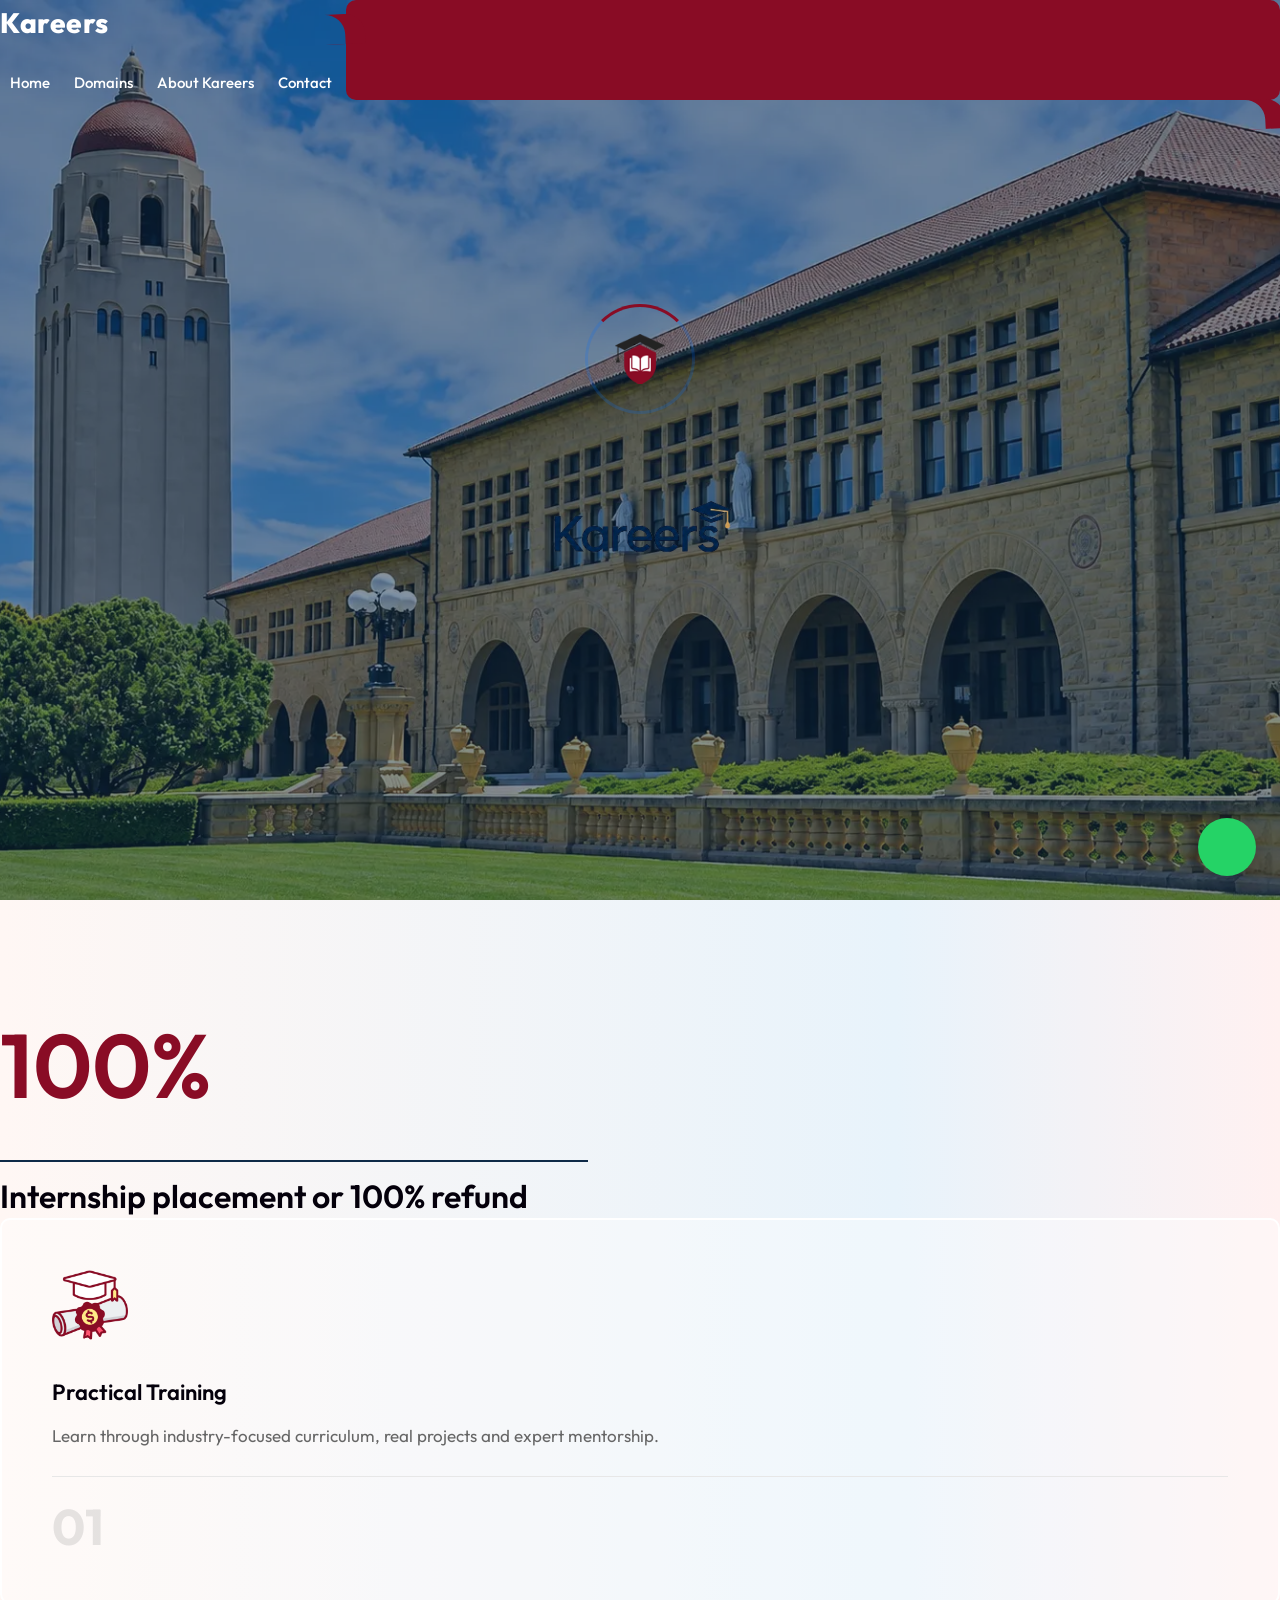
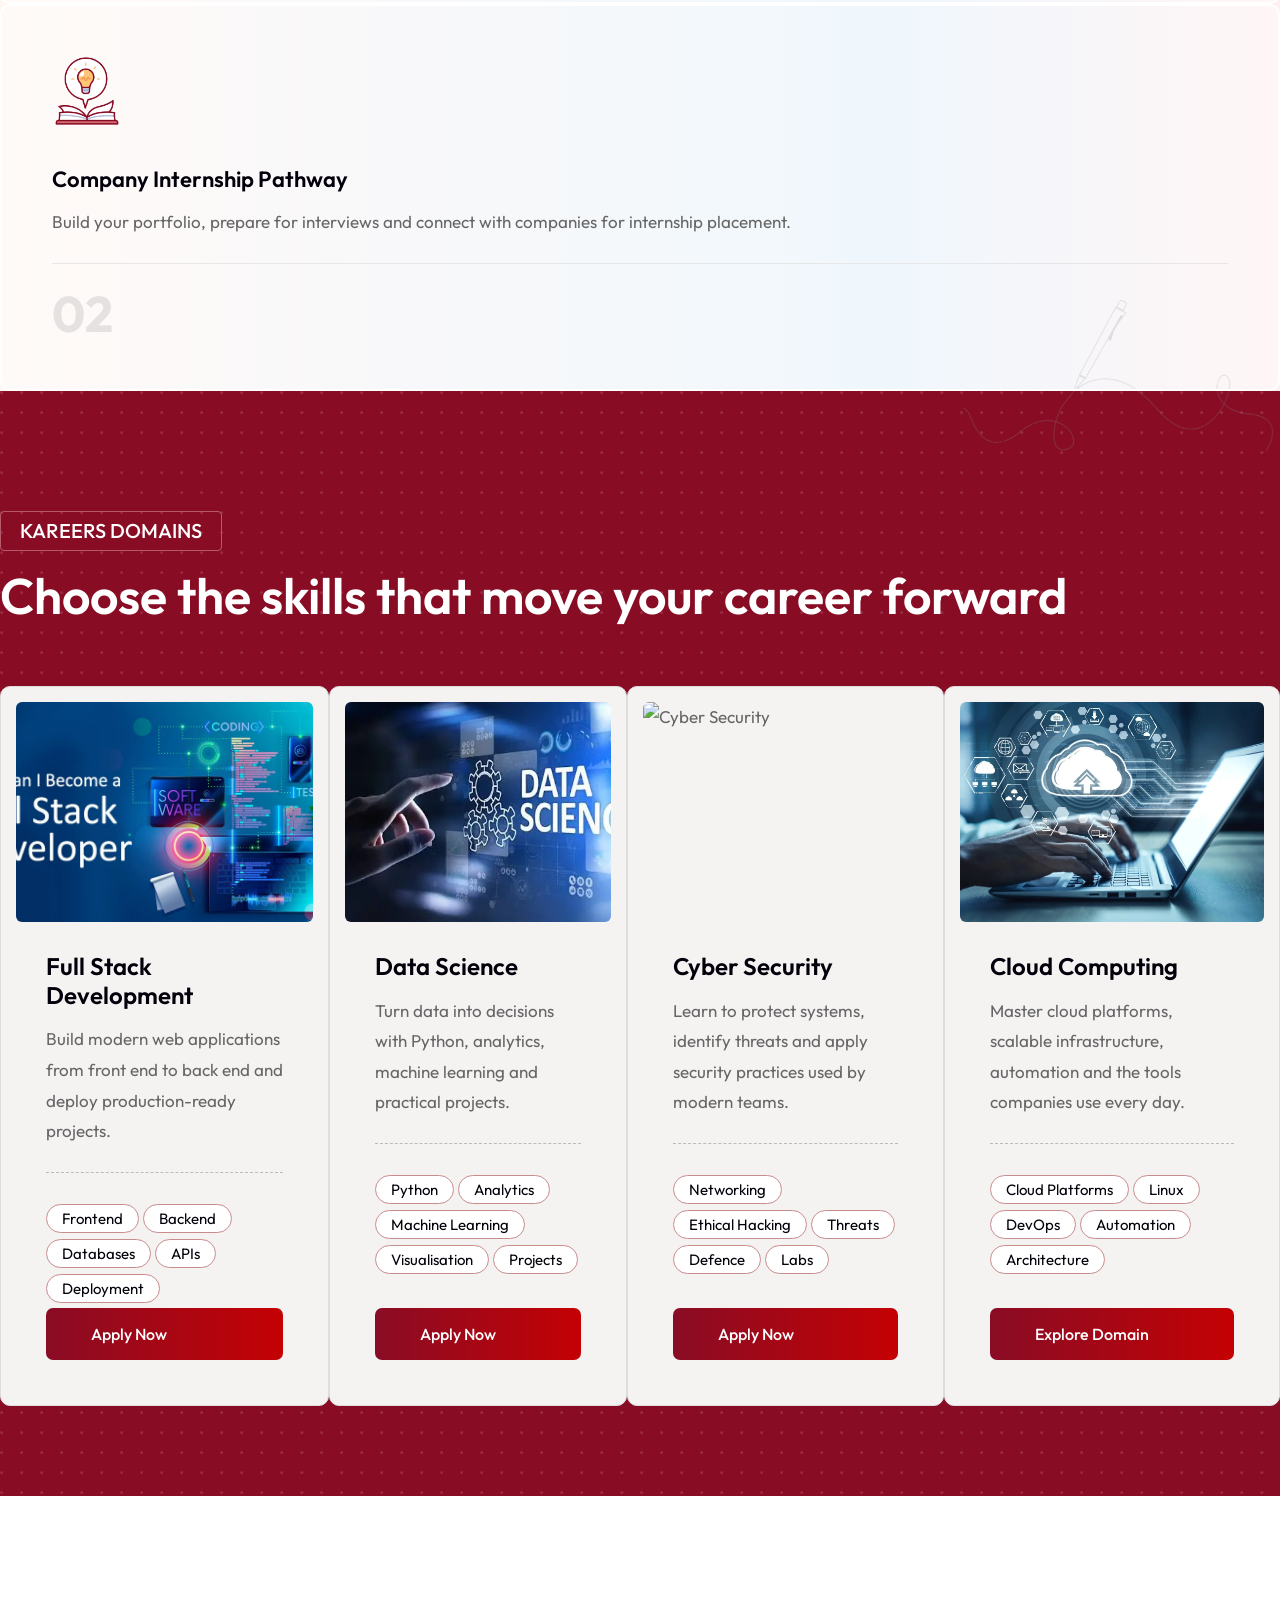
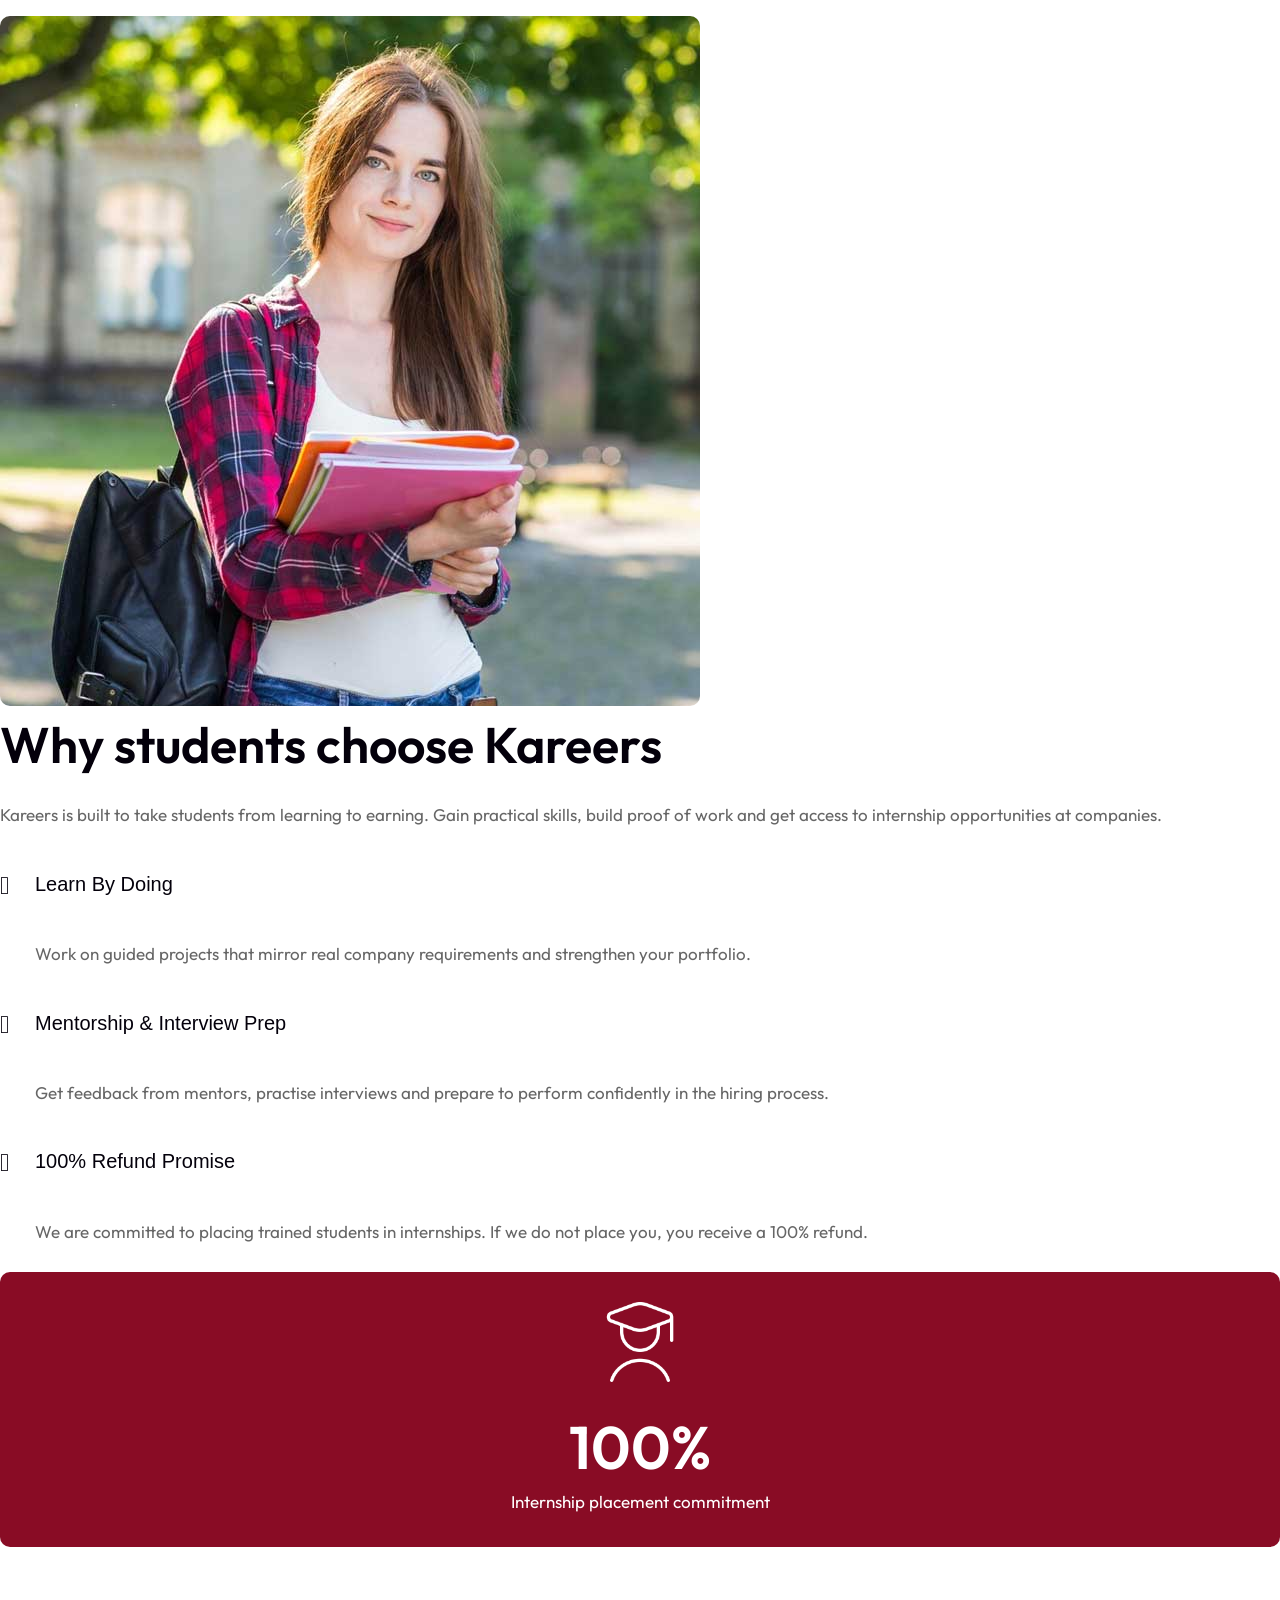
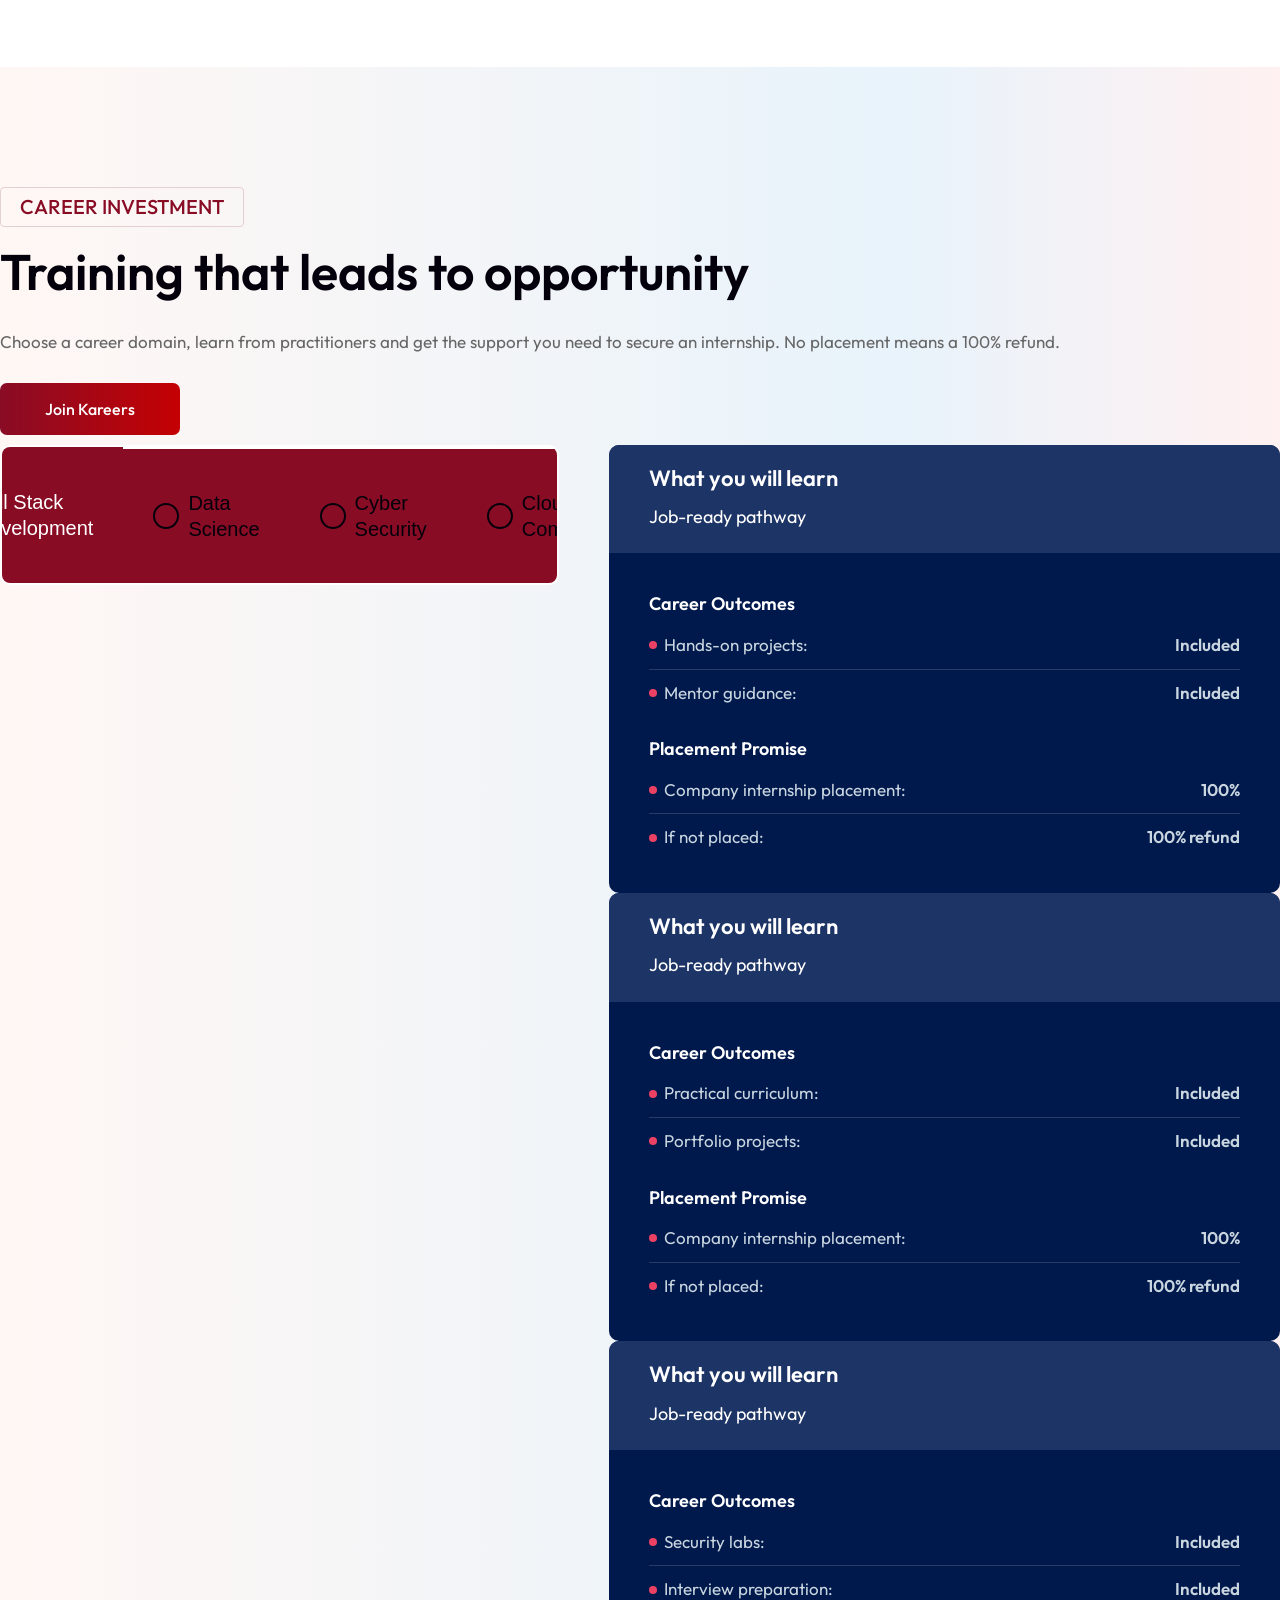
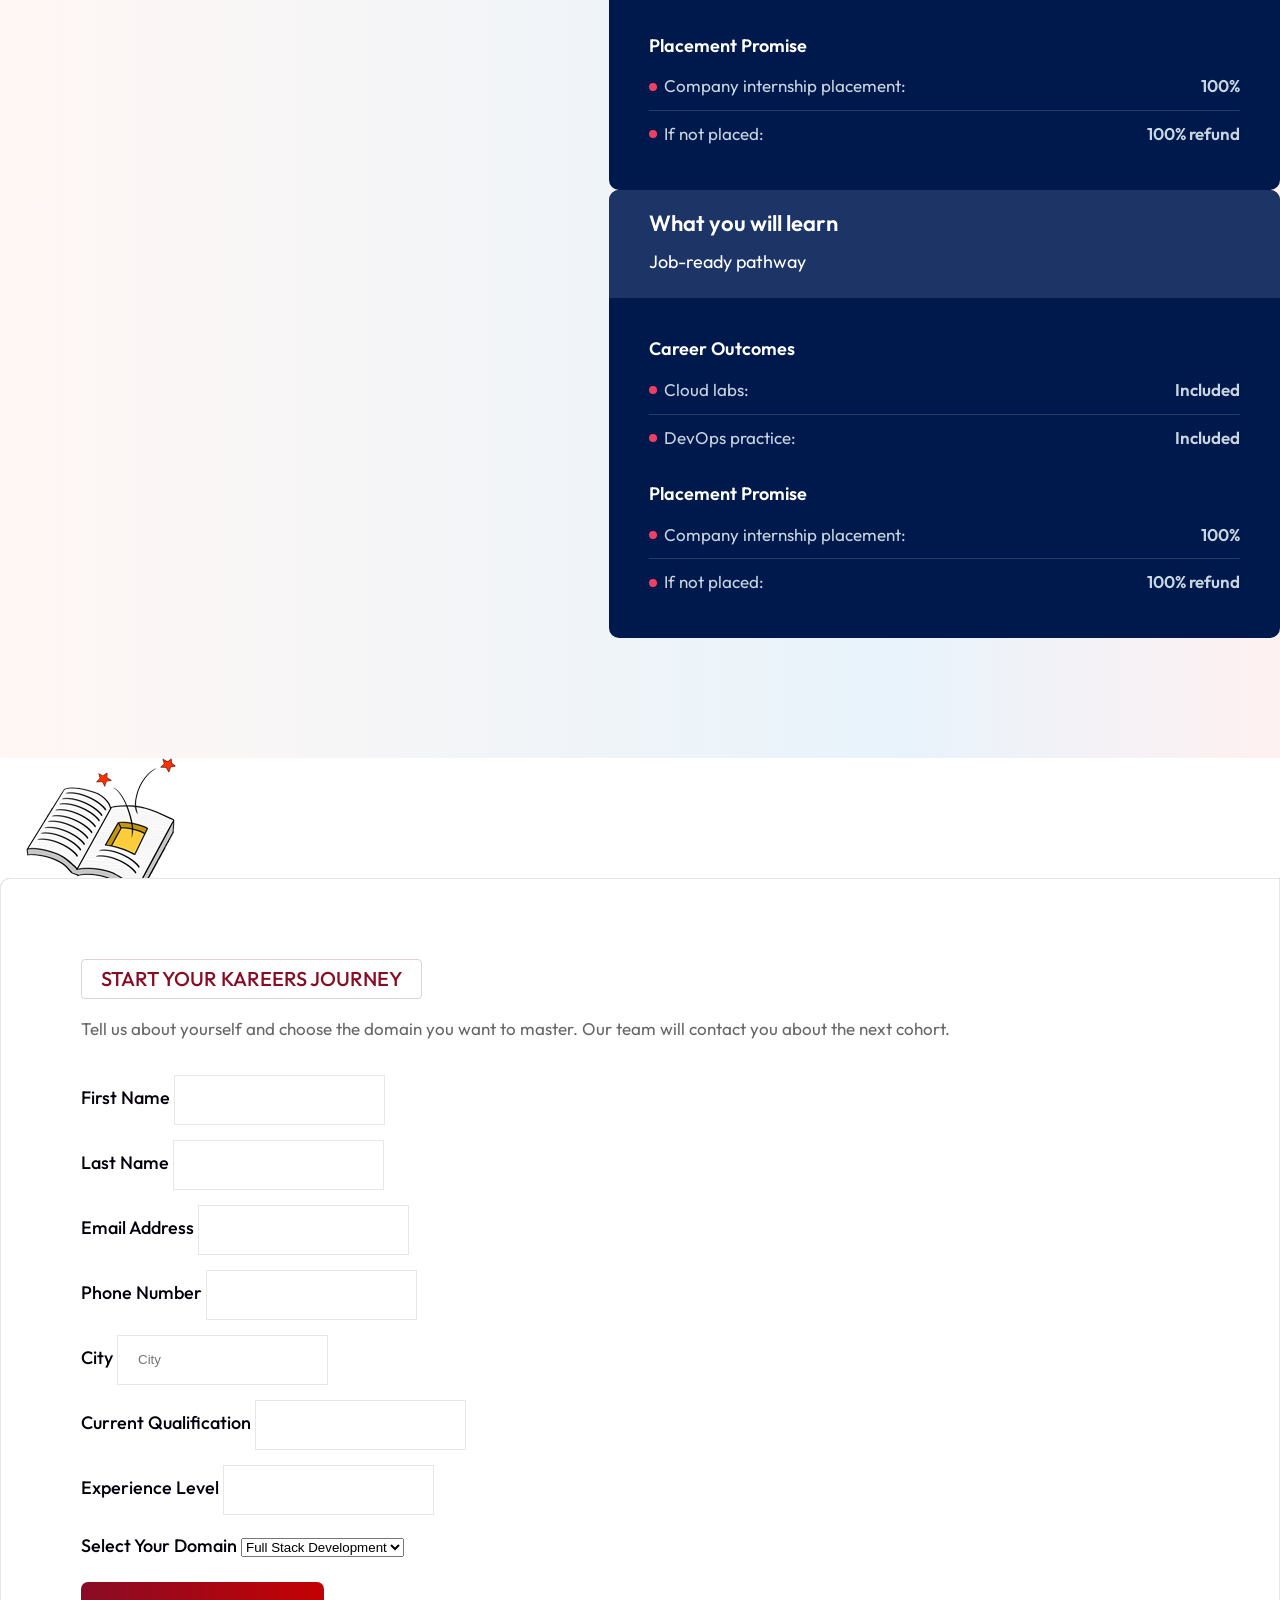
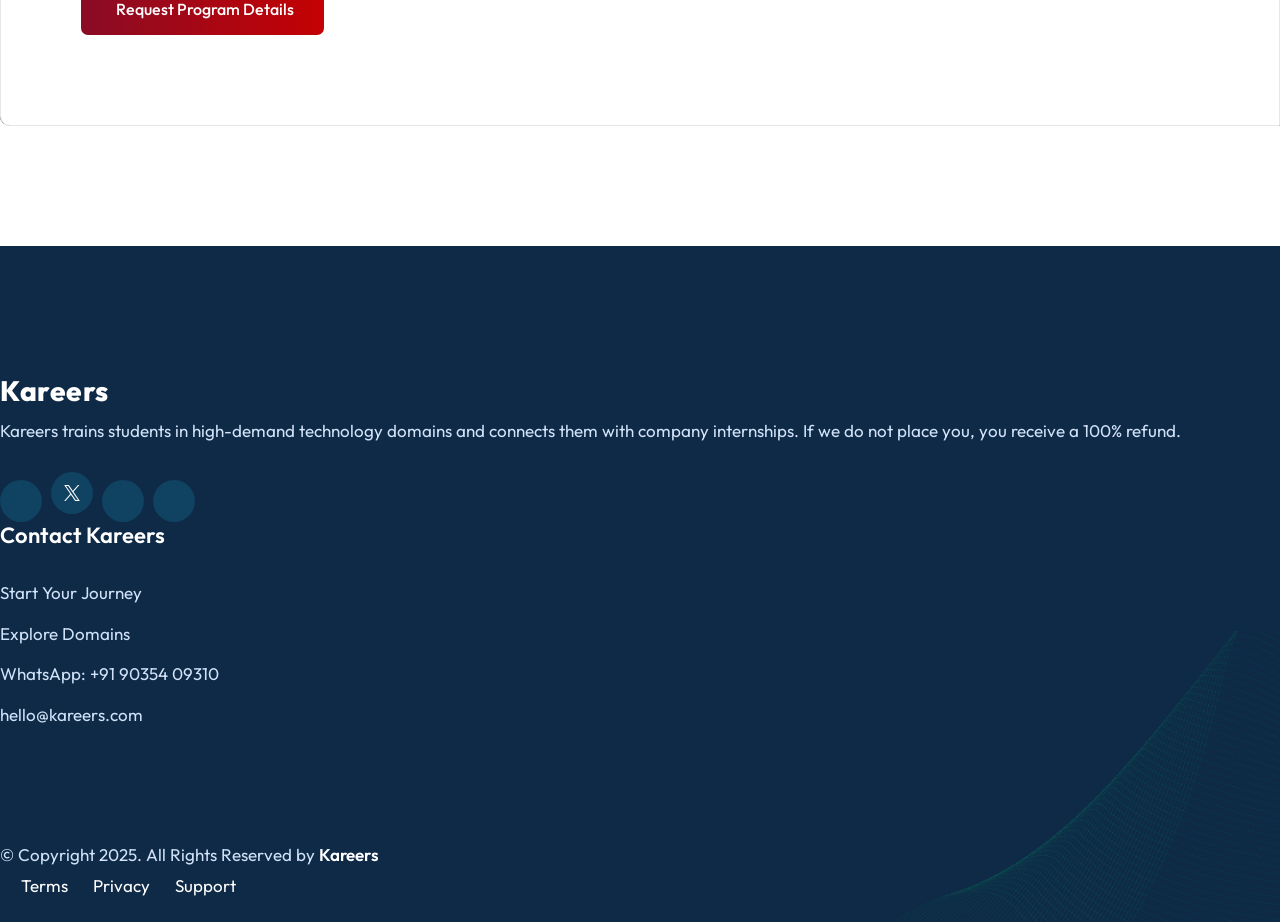
==== source/index.html @ b6d8e075 "Support source directory deployment Co-authored-by: Copilot <223556219+Copilot@users.noreply.github." ====
<!DOCTYPE html>
<html lang="en">
<head>
    <meta charset="UTF-8">
    <meta name="viewport" content="width=device-width, initial-scale=1">
    <meta http-equiv="refresh" content="0; url=index-7.html">
    <title>Kareers | Training to Internship</title>
</head>
<body>
    <p>Redirecting to Kareers...</p>
    <script>
        window.location.replace('index-7.html');
    </script>
</body>
</html>
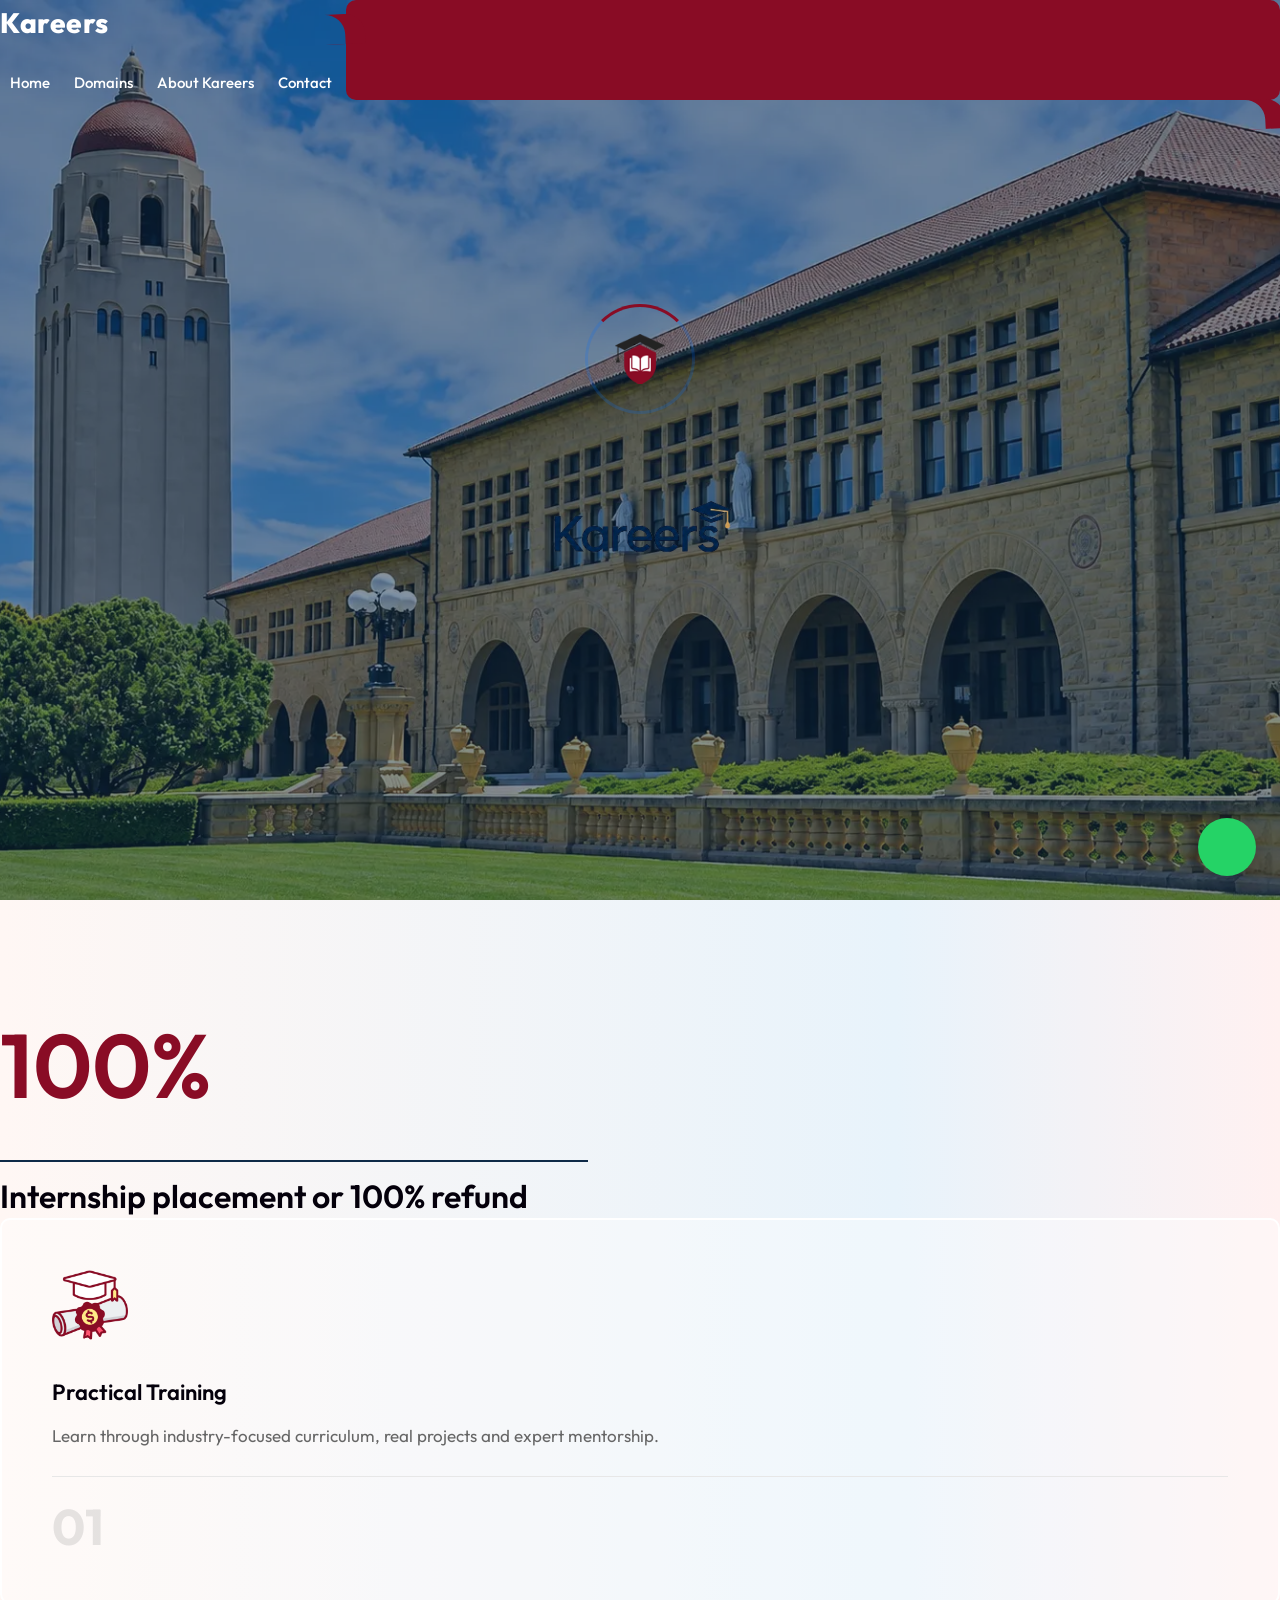
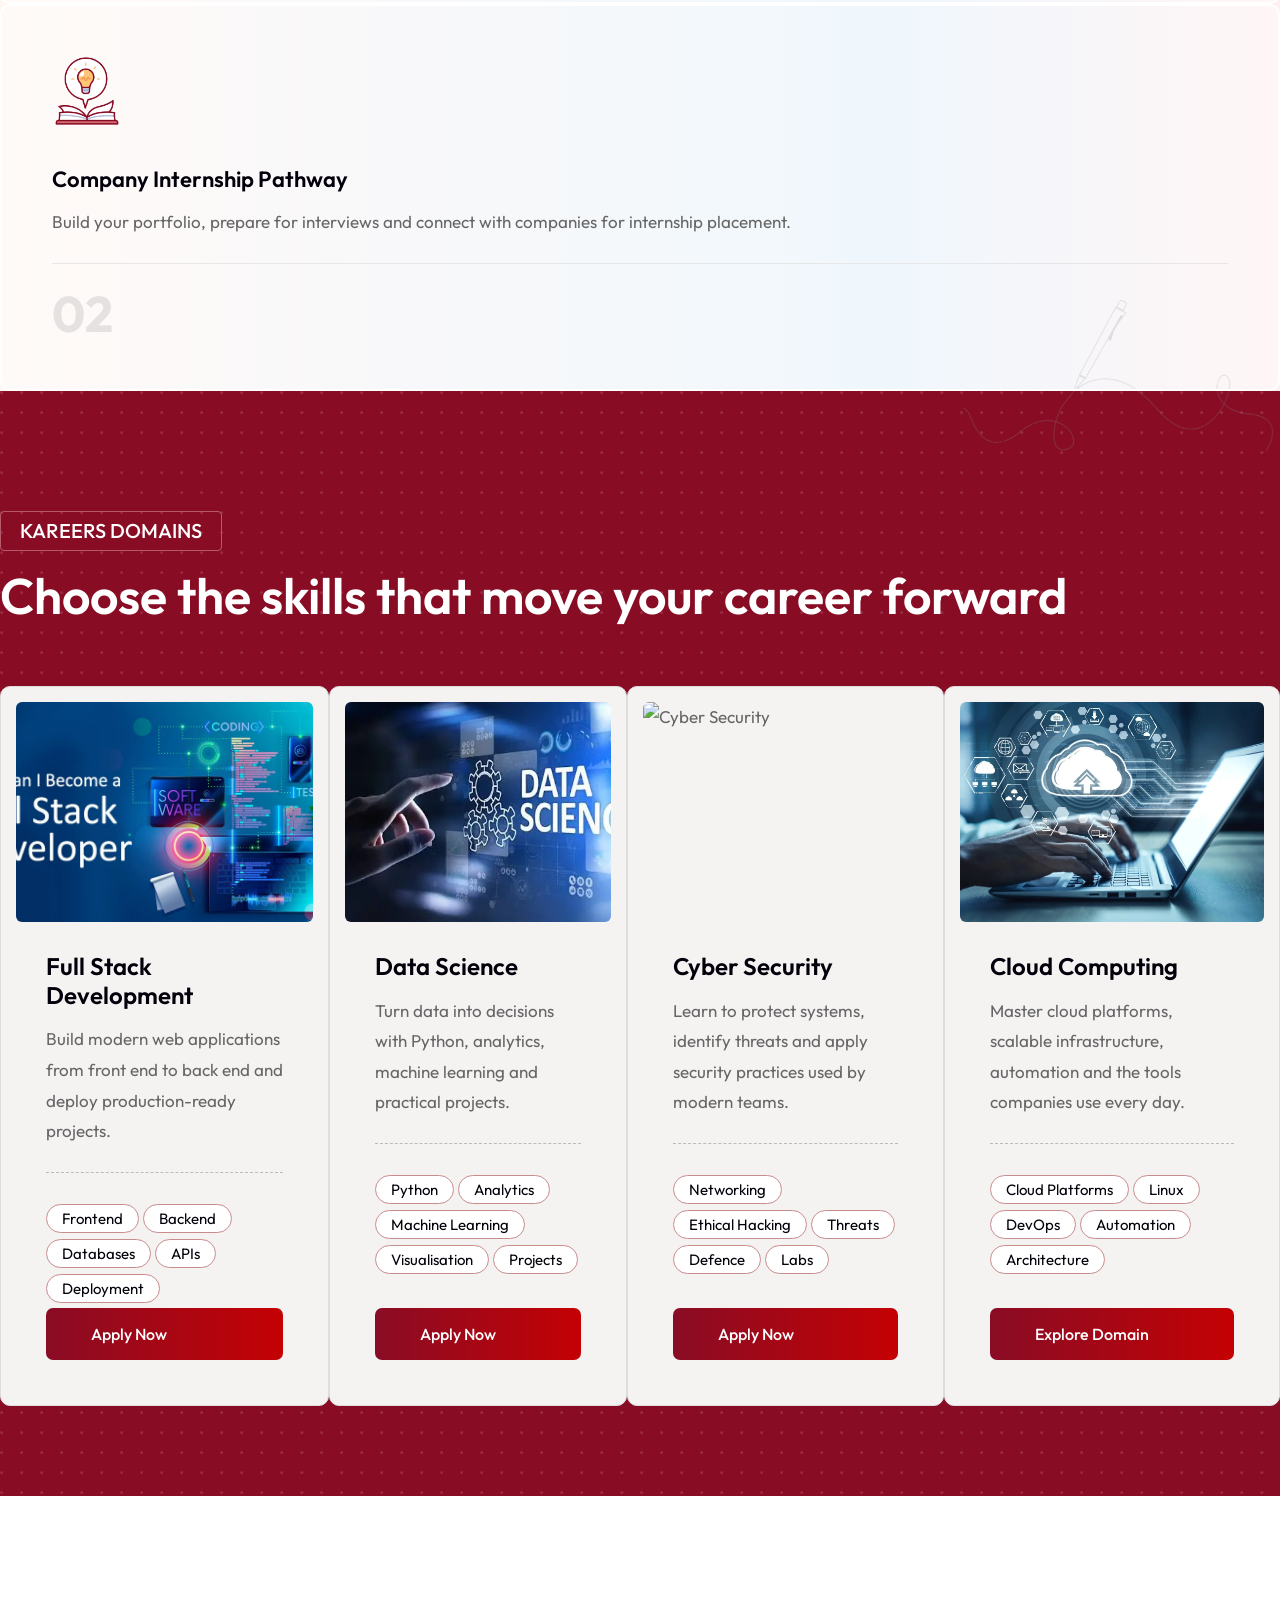
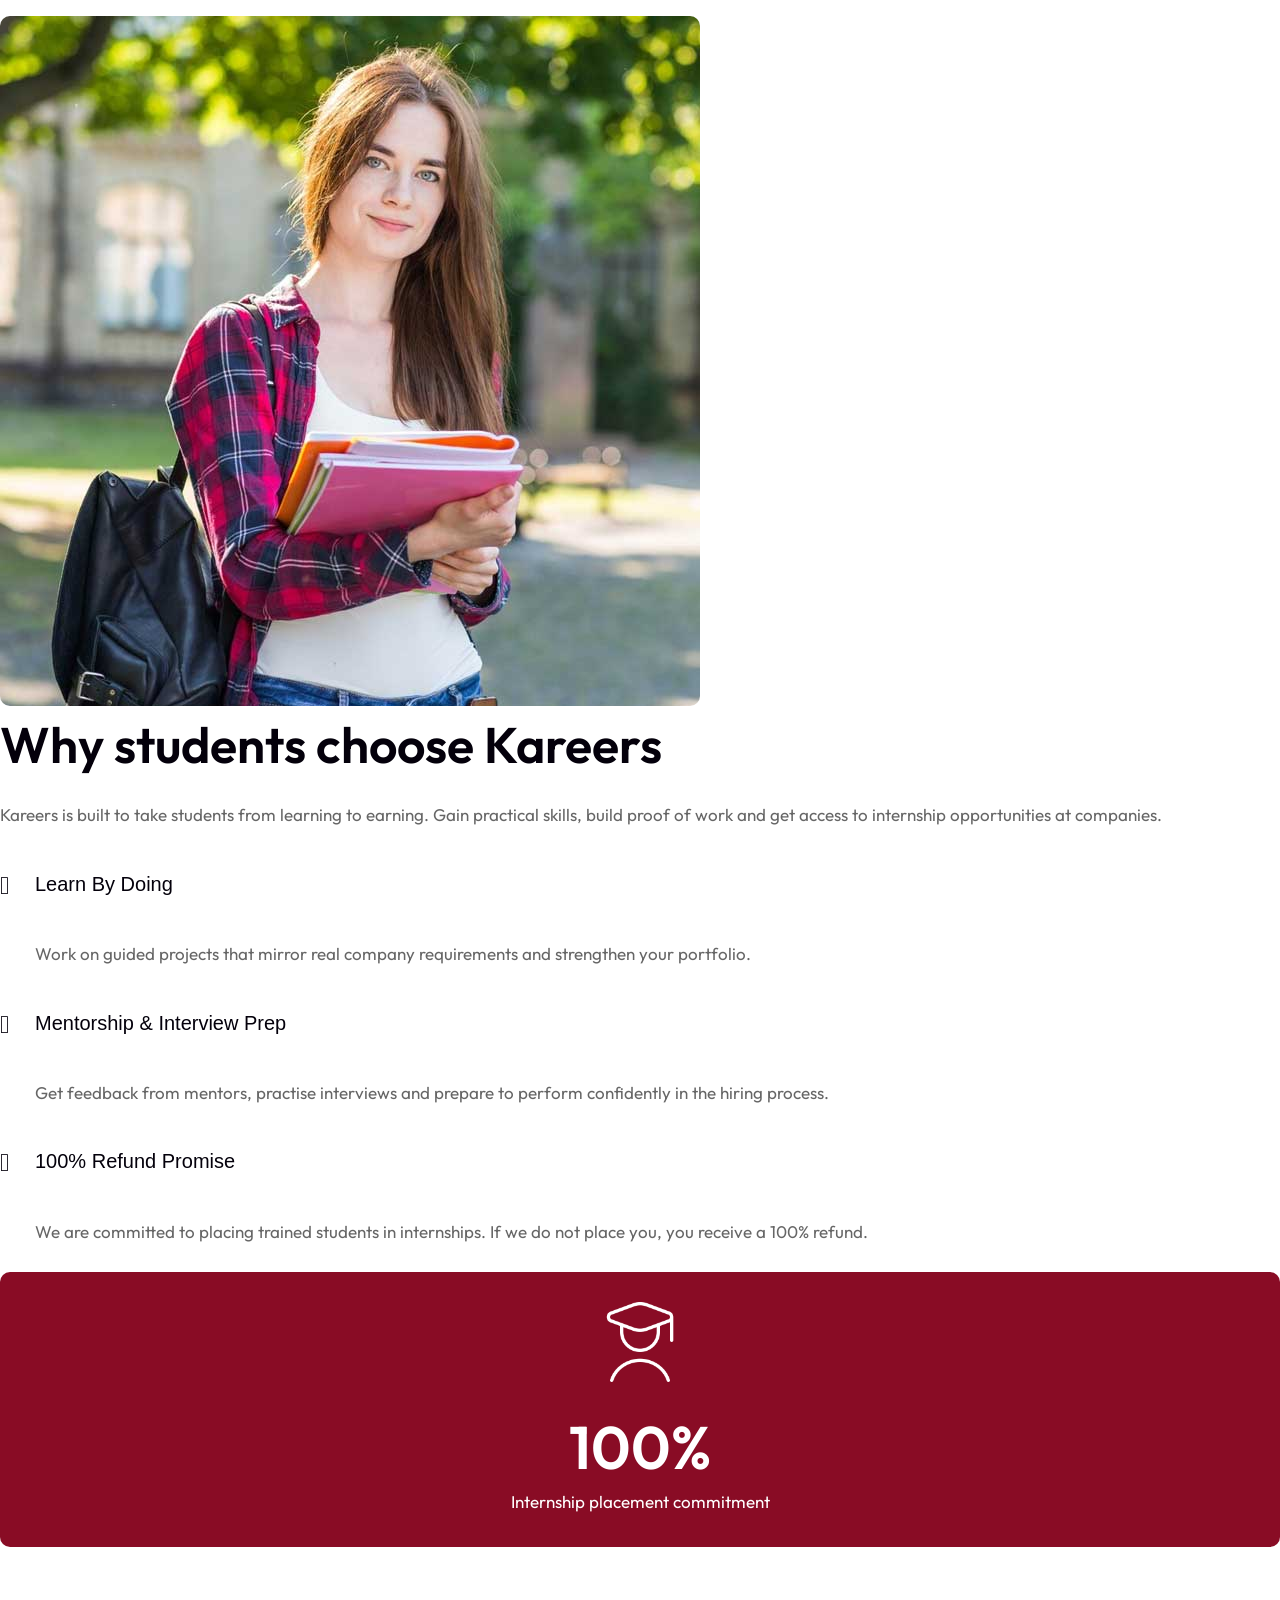
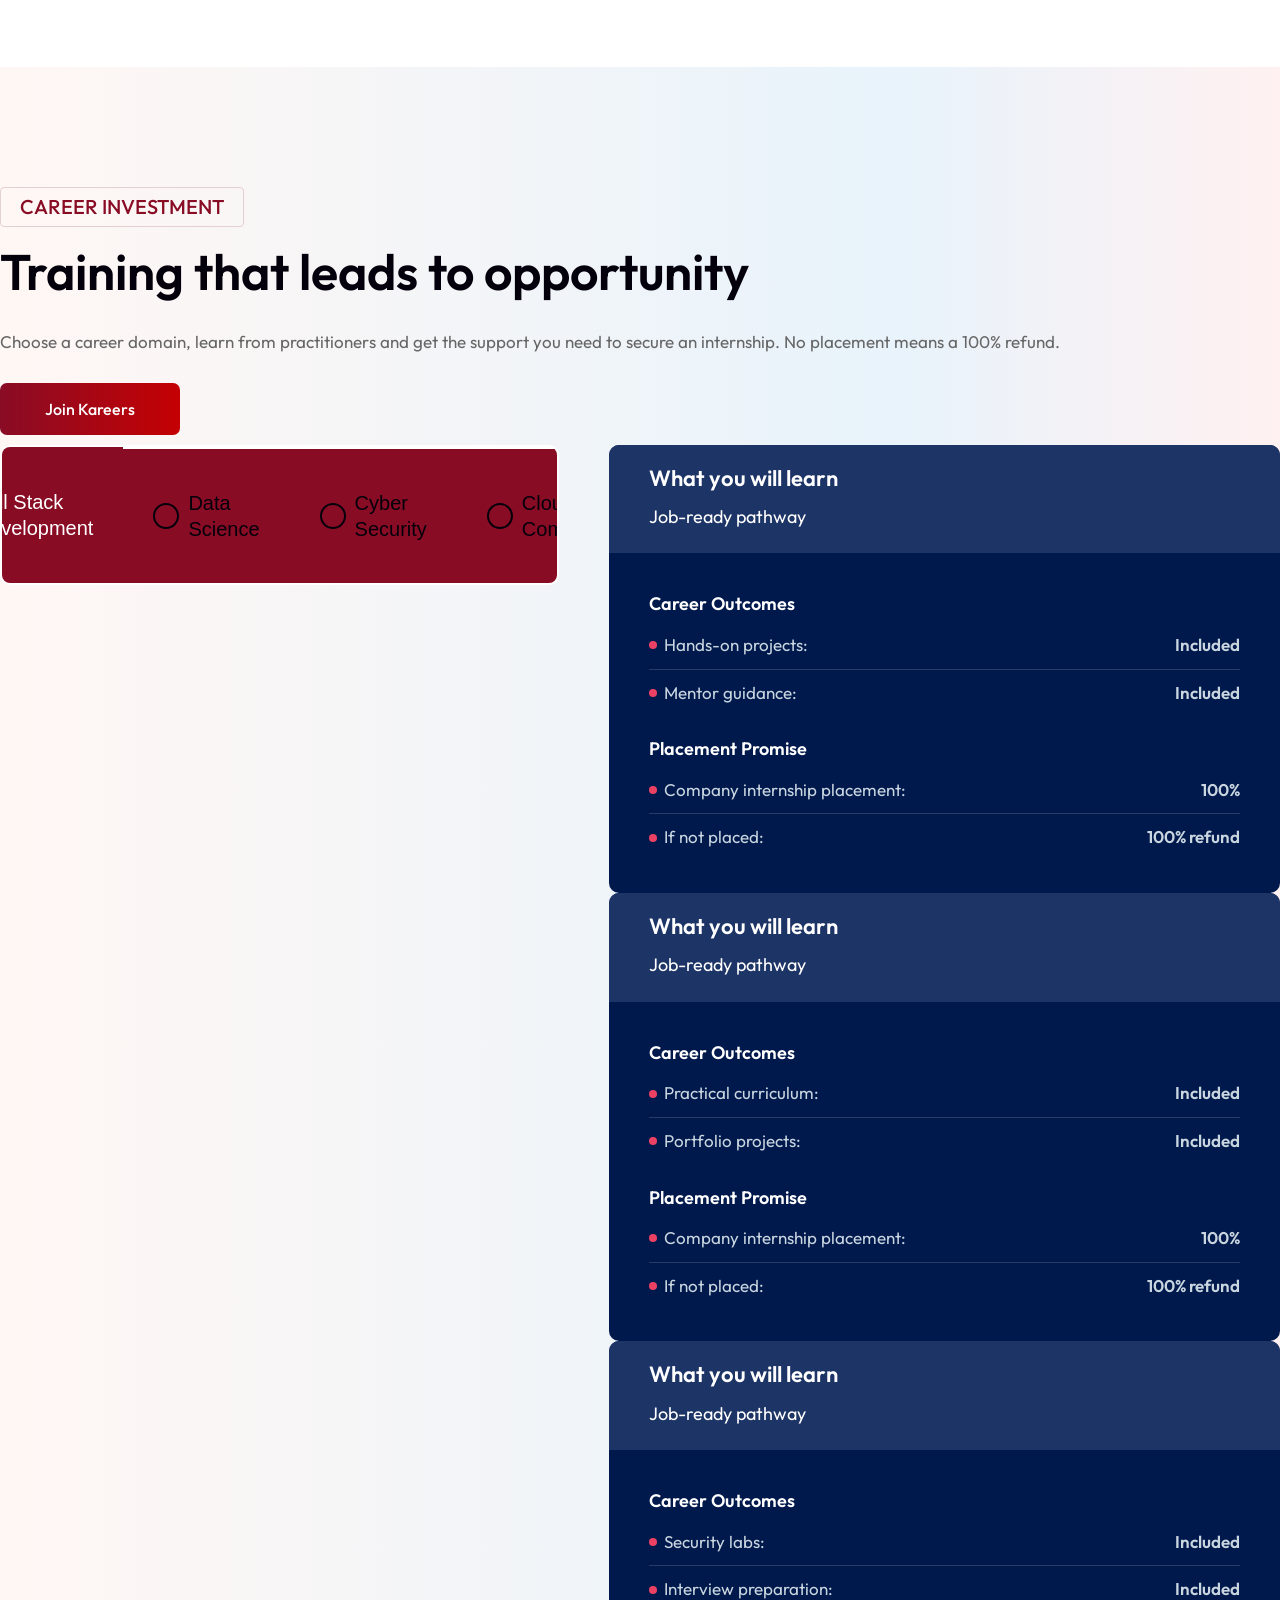
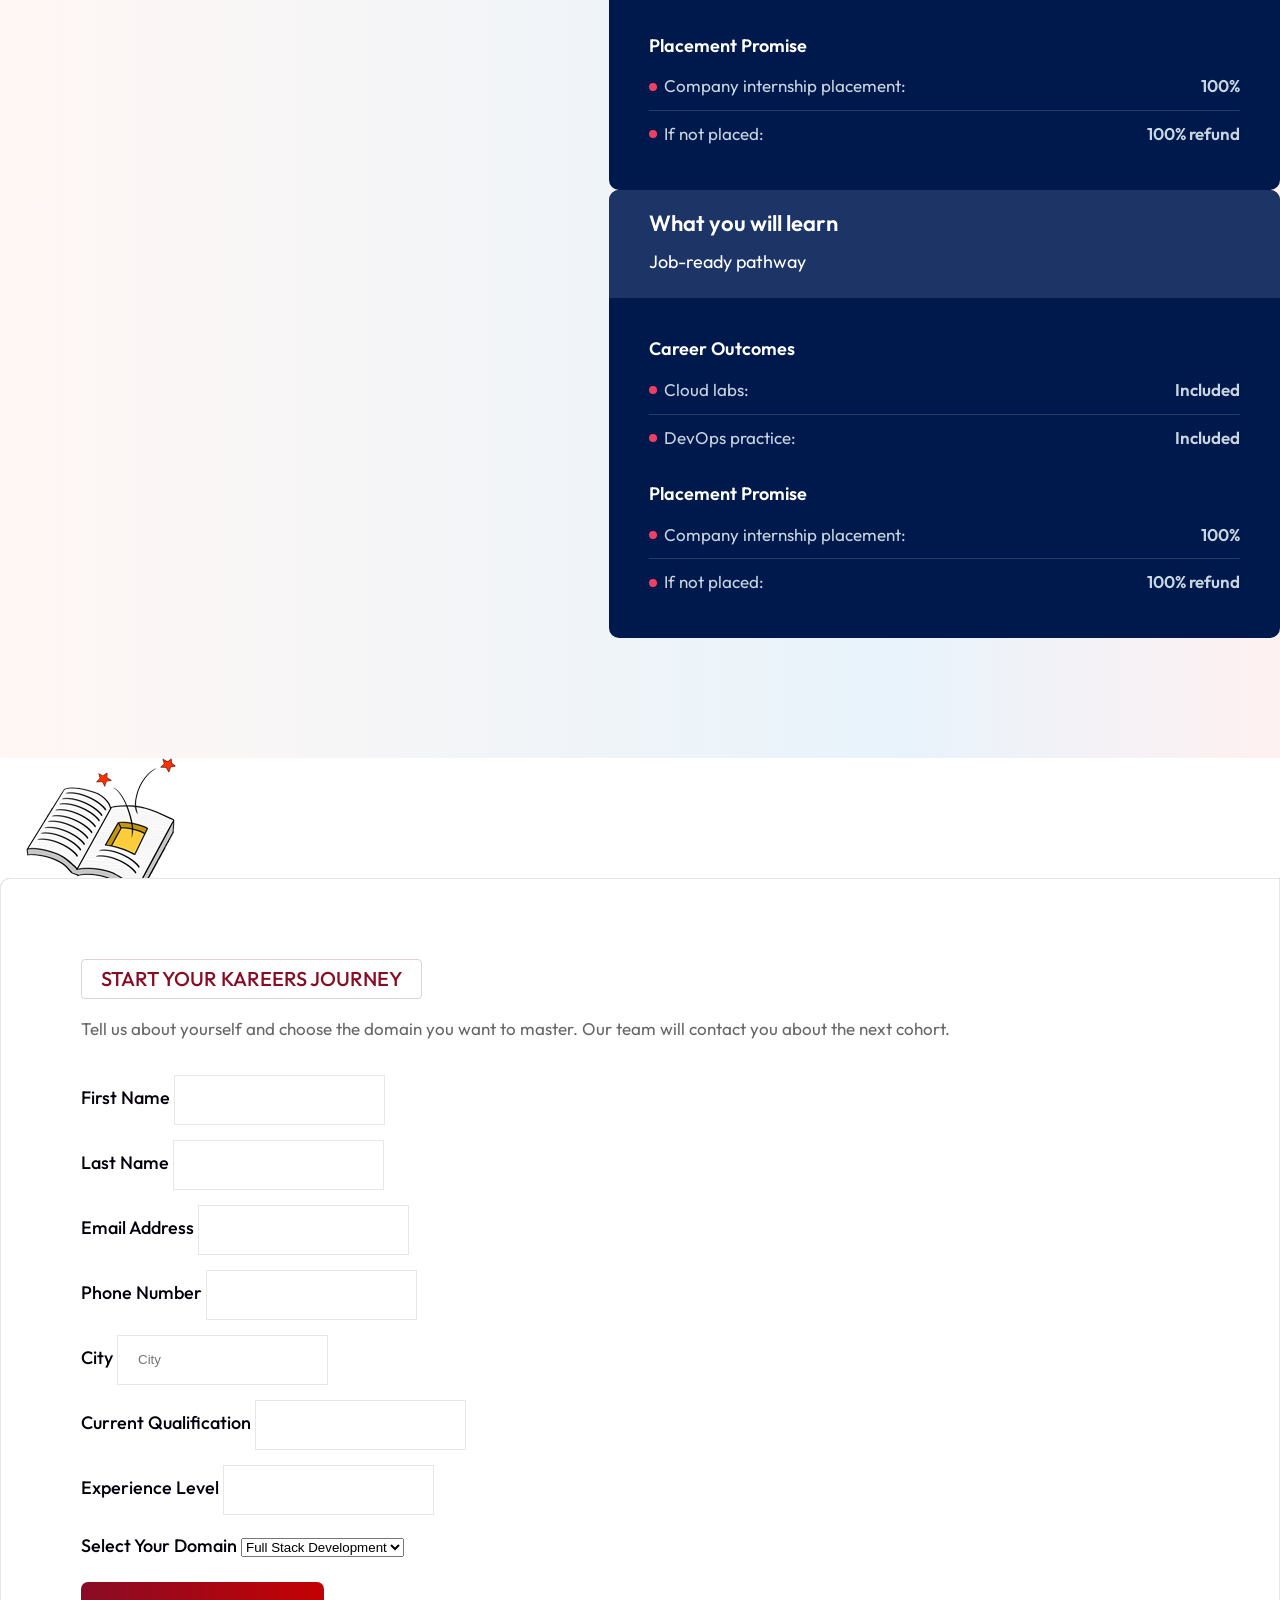
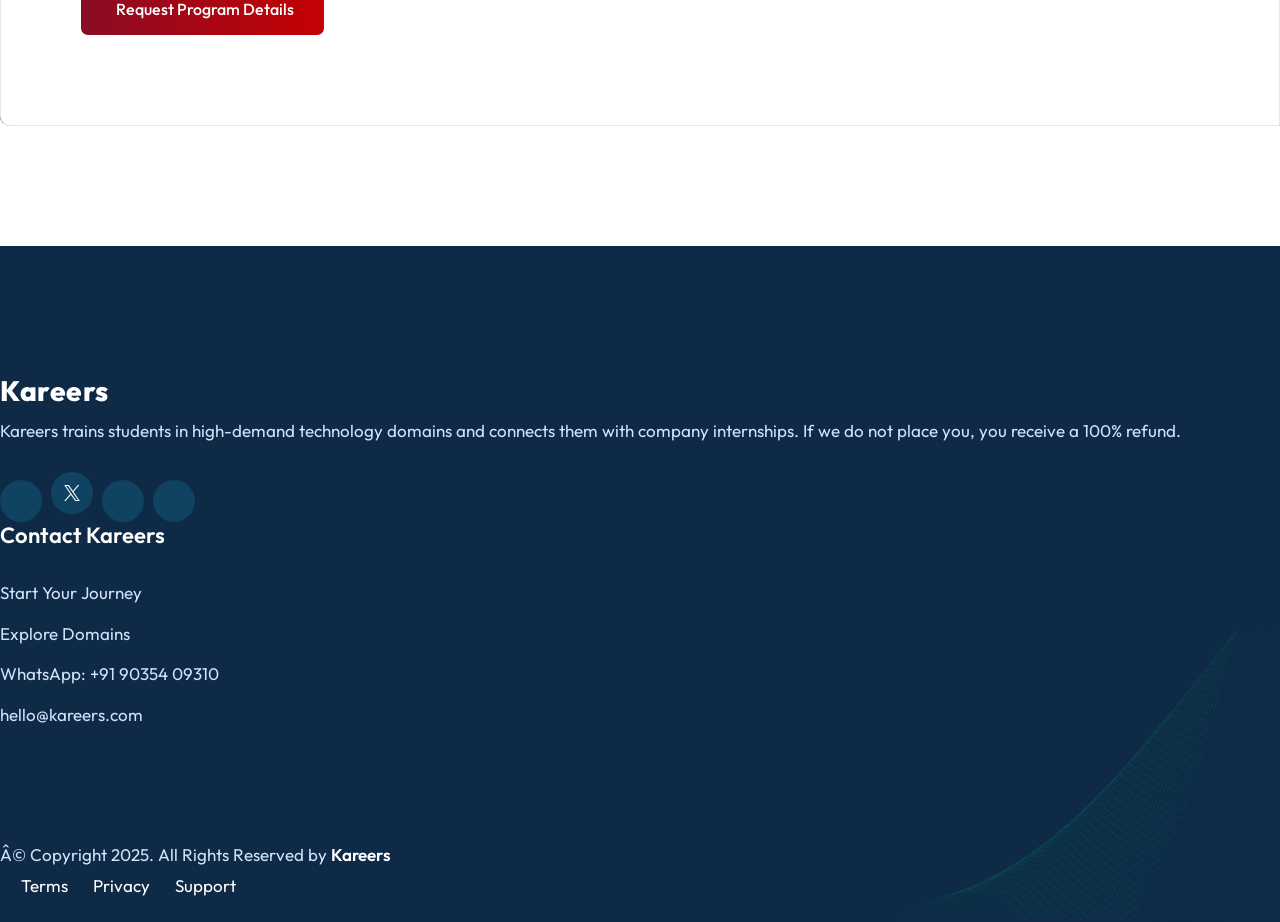
==== commit 0a8ca587: "Serve homepage directly from root Co-authored-by: Copilot <223556219+Copilot@users.noreply.github.co" ====
--- a/source/index.html
+++ b/source/index.html
@@ -1,15 +1,997 @@
-<!DOCTYPE html>
+﻿<!DOCTYPE html>
 <html lang="en">
+
 <head>
-    <meta charset="UTF-8">
+    <!-- ========== Meta Tags ========== -->
+    <meta charset="utf-8">
+    <meta http-equiv="X-UA-Compatible" content="IE=edge">
     <meta name="viewport" content="width=device-width, initial-scale=1">
-    <meta http-equiv="refresh" content="0; url=index-7.html">
+    <meta name="description" content="Kareers provides industry training and guaranteed internships for students.">
+
+    <!-- ========== Page Title ========== -->
     <title>Kareers | Training to Internship</title>
+
+    <!-- ========== Favicon Icon ========== -->
+    <link rel="shortcut icon" href="assets/img/favicon.png" type="image/x-icon">
+
+    <!-- ========== Start Stylesheet ========== -->
+    <link href="assets/css/bootstrap.min.css" rel="stylesheet">
+    <link href="assets/css/font-awesome.min.css" rel="stylesheet">
+    <link href="assets/css/magnific-popup.css" rel="stylesheet">
+    <link href="assets/css/swiper-bundle.min.css" rel="stylesheet">
+    <link href="assets/css/animate.min.css" rel="stylesheet">
+    <link href="assets/css/validnavs.css" rel="stylesheet">
+    <link href="assets/css/helper.css" rel="stylesheet">
+    <link href="assets/css/unit-test.css" rel="stylesheet">
+    <link href="assets/css/style.css" rel="stylesheet">
+    <link href="style.css" rel="stylesheet">
+    <style>
+        :root {
+            --color-primary: #0b1f3a;
+            --color-secondary: #123b68;
+            --color-style-two: #0b1f3a;
+            --color-style-three: #1d4f85;
+            --color-style-seven: #0b1f3a;
+            --color-style-eight: #2d5d8f;
+        }
+
+        .kareers-brand {
+            color: #ffffff;
+            font-size: 28px;
+            font-weight: 800;
+            letter-spacing: 0.02em;
+        }
+
+        .navbar-sticky.sticked .kareers-brand {
+            color: var(--color-style-two);
+        }
+
+        .mobile-header-logo {
+            display: none;
+        }
+
+        .mobile-menu-logo {
+            display: none;
+        }
+
+        .whatsapp-float {
+            position: fixed;
+            right: 24px;
+            bottom: 24px;
+            z-index: 999;
+            display: flex;
+            width: 58px;
+            height: 58px;
+            align-items: center;
+            justify-content: center;
+            border-radius: 50%;
+            background: #25d366;
+            color: #ffffff;
+            font-size: 30px;
+            box-shadow: 0 6px 18px rgba(0, 0, 0, 0.22);
+        }
+
+        .whatsapp-float:hover,
+        .whatsapp-float:focus {
+            background: #1da851;
+            color: #ffffff;
+        }
+
+        .preloader-logo {
+            display: block;
+            width: 240px;
+            max-width: 80vw;
+            height: auto;
+            margin: 0 auto;
+        }
+
+        .faculty-style-one-items > .row {
+            display: flex;
+            align-items: stretch;
+        }
+
+        .faculty-style-one-items > .row > [class*="col-"] {
+            display: flex;
+        }
+
+        .faculty-style-one-item {
+            display: flex;
+            flex-direction: column;
+            width: 100%;
+        }
+
+        .faculty-style-one-item .thumb img {
+            display: block;
+            width: 100%;
+            height: 220px;
+            object-fit: cover;
+            object-position: center;
+        }
+
+        .faculty-style-one-item .info {
+            display: flex;
+            flex: 1;
+            flex-direction: column;
+        }
+
+        .faculty-style-one-item .info p {
+            min-height: 96px;
+        }
+
+        .faculty-style-one-item ul.faculty-list {
+            min-height: 105px;
+        }
+
+        .faculty-style-one-item .btn {
+            margin-top: auto;
+        }
+
+        @media (max-width: 991px) {
+            .mobile-header-logo {
+                display: block;
+                position: absolute;
+                top: 50%;
+                left: 50%;
+                width: 320px;
+                max-width: 320px;
+                height: 114px;
+                object-fit: contain;
+                transform: translate(-50%, -50%);
+            }
+
+            .mobile-menu-logo {
+                display: block;
+                width: 240px;
+                max-width: 78%;
+                height: 90px;
+                object-fit: contain;
+                object-position: center;
+                margin: 18px auto 34px;
+            }
+
+            .faculty-style-one-items > .row {
+                display: block;
+            }
+
+            .faculty-style-one-items > .row > [class*="col-"] {
+                display: block;
+            }
+        }
+    </style>
+    <!-- ========== End Stylesheet ========== -->
+
 </head>
-<body>
-    <p>Redirecting to Kareers...</p>
+
+<body class="theme-style-three">
+
+    <!-- Start Preloader 
+    ============================================= -->
+    <div id="preloader">
+        <div id="edufix-preloader" class="edufix-preloader">
+            <div class="animation-preloader">
+                <div class="spinner"></div>
+                <div class="txt-loading">
+                    <img class="preloader-logo" src="assets/img/about/logo.png" alt="Kareers">
+                </div>
+            </div>
+            <div class="loader">
+                <div class="row">
+                    <div class="col-3 loader-section section-left">
+                        <div class="bg"></div>
+                    </div>
+                    <div class="col-3 loader-section section-left">
+                        <div class="bg"></div>
+                    </div>
+                    <div class="col-3 loader-section section-right">
+                        <div class="bg"></div>
+                    </div>
+                    <div class="col-3 loader-section section-right">
+                        <div class="bg"></div>
+                    </div>
+                </div>
+            </div>
+        </div>
+    </div>
+    <!-- End Preloader -->
+
+    <!--[if lte IE 9]>
+        <p class="browserupgrade">You are using an <strong>outdated</strong> browser. Please <a href="https://browsehappy.com/">upgrade your browser</a> to improve your experience and security.</p>
+    <![endif]-->
+
+
+    <!-- Header 
+    ============================================= -->
+    <header>
+        <!-- Start Navigation -->
+        <nav class="navbar mobile-sidenav navbar-sticky navbar-default validnavs white navbar-fixed no-background">
+
+
+            <div class="container d-flex justify-content-between align-items-center">            
+
+                <!-- Start Header Navigation -->
+                <div class="navbar-header">
+                    <button type="button" class="navbar-toggle" data-toggle="collapse" data-target="#navbar-menu">
+                        <i class="fa fa-bars"></i>
+                    </button>
+                    <a class="navbar-brand" href="index.html">
+                        <span class="kareers-brand">Kareers</span>
+                    </a>
+                </div>
+                <img class="mobile-header-logo" src="assets/img/about/logo.png" alt="Kareers">
+                <!-- End Header Navigation -->
+
+                <div class="nav-item-box d-flex justify-content-between align-items-center">
+                    <!-- Collect the nav links, forms, and other content for toggling -->
+                    <div class="collapse navbar-collapse" id="navbar-menu">
+
+                        <img class="mobile-menu-logo" src="assets/img/about/logo.png" alt="Kareers">
+                        <button type="button" class="navbar-toggle" data-toggle="collapse" data-target="#navbar-menu">
+                            <i class="fa fa-times"></i>
+                        </button>
+                        
+                        <ul class="nav navbar-nav navbar-right" data-in="fadeInDown" data-out="fadeOutUp">
+                            <li><a href="index.html">Home</a></li>
+                            <li><a href="#domains">Domains</a></li>
+                            <li><a href="#about-kareers">About Kareers</a></li>
+                            <li><a href="#career-application">Contact</a></li>
+                        </ul>
+                    </div><!-- /.navbar-collapse -->
+
+                </div>
+
+            </div>   
+            <!-- Overlay screen for menu -->
+            <div class="overlay-screen"></div>
+            <!-- End Overlay screen for menu -->
+        </nav>
+        <!-- End Navigation -->
+    </header>
+    <!-- End Header -->
+
+    <a class="whatsapp-float" href="https://wa.me/919035409310?text=Hello%20Kareers%2C%20I%20want%20to%20learn%20more." target="_blank" rel="noopener" aria-label="Chat with Kareers on WhatsApp">
+        <i class="fab fa-whatsapp"></i>
+    </a>
+    
+    <!-- Start Banner Area 
+    ============================================= -->
+    <div class="banner-area banner-style-seven-area navigation-circle zoom-effect overflow-hidden text-light">
+        <div class="banner-round-shape"></div>
+        <!-- Slider main container -->
+        <div class="banner-fade">
+            <!-- Additional required wrapper -->
+            <div class="swiper-wrapper">
+
+                <!-- Single Item -->
+                <div class="swiper-slide banner-style-seven">
+                    <div class="banner-thumb bg-cover shadow dark" style="background: url('assets/img/banner/1920%20%C3%97%201285.webp');"></div>
+                    <div class="container">
+                        <div class="banner-style-seven-info">
+                            <div class="fixed-thumb">
+                                <img src="assets/img/illustration/4.png" alt="Image Not Found">
+                            </div>
+                            <div class="row align-center">
+                                <div class="col-lg-7">
+                                    <div class="content">
+                                        <h2>Train for your future. Start your internship.</h2>
+                                        <div class="info">
+                                            <p>
+                                                Build job-ready skills with expert training, practical projects and direct pathways to internships at leading companies.
+                                            </p>
+                                            <div class="button">
+                                                <a class="btn btn-md btn-gradient animation" href="https://wa.me/919035409310?text=Hello%20Kareers%2C%20I%20want%20to%20start%20my%20career%20journey." target="_blank" rel="noopener">Start Your Journey</a>
+                                            </div>
+                                        </div>
+                                    </div>
+                                </div>
+                                <div class="col-lg-4 offset-lg-1">
+                                    <div class="right-info">
+                                        <ul>
+                                            <li>
+                                                <h5>100% Internship Placement</h5>
+                                                <p>
+                                                    We train you for the skills companies are hiring for.
+                                                </p>
+                                            </li>
+                                            <li>
+                                                <h5>Refund Promise</h5>
+                                                <p>
+                                                    No internship placement? Get a 100% refund.
+                                                </p>
+                                            </li>
+                                        </ul>
+                                        <img src="assets/img/shape/25.png" alt="Image Not Found">
+                                    </div>
+                                </div>
+                            </div>
+                        </div>
+                    </div>
+                </div>
+                <!-- End Single Item -->
+
+                <!-- Single Item -->
+                <div class="swiper-slide banner-style-seven">
+                    <div class="banner-thumb bg-cover shadow dark" style="background: url('assets/img/banner/2048%20x%201152.webp');"></div>
+                    <div class="container">
+                        <div class="banner-style-seven-info">
+                            <div class="fixed-thumb">
+                                <img src="assets/img/illustration/4.png" alt="Image Not Found">
+                            </div>
+                            <div class="row align-center">
+                                <div class="col-lg-7">
+                                    <div class="content">
+                                        <h2>Learn in-demand skills. Get placed with confidence.</h2>
+                                        <div class="info">
+                                            <p>
+                                                Kareers connects ambitious students with career-focused training and internship opportunities at companies.
+                                            </p>
+                                            <div class="button">
+                                                <a class="btn btn-md btn-gradient animation" href="https://wa.me/919035409310?text=Hello%20Kareers%2C%20I%20want%20to%20learn%20more%20about%20your%20programs." target="_blank" rel="noopener">Explore Kareers</a>
+                                            </div>
+                                        </div>
+                                    </div>
+                                </div>
+                                <div class="col-lg-4 offset-lg-1">
+                                    <div class="right-info">
+                                        <ul>
+                                            <li>
+                                                <h5>Industry-Focused Training</h5>
+                                                <p>
+                                                    Learn through projects, mentorship and hands-on practice.
+                                                </p>
+                                            </li>
+                                            <li>
+                                                <h5>Career-Ready Outcomes</h5>
+                                                <p>
+                                                    Graduate ready to contribute from day one.
+                                                </p>
+                                            </li>
+                                        </ul>
+                                        <img src="assets/img/shape/25.png" alt="Image Not Found">
+                                    </div>
+                                </div>
+                            </div>
+                        </div>
+                    </div>
+                </div>
+                <!-- End Single Item -->
+
+            </div>
+
+            <!-- Navigation -->
+            <div class="swiper-nav-left">
+                <div class="swiper-button-prev"></div>
+                <div class="swiper-button-next"></div>
+            </div>
+
+        </div>        
+    </div>
+    <!-- End Main -->
+
+    <!-- Start Feature 
+    ============================================= -->
+    <div class="feature-style-two-area default-padding-top bg-gray-gradient-secondary">
+        <div class="shape">
+            <img src="assets/img/shape/58.png" alt="Image Not Found">
+        </div>
+        <div class="container">
+            <div class="row">
+                <!-- Single Item -->
+                <div class="col-lg-4 col-md-12 mb-md-50">
+                    <div class="experience-card-two wow fadeInUp">
+                        <div class="counter">
+                            <div class="timer" data-to="100" data-speed="1000">100</div>
+                            <div class="operator">%</div>
+                        </div>
+                        <h3>Internship placement or 100% refund</h3>
+                    </div>
+                    
+                </div>
+                <!-- End Single Item -->
+                <!-- Single Item -->
+                <div class="col-lg-4 col-md-6">
+                    <div class="feature-style-two-item active wow fadeInUp" data-wow-delay="400ms">
+                        <div class="icon">
+                            <img src="assets/img/icon/60.png" alt="Image Not Found">
+                        </div>
+                        <h4><a href="#">Practical Training</a></h4>
+                        <p>
+                            Learn through industry-focused curriculum, real projects and expert mentorship.
+                        </p>
+                        <div class="bottom">
+                            <span>01</span>
+                           
+                        </div>
+                    </div>
+                </div>
+                <!-- End Single Item -->
+                <!-- Single Item -->
+                <div class="col-lg-4 col-md-6">
+                    <div class="feature-style-two-item wow fadeInUp" data-wow-delay="600ms">
+                        <div class="icon">
+                            <img src="assets/img/icon/61.png" alt="Image Not Found">
+                        </div>
+                        <h4><a href="#">Company Internship Pathway</a></h4>
+                        <p>
+                            Build your portfolio, prepare for interviews and connect with companies for internship placement.
+                        </p>
+                        <div class="bottom">
+                            <span>02</span>
+                            
+                        </div>
+                    </div>
+                </div>
+                <!-- End Single Item -->
+            </div>
+        </div>
+    </div>
+    <!-- End Feature -->
+
+
+    <!-- Start Faculty 
+    ============================================= -->
+    <div id="domains" class="faculty-area default-padding bottom-less bg-theme" style="background-image: url(assets/img/shape/41.png);">
+        <div class="container">
+            <div class="site-heading text-light text-center">
+                <div class="row">
+                    <div class="col-xl-6 offset-xl-3 col-lg-8 offset-lg-2">
+                        <h4 class="sub-title">Kareers Domains</h4>
+                        <h2 class="title split-text">Choose the skills that move your career forward</h2>
+                    </div>
+                </div>
+            </div>
+        </div>
+        <div class="container">
+            <div class="faculty-style-one-items">
+                <div class="row">
+                    <!-- Single Item -->
+                    <div class="col-lg-3 col-md-6 mb-30">
+                        <div class="faculty-style-one-item wow fadeInUp">
+                            <div class="thumb">
+                                <img src="assets/img/faculty/fullstack.webp" alt="Full Stack Development">
+                            </div>
+                            <div class="info">
+                                <h4><a href="course-single.html">Full Stack Development</a></h4>
+                                <p>
+                                    Build modern web applications from front end to back end and deploy production-ready projects.
+                                </p>
+                                <ul class="faculty-list">
+                                    <li>Frontend</li>
+                                    <li>Backend</li>
+                                    <li>Databases</li>
+                                    <li>APIs</li>
+                                    <li>Deployment</li>
+                                </ul>
+                                <a href="https://wa.me/919035409310?text=Hello%20Kareers%2C%20I%20want%20to%20apply%20for%20Full%20Stack%20Development." target="_blank" rel="noopener" class="btn btn-gradient btn-sm animation">Apply Now</a>
+                            </div>
+                        </div>
+                    </div>
+                    <!-- End Single Item -->
+                    <!-- Single Item -->
+                    <div class="col-lg-3 col-md-6 mb-30">
+                        <div class="faculty-style-one-item wow fadeInUp" data-wow-delay="200ms">
+                            <div class="thumb">
+                                <img src="assets/img/faculty/datascience.webp" alt="Data Science">
+                            </div>
+                            <div class="info">
+                                <h4><a href="course-single.html">Data Science</a></h4>
+                                <p>
+                                    Turn data into decisions with Python, analytics, machine learning and practical projects.
+                                </p>
+                                <ul class="faculty-list">
+                                    <li>Python</li>
+                                    <li>Analytics</li>
+                                    <li>Machine Learning</li>
+                                    <li>Visualisation</li>
+                                    <li>Projects</li>
+                                </ul>
+                                <a href="https://wa.me/919035409310?text=Hello%20Kareers%2C%20I%20want%20to%20apply%20for%20Data%20Science." target="_blank" rel="noopener" class="btn btn-gradient btn-sm animation">Apply Now</a>
+                            </div>
+                        </div>
+                    </div>
+                    <!-- End Single Item -->
+                    <!-- Single Item -->
+                    <div class="col-lg-3 col-md-6 mb-30">
+                        <div class="faculty-style-one-item wow fadeInUp" data-wow-delay="400ms">
+                            <div class="thumb">
+                                <img src="assets/img/faculty/Cybersecurity_certiprof.webp" alt="Cyber Security">
+                            </div>
+                            <div class="info">
+                                <h4><a href="course-single.html">Cyber Security</a></h4>
+                                <p>
+                                    Learn to protect systems, identify threats and apply security practices used by modern teams.
+                                </p>
+                                <ul class="faculty-list">
+                                    <li>Networking</li>
+                                    <li>Ethical Hacking</li>
+                                    <li>Threats</li>
+                                    <li>Defence</li>
+                                    <li>Labs</li>
+                                </ul>
+                                <a href="https://wa.me/919035409310?text=Hello%20Kareers%2C%20I%20want%20to%20apply%20for%20Cyber%20Security." target="_blank" rel="noopener" class="btn btn-gradient btn-sm animation">Apply Now</a>
+                            </div>
+                        </div>
+                    </div>
+                    <!-- End Single Item -->
+                    <!-- Single Item -->
+                    <div class="col-lg-3 col-md-6 mb-30">
+                        <div class="faculty-style-one-item wow fadeInUp" data-wow-delay="600ms">
+                            <div class="thumb">
+                                <img src="assets/img/faculty/cloudcomputing.webp" alt="Cloud Computing">
+                            </div>
+                            <div class="info">
+                                <h4><a href="course-single.html">Cloud Computing</a></h4>
+                                <p>
+                                    Master cloud platforms, scalable infrastructure, automation and the tools companies use every day.
+                                </p>
+                                <ul class="faculty-list">
+                                    <li>Cloud Platforms</li>
+                                    <li>Linux</li>
+                                    <li>DevOps</li>
+                                    <li>Automation</li>
+                                    <li>Architecture</li>
+                                </ul>
+                                <a href="https://wa.me/919035409310?text=Hello%20Kareers%2C%20I%20want%20to%20explore%20Cloud%20Computing." target="_blank" rel="noopener" class="btn btn-gradient btn-sm animation">Explore Domain</a>
+                            </div>
+                        </div>
+                    </div>
+                    <!-- End Single Item -->
+                </div>
+            </div>
+        </div>
+    </div>
+    <!-- End Faculty -->
+
+    <!-- Start Choose Us 
+    ============================================= -->
+    <div id="about-kareers" class="choose-us-style-four-area default-padding">
+        <div class="container">
+            <div class="row align-center">
+                <div class="col-xl-6 col-lg-5 pr-60 pr-md-15 pr-xs-15">
+                    <div class="thumb-style-six wow fadeInUp">
+                        <img src="assets/img/about/8.jpg" alt="Image Not Found">
+                    </div>
+                </div>
+                <div class="col-xl-6 col-lg-7">
+                    <div class="choose-us-style-four-info">
+                        <h2 class="title split-text">Why students choose Kareers</h2>
+                        <p class="wow fadeInUp" data-wow-delay="200ms">
+                            Kareers is built to take students from learning to earning. Gain practical skills, build proof of work and get access to internship opportunities at companies.
+                        </p>
+                        <div class="d-grid mt-30 wow fadeInUp" data-wow-delay="400ms">
+                            <div class="faq-style-two-items">
+                                <div class="accordion" id="faqAccordion">
+                                    <div class="accordion-item faq-style-two">
+                                        <h2 class="accordion-header" id="headingOne">
+                                            <button class="accordion-button" type="button" data-bs-toggle="collapse" data-bs-target="#collapseOne" aria-expanded="true" aria-controls="collapseOne">
+                                                Learn by Doing
+                                            </button>
+                                        </h2>
+                                        <div id="collapseOne" class="accordion-collapse collapse show" aria-labelledby="headingOne" data-bs-parent="#faqAccordion">
+                                            <div class="accordion-body">
+                                                <p>
+                                                    Work on guided projects that mirror real company requirements and strengthen your portfolio.
+                                                </p>
+                                            </div>
+                                        </div>
+                                    </div>
+                                    <div class="accordion-item faq-style-two">
+                                        <h2 class="accordion-header" id="headingTwo">
+                                            <button class="accordion-button collapsed" type="button" data-bs-toggle="collapse" data-bs-target="#collapseTwo" aria-expanded="false" aria-controls="collapseTwo">
+                                                Mentorship & Interview Prep
+                                            </button>
+                                        </h2>
+                                        <div id="collapseTwo" class="accordion-collapse collapse" aria-labelledby="headingTwo" data-bs-parent="#faqAccordion">
+                                            <div class="accordion-body">
+                                                <p>
+                                                    Get feedback from mentors, practise interviews and prepare to perform confidently in the hiring process.
+                                                </p>
+                                            </div>
+                                        </div>
+                                    </div>
+                                    <div class="accordion-item faq-style-two">
+                                        <h2 class="accordion-header" id="headingThree">
+                                            <button class="accordion-button collapsed" type="button" data-bs-toggle="collapse" data-bs-target="#collapseThree" aria-expanded="false" aria-controls="collapseThree">
+                                                100% Refund Promise
+                                            </button>
+                                        </h2>
+                                        <div id="collapseThree" class="accordion-collapse collapse" aria-labelledby="headingThree" data-bs-parent="#faqAccordion">
+                                            <div class="accordion-body">
+                                                <p>
+                                                    We are committed to placing trained students in internships. If we do not place you, you receive a 100% refund.
+                                                </p>
+                                            </div>
+                                        </div>
+                                    </div>
+                                </div>
+                            </div>
+
+                            <div class="fun-fact">
+                                <div class="icon">
+                                    <img src="assets/img/icon/62.png" alt="Image Not Found">
+                                </div>
+                                <div class="info">
+                                    <div class="counter">
+                                        <div class="timer" data-to="100" data-speed="2000">100</div>
+                                        <div class="operator">%</div>
+                                    </div>
+                                    <span class="medium">Internship placement commitment</span>
+                                </div>
+                            </div>
+
+                        </div>
+                    </div>
+                </div>
+            </div>
+        </div>
+    </div>
+    <!-- End Choose Us -->
+
+    <!-- Start Career Pathways 
+    ============================================= -->
+    <div class="tuition-free-area default-padding bg-gray-gradient-secondary">
+        <div class="container">
+            <div class="row">
+                <div class="col-lg-4">
+                    <div class="wow fadeInUp">
+                        <h4 class="sub-title">Career Investment</h4>
+                        <h2 class="title split-text">Training that leads to opportunity</h2>
+                        <p>
+                            Choose a career domain, learn from practitioners and get the support you need to secure an internship. No placement means a 100% refund.
+                        </p>
+                        <a href="https://wa.me/919035409310?text=Hello%20Kareers%2C%20I%20want%20to%20join%20Kareers." target="_blank" rel="noopener" class="btn btn-gradient btn-sm animation">Join Kareers</a>
+                    </div>
+                </div>
+                <div class="col-lg-8 pl-50 pl-md-15 pl-xs-15">
+                    <div class="tution-fees-items wow fadeInUp" data-wow-delay="300ms">
+                        <ul class="nav nav-tabs nav-tabs-style-three" id="myTab" role="tablist">
+                            <li class="nav-item" role="presentation">
+                                <button class="nav-link active" id="tabs_1" data-bs-toggle="tab" data-bs-target="#tab_1" type="button" role="tab" aria-controls="tab_1" aria-selected="true">
+                                    Full Stack Development
+                                </button>
+                            </li>
+                            <li class="nav-item" role="presentation">
+                                <button class="nav-link" id="tabs_2" data-bs-toggle="tab" data-bs-target="#tab_2" type="button" role="tab" aria-controls="tab_2" aria-selected="false">
+                                    Data Science
+                                </button>
+                            </li>
+                            <li class="nav-item" role="presentation">
+                                <button class="nav-link" id="tabs_3" data-bs-toggle="tab" data-bs-target="#tab_3" type="button" role="tab" aria-controls="tab_3" aria-selected="false">
+                                    Cyber Security
+                                </button>
+                            </li>
+                            <li class="nav-item" role="presentation">
+                                <button class="nav-link" id="tabs_4" data-bs-toggle="tab" data-bs-target="#tab_4" type="button" role="tab" aria-controls="tab_4" aria-selected="false">
+                                    Cloud Computing
+                                </button>
+                            </li>
+                        </ul>
+                        <div class="tab-content tab-content-style-three" id="myTabContent">
+                            <div class="tab-pane show active" id="tab_1" role="tabpanel" aria-labelledby="tabs_1">
+                                <div class="tuition-fee-info text-light">
+                                    <div class="top">
+                                        <h4>What you will learn</h4>
+                                        <p>
+                                            Job-ready pathway
+                                        </p>
+                                    </div>
+                                    <div class="bottom">
+                                        <h5>Career Outcomes</h5>
+                                        <ul>
+                                            <li>Hands-on projects: <strong>Included</strong></li>
+                                            <li>Mentor guidance: <strong>Included</strong></li>
+                                        </ul>
+                                        <h5>Placement Promise</h5>
+                                        <ul>
+                                            <li>Company internship placement: <strong>100%</strong></li>
+                                            <li>If not placed: <strong>100% refund</strong></li>
+                                        </ul>
+                                    </div>
+                                </div>
+                            </div>
+                            <div class="tab-pane" id="tab_2" role="tabpanel" aria-labelledby="tabs_2">
+                                <div class="tuition-fee-info text-light">
+                                    <div class="top">
+                                        <h4>What you will learn</h4>
+                                        <p>
+                                            Job-ready pathway
+                                        </p>
+                                    </div>
+                                    <div class="bottom">
+                                        <h5>Career Outcomes</h5>
+                                        <ul>
+                                            <li>Practical curriculum: <strong>Included</strong></li>
+                                            <li>Portfolio projects: <strong>Included</strong></li>
+                                        </ul>
+                                        <h5>Placement Promise</h5>
+                                        <ul>
+                                            <li>Company internship placement: <strong>100%</strong></li>
+                                            <li>If not placed: <strong>100% refund</strong></li>
+                                        </ul>
+                                    </div>
+                                </div>
+                            </div>
+                            <div class="tab-pane" id="tab_3" role="tabpanel" aria-labelledby="tabs_3">
+                                <div class="tuition-fee-info text-light">
+                                    <div class="top">
+                                        <h4>What you will learn</h4>
+                                        <p>
+                                            Job-ready pathway
+                                        </p>
+                                    </div>
+                                    <div class="bottom">
+                                        <h5>Career Outcomes</h5>
+                                        <ul>
+                                            <li>Security labs: <strong>Included</strong></li>
+                                            <li>Interview preparation: <strong>Included</strong></li>
+                                        </ul>
+                                        <h5>Placement Promise</h5>
+                                        <ul>
+                                            <li>Company internship placement: <strong>100%</strong></li>
+                                            <li>If not placed: <strong>100% refund</strong></li>
+                                        </ul>
+                                    </div>
+                                </div>
+                            </div>
+                            <div class="tab-pane" id="tab_4" role="tabpanel" aria-labelledby="tabs_4">
+                                <div class="tuition-fee-info text-light">
+                                    <div class="top">
+                                        <h4>What you will learn</h4>
+                                        <p>
+                                            Job-ready pathway
+                                        </p>
+                                    </div>
+                                    <div class="bottom">
+                                        <h5>Career Outcomes</h5>
+                                        <ul>
+                                            <li>Cloud labs: <strong>Included</strong></li>
+                                            <li>DevOps practice: <strong>Included</strong></li>
+                                        </ul>
+                                        <h5>Placement Promise</h5>
+                                        <ul>
+                                            <li>Company internship placement: <strong>100%</strong></li>
+                                            <li>If not placed: <strong>100% refund</strong></li>
+                                        </ul>
+                                    </div>
+                                </div>
+                            </div>
+                        </div>
+                    </div>
+                </div>
+            </div>
+        </div>
+    </div>
+    <!-- End Career Pathways -->
+
+    
+    <!-- Start Apply Form 
+    ============================================= -->
+    <div id="career-application" class="admission-form-style-one-area default-padding">
+        <div class="shape">
+            <img src="assets/img/shape/59.png" alt="Image Not Found">
+        </div>
+        <div class="container container-stage">
+            <div class="admission-form-items bg-cover wow fadeInUp" style="background-image: url('assets/img/about/graduuu.jpg');">
+                <div class="row">
+                    <div class="col-lg-6">
+                        <div class="admission-form-style-one">
+                            <h4 class="sub-title">Start your Kareers journey</h4>
+                            <p>
+                                Tell us about yourself and choose the domain you want to master. Our team will contact you about the next cohort.
+                            </p>
+                            <form action="#" method="POST">
+                                <div class="row">
+                                    <div class="col-lg-6">
+                                        <div class="form-group">
+                                            <label for="f-name">First Name</label>
+                                            <input class="form-control" id="f-name" name="f-name" type="text">
+                                            <span class="alert-error"></span>
+                                        </div>
+                                    </div>
+                                    <div class="col-lg-6">
+                                        <div class="form-group">
+                                            <label for="l-name">Last Name</label>
+                                            <input class="form-control" id="l-name" name="l-name" type="text">
+                                            <span class="alert-error"></span>
+                                        </div>
+                                    </div>
+                                </div>
+                                <div class="row">
+                                    <div class="col-lg-6">
+                                        <div class="form-group">
+                                            <label for="email">Email Address</label>
+                                            <input class="form-control" id="email" name="email" type="email">
+                                            <span class="alert-error"></span>
+                                        </div>
+                                    </div>
+                                    <div class="col-lg-6">
+                                        <div class="form-group">
+                                            <label for="phone">Phone Number</label>
+                                            <input class="form-control" id="phone" name="phone" type="text">
+                                            <span class="alert-error"></span>
+                                        </div>
+                                    </div>
+                                </div>
+                                <div class="row">
+                                    <div class="col-lg-12">
+                                        <div class="form-group">
+                                            <label for="country">City</label>
+                                            <input class="form-control" id="country" name="country" placeholder="City" type="text">
+                                            <span class="alert-error"></span>
+                                        </div>
+                                    </div>
+                                </div>
+                                <div class="row">
+                                    <div class="col-lg-6">
+                                        <div class="form-group">
+                                            <label for="address-1">Current Qualification</label>
+                                            <input class="form-control" id="address-1" name="address-1" type="text">
+                                            <span class="alert-error"></span>
+                                        </div>
+                                    </div>
+                                    <div class="col-lg-6">
+                                        <div class="form-group">
+                                            <label for="address-2">Experience Level</label>
+                                            <input class="form-control" id="address-2" name="address-2" type="text">
+                                            <span class="alert-error"></span>
+                                        </div>
+                                    </div>
+                                </div>
+                                <div class="row">
+                                    <div class="col-lg-12">
+                                        <div class="form-group">
+                                            <label for="subject">Select Your Domain</label>
+                                            <select id="subject" name="subject">
+                                                <option value="1">Full Stack Development</option>
+                                                <option value="2">Data Science</option>
+                                                <option value="4">Cyber Security</option>
+                                                <option value="5">Cloud Computing</option>
+                                            </select>
+                                        </div>
+                                    </div>
+                                </div>
+                                <div class="row">
+                                    <div class="col-lg-12">
+                                        <a id="request-program-details" href="https://wa.me/919035409310" target="_blank" rel="noopener" class="btn btn-gradient">
+                                            <i class="fa fa-paper-plane"></i> Request Program Details
+                                        </a>
+                                    </div>
+                                </div>
+                                <!-- Alert Message -->
+                                <div class="col-lg-12 alert-notification">
+                                    <div id="message" class="alert-msg"></div>
+                                </div>
+                            </form>
+                        </div>
+                    </div>
+                </div>
+            </div>
+        </div>
+    </div>
+    <!-- End Apply Form  -->
+
+   
+
+    <!-- Start Footer 
+    ============================================= -->
+    <footer class="bg-dark overflow-hidden text-light footer-style-four" style="background-image: url(assets/img/shape/17.png);">
+        <div class="container">
+            <div class="f-items default-padding">
+                <div class="row">
+                    <div class="col-lg-4 col-md-6 footer-item pr-30 pr-md-15 pr-xs-15">
+                        <div class="f-item about">
+                            <div class="footer-logo">
+                                <span class="kareers-brand">Kareers</span>
+                            </div>
+                            <p>
+                                Kareers trains students in high-demand technology domains and connects them with company internships. If we do not place you, you receive a 100% refund.
+                            </p>
+                            <ul class="footer-social">
+                                <li>
+                                    <a href="#">
+                                        <i class="fab fa-facebook-f"></i>
+                                    </a>
+                                </li>
+                                <li>
+                                    <a href="#">
+                                        <img src="assets/img/icon/x.png" alt="Icon">
+                                    </a>
+                                </li>
+                                <li>
+                                    <a href="#">
+                                        <i class="fab fa-youtube"></i>
+                                    </a>
+                                </li>
+                                <li>
+                                    <a href="#">
+                                        <i class="fab fa-linkedin-in"></i>
+                                    </a>
+                                </li>
+                            </ul>
+                        </div>
+                    </div>
+                    <div class="col-lg-4 col-md-6 footer-item">
+                        <div class="f-item link">
+                            <h4 class="widget-title">Contact Kareers</h4>
+                            <ul>
+                                <li><a href="#career-application">Start Your Journey</a></li>
+                                <li><a href="#domains">Explore Domains</a></li>
+                                <li><a href="https://wa.me/919035409310" target="_blank" rel="noopener">WhatsApp: +91 90354 09310</a></li>
+                                <li><a href="mailto:hello@kareers.com">hello@kareers.com</a></li>
+                            </ul>
+                        </div>
+                    </div>
+                </div>
+            </div>
+            <!-- Start Footer Bottom -->
+            <div class="footer-bottom style-two">
+                <div class="row">
+                    <div class="col-lg-6">
+                        <p>Â© Copyright 2025. All Rights Reserved by <a href="#">Kareers</a></p>
+                    </div>
+                    <div class="col-lg-6 text-end">
+                        <ul class="link-list">
+                            <li>
+                                <a href="#">Terms</a>
+                            </li>
+                            <li>
+                                <a href="#">Privacy</a>
+                            </li>
+                            <li>
+                                <a href="#">Support</a>
+                            </li>
+                        </ul>
+                    </div>
+                </div>
+            </div>
+            <!-- End Footer Bottom -->
+        </div>
+    </footer>
+    <!-- End Footer -->
+    
+    <!-- jQuery Frameworks
+    ============================================= -->
+    <script src="assets/js/jquery-3.7.1.min.js"></script>
+    <script src="assets/js/bootstrap.bundle.min.js"></script>
+    <script src="assets/js/jquery.appear.js"></script>
+    <script src="assets/js/jquery.easing.min.js"></script>
+    <script src="assets/js/swiper-bundle.min.js"></script>
+    <script src="assets/js/progress-bar.min.js"></script>
+    <script src="assets/js/isotope.pkgd.min.js"></script>
+    <script src="assets/js/imagesloaded.pkgd.min.js"></script>
+    <script src="assets/js/magnific-popup.min.js"></script>
+    <script src="assets/js/count-to.js"></script>
+    <script src="assets/js/jquery.nice-select.min.js"></script>
+    <script src="assets/js/wow.min.js"></script>
+    <script src="assets/js/YTPlayer.min.js"></script>
+    <script src="assets/js/loopcounter.js"></script>
+    <script src="assets/js/validnavs.js"></script>
+    <script src="assets/js/gsap.js"></script>
+    <script src="assets/js/ScrollTrigger.min.js"></script>
+    <script src="assets/js/SplitText.min.js"></script>
+    <script src="assets/js/main.js"></script>
     <script>
-        window.location.replace('index-7.html');
+        document.getElementById('request-program-details').addEventListener('click', function (event) {
+            event.preventDefault();
+
+            var form = this.closest('form');
+            var fields = [
+                ['First Name', form.querySelector('#f-name').value.trim()],
+                ['Last Name', form.querySelector('#l-name').value.trim()],
+                ['Email', form.querySelector('#email').value.trim()],
+                ['Phone', form.querySelector('#phone').value.trim()],
+                ['City', form.querySelector('#country').value.trim()],
+                ['Current Qualification', form.querySelector('#address-1').value.trim()],
+                ['Experience Level', form.querySelector('#address-2').value.trim()],
+                ['Domain', form.querySelector('#subject').options[form.querySelector('#subject').selectedIndex].text]
+            ];
+            var message = 'Hello Kareers, I want to request program details.%0A%0A' +
+                fields.map(function (field) {
+                    return encodeURIComponent(field[0] + ': ' + (field[1] || 'Not provided'));
+                }).join('%0A');
+
+            window.open('https://wa.me/919035409310?text=' + message, '_blank', 'noopener');
+        });
     </script>
+
 </body>
 </html>
--- a/source/assets/css/validnavs.css
+++ b/source/assets/css/validnavs.css
@@ -0,0 +1,3433 @@
+/* ----------------------------------
+
+Template Name: Validnavs - Multipurpose Navbar Menu
+Author: validtheme
+Description:
+Version: 1.0
+
+------------------------------------- */
+
+
+:root {
+	--box-shadow: 0px 0px 20px 0px rgba(7, 20, 52, .1);
+	--box-shadow-secondary: 0 6px 12px rgba(0, 0, 0, 0.175);
+	--box-shadow-extra: 0 5px 50px 0 rgba(0, 0, 0, 0.15);
+	--box-shadow-dark: 0px 0px 0px;
+}
+
+
+/* Default for supporting bootstrap */
+
+
+@media (min-width: 768px) {
+	.nav-box .container,
+	.nav-box .container-lg,
+	.nav-box .container-md,
+	.nav-box .container-sm,
+	.nav-box .container-xl {
+		max-width: 720px;
+		width: 720px;
+	}
+}
+
+@media (min-width: 992px) {
+	.nav-box .container,
+	.nav-box .container-lg,
+	.nav-box .container-md,
+	.nav-box .container-sm,
+	.nav-box .container-xl {
+		max-width: 960px;
+		width: 960px;
+	}
+}
+
+@media (min-width: 1200px) {
+	.nav-box .container,
+	.nav-box .container-lg,
+	.nav-box .container-md,
+	.nav-box .container-sm,
+	.nav-box .container-xl {
+		max-width: 1200px;
+		width: 1200px;
+	}
+}
+
+.navbar .container,
+.navbar .container-fluid,
+.navbar .container-lg,
+.navbar .container-md,
+.navbar .container-sm,
+.navbar .container-xl {
+	display: block;
+}
+
+.navbar {
+	position: relative;
+	padding: 0;
+}
+
+.navbar ul {
+	margin: 0;
+	padding: 0;
+	list-style: none;
+}
+
+.navbar-nav .dropdown-menu {
+	position: absolute;
+	top: 99%;
+	left: 0;
+	z-index: 1000;
+	display: none;
+	float: left;
+	min-width: 160px;
+	padding: 5px 0;
+	margin-top: 0;
+	font-size: 14px;
+	text-align: left;
+	list-style: none;
+	background-color: var(--white);
+	-webkit-background-clip: padding-box;
+	background-clip: padding-box;
+	border: 1px solid #ccc;
+	border: 1px solid rgba(0, 0, 0, 0.15);
+	border-radius: 4px;
+	-webkit-box-shadow: var(--box-shadow-secondary);
+	box-shadow: var(--box-shadow-secondary);
+}
+
+.navbar .navbar-collapse.collapse {
+	display: block !important;
+	float: left;
+	flex: inherit;
+}
+
+.navbar .collapse.navbar-collapse.center {
+	float: none;
+}
+
+.navbar.brand-center .navbar-collapse.collapse {
+	width: 100%;
+}
+
+.dropdown-toggle::after {
+	display: inline;
+	margin: 0;
+	border: none;
+	vertical-align: inherit;
+}
+
+.nav {
+	padding-left: 0;
+	margin-bottom: 0;
+	list-style: none;
+	display: block;
+}
+
+.nav>li {
+	position: relative;
+	display: inline-block;
+}
+
+.navbar-sidebar li {
+	display: block;
+}
+
+.nav>li>a {
+	position: relative;
+	display: block;
+	padding: 10px 15px;
+}
+
+.nav>li>a:hover,
+.nav>li>a:focus {
+	text-decoration: none;
+	background-color: #eee;
+}
+
+.nav>li.disabled>a {
+	color: #777;
+}
+
+.nav>li.disabled>a:hover,
+.nav>li.disabled>a:focus {
+	color: #777;
+	text-decoration: none;
+	cursor: not-allowed;
+	background-color: transparent;
+}
+
+.nav .open>a,
+.nav .open>a:hover,
+.nav .open>a:focus {
+	background-color: #eee;
+	border-color: var(--blue);
+}
+
+.nav .nav-divider {
+	height: 1px;
+	margin: 9px 0;
+	overflow: hidden;
+	background-color: #e5e5e5;
+}
+
+.nav>li>a>img {
+	max-width: none;
+}
+
+.nav-tabs .dropdown-menu {
+	margin-top: -1px;
+	border-top-left-radius: 0;
+	border-top-right-radius: 0;
+}
+
+.navbar-brand:hover,
+.navbar-brand:focus {
+	text-decoration: none;
+}
+
+.navbar-brand>img {
+	display: block;
+	max-height: 55px;
+}
+
+.navbar-toggle {
+	position: relative;
+}
+
+.navbar-toggle:focus {
+	outline: 0;
+}
+
+.navbar-toggle .icon-bar {
+	display: block;
+	width: 22px;
+	height: 2px;
+	border-radius: 1px;
+}
+
+.navbar-toggle .icon-bar+.icon-bar {
+	margin-top: 4px;
+}
+
+.navbar-brand {
+	margin: 0;
+	padding: 0;
+	display: block;
+}
+
+.main-nav-content {
+	display: flex;
+	flex-wrap: wrap;
+	align-items: center;
+}
+
+.navbar .attr-right {
+	float: right;
+	margin-left: 30px;
+}
+
+.main-nav-content .collapse {
+	float: left;
+	flex: inherit;
+}
+
+.navbar .attr-nav ul {
+	margin: 0;
+	padding: 0;
+	list-style: none;
+	display: flex;
+	align-items: center;
+	gap: 15px;
+}
+
+.navbar .attr-right .attr-nav li.contact {
+	position: relative;
+}
+
+.navbar.attr-border-full .attr-right .attr-nav li.contact {
+	top: 0;
+}
+
+.navbar .attr-right .attr-nav li a {
+	display: block;
+}
+
+.navbar .attr-right .attr-nav li.button a {
+	padding: 12px 28px !important;
+	border-radius: 30px;
+	font-size: 14px;
+	position: relative;
+	z-index: 1;
+	overflow: hidden;
+	text-transform: uppercase;
+	color: var(--white);
+	display: flex;
+	align-items: center;
+}
+
+.navbar .attr-right .attr-nav li.button a img {
+	height: 15px;
+	margin-right: 5px;
+	filter: brightness(0) invert(1);
+}
+
+.navbar .attr-right .attr-nav li.button a::before {
+	position: absolute;
+	left: 0;
+	top: 0;
+	content: "";
+	height: 100%;
+	width: 100%;
+	background: var(--bg-gradient);
+	z-index: -1;
+}
+
+.theme-skyblue .navbar .attr-right .attr-nav li.button a::before {
+	background: var(--color-style-four);
+}
+
+.theme-skyblue .navbar .attr-right .attr-nav li.button a {
+	padding: 11px 35px !important;
+	color: var(--color-heading);
+}
+
+.theme-skyblue .navbar .attr-right .attr-nav li.button a:hover {
+	color: var(--white);
+}
+
+.theme-green .navbar .attr-right .attr-nav li.button a::before {
+	background: var(--bg-gradient-secondary);
+}
+
+.navbar .attr-right .attr-nav li.button a:hover {
+	background: var(--color-style-two);
+}
+
+.navbar .attr-right .attr-nav li.button.dark a {
+	background: var(--dark) !important;
+}
+
+.navbar .attr-right .attr-nav li.button.dark a::after {
+	background: var(--color-primary);
+}
+
+.navbar .attr-right .attr-nav li.button a i {
+	font-weight: 100;
+	margin-right: 5px;
+	font-size: 17px;
+}
+
+.navbar .attr-right .attr-nav li.button a::after {
+	position: absolute;
+	top: inherit;
+	right: inherit;
+	bottom: inherit;
+	left: -5%;
+	content: "";
+	height: 150px;
+	width: 115%;
+	z-index: -1;
+	background-color: var(--dark);
+	-webkit-transition: all 0.25s ease-in-out;
+	transition: all 0.25s ease-in-out;
+	-webkit-transform: translateY(-45%) skew(25deg) scale(0);
+	transform: translateY(-45%) skew(25deg) scale(0);
+}
+
+.navbar .attr-right .attr-nav li.button a:hover::after {
+	transform: translateY(-45%) skew(15deg) scale(1.3);
+}
+
+.navbar .attr-right .attr-nav li .call {
+	display: flex;
+	justify-content: right;
+}
+
+.navbar .attr-right .attr-nav li .call p {
+	margin-bottom: 5px;
+	line-height: 1;
+	font-size: 14px;
+}
+
+.navbar .attr-right .attr-nav li .call p strong {
+	font-weight: 700;
+	color: var(--blue);
+}
+
+.navbar.navbar.no-background .attr-right .attr-nav li .call p strong {
+	color: var(--white);
+}
+
+.navbar .attr-right .attr-nav li .call h5 {
+	margin: 0;
+	font-weight: 700;
+	font-size: 20px;
+	letter-spacing: 0.6px;
+}
+
+.navbar .attr-right .attr-nav li .call h5 a {
+	padding: 0 !important;
+	display: inline-block;
+	text-transform: lowercase;
+}
+
+.navbar .attr-right .attr-nav li .call i {
+	display: inline-block;
+	font-size: 40px;
+	margin-right: 15px;
+	position: relative;
+	color: var(--color-primary);
+}
+
+@media (max-width: 1023px) {
+	.navbar .attr-right .attr-nav li .call h5 a {
+		color: var(--color-heading);
+	}
+
+	.navbar.navbar .attr-right .attr-nav li .call p {
+		color: var(--color-default) !important;
+	}
+
+	.navbar .attr-right .attr-nav li .call i {
+		color: var(--color-primary);
+	}
+}
+
+@media (max-width: 991px) {
+	.navbar .attr-right .attr-nav li.contact {
+		display: none;
+	}
+}
+
+@media (max-width: 767px) {
+	.navbar-nav .open .dropdown-menu {
+		position: static;
+		float: none;
+		width: auto;
+		margin-top: 0;
+		background-color: transparent;
+		border: 0;
+		-webkit-box-shadow: none;
+		box-shadow: none;
+	}
+
+	.navbar-nav .open .dropdown-menu>li>a,
+	.navbar-nav .open .dropdown-menu .dropdown-header {
+		padding: 5px 15px 5px 25px;
+	}
+
+	.navbar-nav .open .dropdown-menu>li>a {
+		line-height: 20px;
+	}
+
+	.navbar-nav .open .dropdown-menu>li>a:hover,
+	.navbar-nav .open .dropdown-menu>li>a:focus {
+		background-image: none;
+	}
+}
+
+.dropup .dropdown-menu,
+.navbar-fixed-bottom .dropdown .dropdown-menu {
+	top: auto;
+	bottom: 100%;
+	margin-bottom: 2px;
+}
+
+.nav:before,
+.nav:after,
+.navbar:before,
+.navbar:after,
+.navbar-header:before,
+.navbar-header:after,
+.navbar-collapse:before,
+.navbar-collapse:after {
+	display: table;
+	content: " ";
+}
+
+.nav:after,
+.navbar:after,
+.navbar-header:after,
+.navbar-collapse:after {
+	clear: both;
+}
+
+
+/* * Navbar Main Css * v1.0 */
+
+nav.validnavs .dropdown.megamenu-fw {
+	position: static;
+}
+
+.navbar .animated {
+	animation-duration: 0.35s !important;
+}
+
+nav.validnavs .container {
+	position: relative;
+}
+
+nav.validnavs .megamenu-fw .dropdown-menu {
+	left: auto;
+}
+
+nav.validnavs .megamenu-content {
+	padding: 15px;
+	width: 100% !important;
+	max-width: 1320px;
+}
+
+nav.validnavs .dropdown.megamenu-fw .dropdown-menu {
+	left: 0;
+	right: 0;
+}
+
+
+/* Navbar Default */
+
+nav.navbar.validnavs.logo-less .navbar-brand {
+	display: none;
+}
+
+nav.navbar.validnavs {
+	background-color: var(--white);
+	border-radius: 0;
+	border: none;
+	margin: 0;
+}
+
+nav.navbar.validnavs .navbar-toggle {
+	margin: 0;
+	background: transparent;
+	border: none;
+	font-size: 25px;
+	padding: 30px 0;
+	color: var(--color-heading);
+}
+
+nav.navbar.validnavs .navbar-toggle i {
+	font-weight: 300;
+}
+
+nav.navbar.validnavs ul.nav .dropdown-menu .dropdown-menu {
+	top: 0;
+	left: 100%;
+}
+
+nav.navbar.validnavs ul.nav ul.dropdown-menu>li>a {
+	white-space: normal;
+}
+
+nav.validnavs.navbar-full .navbar-toggle {
+	display: inline-block;
+	margin-right: 0;
+	position: relative;
+	top: 20px;
+	font-size: 24px;
+	-webkit-transition: all 1s ease-in-out;
+	-moz-transition: all 1s ease-in-out;
+	-o-transition: all 1s ease-in-out;
+	-ms-transition: all 1s ease-in-out;
+	transition: all 1s ease-in-out;
+}
+
+nav.validnavs.navbar-full .navbar-collapse {
+	position: fixed;
+	width: 100%;
+	height: 100% !important;
+	top: 0;
+	left: 0;
+	padding: 0;
+	display: none !important;
+	z-index: 9;
+}
+
+nav.validnavs.navbar-full .navbar-collapse.in,
+nav.validnavs.navbar-full .navbar-collapse.show {
+	display: block !important;
+}
+
+nav.validnavs.navbar-full .navbar-collapse .nav-full {
+	overflow: auto;
+}
+
+nav.validnavs.navbar-full .navbar-collapse .wrap-full-menu {
+	display: table-cell;
+	vertical-align: middle;
+	background-color: var(--white);
+	overflow: auto;
+}
+
+nav.validnavs.navbar-full .navbar-collapse .nav-full::-webkit-scrollbar {
+	width: 0;
+}
+
+nav.validnavs.navbar-full .navbar-collapse .nav-full::-moz-scrollbar {
+	width: 0;
+}
+
+nav.validnavs.navbar-full .navbar-collapse .nav-full::-ms-scrollbar {
+	width: 0;
+}
+
+nav.validnavs.navbar-full .navbar-collapse .nav-full::-o-scrollbar {
+	width: 0;
+}
+
+nav.validnavs.navbar-full .navbar-collapse ul.nav {
+	display: block;
+	width: 100%;
+	overflow: auto;
+}
+
+#navbar-menu {
+	-webkit-animation-duration: 0.35s;
+	animation-duration: 0.35s;
+}
+
+.validnavs .side .widget.social li.facebook a {
+	background: #3b5998 none repeat scroll 0 0;
+}
+
+.validnavs .side .widget.social li.twitter a {
+	background: #1da1f2 none repeat scroll 0 0;
+}
+
+.validnavs .side .widget.social li.pinterest a {
+	background: #bd081c none repeat scroll 0 0;
+}
+
+.validnavs .side .widget.social li.g-plus a {
+	background: #db4437 none repeat scroll 0 0;
+}
+
+.validnavs .side .widget.social li.linkedin a {
+	background: #0077b5 none repeat scroll 0 0;
+}
+
+.validnavs .side .widget.social li.dribbble a {
+	background: #ea4c89 none repeat scroll 0 0;
+}
+
+.validnavs a {
+	color: #232323;
+	font-weight: 600;
+	text-transform: capitalize;
+	background: transparent;
+}
+
+.validnavs a:focus,
+.validnavs a:hover,
+.validnavs a.active {
+	background: transparent !important;
+}
+
+.attr-nav li {
+	display: inline-block;
+}
+
+.attr-nav>ul>li>a {
+	position: relative;
+}
+
+.navbar .attr-right .attr-nav li.search a {
+	height: 45px;
+	width: 45px;
+	text-align: center;
+	line-height: 44px;
+	border: 1px solid #cccccc;
+	border-radius: 50%;
+	background: var(--white) !important;
+}
+
+.navbar.no-background.dark .attr-right .attr-nav li.search a {
+	background: var(--white) !important;
+	color: var(--color-heading);
+	border: 1px solid #cccccc;
+}
+
+.navbar .attr-right .attr-nav li.side-menu a .menu-icon {
+	height: 20px;
+	position: relative;
+	width: 20px;
+}
+
+.navbar .attr-right .attr-nav li.side-menu a {
+	display: flex;
+	height: 50px;
+	width: 50px;
+	text-align: center;
+	line-height: 50px;
+}
+
+.attr-nav>ul>li>a span.badge {
+	background-color: var(--blue);
+	height: 20px;
+	line-height: 20px;
+	padding: 0;
+	position: absolute;
+	right: -8px;
+	text-align: center;
+	top: 18px;
+	width: 20px;
+	border-radius: 50%;
+}
+
+.attr-nav>ul li.dropdown ul.dropdown-menu {
+	margin-top: 0;
+}
+
+.attr-nav>ul>li.dropdown ul.dropdown-menu {
+	-moz-border-radius: 0px;
+	-webkit-border-radius: 0px;
+	-o-border-radius: 0px;
+	border-radius: 0px;
+	-moz-box-shadow: var(--box-shadow-dark);
+	-webkit-box-shadow: var(--box-shadow-dark);
+	-o-box-shadow: var(--box-shadow-dark);
+	box-shadow: var(--box-shadow-dark);
+	border: solid 1px #e0e0e0;
+}
+
+
+/* Drowpdown Cart */
+
+nav.navbar.navbar-default.validnavs li.dropdown ul.dropdown-menu.cart-list {
+	padding: 0;
+	width: 300px;
+}
+
+nav.navbar.navbar-default.validnavs li.dropdown ul.dropdown-menu.cart-list li {
+	display: flex;
+	border-top: 1px solid #e7e7e7;
+	padding: 0;
+	padding-top: 25px;
+	margin: 0;
+	margin-top: 25px;
+}
+
+nav.navbar.navbar-default.validnavs li.dropdown ul.dropdown-menu.cart-list li a {
+	padding: 0;
+	margin: 0;
+	border: none;
+	font-size: 16px;
+}
+
+nav.navbar.navbar-default.validnavs li.dropdown ul.dropdown-menu.cart-list li p {
+	margin: 0;
+	font-size: 13px;
+}
+
+nav.navbar.navbar-default.validnavs li.dropdown ul.dropdown-menu.cart-list {
+	padding: 25px;
+	border: none;
+}
+
+nav.navbar.navbar-default.validnavs li.dropdown ul.dropdown-menu.cart-list li:first-child {
+	margin: 0;
+	padding: 0;
+	border: none;
+}
+
+nav.navbar.navbar-default.validnavs li.dropdown ul.dropdown-menu.cart-list li img {
+	width: 60px;
+	border-radius: 5px;
+}
+
+nav.navbar.navbar-default.validnavs li.dropdown ul.dropdown-menu.cart-list li h6 {
+	margin-bottom: 5px;
+	font-weight: 700;
+}
+
+nav.navbar.navbar-default.validnavs li.dropdown ul.dropdown-menu.cart-list li .thumb {
+	position: relative;
+	margin-right: 20px;
+}
+
+nav.navbar.navbar-default.validnavs li.dropdown ul.dropdown-menu.cart-list li .remove-product,
+nav.navbar.navbar-default.validnavs li.dropdown ul.dropdown-menu.cart-list li .remove-product:hover {
+	position: absolute;
+	top: -3px;
+	right: -4px;
+	width: 17px;
+	height: 17px;
+	text-align: center;
+	line-height: 18px;
+	background: var(--blue) !important;
+	color: var(--white);
+	border-radius: 50%;
+	font-size: 10px;
+}
+
+nav.navbar.navbar-default.validnavs li.dropdown ul.dropdown-menu.cart-list li.total a,
+nav.navbar.navbar-default.validnavs li.dropdown ul.dropdown-menu.cart-list li.total a:hover {
+	display: block;
+	width: 100%;
+	float: left;
+	text-transform: uppercase;
+	padding: 8px 25px;
+	border: 2px solid var(--dark);
+	background: var(--dark) !important;
+	color: var(--white);
+	border-radius: inherit;
+	text-align: center;
+	font-size: 13px;
+	margin-top: 15px;
+}
+
+nav.navbar.navbar-default.validnavs li.dropdown ul.dropdown-menu.cart-list li.total a:nth-child(3) {
+	background: transparent !important;
+	color: var(--dark);
+	border: 2px solid var(--dark);
+	margin-top: 10px;
+}
+
+nav.navbar.navbar-default.validnavs li.dropdown ul.dropdown-menu.cart-list li.total {
+	display: block;
+}
+
+nav.navbar.navbar-default.validnavs li.dropdown ul.dropdown-menu.cart-list li.total span.pull-right {
+	display: flex;
+	align-items: center;
+	justify-content: space-between;
+}
+
+
+/* Top Search */
+
+.top-search {
+	padding: 10px 0;
+	display: none;
+	position: fixed;
+	top: 0;
+	width: 100%;
+	left: 0;
+	height: 400px;
+	z-index: 9;
+	animation: none;
+	box-shadow: 0 2px 30px -2px #e4e3e3;
+}
+
+.top-search .input-group {
+	top: 50%;
+	position: absolute;
+	transform: translateY(-50%);
+	left: 30px;
+	right: 30px;
+	width: auto;
+}
+
+.top-search .container-xl {
+	position: relative;
+	height: 100%;
+}
+
+.navbar .top-search .input-group {
+	border: 1px solid #cccccc;
+	z-index: 9;
+	border-radius: 10px;
+}
+
+.navbar .top-search::after {
+	position: absolute;
+	left: 0;
+	top: 0;
+	content: "";
+	height: 100%;
+	width: 100%;
+	background: var(--white);
+	z-index: -1;
+}
+
+.top-search input.form-control {
+	color: var(--color-heading);
+	height: 40px;
+	padding: 0 20px;
+	border: none !important;
+	background: rgba(255, 255, 255, 0.1);
+}
+
+.top-search .input-group-addon {
+	background-color: transparent;
+	border: none;
+	color: var(--white);
+	padding-left: 0;
+	padding-right: 0;
+	padding: 12px 0;
+}
+
+.top-search .input-group-addon.close-search {
+    cursor: pointer;
+    position: absolute;
+    right: 0;
+    top: 0;
+    height: 50px;
+    width: 50px;
+    text-align: center;
+    line-height: 50px;
+    background: transparent;
+    border-radius: 50%;
+    color: var(--color-heading);
+    padding: 0;
+    font-weight: 100;
+    font-size: 20px;
+    z-index: 1;
+    transition: all 0.35s ease-in-out;
+}
+
+.top-search .input-group-addon.close-search i {
+	font-weight: 100;
+}
+
+.navbar .top-search .container {
+	padding: 0 30px;
+}
+
+.top-search .input-group button {
+	position: absolute;
+	right: 5px;
+	top: 5px;
+	height: 40px;
+	width: 40px;
+	text-align: center;
+	background: transparent;
+	border: none;
+	font-weight: 100;
+	padding: 0;
+	color: var(--color-heading);
+}
+
+.top-search .input-group button::after {
+	display: none;
+}
+
+.top-search .input-group button i {
+	font-weight: 400;
+}
+
+body {
+	-webkit-transition: all 0.3s ease-in-out;
+	-moz-transition: all 0.3s ease-in-out;
+	-o-transition: all 0.3s ease-in-out;
+	-ms-transition: all 0.3s ease-in-out;
+	transition: all 0.3s ease-in-out;
+}
+
+.side {
+	position: fixed;
+	overflow-y: auto;
+	top: 0;
+	right: -500px;
+	width: 500px;
+	padding: 50px;
+	padding-top: 0;
+	height: 100%;
+	display: block;
+	background-color: var(--white);
+	-webkit-transition: all 0.3s ease-in-out;
+	-moz-transition: all 0.3s ease-in-out;
+	-o-transition: all 0.3s ease-in-out;
+	-ms-transition: all 0.3s ease-in-out;
+	transition: all 0.3s ease-in-out;
+	z-index: 9;
+	box-shadow: 0 15px 40px -5px rgba(0, 0, 0, 0.1);
+	overflow-x: hidden;
+}
+
+.side .widget .logo {
+	padding: 30px 0;
+	margin-bottom: 50px;
+	max-height: inherit !important;
+}
+
+.side .widget .logo::after {
+	position: absolute;
+	left: -50px;
+	top: 0;
+	content: "";
+	width: 200%;
+	background: var(--dark-secondary);
+	z-index: -1;
+	height: 115px;
+}
+
+.side.on {
+	right: -16px;
+}
+
+.side .widget .logo img {
+	height: 55px;
+}
+
+body.on-side nav.navbar::after {
+	position: fixed;
+	left: 0;
+	top: 0;
+	content: "";
+	height: 100%;
+	width: 100%;
+	background: #000000;
+	transition: all 0.35s ease-in-out;
+	opacity: 0.6;
+	z-index: 2;
+}
+
+.side .close-side {
+	border-radius: 50%;
+	border: 2px solid rgba(255, 255, 255, 0.5);
+	float: right;
+	font-size: 16px;
+	font-weight: 400;
+	height: 35px;
+	line-height: 33px;
+	position: relative;
+	text-align: center;
+	top: 43px;
+	width: 35px;
+	z-index: 2;
+}
+
+.side .close-side i {
+	font-weight: 100;
+	color: var(--white);
+}
+
+.side .widget.address ul li p {
+	text-transform: uppercase;
+	font-weight: 700;
+	margin-bottom: 0;
+	color: var(--dark);
+}
+
+.navbar .side .widget h4 {
+	display: block;
+	font-weight: 600;
+	position: relative;
+	text-transform: capitalize;
+	z-index: 1;
+	font-size: 24px;
+}
+
+.side .widget.address ul li strong {
+	font-weight: 400;
+}
+
+.side .widget.newsletter form {
+	position: relative;
+	z-index: 1;
+	width: 100%;
+}
+
+.side .widget.newsletter form .input-group.stylish-input-group {
+	position: relative;
+}
+
+.side .widget.newsletter form input,
+.side .widget.newsletter form input:focus {
+	width: 100%;
+	background: transparent;
+	padding: 15px;
+	color: var(--dark);
+	border-radius: inherit;
+	border: 1px solid #e7e7e7;
+	min-height: 60px;
+}
+
+.side .widget.newsletter form span.input-group-addon {
+	width: 60px;
+	position: absolute;
+	right: 0;
+	border-left: 1px solid #e7e7e7;
+	min-height: 60px;
+	z-index: 9;
+}
+
+.side .widget.newsletter form span.input-group-addon button {
+	position: absolute;
+	top: 0;
+	right: 2px;
+	bottom: 0;
+	width: 56px;
+	border: none;
+	background: var(--white);
+	color: var(--dark);
+	font-size: 20px;
+	border-bottom: 1px solid #e7e7e7;
+	border-top: 1px solid #e7e7e7;
+	border-radius: 0;
+	padding: 0;
+}
+
+.side .widget.newsletter form span.input-group-addon button i {
+	font-weight: 300;
+	transform: rotate(-45deg);
+}
+
+.navbar .side .widget.social li {
+	display: inline-block;
+}
+
+.navbar .side .widget.social li a {
+	color: var(--dark);
+	display: inline-block;
+	font-weight: 700;
+	height: 45px;
+	line-height: 45px;
+	margin-right: 5px;
+	margin-top: 5px;
+	padding: 0;
+	text-align: center;
+	width: 45px;
+	border-radius: 50%;
+	border: 1px solid #e7e7e7;
+}
+
+.navbar .side .widget.social li a:hover {
+	background: var(--dark) none repeat scroll 0 0 !important;
+	color: var(--white);
+	border-color: var(--dark);
+}
+
+@media (min-width: 1200px) {
+	.attr-border .attr-nav {
+		position: relative;
+		z-index: 1;
+		padding-left: 15px;
+	}
+
+	.attr-border .attr-nav::after {
+		position: absolute;
+		left: 0;
+		top: 50%;
+		content: "";
+		transform: translateY(-50%);
+		height: 40px;
+		width: 1px;
+		border-left: 1px solid #dddddd;
+		z-index: -1;
+	}
+
+	.attr-border.attr-border-full .attr-nav::after {
+		height: 100%;
+	}
+
+	nav.navbar.validnavs.navbar-fixed.no-background.attr-border .attr-nav::after {
+		border-left: 1px solid rgba(255, 255, 255, 0.3);
+	}
+}
+
+.navbar .attr-right .attr-nav li.side-menu a {
+	display: flex;
+	height: 45px;
+	width: 45px;
+	text-align: center;
+	background: #e1e6f0 !important;
+	border-radius: 50%;
+	flex-direction: column;
+	justify-content: center;
+	align-items: center;
+}
+
+.navbar.no-background.dark .attr-right .attr-nav li.side-menu a {
+	background: var(--white) !important;
+	border: 1px solid #cccccc;
+}
+
+.navbar.navbar-box .attr-right .attr-nav li.side-menu a {
+	background: var(--dark) !important;
+}
+
+.navbar.navbar-box .attr-right .attr-nav li.side-menu a span {
+	background: var(--white);
+}
+
+.navbar .attr-nav .side-menu span {
+	position: absolute;
+	right: 0;
+	top: 2px;
+	content: "";
+	height: 2px;
+	width: 14px;
+	background: var(--dark);
+	transition: all 0.35s ease-in-out;
+}
+
+.navbar .attr-nav .side-menu span:nth-child(2) {
+	top: 8px;
+	width: 24px;
+}
+
+.navbar .attr-nav .side-menu span:nth-child(3) {
+	top: 15px;
+	width: 16px;
+}
+
+.body-overlay {
+	background: rgba(0, 0, 0, 0.65) none repeat scroll 0 0;
+	bottom: 0;
+	height: 0;
+	left: 0;
+	opacity: 0;
+	position: fixed;
+	right: 0;
+	transition: opacity 0.4s ease 0.8s, height 0s ease 1.2s;
+	z-index: 490;
+}
+
+body.on-side .body-overlay {
+	height: 100%;
+	transition: height 0s ease 0s, opacity 0.4s ease 0s;
+}
+
+body.on-side .body-overlay {
+	opacity: 1;
+	top: 0;
+}
+
+nav.navbar.validnavs ul.nav>li.dropdown>a.dropdown-toggle::after {
+	content: "\f107";
+	font-family: var(--fontawesome);
+	margin-left: 7px;
+	border: none;
+	font-weight: 400;
+	transition: all 0.35s ease-in-out;
+	top: 1px;
+	position: relative;
+}
+
+.navbar .side .widget.social {
+	margin-top: -15px;
+}
+
+.navbar .side .widget li {
+	display: block;
+	margin-top: 15px;
+}
+
+.side .widget {
+	margin-bottom: 50px;
+}
+
+.side .widget:last-child {
+	margin-bottom: 0;
+}
+
+nav.navbar.validnavs.navbar-fixed {
+	display: block;
+	width: 100%;
+	z-index: 100;
+	box-shadow: 0 8px 25px 0 rgba(0, 0, 0, 0.04);
+	top: 0;
+}
+
+nav.navbar.validnavs.navbar-fixed.no-background {
+	display: block;
+	position: absolute;
+	width: 100%;
+	z-index: 2;
+	box-shadow: 0 8px 25px 0 rgb(0 0 0 / 4%);
+}
+
+nav.navbar.validnavs {
+	padding: 10px 0;
+}
+
+nav.navbar.validnavs.no-background {
+	box-shadow: none;
+}
+
+nav.navbar.validnavs.attr-border-full,
+nav.navbar.validnavs.brand-center {
+	padding: 0;
+}
+
+@media (min-width: 1024px) and (max-width: 1400px) {
+	body.wrap-nav-sidebar .wrapper .container {
+		width: 100%;
+		padding-left: 30px;
+		padding-right: 30px;
+	}
+}
+
+@media (min-width: 1024px) {
+	.navbar-transparent.inc-top-bar {
+		margin-top: 60px !important;
+	}
+
+	.navbar.no-background .attr-right .attr-nav li .call h5 {
+		color: var(--white);
+	}
+
+	.navbar.no-background .attr-right .attr-nav li .call i {
+		color: var(--white);
+	}
+
+	nav.navbar.validnavs.navbar-fixed.no-background.nav-border {
+		border-bottom: 1px solid #c4d0d1;
+	}
+
+	nav.navbar.validnavs.navbar-fixed.no-background.nav-border.white {
+		border-bottom: 1px solid rgba(255, 255, 255, 0.2);
+	}
+
+	.navbar.no-background.white .attr-right .attr-nav li .call p {
+		color: var(--white);
+		opacity: 0.9;
+	}
+
+	.navbar.no-background.white .attr-right .attr-nav li .call h5 a {
+		color: var(--white);
+	}
+
+	nav.navbar.brand-style-bg {
+		box-shadow: inherit;
+	}
+
+	nav.navbar.brand-style-bg.sticked {
+		box-shadow: 0px 0px 20px 0px rgba(7, 20, 52, .1);
+	}
+
+	nav.navbar.validnavs.navbar-fixed.no-background .attr-right .attr-nav li.contact::after {
+		background: rgba(255, 255, 255, 0.2);
+	}
+	/* Custom */
+	nav.navbar.validnavs ul.nav .dropdown-menu .dropdown-menu {
+		margin-top: -2px;
+	}
+
+	nav.navbar.validnavs ul.nav.navbar-right .dropdown-menu {
+		right: auto;
+	}
+
+	nav.navbar.validnavs ul.nav.navbar-right .dropdown-left .dropdown-menu {
+		right: 0;
+		left: -100%;
+	}
+
+	nav.navbar.validnavs.navbar-default.navbar-fixed.navbar-transparent.inc-topbar {
+		margin-top: 65px;
+		transition: all 0.35s ease-in-out 0s;
+		border-top: 1px solid rgba(255, 255, 255, 0.1);
+	}
+
+	nav.navbar.validnavs.navbar-fixed.no-background.top-pad {
+		margin-top: 65px;
+	}
+
+	nav.navbar.validnavs.navbar-default.navbar-fixed.inc-topbar.no-background {
+		top: 60px;
+	}
+
+	nav.navbar.validnavs.navbar-default.navbar-fixed.inc-topbar.no-background.sticked {
+		top: 0;
+	}
+
+	.navbar.white.no-background .attr-right .attr-nav li.search a {
+		border-color: rgba(255, 255, 255, 0.4);
+		background: rgba(0, 0, 0, 0.6) !important;
+	}
+
+	.navbar.white.no-background .attr-right .attr-nav li.button a::after {
+		background: var(--white);
+	}
+
+	.navbar.white.no-background .attr-right .attr-nav li.button a:hover {
+		color: var(--color-heading);
+	}
+
+	.navbar.white.no-background .attr-right .attr-nav li.button a img {
+		filter: brightness(0);
+		transition: all 0.35s ease-in-out;
+	}
+
+	.navbar.white.no-background .attr-right .attr-nav li.button a:hover img {
+		filter: brightness(1);
+	}
+
+	.navbar.logo-bg .navbar-brand {
+		position: relative;
+		z-index: 1;
+		padding: 0 30px;
+	}
+
+	.navbar.logo-bg .navbar-brand img {
+		position: relative;
+		top: 12px;
+	}
+
+	nav.navbar.validnavs.active-border ul.nav>li>a.active {
+		position: relative;
+		z-index: 1;
+	}
+
+	nav.navbar.validnavs.active-border ul.nav>li>a.active::before {
+		top: -2px;
+		position: absolute;
+		left: 10%;
+		content: "";
+		height: 0px;
+		width: 80%;
+		border-bottom: 3px solid var(--blue);
+	}
+
+	nav.navbar.validnavs li.dropdown ul.dropdown-menu {
+		background: var(--white) none repeat scroll 0 0;
+		border: 1px solid transparent;
+		border-radius: 10px;
+		box-shadow: var(--box-shadow-extra);
+		padding: 20px;
+		width: 300px;
+	}
+
+	nav.navbar.validnavs li.dropdown ul.dropdown-menu.cart-list {
+		left: auto;
+		min-width: 300px;
+		right: 0;
+		border: none !important;
+		box-shadow: var(--box-shadow-extra);
+	}
+
+	nav.navbar.validnavs.navbar-sticky.sticked li.dropdown ul.dropdown-menu.cart-list {
+		margin-top: -8px;
+	}
+
+	nav.navbar.validnavs li.dropdown ul.dropdown-menu>li a:hover,
+	nav.navbar.validnavs li.dropdown ul.dropdown-menu>li a:hover {
+		background-color: transparent;
+	}
+
+	nav.navbar.validnavs li.dropdown ul.dropdown-menu>li>a {
+		padding: 12px 15px;
+		color: var(--dark);
+		font-weight: 500;
+		font-size: 16px;
+		text-transform: uppercase;
+	}
+
+	nav.navbar.validnavs li.dropdown ul.dropdown-menu>li:last-child>a {
+		border-bottom: none;
+	}
+
+	nav.navbar.validnavs ul li.dropdown ul.dropdown-menu li a {
+		color: var(--dark);
+		display: block;
+		font-size: 18px;
+		margin-bottom: 0;
+		padding: 10px 15px !important;
+		text-align: left;
+		text-transform: capitalize;
+		width: 100%;
+		font-weight: 500 !important;
+	}
+
+	nav.navbar.validnavs ul.navbar-right li.dropdown.dropdown-left ul.dropdown-menu li a {
+		text-align: right;
+	}
+
+	nav.navbar.validnavs li.dropdown ul.dropdown-menu li.dropdown>a.dropdown-toggle:before {
+		font-family: var(--fontawesome);
+		font-weight: 700;
+		float: right;
+		content: "\f105";
+		margin-top: 0;
+	}
+
+	nav.navbar.validnavs ul.navbar-right li.dropdown ul.dropdown-menu li.dropdown>a.dropdown-toggle:before {
+		font-family: var(--fontawesome);
+		font-weight: 700;
+		float: right;
+		content: "\f105";
+		margin-top: 0;
+	}
+
+	nav.navbar.validnavs ul.navbar-right li.dropdown.dropdown-left ul.dropdown-menu li.dropdown>a.dropdown-toggle:before {
+		font-family: var(--fontawesome);
+		font-weight: 700;
+		float: left;
+		content: "\f104";
+		margin-top: 0;
+	}
+
+	nav.navbar.validnavs li.dropdown ul.dropdown-menu ul.dropdown-menu {
+		top: -1px;
+	}
+
+	nav.navbar.validnavs ul.dropdown-menu.megamenu-content {
+		padding: 0 15px !important;
+	}
+
+	nav.navbar.validnavs ul.dropdown-menu.megamenu-content.tabbed {
+		padding: 0;
+	}
+
+	nav.navbar.validnavs ul.dropdown-menu.megamenu-content.tabbed>li {
+		padding: 0;
+	}
+
+	nav.navbar.validnavs ul.dropdown-menu.megamenu-content .content {
+		display: none;
+	}
+
+	nav.navbar.validnavs ul.dropdown-menu.megamenu-content .content ul.menu-col li a {
+		border-bottom: medium none;
+		color: var(--dark);
+		display: block;
+		font-size: 18px;
+		margin-bottom: 0;
+		padding: 10px 0;
+		text-align: left;
+		text-transform: capitalize;
+		width: 100%;
+	}
+
+	nav.navbar.validnavs ul.dropdown-menu.megamenu-content .content ul.menu-col li a:hover {
+		padding-left: 10px;
+		color: var(--blue);
+	}
+
+	nav.navbar.validnavs.on ul.dropdown-menu.megamenu-content .content {
+		display: block !important;
+		height: auto !important;
+	}
+
+	nav.navbar.validnavs.no-background {
+		background-color: transparent;
+		border: none;
+	}
+
+	nav.navbar.validnavs.navbar-fixed {
+		position: absolute;
+		background: transparent;
+	}
+
+	nav.navbar.validnavs.navbar-transparent .attr-nav {
+		padding-left: 15px;
+		margin-left: 30px;
+	}
+
+	nav.navbar.validnavs.navbar-transparent.white {
+		background-color: rgba(255, 255, 255, 0.3);
+		border-bottom: solid 1px #bbb;
+	}
+
+	nav.navbar.navbar-inverse.validnavs.navbar-transparent.dark,
+	nav.navbar.validnavs.navbar-transparent.dark {
+		background-color: rgba(0, 0, 0, 0.3);
+		border-bottom: solid 1px #555;
+	}
+
+	nav.navbar.validnavs.navbar-transparent.white .attr-nav {
+		border-left: solid 1px #bbb;
+	}
+
+	nav.navbar.navbar-inverse.validnavs.navbar-transparent.dark .attr-nav,
+	nav.navbar.validnavs.navbar-transparent.dark .attr-nav {
+		border-left: solid 1px #555;
+	}
+
+	nav.navbar.validnavs.no-background.white .attr-nav>ul>li>a,
+	nav.navbar.validnavs.navbar-transparent.white .attr-nav>ul>li>a,
+	nav.navbar.validnavs.navbar-transparent.white ul.nav>li>a,
+	nav.navbar.validnavs.no-background.white ul.nav>li>a {
+		color: var(--white);
+	}
+
+	nav.navbar.validnavs.navbar-transparent.dark .attr-nav>ul>li>a,
+	nav.navbar.validnavs.navbar-transparent.dark ul.nav>li>a {
+		color: #eee;
+	}
+
+	nav.navbar.validnavs.navbar-fixed.navbar-transparent .logo-scrolled,
+	nav.navbar.validnavs.navbar-fixed.no-background .logo-scrolled,
+	nav.navbar.validnavs.brand-center .logo-scrolled {
+		display: none;
+	}
+
+	nav.navbar.validnavs.navbar-fixed.navbar-transparent .logo-display,
+	nav.navbar.validnavs.navbar-fixed.no-background .logo-display,
+	nav.navbar.validnavs.brand-center .logo-display {
+		display: block;
+	}
+
+	nav.navbar.validnavs.navbar-fixed .logo-display {
+		display: none;
+	}
+
+	nav.navbar.validnavs.navbar-fixed.no-background {
+		box-shadow: inherit;
+	}
+
+	nav.navbar.validnavs.navbar-fixed .logo-scrolled {
+		display: block;
+	}
+
+	.attr-nav>ul>li.dropdown ul.dropdown-menu {
+		margin-top: 0;
+		margin-left: 55px;
+		width: 250px;
+		left: -250px;
+	}
+
+	nav.navbar.validnavs.menu-center .container {
+		position: relative;
+	}
+
+	.navbar-common.no-background .d-flex::after {
+		position: absolute;
+		left: 15px;
+		right: 15px;
+		bottom: 0;
+		content: "";
+		height: 1px;
+		border-bottom: 1px solid #cae1dd;
+	}
+
+	nav.navbar.navbar-fixed-white .container {
+		position: relative;
+		z-index: 1;
+		padding: 10px 15px;
+	}
+
+	nav.navbar.navbar-fixed-white .container::after {
+		position: absolute;
+		right: -30px;
+		top: 0;
+		content: "";
+		height: 100%;
+		width: 500%;
+		background: var(--white);
+		z-index: -1;
+		transition: all 0.35s ease-in-out;
+	}
+
+	nav.navbar.navbar-fixed-white.no-background .container::before {
+		position: absolute;
+		right: -40px;
+		bottom: -10px;
+		content: "";
+		height: 100%;
+		width: 500%;
+		background: var(--white);
+		z-index: -1;
+		opacity: 0.5;
+		transition: all 0.35s ease-in-out;
+	}
+
+	nav.navbar.validnavs.menu-center {
+		padding: 0;
+	}
+
+	nav.navbar.validnavs.menu-center ul.nav.navbar-center {
+		float: none;
+		margin: 0 auto;
+		display: table;
+		table-layout: fixed;
+	}
+
+	nav.validnavs.navbar-brand-top .navbar-header {
+		display: block;
+		width: 100%;
+		text-align: center;
+	}
+
+	nav.validnavs.navbar-brand-top ul.nav>li.dropdown>ul.dropdown-menu {
+		margin-top: 0px;
+	}
+
+	nav.validnavs.navbar-brand-top ul.nav>li.dropdown.megamenu-fw>ul.dropdown-menu {
+		margin-top: 0;
+	}
+
+	nav.validnavs.navbar-brand-top .navbar-header .navbar-brand {
+		display: inline-block;
+		float: none;
+		margin: 0;
+	}
+
+	nav.validnavs.navbar-brand-top .navbar-collapse {
+		text-align: center;
+	}
+
+	nav.validnavs.navbar-brand-top ul.nav {
+		display: inline-block;
+		float: none;
+		margin: 0 0 -5px 0;
+	}
+
+	nav.validnavs.brand-center .navbar-header {
+		display: block;
+		width: 100%;
+		position: absolute;
+		text-align: center;
+		top: 0;
+		left: 0;
+	}
+
+	nav.validnavs.brand-center .navbar-brand {
+		display: inline-block;
+		float: none;
+	}
+
+	nav.validnavs.brand-center.center-side .navbar-brand {
+		display: inline-block;
+		float: none;
+		padding: 15px 0;
+	}
+
+	nav.validnavs.brand-center .navbar-collapse {
+		text-align: center;
+		display: inline-block;
+		padding-left: 0;
+		padding-right: 0;
+	}
+
+	nav.validnavs.brand-center ul.nav>li.dropdown>ul.dropdown-menu {
+		margin-top: 0px;
+	}
+
+	nav.validnavs.brand-center ul.nav>li.dropdown.megamenu-fw>ul.dropdown-menu {
+		margin-top: 0;
+	}
+
+	nav.validnavs.brand-center .navbar-collapse .col-half {
+		width: 50%;
+		float: left;
+		display: block;
+	}
+
+	nav.validnavs.brand-center .navbar-collapse .col-half.left {
+		text-align: right;
+		padding-right: 150px;
+	}
+
+	nav.validnavs.brand-center .navbar-collapse .col-half.right {
+		text-align: left;
+		padding-left: 150px;
+	}
+
+	nav.validnavs.brand-center ul.nav {
+		float: none !important;
+		margin-bottom: -5px !important;
+		display: inline-block !important;
+	}
+
+	nav.validnavs.brand-center ul.nav.navbar-right {
+		margin: 0;
+	}
+
+	nav.validnavs.brand-center.center-side .navbar-collapse .col-half.left {
+		text-align: left;
+		padding-right: 100px;
+	}
+
+	nav.validnavs.brand-center.center-side .navbar-collapse .col-half.right {
+		text-align: right;
+		padding-left: 100px;
+	}
+
+	body.wrap-nav-sidebar .wrapper {
+		padding-left: 320px;
+		overflow-x: hidden;
+	}
+
+	nav.validnavs.navbar-sidebar {
+		position: fixed;
+		width: 320px;
+		overflow: hidden;
+		left: 0;
+		padding: 0 0 0 0 !important;
+		background: var(--white);
+		-moz-box-shadow: 0 0 10px #cccccc;
+		-webkit-box-shadow: 0 0 10px #cccccc;
+		-o-box-shadow: 0 0 10px #cccccc;
+		box-shadow: 0 0 10px #cccccc;
+	}
+
+	nav.validnavs.navbar-sidebar.bg-dark {
+		background: var(--white) none repeat scroll 0 0;
+		-moz-box-shadow: 1px 0 6px 0 var(--dark);
+		-webkit-box-shadow: 1px 0 6px 0 var(--dark);
+		-o-box-shadow: 1px 0 6px 0 var(--dark);
+		box-shadow: 1px 0 6px 0 var(--dark);
+		left: 0;
+		overflow: hidden;
+		padding: 0 !important;
+		position: fixed;
+		width: 260px;
+	}
+
+	nav.validnavs.navbar-sidebar.bg-dark {
+		background-color: var(--dark);
+	}
+
+	nav.validnavs.navbar-sidebar .scroller {
+		width: 280px;
+		overflow-y: auto;
+		overflow-x: hidden;
+	}
+
+	nav.validnavs.navbar-sidebar .scroller::-webkit-scrollbar {
+		width: 0;
+	}
+
+	nav.validnavs.navbar-sidebar .scroller::-moz-scrollbar {
+		width: 0;
+	}
+
+	nav.validnavs.navbar-sidebar .scroller::-ms-scrollbar {
+		width: 0;
+	}
+
+	nav.validnavs.navbar-sidebar .scroller::-o-scrollbar {
+		width: 0;
+	}
+
+	nav.validnavs.navbar-sidebar .container-fluid,
+	nav.validnavs.navbar-sidebar .container {
+		padding: 0 !important;
+	}
+
+	nav.validnavs.navbar-sidebar .navbar-header {
+		float: none;
+		display: block;
+		padding: 10px 25px;
+		margin: 50px 0 15px 0 !important;
+	}
+
+	nav.validnavs.navbar-sidebar .navbar-collapse {
+		padding: 0 !important;
+		width: 260px;
+	}
+
+	nav.validnavs.navbar-sidebar ul.nav {
+		float: none;
+		display: block;
+		width: 100%;
+		padding-left: 15px;
+		margin: 0 0 30px 0;
+	}
+
+	nav.validnavs.navbar-sidebar.bg-dark ul.nav>li {
+		border-bottom: 1px solid var(--dark);
+	}
+
+	nav.validnavs.navbar-sidebar ul.nav>li>a {
+		padding: 8px 15px !important;
+		text-transform: capitalize;
+		font-weight: 700;
+		font-size: 14px;
+	}
+
+	nav.validnavs.navbar-sidebar.bg-dark ul.nav>li>a {
+		color: var(--white);
+	}
+
+	nav.validnavs.navbar-sidebar ul.nav>li>a:hover {
+		color: var(--blue);
+	}
+
+	nav.validnavs.navbar-sidebar ul.nav>li.dropdown>a:after {
+		float: right;
+	}
+
+	nav.validnavs.navbar-sidebar ul.nav li.dropdown ul.dropdown-menu {
+		left: 100%;
+		top: 0;
+		position: relative !important;
+		left: 0 !important;
+		width: 100% !important;
+		height: auto !important;
+		background-color: transparent;
+		border: none !important;
+		padding: 0;
+		-moz-box-shadow: var(--box-shadow-dark);
+		-webkit-box-shadow: var(--box-shadow-dark);
+		-o-box-shadow: var(--box-shadow-dark);
+		box-shadow: var(--box-shadow-dark);
+	}
+
+	nav.validnavs.navbar-sidebar ul.nav .megamenu-content .col-menu {
+		border: none !important;
+	}
+
+	nav.validnavs.navbar-sidebar ul.nav>li.dropdown>ul.dropdown-menu {
+		margin-bottom: 15px;
+	}
+
+	nav.validnavs.navbar-sidebar ul.nav li.dropdown ul.dropdown-menu {
+		padding-left: 15px;
+		float: none;
+		margin-bottom: 0;
+	}
+
+	nav.validnavs.navbar-sidebar ul.nav li.dropdown ul.dropdown-menu li a {
+		padding: 7px 15px;
+		color: var(--dark);
+		border: none;
+	}
+
+	nav.validnavs.navbar-sidebar ul.nav li.dropdown ul.dropdown-menu ul.dropdown-menu {
+		padding-left: 15px;
+		margin-top: 0;
+	}
+
+	nav.validnavs.navbar-sidebar ul.nav li.dropdown ul.dropdown-menu li.dropdown>a:before {
+		font-family: var(--fontawesome);
+		content: "\f105";
+		float: right;
+	}
+
+	nav.validnavs.navbar-sidebar ul.nav li.dropdown.on ul.dropdown-menu li.dropdown.on>a:before {
+		content: "\f107";
+	}
+
+	nav.validnavs.navbar-sidebar ul.dropdown-menu.megamenu-content>li {
+		padding: 0 !important;
+	}
+
+	nav.validnavs.navbar-sidebar .dropdown .megamenu-content .col-menu {
+		display: block;
+		float: none !important;
+		padding: 0;
+		margin: 0;
+		width: 100%;
+	}
+
+	nav.validnavs.navbar-sidebar .dropdown .megamenu-content .col-menu .title {
+		padding: 10px 0;
+		font-weight: 700;
+		letter-spacing: 0px;
+		margin-bottom: 0;
+		cursor: pointer;
+		color: var(--dark);
+		text-transform: capitalize;
+	}
+
+	nav.validnavs.navbar-sidebar .dropdown .megamenu-content .col-menu .title:before {
+		font-family: var(--fontawesome);
+		content: "\f105";
+		float: right;
+	}
+
+	nav.validnavs.navbar-sidebar .dropdown .megamenu-content .col-menu.on .title:before {
+		content: "\f107";
+	}
+
+	nav.validnavs.navbar-sidebar .dropdown .megamenu-content .col-menu {
+		border: none;
+	}
+
+	nav.validnavs.navbar-sidebar .dropdown .megamenu-content .col-menu .content {
+		padding: 0 0 0 15px;
+	}
+
+	nav.validnavs.navbar-sidebar .dropdown .megamenu-content .col-menu ul.menu-col li a {
+		padding: 3px 0 !important;
+	}
+	/* Center Menu */
+	nav.validnavs.brand-center .navbar-brand {
+		position: relative;
+		z-index: 1;
+		padding: 10px 30px;
+	}
+
+	nav.validnavs.brand-center .navbar-brand::before {
+		position: absolute;
+		left: 50%;
+		bottom: -43px;
+		content: "";
+		border-left: 30px solid transparent;
+		border-right: 30px solid transparent;
+		border-top: 20px solid var(--dark);
+		margin-left: -30px;
+	}
+
+	nav.validnavs.dark-layout {
+		background-color: var(--dark);
+	}
+
+	nav.validnavs.dark-layout ul.nav>li>a {
+		color: var(--white);
+	}
+
+	nav.validnavs.brand-center .navbar-brand img {
+		position: relative;
+		top: 10px;
+	}
+	/* Nav box */
+	nav.navbar.validnavs.navbar-box {
+		background: transparent;
+		position: absolute;
+		top: 60px;
+		width: 100%;
+		box-shadow: none;
+	}
+
+	nav.navbar.validnavs.navbar-box.sticked {
+		top: 0;
+		box-shadow: 0 8px 25px 0 rgba(0, 0, 0, 0.04);
+	}
+
+	nav.navbar.validnavs.navbar-box.logo-less {
+		top: 90px;
+	}
+
+	nav.navbar.validnavs.navbar-box .nav-box {
+		background: var(--white);
+		padding: 0 50px;
+		border-radius: 10px;
+	}
+
+	nav.navbar.validnavs.navbar-box.sticked .nav-box {
+		padding: 0 15px;
+	}
+}
+
+@media only screen and (min-width: 768px) and (max-width: 991px) {
+	nav.navbar.validnavs.navbar-fixed.inc-top-bar.navbar-transparent {
+		margin-top: 100px;
+	}
+}
+
+@media (max-width: 1023px) {
+	a.navbar-brand {
+		position: absolute;
+		left: 50%;
+		transform: translate(-50%, -50%);
+		top: 50%;
+	}
+
+	nav.navbar.validnavs {
+		padding: 0;
+		position: relative !important;
+	}
+
+	nav.navbar.validnavs.navbar-sidebar {
+		padding: 25px 0;
+	}
+
+	nav.navbar.validnavs.brand-center {
+		padding: 30px 0;
+	}
+
+	nav.navbar.validnavs.brand-center .logo-display {
+		display: none;
+	}
+
+	header.adjust-height {
+		min-height: 90px;
+	}
+
+	nav.navbar.validnavs.navbar-sidebar .scroller {
+		width: 100%;
+	}
+
+	nav.navbar.validnavs.navbar-sidebar .navbar-brand img {
+		height: 50px;
+	}
+
+	nav.navbar.validnavs.navbar-sidebar .navbar-toggle {
+		margin: 0 15px;
+	}
+
+	nav.navbar.validnavs ul.nav>li.dropdown>a.dropdown-toggle::after {
+		display: none;
+	}
+
+	nav.validnavs.navbar-default.info-topbar .navbar-header {
+		display: block !important;
+	}
+
+	nav.validnavs.navbar-default.info-topbar ul li a.active::after {
+		display: none;
+	}
+
+	nav.validnavs.navbar-default.info-topbar ul li a::after {
+		display: none;
+	}
+
+	nav.navbar.shadow.navbar-inverse.validnavs.navbar-transparent.dark,
+	nav.navbar.shadow.validnavs.navbar-transparent.dark {
+		background-color: var(--white) !important;
+		border-bottom: medium none var(--blue);
+	}
+
+	.navbar-default.validnavs.navbar-sidebar.bg-dark .social-share {
+		padding: 20px 0;
+	}
+
+	.attr-nav>ul li.dropdown ul.dropdown-menu {
+		margin-top: 0px !important;
+	}
+
+	nav.navbar.validnavs ul.nav li.dropdown>ul.dropdown-menu {
+		box-shadow: inherit !important;
+	}
+
+	nav.navbar.validnavs ul.nav li.dropdown>ul.dropdown-menu li:hover>a {
+		background-color: transparent !important;
+		color: var(--blue) !important;
+	}
+
+	nav.bg-dark.navbar.validnavs ul.nav li.dropdown>ul.dropdown-menu li a {
+		background: transparent none repeat scroll 0 0 !important;
+		border-bottom: 1px solid #e7e7e7;
+		color: var(--dark) !important;
+	}
+
+	nav.navbar.validnavs .navbar-collapse.collapse.in,
+	nav.navbar.validnavs .navbar-collapse.collapse.show {
+		background: var(--white) none repeat scroll 0 0;
+		display: block;
+		margin-bottom: 30px;
+	}
+
+	nav.bg-dark.navbar.validnavs .dropdown .megamenu-content .col-menu .title {
+		border-bottom: 1px solid #e0e0e0;
+		font-size: 14px;
+	}
+
+	nav.navbar.validnavs .navbar-collapse {
+		border: none;
+		margin-bottom: 0;
+	}
+
+	nav.navbar.validnavs.no-full .navbar-collapse {
+		max-height: 350px;
+		overflow-y: auto !important;
+	}
+
+	nav.navbar.validnavs .navbar-collapse.collapse.in,
+	nav.navbar.validnavs .navbar-collapse.collapse.show {
+		display: block !important;
+	}
+
+	nav.navbar.validnavs .navbar-nav {
+		float: none !important;
+		padding-left: 30px;
+		padding-right: 30px;
+		margin: 0px;
+	}
+
+	nav.navbar.validnavs .navbar-collapse.collapse {
+		display: none !important;
+	}
+
+	nav.navbar.validnavs.mobile-sidenav .navbar-collapse.collapse.collapse-mobile {
+		display: initial !important;
+	}
+
+	nav.navbar.validnavs .navbar-nav>li {
+		float: none;
+		display: block;
+	}
+
+	nav.navbar.validnavs li.dropdown a.dropdown-toggle:before {
+		font-family: var(--fontawesome);
+		font-weight: 400;
+		content: "\f105";
+		float: right;
+		font-size: 16px;
+		margin-left: 10px;
+	}
+
+	nav.navbar.validnavs li.dropdown.on>a.dropdown-toggle:before {
+		content: "\f107";
+	}
+
+	nav.navbar.validnavs .navbar-nav>li>a {
+		display: block;
+		width: 100%;
+		border-bottom: solid 1px #e0e0e0;
+		padding: 13px 0 !important;
+		border-top: solid 1px #e0e0e0;
+		margin-bottom: -1px;
+	}
+
+	nav.navbar.validnavs .navbar-nav>li:first-child>a {
+		border-top: none;
+	}
+
+	nav.navbar.validnavs ul.navbar-nav.navbar-left>li:last-child>ul.dropdown-menu {
+		border-bottom: solid 1px #e0e0e0;
+	}
+
+	nav.navbar.validnavs ul.nav li.dropdown li a.dropdown-toggle {
+		float: none !important;
+		position: relative;
+		display: block;
+		width: 100%;
+	}
+
+	nav.navbar.validnavs ul.nav li.dropdown ul.dropdown-menu {
+		width: 100%;
+		position: relative !important;
+		background-color: transparent;
+		float: none;
+		border: none;
+		padding: 0 0 0 15px !important;
+		margin: 0 0 -1px 0 !important;
+	}
+
+	nav.navbar.validnavs ul.nav li.dropdown ul.dropdown-menu>li>a {
+		border-bottom: 1px solid #e0e0e0;
+		color: var(--dark);
+		display: block;
+		font-size: 16px;
+		font-weight: 500;
+		padding: 10px 0;
+		text-transform: capitalize;
+		width: 100%;
+	}
+
+	nav.navbar.validnavs ul.nav ul.dropdown-menu li a:hover,
+	nav.navbar.validnavs ul.nav ul.dropdown-menu li a:focus {
+		background-color: transparent;
+	}
+
+	nav.navbar.validnavs ul.nav ul.dropdown-menu ul.dropdown-menu {
+		float: none !important;
+		left: 0;
+		padding: 0 0 0 15px;
+		position: relative;
+		background: transparent;
+		width: 100%;
+	}
+
+	nav.navbar.validnavs ul.nav ul.dropdown-menu li.dropdown.on>ul.dropdown-menu {
+		display: inline-block;
+		margin-top: -10px;
+	}
+
+	nav.navbar.validnavs li.dropdown ul.dropdown-menu li.dropdown>a.dropdown-toggle:after {
+		display: none;
+	}
+
+	nav.navbar.validnavs .dropdown .megamenu-content .col-menu .title {
+		padding: 13px 0 13px 0;
+		text-transform: none;
+		letter-spacing: 0px;
+		margin-bottom: 0;
+		cursor: pointer;
+		border-bottom: solid 1px #e0e0e0;
+		color: var(--dark);
+		font-size: 15px;
+		font-weight: 600;
+	}
+
+	nav.navbar.validnavs .dropdown .megamenu-content .col-menu ul>li>a {
+		display: block;
+		width: 100%;
+		border-bottom: solid 1px #e0e0e0;
+		padding: 10px 0;
+	}
+
+	nav.navbar.validnavs .dropdown .megamenu-content .col-menu .title::before {
+		content: "\f105";
+		float: right;
+		font-family: var(--fontawesome);
+		font-size: 16px;
+		font-weight: 400;
+		margin-left: 10px;
+		position: relative;
+		right: -15px;
+	}
+
+	nav.navbar.validnavs .dropdown .megamenu-content .col-menu:last-child .title {
+		border-bottom: none;
+	}
+
+	nav.navbar.validnavs .dropdown .megamenu-content .col-menu.on:last-child .title {
+		border-bottom: solid 1px #e0e0e0;
+	}
+
+	nav.navbar.validnavs .dropdown .megamenu-content .col-menu:last-child ul.menu-col li:last-child a {
+		border-bottom: none;
+	}
+
+	nav.navbar.validnavs .dropdown .megamenu-content .col-menu.on .title:before {
+		content: "\f107";
+	}
+
+	nav.navbar.validnavs .dropdown .megamenu-content .col-menu .content {
+		padding: 0 0 0 15px;
+	}
+
+	nav.validnavs.brand-center .navbar-collapse {
+		display: block;
+	}
+
+	nav.validnavs.brand-center ul.nav {
+		margin-bottom: 0px !important;
+	}
+
+	nav.validnavs.brand-center .navbar-collapse .col-half {
+		width: 100%;
+		float: none;
+		display: block;
+	}
+
+	nav.validnavs.brand-center .navbar-collapse .col-half.left {
+		margin-bottom: 0;
+	}
+
+	nav.validnavs .megamenu-content {
+		padding: 0;
+	}
+
+	nav.validnavs .megamenu-content .col-menu {
+		padding-bottom: 0;
+	}
+
+	nav.validnavs .megamenu-content .title {
+		cursor: pointer;
+		display: block;
+		margin-bottom: 0;
+		font-weight: normal;
+	}
+
+	nav.validnavs .megamenu-content .content {
+		display: none;
+	}
+
+	.navbar .col-lg-3:last-child {
+		position: absolute;
+		top: 15px;
+		right: 30px;
+		width: auto;
+	}
+
+	.nav-box .col-lg-3:last-child {
+		position: absolute;
+		right: 0;
+		top: 0;
+	}
+
+	.attr-nav>ul {
+		padding: 0;
+	}
+
+	.attr-nav>ul>li.dropdown>a.dropdown-toggle:before {
+		display: none;
+	}
+
+	.attr-nav>ul>li.dropdown ul.dropdown-menu {
+		margin-top: 2px;
+		margin-left: 55px;
+		width: 250px;
+		left: -250px;
+		border-top: none;
+		box-shadow: var(--box-shadow-extra);
+	}
+
+	.top-search .container {
+		padding: 0 45px;
+	}
+
+	nav.validnavs.navbar-full ul.nav {
+		margin-left: 0;
+	}
+
+	nav.validnavs.navbar-full ul.nav>li>a {
+		border: none;
+	}
+
+	nav.validnavs.navbar-full .navbar-brand {
+		float: left !important;
+		padding-left: 0;
+	}
+
+	nav.validnavs.navbar-full .navbar-toggle {
+		float: right;
+		margin-right: 0;
+		margin-top: 10px;
+		top: 0;
+	}
+
+	body>.wrapper {
+		-webkit-transition: all 0.3s ease-in-out;
+		-moz-transition: all 0.3s ease-in-out;
+		-o-transition: all 0.3s ease-in-out;
+		-ms-transition: all 0.3s ease-in-out;
+		transition: all 0.3s ease-in-out;
+	}
+
+	body.side-right>.wrapper {
+		margin-left: 280px;
+		margin-right: -280px !important;
+	}
+
+	nav.navbar.validnavs.navbar-mobile .navbar-collapse {
+		position: fixed;
+		overflow-y: auto !important;
+		overflow-x: hidden !important;
+		display: block;
+		background: var(--white);
+		z-index: 99;
+		width: 280px;
+		height: 100% !important;
+		left: -280px;
+		top: 0;
+		padding: 0;
+		-webkit-transition: all 0.3s ease-in-out;
+		-moz-transition: all 0.3s ease-in-out;
+		-o-transition: all 0.3s ease-in-out;
+		-ms-transition: all 0.3s ease-in-out;
+		transition: all 0.3s ease-in-out;
+	}
+
+	nav.navbar.validnavs.navbar-mobile .navbar-collapse.in,
+	nav.navbar.validnavs.navbar-mobile .navbar-collapse.show {
+		left: 0;
+	}
+
+	nav.navbar.validnavs.navbar-mobile ul.nav {
+		width: 293px;
+		padding-right: 0;
+		padding-left: 15px;
+	}
+
+	nav.navbar.validnavs.navbar-mobile ul.nav>li>a {
+		padding: 15px 15px;
+	}
+
+	nav.navbar.validnavs.navbar-mobile ul.nav ul.dropdown-menu>li>a {
+		padding-right: 15px !important;
+		padding-top: 15px !important;
+		padding-bottom: 15px !important;
+	}
+
+	nav.navbar.validnavs.navbar-mobile ul.nav ul.dropdown-menu .col-menu .title {
+		padding-right: 30px !important;
+		padding-top: 13px !important;
+		padding-bottom: 13px !important;
+	}
+
+	nav.navbar.validnavs.navbar-mobile ul.nav ul.dropdown-menu .col-menu ul.menu-col li a {
+		padding-top: 13px !important;
+		padding-bottom: 13px !important;
+	}
+
+	nav.navbar.validnavs.navbar-mobile .navbar-collapse [class*=" col-"] {
+		width: 100%;
+	}
+
+	nav.navbar.validnavs.navbar-fixed .logo-scrolled {
+		display: block !important;
+	}
+
+	nav.navbar.validnavs.navbar-fixed .logo {
+		display: block !important;
+		max-height: 50px;
+	}
+
+	.navbar-brand>img {
+		height: auto;
+		max-height: 50px;
+	}
+
+	nav.navbar.validnavs.navbar-fixed .logo-display {
+		display: none !important;
+	}
+
+	nav.navbar.validnavs.navbar-mobile .tab-menu,
+	nav.navbar.validnavs.navbar-mobile .tab-content {
+		width: 100%;
+		display: block;
+	}
+}
+
+@media (max-width: 550px) {
+	.attr-right {
+		display: none !important;
+	}
+
+	.side {
+		width: 350px;
+	}
+
+	nav.navbar.validnavs .navbar-toggle {
+		margin: 0 15px;
+	}
+
+	nav.navbar.validnavs.brand-center .navbar-toggle {
+		margin: 0 15px;
+	}
+}
+
+@media (max-width: 767px) {
+	.attr-nav>ul>li.dropdown ul.dropdown-menu {
+		left: -200px;
+		right: 0;
+	}
+
+	body.side-right>.wrapper {
+		margin-left: 280px;
+		margin-right: -280px !important;
+	}
+
+	.navbar .attr-nav li.button {
+		display: none;
+	}
+}
+
+.navbar.validnavs.navbar-common .attr-right .attr-nav li .call i {
+	color: var(--color-primary);
+}
+
+.navbar.validnavs.navbar-common .attr-right .attr-nav li .call p {
+	color: var(--color-default);
+}
+
+.navbar.validnavs.navbar-common .attr-right .attr-nav li .call h5 a,
+.navbar.validnavs.navbar-common .attr-right .attr-nav li .call h5 {
+	color: var(--color-heading);
+}
+
+@media (min-width: 480px) and (max-width: 640px) {
+	nav.validnavs.navbar-full ul.nav {
+		padding-top: 30px;
+		padding-bottom: 30px;
+	}
+}
+
+@media (min-width: 1024px) {
+	nav.navbar ul.nav>li>a {
+		padding: 30px 15px;
+		font-weight: 500;
+		font-size: 18px;
+		text-transform: capitalize;
+	}
+
+	nav.navbar.attr-border-full ul.nav>li>a,
+	nav.navbar.brand-center ul.nav>li>a {
+		padding: 40px 15px;
+	}
+
+	nav.navbar.attr-border-full .attr-right .attr-nav li a {
+		padding: 40px 0;
+	}
+
+	nav.navbar.attr-border-full .attr-right .attr-nav>ul>li>a span.badge {
+		top: 28px;
+	}
+
+	.navbar-toggle {
+		display: none;
+	}
+
+	.bg-black nav.navbar.no-background ul.nav>li>a {
+		color: var(--white);
+	}
+
+	.bg-black .navbar.no-background .attr-right .attr-nav li.button.dark a {
+		background: var(--white) !important;
+		color: var(--color-heading);
+	}
+
+	.bg-black .navbar.no-background .attr-right .attr-nav li.button.dark a:hover {
+		color: var(--white);
+	}
+}
+
+@media only screen and (min-width: 1024px) and (max-width: 1199px) {
+	nav.navbar ul.nav>li>a {
+		padding: 30px 12px;
+	}
+}
+
+nav.validnavs.navbar-full .navbar-toggle i {
+	font-size: 18px;
+	color: #9a9a9a;
+	font-weight: bold;
+	transition: 0.3s ease;
+}
+
+.navbar-toggle-txt {
+	font-size: 13px;
+	position: relative;
+	top: -3px;
+	font-weight: bold;
+	color: #9a9a9a;
+	transition: 0.3s ease;
+}
+
+nav.validnavs.navbar-full .navbar-toggle:hover i,
+nav.validnavs.navbar-full .navbar-toggle:hover span {
+	color: #222;
+	transition: 0.3s ease;
+}
+
+.top-search .input-group .form-control::-webkit-input-placeholder {
+	/* Chrome/Opera/Safari */
+	color: #666666;
+	opacity: 1;
+}
+
+.top-search .input-group .form-control::-moz-placeholder {
+	/* Firefox 19+ */
+	color: #666666;
+	opacity: 1;
+}
+
+.top-search .input-group .form-control::-ms-input-placeholder {
+	/* IE 10+ */
+	color: #666666;
+	opacity: 1;
+}
+
+.top-search .input-group .form-control::-moz-placeholder {
+	/* Firefox 18- */
+	color: #666666;
+	opacity: 1;
+}
+
+@media only screen and (max-width: 767px) {
+	nav.navbar.validnavs.navbar-fixed.nav-box.no-background {
+		left: 0;
+		top: 0;
+		width: 100%;
+	}
+}
+
+.navbar.nav-full-width .navbar-header .logo-light {
+	display: none;
+}
+
+@media (min-width: 1200px) {
+	.navbar.nav-full-width .navbar-header .logo-regular {
+		display: none;
+	}
+
+	.navbar.nav-full-width .navbar-header .logo-light {
+		display: inline-block;
+	}
+}
+
+@media only screen and (min-width: 992px) and (max-width: 1023px) {
+	.col-lg-3.brand-item {
+		width: 100%;
+		max-width: 100%;
+		flex: inherit;
+	}
+}
+
+
+/* Navbar CSS Bootstrap 5 */
+
+.navbar-contents {
+	position: relative;
+}
+
+nav.navbar.validnavs .navbar-collapse.collapse.collapse-mobile.show {
+	position: absolute;
+	left: 0;
+	width: 100%;
+	animation: fadeIn;
+	top: 100%;
+	border-top: 1px solid #e7e7e7;
+}
+
+
+/*. ========= sticky-animation ========== */
+
+@keyframes sticky {
+	0% {
+		transform: translateY(-100%);
+	}
+
+	100% {
+		transform: translateY(0%);
+	}
+}
+
+.sticked {
+	position: fixed !important;
+	width: 100%;
+	top: 0;
+	animation: sticky 0.4s;
+	box-shadow: var(--box-shadow);
+	z-index: 9999;
+	background: #ffffff !important;
+}
+
+@keyframes fadeIn {
+	from {
+		opacity: 0;
+		transform: translate3d(0, -20%, 0);
+	}
+
+	to {
+		opacity: 1;
+		transform: translate3d(0, 0, 0);
+	}
+}
+
+@keyframes fadeLeft {
+	from {
+		opacity: 0;
+		transform: translate3d(0, 0, 0, -100%);
+	}
+
+	to {
+		opacity: 1;
+		transform: translate3d(0, 0, 0, 0);
+	}
+}
+
+nav.navbar.validnavs.mobile-sidenav .navbar-collapse.collapse.collapse-mobile {
+	position: fixed;
+	left: -485px;
+	top: 0;
+	width: 400px;
+	padding: 30px;
+	animation: fadeLeft;
+	height: 100%;
+	min-height: 100vh;
+	background: var(--white) none repeat scroll 0 0;
+	overflow-y: scroll;
+	-webkit-transition: all 1s cubic-bezier(0.785, 0.135, 0.15, 0.86);
+	-moz-transition: all 1s cubic-bezier(0.785, 0.135, 0.15, 0.86);
+	transition: all 1s cubic-bezier(0.785, 0.135, 0.15, 0.86);
+	z-index: 9999;
+}
+
+nav.navbar.validnavs.mobile-sidenav .navbar-collapse.collapse.collapse-mobile ul.nav {
+	padding: 0;
+}
+
+.collapse-header {
+	overflow: hidden;
+}
+
+/* Custom layout. */
+
+@media only screen and (max-width: 399px) {
+	nav.navbar.validnavs.mobile-sidenav .navbar-collapse.collapse.collapse-mobile {
+		width: 300px;
+	}
+}
+
+nav.navbar.validnavs.mobile-sidenav .navbar-collapse.collapse.collapse-mobile.show {
+	left: 0;
+}
+
+.overlay-screen.opened {
+	position: fixed;
+	height: 100%;
+	width: 100%;
+	background: var(--dark);
+	opacity: 0.6;
+	top: 0;
+	left: 0;
+	transition: all 0.25s ease-in-out;
+}
+
+nav.navbar.validnavs .navbar-collapse.collapse img {
+	display: none;
+}
+
+nav.navbar.validnavs .navbar-collapse.collapse img {
+	margin-bottom: 30px;
+}
+
+nav.navbar.validnavs .navbar-collapse.collapse button {
+	position: absolute;
+	right: 30px;
+	margin: 0;
+	height: 35px;
+	width: 35px;
+	line-height: 32px;
+	text-align: center;
+	border: 2px solid #dddddd;
+	border-radius: 50%;
+	color: var(--dark);
+	font-size: 16px;
+	top: 40px;
+	padding: 0;
+}
+
+nav.navbar.validnavs .navbar-collapse.collapse button i {
+	font-weight: 400;
+	font-size: 15px;
+}
+
+.navbar .attr-right.flex .attr-nav {
+	display: flex;
+	align-items: center;
+	justify-content: right;
+}
+
+.navbar .attr-right .attr-nav ul.button-double li a {
+	padding: 10px;
+	display: inline-block;
+}
+
+.navbar .attr-right .attr-nav ul.button-double li:last-child a {
+	background: var(--bg-gradient) !important;
+	border-radius: 5px;
+	padding: 10px 30px;
+	color: var(--white);
+}
+
+.attr-nav .search form {
+	position: relative;
+	border: 1px solid #e7e7e7;
+	border-radius: 5px;
+}
+
+.attr-nav .search form input {
+	border: none;
+	background: transparent;
+	padding: 0 15px;
+}
+
+.attr-nav .search form button {
+	position: absolute;
+	right: 0;
+	top: 0;
+	height: 50px;
+	width: 50px;
+	border: none;
+	background: transparent;
+	color: var(--color-heading);
+}
+
+@media only screen and (max-width: 1023px) {
+	nav.navbar.validnavs .navbar-collapse.collapse.show img {
+		display: inline-block;
+		height: 50px;
+	}
+
+	nav.navbar.validnavs .navbar-collapse.collapse img {
+		display: inline-block;
+		height: 50px;
+	}
+
+	.navbar .attr-right .attr-nav li.tracing a {
+		display: inline-flex;
+		background: var(--color-style-two);
+		color: var(--white);
+		padding: 12px 25px;
+		align-items: center;
+		margin-right: 10px;
+		border-radius: 30px;
+	}
+
+	.navbar .attr-right .attr-nav li.tracing {
+		display: none;
+	}
+
+	.navbar .attr-right .attr-nav li.tracing a h5 {
+		color: var(--white);
+		margin: 0;
+		font-size: 15px;
+	}
+
+	.navbar .attr-right .attr-nav li.tracing a i {
+		font-weight: 100;
+		margin-right: 7px;
+	}
+
+	.megamenu-style-two .col-menu-wrap .menu-cal-items h4 {
+		display: none;
+	}
+}
+
+.navbar.navbar-common .attr-right .attr-nav li.contact {
+	margin-left: 0;
+}
+
+.navbar.navbar-common .attr-right {
+	margin-left: 30px !important;
+}
+
+/* Navbar Style */
+@media (min-width: 1200px) {
+	.navbar.brand-style-bg .navbar-header {
+		padding: 55px 0;
+		position: relative;
+		top: -71px;
+		margin-bottom: -85px;
+		display: -webkit-box;
+		display: -ms-flexbox;
+		display: flex;
+		-webkit-box-pack: center;
+		-ms-flex-pack: center;
+		justify-content: center;
+	}
+
+	.navbar.brand-style-bg .navbar-header img.logo.logo-scrolled {
+		display: none;
+	}
+
+	.navbar.brand-style-bg .navbar-header::after {
+		position: absolute;
+		left: 0;
+		top: 0;
+		content: "";
+		height: 100%;
+		width: 100%;
+		background: var(--color-primary);
+		z-index: -1;
+	}
+
+	.navbar.brand-style-bg .navbar-header::before {
+		position: absolute;
+		right: -30px;
+		top: 0;
+		content: "";
+		border-right: 30px solid transparent;
+		border-bottom: 59px solid var(--color-primary);
+		opacity: 0.8;
+	}
+
+	.navbar.brand-style-bg.sticked .navbar-header {
+		padding: 14px 0;
+		top: 0;
+		margin: 0;
+	}
+
+	.navbar.brand-style-bg.sticked .navbar-header .navbar-brand {
+		padding-left: 50px;
+	}
+
+	.navbar.brand-style-bg.sticked .navbar-header img.logo.logo-scrolled {
+		display: inline-block;
+	}
+
+	.navbar.brand-style-bg.sticked .navbar-header img.logo.logo-display {
+		display: none;
+	}
+
+	.navbar.brand-style-bg.sticked .navbar-header::after, .navbar.brand-style-bg.sticked .navbar-header::before {
+		display: none;
+	}
+
+	.container-fill.pr .info {
+		padding-left: 80px;
+	}
+
+	.container-fill.pr .navbar-collapse.collapse {
+		padding-left: 55px;
+	}
+
+	.navbar.navbar-default.attr-border-full .container-fill {
+		padding: 0 80px;
+		padding-right: 0;
+	}
+
+	.navbar.navbar-default.attr-border-full .navbar-header {
+		position: relative;
+		padding-right: 25px;
+	}
+
+	.navbar.navbar-default.attr-border-full .navbar-header .navbar-brand {
+		padding: 24px 0;
+	}
+
+	.navbar.navbar-default.attr-border-full .navbar-header::after {
+		position: absolute;
+		right: 0;
+		bottom: 0;
+		content: "";
+		border-right: 1px solid rgba(255, 255, 255, 0.3);
+		height: 100%;
+	}
+
+	.navbar.navbar-default.attr-border-full .attr-right .attr-nav li.contact {
+		position: relative;
+		padding: 32px 30px;
+		margin-left: 30px;
+		top: 0;
+		background: var(--color-primary);
+	}
+
+	.navbar.navbar-default.attr-border-full .attr-right .attr-nav li.contact::after {
+		height: 100%;
+	}
+}
+
+@media (max-width: 1199px) {
+	.navbar.brand-style-bg .navbar-header .navbar-brand {
+		padding-left: 0;
+	}
+
+	.navbar.brand-style-bg .navbar-header .navbar-brand img.logo.logo-display {
+		display: none;
+	}
+}
+
+@media only screen and (min-width: 1200px) and (max-width: 1350px) {
+	.navbar.validnavs.navbar-default .navbar-nav li a {
+		padding: 30px 10px !important;
+		font-size: 15px;
+	}
+}
+
+@media only screen and (min-width: 1024px) and (max-width: 1199px) {
+	.navbar.validnavs.navbar-default .navbar-nav li a {
+		padding: 30px 8px !important;
+		font-size: 16px;
+	}
+}
+
+@media (min-width: 768px) {
+	.navbar.no-background.top-pad-50 {
+		margin-top: 58px !important;
+	}
+}
+
+@media (min-width: 1024px) {
+	.navbar.less-logo .navbar-collapse.collapse {
+		width: 100%;
+	}
+
+	.navbar.less-logo .navbar-header {
+		display: none;
+	}
+
+	nav.navbar.transparent.less-logo.validnavs.menu-center {
+		padding: 0;
+		position: absolute;
+		background: transparent;
+		width: 100%;
+		top: 90px;
+	}
+
+	nav.navbar.transparent.less-logo ul.nav>li>a {
+		color: #ffffff;
+	}
+
+	.navbar.less-logo.sticked {
+		position: inherit !important;
+	}
+
+	nav.navbar.validnavs.inc-border {
+		border-bottom: 1px solid rgba(255, 255, 255, 0.2);
+	}
+
+	nav.navbar.validnavs.inc-border ul.nav>li>a {
+		padding: 35px 15px;
+	}
+
+	.navbar .attr-right .attr-nav li.tracing a {
+		display: flex;
+		align-items: center;
+		justify-content: right;
+		color: var(--white);
+		padding: 26px 50px;
+		position: relative;
+	}
+
+	.navbar .attr-right .attr-nav li.tracing h5 {
+		color: var(--whte);
+		margin: 0;
+		font-weight: 500;
+		font-size: 15px;
+		text-transform: uppercase;
+	}
+
+	.navbar .attr-right .attr-nav li.tracing {
+		margin: 0;
+		border-right: 1px solid rgba(255, 255, 255, 0.2);
+		margin-right: 20px;
+	}
+
+	.navbar .attr-right .attr-nav li.tracing a::after {
+		position: absolute;
+		left: 0;
+		top: 0;
+		content: "";
+		height: 100%;
+		right: 0;
+		background: var(--color-primary);
+		z-index: -1;
+		clip-path: polygon(6% 0, 100% 0, 100% 100%, 0 100%, 0 24%);
+	}
+
+	.color-style-two .navbar .attr-right .attr-nav li.tracing a::after {
+		background: var(--color-style-two);
+	}
+
+	.navbar.navbar-full-width .container-full .attr-nav::after {
+		position: absolute;
+		right: 0;
+		top: 0;
+		bottom: 0;
+		width: 200px;
+		background: var(--color-style-two);
+		content: "";
+		z-index: -1;
+	}
+
+	nav.navbar.validnavs.inc-border.sticked {
+		border: none;
+	}
+
+	.navbar .attr-right .attr-nav li.tracing i {
+		display: inline-block;
+		height: 50px;
+		width: 50px;
+		line-height: 45px;
+		background: var(--dark);
+		color: var(--white);
+		text-align: center;
+		font-weight: 100;
+		border-radius: 50%;
+		margin-right: 10px;
+		border: 2px solid;
+		font-size: 20px;
+	}
+
+	nav.navbar.validnavs .navbar-collapse.collapse .megamenu-content img {
+		display: block;
+		margin: 0;
+		border-radius: 6px;
+	}
+
+	.megamenu-style-one .col-menu-wrap {
+		display: grid;
+		gap: 30px;
+		grid-template-columns: 1fr;
+	}
+
+	.megamenu-style-one .menu-cal-items {
+		display: grid;
+		grid-template-columns: 1fr 1fr 1fr 1fr;
+		gap: 30px;
+	}
+
+	nav.navbar.validnavs ul.dropdown-menu.megamenu-content {
+		padding: 30px !important;
+		left: 0;
+		margin: auto;
+		right: 0 !important;
+		overflow: hidden;
+	}
+
+	nav.navbar.validnavs ul.dropdown-menu.megamenu-content::-webkit-scrollbar {
+		width: 3px;
+	}
+
+	nav.navbar.validnavs ul.dropdown-menu.megamenu-content::-webkit-scrollbar-track {
+		box-shadow: inset 0 0 3px rgba(0, 0, 0, 0.3);
+	}
+
+	nav.navbar.validnavs ul.dropdown-menu.megamenu-content::-webkit-scrollbar-thumb {
+		background-color: darkgrey;
+		outline: 1px solid slategrey;
+	}
+
+	.megamenu-style-one.megamenu-content h6 {
+		font-size: 20px;
+		margin: 0;
+		text-align: center;
+		margin-top: 20px;
+	}
+
+	.megamenu-content .col-item {
+		overflow: hidden;
+		border-radius: 6px;
+	}
+
+	nav.navbar.validnavs ul.nav .dropdown-menu .menu-thumb {
+		position: relative;
+		z-index: 1;
+		overflow: hidden;
+		border-radius: 6px;
+		border: 1px solid #e7e7e7;
+	}
+
+	nav.navbar.validnavs ul.nav .dropdown-menu .menu-thumb .overlay {
+		position: absolute;
+		left: 0;
+		top: 50%;
+		width: 100%;
+		z-index: 9;
+		padding: 25px 30px;
+		text-align: center;
+		transform: translateY(-50%);
+		transition: all 0.35s ease-in-out;
+		margin-top: 50px;
+		visibility: hidden;
+		opacity: 0;
+	}
+
+	nav.navbar.validnavs ul.nav .dropdown-menu .menu-thumb .overlay a {
+		display: inline-block;
+		background: var(--white) !important;
+		text-align: center;
+		margin: 4px 0;
+		border-radius: 7px;
+		padding: 10px 35px !important;
+		width: auto;
+	}
+
+	nav.navbar.validnavs ul.nav .dropdown-menu .menu-thumb::after {
+		position: absolute;
+		left: 0;
+		top: 0;
+		content: "";
+		height: 100%;
+		width: 100%;
+		background: var(--black);
+		opacity: 0;
+		transition: all 0.35s ease-in-out;
+		visibility: hidden;
+	}
+
+	nav.navbar.validnavs ul.nav .dropdown-menu .menu-thumb .overlay a:nth-child(2) {
+		background: var(--color-secondary) !important;
+		color: var(--white);
+	}
+
+	nav.navbar.validnavs ul.nav .dropdown-menu .menu-thumb:hover::after {
+		visibility: visible;
+		opacity: 0.5;
+	}
+
+	nav.navbar.validnavs ul.nav .dropdown-menu .menu-thumb:hover .overlay {
+		margin: 0;
+		visibility: visible;
+		opacity: 1;
+	}
+
+	nav.navbar.validnavs ul li.dropdown ul.dropdown-menu.megamenu-content h6 a {
+		padding: 0 !important;
+		text-align: center;
+		font-size: 18px;
+	}
+
+	.megamenu-banner {
+		position: relative;
+	}
+
+	.megamenu-banner img {
+		width: 100%;
+	}
+
+	.megamenu-banner a.popup-youtube.video-play-button {
+		position: absolute;
+		left: 50%;
+		top: 50%;
+		transform: translate(-50%, -50%);
+		background: var(--color-primary) !important;
+		width: 120px !important;
+		text-align: center !important;
+		margin-top: -30px;
+	}
+
+	.megamenu-banner a.popup-youtube.video-play-button i {
+		font-size: 30px;
+	}
+
+	.megamenu-banner img {
+		height: 100%;
+		object-fit: cover;
+		object-position: center;
+	}
+
+	.megamenu-content h6 {
+		font-size: 20px;
+		margin: 0;
+	}
+
+	nav.navbar.validnavs ul li.dropdown ul.dropdown-menu.megamenu-content li a {
+		padding: 8px 0 !important;
+	}
+
+	/* Megamenu Style Two */
+
+	nav.navbar.validnavs .megamenu-style-two ul.dropdown-menu.megamenu-content {
+		padding: 50px !important;
+	}
+
+	.megamenu-style-two .col-menu-wrap {
+		display: grid;
+		grid-template-columns: 2fr 1fr;
+		gap: 50px;
+	}
+
+	.megamenu-style-two .col-menu-wrap .menu-cal-items {
+		display: grid;
+		grid-template-columns: 1fr 1fr;
+		gap: 50px;
+	}
+
+	.megamenu-style-two .megamenu-content h6 {
+		text-align: left;
+	}
+
+	.megamenu-style-two .megamenu-banner img {
+		position: absolute;
+	}
+
+	.megamenu-style-two .col-menu-wrap .menu-cal-items ul.menu-col li {
+		margin-top: 5px;
+	}
+
+	.megamenu-style-two .col-menu-wrap .menu-cal-items ul.menu-col li:first-child {
+		margin-top: 0;
+	}
+
+	.megamenu-style-two .col-menu-wrap .menu-cal-items h4 {
+		border-bottom: 1px solid #dddddd;
+		padding-bottom: 15px;
+	}
+
+	/* Megamenu Style Three */
+	nav.navbar.validnavs .megamenu-style-three ul.dropdown-menu.megamenu-content {
+		padding: 50px !important;
+		;
+	}
+
+	.megamenu-style-three .col-menu-wrap {
+		display: grid;
+		grid-template-columns: 1fr 1fr 1fr 1fr;
+	}
+
+	.megamenu-style-three .col-menu-wrap h6 {
+		margin-bottom: 15px;
+		font-size: 22px;
+	}
+
+	nav.navbar.validnavs ul li.dropdown.megamenu-style-three ul.dropdown-menu.megamenu-content li a {
+		padding: 8px 0 !important;
+	}
+
+	/* Megamenu Style Four */
+	nav.navbar.validnavs .megamenu-style-four ul.dropdown-menu.megamenu-content {
+        padding: 50px !important;
+        max-width: 600px;
+        left: auto;
+		right: inherit !important;
+    }
+
+	nav.navbar.validnavs .navbar-center .megamenu-style-four ul.dropdown-menu.megamenu-content {
+        left: 25%;
+        right: auto !important;
+    }
+
+	.megamenu-style-four .col-menu-wrap {
+		display: grid;
+		grid-template-columns: 1fr 1fr;
+	}
+
+	.megamenu-style-four .col-menu-wrap h6 {
+		margin-bottom: 15px;
+		font-size: 20px;
+	}
+
+	nav.navbar.validnavs ul li.dropdown.megamenu-style-four ul.dropdown-menu.megamenu-content li a {
+		padding: 10px 0 !important;
+	}
+}
+
+.navbar .item-flex {
+	gap: 50px;
+}
+
+form.search-form {
+	position: relative;
+	border: 1px solid #c6d2e1;
+	border-radius: 40px;
+}
+
+form.search-form button {
+	position: absolute;
+	right: 5px;
+	top: 5px;
+	height: 40px;
+	width: 40px;
+	background: var(--dark);
+	color: var(--white);
+	border: none;
+	border-radius: 50%;
+	padding: 0;
+}
+
+.theme-style-three form.search-form button {
+	background: var(--color-style-five);
+}
+
+form.search-form input {
+	border-radius: 40px;
+	border: none;
+	padding: 0 30px;
+	box-shadow: none !important;
+}
+
+form.search-form button i {
+	font-weight: 400;
+}
+
+@media only screen and (min-width: 1024px) and (max-width: 1199px) {
+	.col-menu-wrap {
+		gap: 15px;
+	}
+
+	nav.navbar.validnavs ul.dropdown-menu.megamenu-content .col-menu {
+		padding: 0 7px;
+	}
+
+	nav.navbar.validnavs ul.nav .dropdown-menu .menu-thumb .overlay a {
+		padding: 8px !important;
+		font-size: 15px;
+	}
+
+	nav.navbar.validnavs ul.nav .dropdown-menu .menu-thumb .overlay {
+		padding: 25px 20px;
+	}
+}
+
+@media (max-width: 1023px) {
+
+	.megamenu-banner {
+		display: none;
+	}
+
+	.col-menu-wrap {
+		display: block;
+		padding: 15px 0;
+	}
+
+	nav.navbar.validnavs ul.nav .dropdown-menu .menu-thumb {
+		display: none;
+	}
+
+	nav.navbar.validnavs .dropdown .megamenu-content .col-menu .title::before {
+		right: 0;
+		margin: 0;
+	}
+
+	nav.navbar.validnavs ul li.dropdown ul.dropdown-menu.megamenu-content .title a {
+		border-bottom: 1px solid #e0e0e0;
+		color: var(--dark);
+		display: block;
+		font-size: 15px;
+		font-weight: 500;
+		padding: 10px 0 !important;
+		text-transform: capitalize;
+		width: 100%;
+		text-align: left;
+	}
+
+	nav.navbar.validnavs ul li.dropdown ul.dropdown-menu.megamenu-content .col-item:last-child .title a {
+		border-bottom: none;
+	}
+
+	nav.validnavs .dropdown.megamenu-fw li {
+		grid-template-columns: 1fr;
+	}
+}
+
+@media only screen and (min-width: 1024px) and (max-width: 1399px) {
+	.megamenu-style-one .col-menu-wrap {
+		grid-template-columns: 1fr;
+	}
+
+	.megamenu-style-one .megamenu-banner {
+		display: none;
+	}
+}
--- a/source/assets/css/unit-test.css
+++ b/source/assets/css/unit-test.css
@@ -0,0 +1,1670 @@
+/* Defautl CSS for Blog */
+
+
+/* ============================================================== 
+    # Blog
+=================================================================== */
+
+button.btn {
+	display: inline-block;
+	font-weight: 600;
+	text-transform: capitalize;
+	transition: all 0.35s ease-in-out;
+	overflow: hidden;
+	border-radius: 5px;
+	border: 2px solid transparent;
+	-webkit-box-shadow: inherit;
+	box-shadow: inherit;
+	letter-spacing: 0.5px;
+	background: #e7edf8;
+	position: relative;
+	z-index: 1;
+	padding: 17px 50px !important;
+	background: var(--color-primary);
+	color: #ffffff;
+	border: none !important;
+}
+
+button.btn::after {
+	position: absolute;
+	top: inherit;
+	right: inherit;
+	bottom: inherit;
+	left: -5%;
+	content: "";
+	height: 150px;
+	width: 115%;
+	z-index: -1;
+	background: #040836;
+	transition: all 0.25s ease-in-out;
+	transform: translateY(-45%) skew(25deg) scale(0);
+}
+
+button.btn:hover {
+	color: #ffffff;
+}
+
+button.btn:hover::after {
+	-webkit-transform: translateY(-45%) skew(25deg) scale(1.2);
+	transform: translateY(-45%) skew(25deg) scale(1.2);
+}
+
+.blog-area {
+	background-size: 30%,  contain;
+	background-repeat: no-repeat;
+	background-position: top right;
+}
+
+.blog-area .thumb {
+	position: relative;
+}
+
+.blog-area .meta li {
+	display: inline-block;
+	margin-right: 20px;
+	position: relative;
+	z-index: 1;
+	font-weight: 500;
+	color: #666666;
+	margin-bottom: 10px;
+}
+
+.blog-area .meta {
+	margin-bottom: 5px;
+}
+
+.blog-area .meta ul {
+    margin: 0;
+    padding: 0;
+    list-style: none;
+}
+
+.blog-area .meta li a {
+	font-weight: 500;
+	color: #666666;
+}
+
+.blog-area .meta li a:hover {
+	color: var(--color-primary);
+}
+
+.blog-area.secondary .meta li a:hover {
+	color: var(--color-optional);
+}
+
+.blog-area.blog-grid .thumb-less .meta li a:hover {
+	color: var(--white);
+	opacity: 0.9;
+}
+
+.blog-area .meta li i {
+	font-weight: 100;
+	margin-right: 2px;
+}
+
+.blog-area .item h4 {
+	font-weight: 600;
+	font-size: 24px;
+	line-height: 1.3;
+}
+
+.blog-area .thumb img {
+	border-radius: 10px 10px 0 0;
+}
+
+.blog-area.blog-grid-colum .thumb img {
+	border-radius: inherit;
+	margin-bottom: 30px;
+}
+
+.blog-area .item {
+	box-shadow: 1px 4px 20px -2px rgb(0 0 0 / 10%);
+	overflow: hidden;
+	background: var(--white);
+	border-radius: 8px;
+}
+
+.blog-area .item .info {
+	border-radius: 0 0 10px 10px;
+	padding: 30px;
+}
+
+.blog-area .post-title a {
+	display: inline;
+	background-image: linear-gradient(to right,var(--color-primary) 0,var(--color-primary) 100%);
+	background-position: 0 100%;
+	background-repeat: no-repeat;
+	background-size: 0 2px;
+	-webkit-transition: .3s,background-size .8s;
+	transition: all .3s,background-size .8s;
+}
+
+.blog-area .post-title a:hover {
+	background-size: 100% 2px;
+}
+
+.blog-area .author-meta {
+	display: flex;
+	align-items: center;
+	border-top: 1px solid #e7e7e7;
+	padding-top: 20px;
+	margin-top: 20px;
+}
+
+.blog-area .author-meta img {
+	height: 55px;
+	width: 55px;
+	min-width: 55px;
+	border-radius: 50%;
+	margin-right: 15px;
+	border: 2px solid #e7e7e7;
+	padding: 3px;
+}
+
+.blog-area.blog-grid .thumb-less .author-meta img {
+	border-color: rgba(255, 255, 255, 0.3);
+}
+
+.blog-area .author-meta h5 {
+	margin-bottom: 2px;
+}
+
+.blog-area.blog-grid .thumb-less .item {
+	box-shadow: none;
+	border: 1px solid #e7e7e7;
+	position: relative;
+	z-index: 1;
+	background-size: cover;
+	background-position: center;
+	transition: all 0.35s ease-in-out;
+	border-radius: inherit;
+}
+
+.blog-area.blog-grid .thumb-less .item:hover {
+	background-position: right;
+}
+
+.blog-area.blog-grid .thumb-less .item .tags {
+	margin-bottom: 20px;
+}
+
+.blog-area.blog-grid .thumb-less .btn-simple {
+	margin-top: 20px;
+}
+
+.blog-area.blog-grid .thumb-less .btn-simple:hover {
+	color: var(--white);
+}
+
+.blog-area.blog-grid .thumb-less .button {
+	border-top: 1px solid rgba(255, 255, 255, 0.4);
+	margin-top: 25px;
+}
+
+.blog-area.blog-grid .thumb-less .item::after {
+	position: absolute;
+	left: 0;
+	top: 0;
+	content: "";
+	height: 100%;
+	width: 100%;
+	background: #000000;
+	z-index: -1;
+	opacity: 0.6;
+}
+
+.blog-area.blog-grid .thumb-less .item p {
+	opacity: 0.9;
+	transition: all 0.325s ease-in-out;
+	transform: translateX(30px);
+	opacity: 0;
+	visibility: hidden;
+}
+
+.blog-area.blog-grid .thumb-less .item:hover p {
+	visibility: visible;
+	opacity: 0.9;
+	transform: translateX(0);
+}
+
+.blog-area.blog-grid .thumb-less .author-meta {
+	border-color: rgba(255, 255, 255, 0.4);
+	padding-top: 22px;
+}
+
+
+
+
+
+
+/* ============================================================== 
+    # Blog Styles
+=================================================================== */
+.blog-area .single-item {
+	margin-bottom: 30px;
+}
+
+.blog-area h1, 
+.blog-area h2, 
+.blog-area h3, 
+.blog-area h5, 
+.blog-area h6 {
+	font-weight: 600;
+}
+
+.blog-area h2 {
+	font-size: 36px;
+}
+
+.blog-area .site-heading h2 {
+    font-size: 50px;
+}
+
+.blog-grid-colum h2 {
+	font-size: 30px;
+}
+
+/* Pagination */
+.pagination {
+	display: block;
+	margin-top: 30px;
+}
+
+.pagination li {
+	display: inline-block;
+	margin-top: 7px;
+}
+
+.pagination li a {
+    display: inline-block;
+    padding: 0;
+    border-radius: 5px;
+    margin: 0 2px;
+    color: var(--color-heading);
+    font-weight: 600;
+    height: 50px;
+    width: 50px;
+    text-align: center;
+    line-height: 50px;
+    border-radius: 50% !important;
+}
+
+.pagination li.page-item.active a {
+	background: var(--color-primary);
+	border-color: var(--color-primary);
+}
+
+.pagination i {
+	position: relative;
+	top: 1px;
+}
+
+/* Sidebar */
+.sidebar .title {
+	display: block;
+	font-weight: 600;
+	margin-bottom: 30px;
+	margin-top: -5px;
+	position: relative;
+	text-transform: capitalize;
+	z-index: 1;
+	display: inline-block;
+	padding-bottom: 15px;
+	font-size: 22px !important;
+}
+
+.sidebar .title h4 {
+	font-size: 22px;
+	margin: 0;
+}
+
+.sidebar .title h3 {
+	margin: 0;
+}
+
+.sidebar .title h2 {
+	margin: 0;
+}
+
+.sidebar .title::after {
+	position: absolute;
+	left: 0;
+	bottom: 0;
+	content: "";
+	height: 2px;
+	width: 50px;
+	border-bottom: 2px solid var(--color-primary);
+}
+
+.sidebar input[type="text"] {
+	border: 1px solid #cccccc;
+	-webkit-box-shadow: inherit;
+	box-shadow: inherit;
+	min-height: 60px;
+	border-radius: 5px;
+	padding: 20px;
+}
+
+.sidebar button[type="submit"] {
+	background: var(--color-primary);
+	border: none;
+	color: var(--white);
+	font-weight: 600;
+	letter-spacing: 1px;
+	min-height: 55px;
+	width: 60px;
+	position: absolute;
+	right: 5px;
+	text-transform: uppercase;
+	top: 5px;
+	-webkit-transition: all 0.35s ease-in-out;
+	transition: all 0.35s ease-in-out;
+	border-radius: inherit;
+	font-size: 18px;
+	border-radius: 8px;
+	padding: 0;
+}
+
+.sidebar button[type="submit"] i {
+	font-weight: 500;
+	margin-right: -2px;
+}
+
+.sidebar button[type="submit"]:hover {
+	background: var(--dark);
+}
+
+.sidebar form {
+	position: relative;
+}
+
+.sidebar .sidebar-item {
+	float: left;
+	margin-bottom: 50px;
+	width: 100%;
+	background: var(--bg-gray);
+	padding: 40px;
+}
+
+.sidebar-item.recent-post ul,
+.sidebar-item.category ul,
+.sidebar-item.gallery ul,
+.sidebar-item.archives ul,
+.sidebar-item.social-sidebar ul,
+.sidebar-item.tags ul {
+    margin: 0;
+    padding: 0;
+    list-style: none;
+}
+
+.sidebar .sidebar-item:last-child {
+	margin-bottom: 0;
+}
+
+.sidebar .sidebar-item.category li {
+	display: block;
+	position: relative;
+	margin-top: 13px;
+}
+
+.sidebar .sidebar-item.category li a {
+	display: -webkit-box;
+	display: -ms-flexbox;
+	display: flex;
+	text-transform: capitalize;
+	font-weight: 600;
+	color: var(--color-paragraph);
+	-webkit-box-align: center;
+	-ms-flex-align: center;
+	align-items: center;
+	-webkit-box-pack: justify;
+	-ms-flex-pack: justify;
+	justify-content: space-between;
+}
+
+.sidebar .sidebar-item.category li a:hover {
+	color: var(--color-primary);
+}
+
+.secondary .sidebar .sidebar-item.category li a:hover {
+	color: var(--color-optional);
+}
+
+.sidebar .sidebar-item.category li a span {
+	font-size: 13px;
+	margin-left: 5px;
+	background: var(--white);
+	min-width: 40px;
+	padding: 3px;
+	text-align: center;
+	color: var(--color-heading);
+	border-radius: 30px;
+}
+
+.sidebar .sidebar-item.category li:first-child {
+	margin-top: 0;
+	padding-top: 0;
+}
+
+.sidebar .sidebar-item.category li:first-child a span {
+	top: 0;
+}
+
+.sidebar .sidebar-item.category li:first-child a::after {
+	top: 0;
+}
+
+.sidebar .sidebar-item.category li:last-child {
+	border: none;
+	margin-bottom: 0;
+	padding-bottom: 0;
+}
+
+.sidebar .sidebar-item.category .sidebar-info {
+	margin-top: -5px;
+}
+
+.sidebar .sidebar-item.archives ul li {
+	display: block;
+	margin-bottom: 20px;
+	position: relative;
+}
+
+.sidebar .sidebar-item.archives ul li:last-child {
+	margin-bottom: 0;
+}
+
+.sidebar .sidebar-item.archives ul li a {
+	display: inline-block;
+	font-weight: 600;
+	text-transform: capitalize;
+	z-index: 1;
+	padding-left: 25px;
+	color: var(--color-paragraph);
+}
+
+.sidebar .sidebar-item.archives ul li a::after {
+	border-radius: 50%;
+	content: "\f07b";
+	font-family: "Font Awesome 5 Pro";
+	height: 8px;
+	left: 0;
+	position: absolute;
+	width: 8px;
+	font-weight: 300;
+}
+
+.sidebar .sidebar-item.archives ul li a:hover {
+	color: var(--color-primary);
+}
+
+.secondary .sidebar .sidebar-item.archives ul li a:hover {
+	color: var(--color-optional);
+}
+
+.sidebar .sidebar-item.archives .sidebar-info {
+	margin-top: -5px;
+}
+
+.sidebar .sidebar-item.recent-post li {
+	color: #cdd0d3;
+	margin-bottom: 30px;
+}
+
+.sidebar .sidebar-item.recent-post li a {
+	color: var(--color-heading);
+	display: block;
+	font-weight: 600;
+	overflow: hidden;
+	border-radius: 5px;
+}
+
+.sidebar .sidebar-item.recent-post li a:last-child {
+	display: inline-block;
+}
+
+.sidebar .sidebar-item.recent-post li a:hover {
+	color: var(--color-primary);
+}
+
+.secondary .sidebar .sidebar-item.recent-post li a:hover {
+	color: var(--color-optional);
+}
+
+.sidebar .sidebar-item.recent-post li a span {
+	display: inline-block;
+	color: var(--dark);
+}
+
+.sidebar .sidebar-item.recent-post li span {
+	display: inline-block;
+	font-size: 14px;
+	font-weight: 500;
+	text-transform: capitalize;
+	margin-bottom: 3px;
+}
+
+.sidebar .sidebar-item.recent-post li:last-child {
+	border: medium none;
+	margin: 0;
+	padding: 0;
+}
+
+.sidebar .sidebar-item.recent-post li .thumb {
+	display: table-cell;
+	padding: 0;
+	border-radius: 5px;
+	vertical-align: top;
+	width: 80px;
+	height: 80px;
+	background: transparent;
+	overflow: hidden;
+}
+
+.sidebar .sidebar-item.recent-post li .thumb img {
+	width: 100%;
+	border-radius: inherit;
+}
+
+.sidebar .sidebar-item.recent-post li .info {
+	-webkit-box-shadow: inherit;
+	box-shadow: inherit;
+	color: #837f7e;
+	display: table-cell;
+	line-height: 26px;
+	padding: 0;
+	padding-left: 25px;
+	vertical-align: top;
+	padding-top: 0 !important;
+}
+
+.sidebar .sidebar-item.recent-post li .info a {
+	text-decoration: inherit;
+	font-weight: 600;
+	font-size: 18px;
+	margin-top: 0;
+}
+
+.sidebar .sidebar-item.recent-post .meta-title {
+	font-weight: 600;
+	text-transform: capitalize;
+	font-size: 13px;
+}
+
+.sidebar .sidebar-item.recent-post .meta-title i {
+	margin-right: 3px;
+	font-weight: 600;
+}
+
+.sidebar .sidebar-item.gallery ul {
+	margin: -7px;
+	overflow: hidden;
+}
+
+.sidebar .sidebar-item.gallery ul li {
+	-webkit-box-sizing: border-box;
+	box-sizing: border-box;
+	float: left;
+	padding: 7px;
+	width: 33.333%;
+}
+
+.sidebar .sidebar-item.gallery ul li img {
+	min-height: 70px;
+	width: 100%;
+}
+
+.sidebar .sidebar-item.social-sidebar ul {
+	margin-bottom: -10px;
+	overflow: hidden;
+}
+
+.sidebar .sidebar-item.social-sidebar ul li {
+	display: inline-block;
+	float: left;
+	margin-right: 10px;
+	margin-bottom: 10px;
+}
+
+.sidebar .sidebar-item.social-sidebar ul li a {
+	background: var(--dark);
+	border: none;
+	color: var(--white);
+	display: inline-block;
+	height: 50px;
+	line-height: 54px;
+	margin-bottom: 5px;
+	text-align: center;
+	width: 50px;
+	font-size: 14px;
+}
+
+.sidebar .sidebar-item.social-sidebar ul li a:hover {
+	color: var(--white) !important;
+}
+
+.sidebar .sidebar-item.social-sidebar ul li.facebook a {
+	background: #3B5998;
+}
+
+.sidebar .sidebar-item.social-sidebar ul li.twitter a {
+	background: #1DA1F2;
+}
+
+.sidebar .sidebar-item.social-sidebar ul li.pinterest a {
+	background: #E60023;
+}
+
+.sidebar .sidebar-item.social-sidebar ul li.g-plus a {
+	background: #DB4437;
+}
+
+.sidebar .sidebar-item.social-sidebar ul li.linkedin a {
+	background: #0077B5;
+}
+
+.sidebar .sidebar-item.tags ul {
+	margin-top: -8px;
+}
+
+.sidebar .sidebar-item.tags ul li {
+	display: inline-block;
+}
+
+.sidebar .sidebar-item.tags ul li a {
+	border: 1px solid #e7e7e7;
+	display: inline-block;
+	font-weight: 600;
+	margin-top: 8px;
+	margin-right: 4px;
+	padding: 10px 25px;
+	text-transform: capitalize;
+	font-size: 13px;
+	border-radius: 30px;
+	color: var(--color-paragraph);
+	background: var(--white);
+}
+
+.sidebar .sidebar-item.tags ul li a:hover {
+	color: var(--color-primary);
+}
+
+.secondary .sidebar .sidebar-item.tags ul li a:hover {
+	color: var(--color-optional);
+}
+
+.blog-area .meta li::after {
+	position: absolute;
+	right: -15px;
+	top: 50%;
+	content: "";
+	height: 5px;
+	width: 5px;
+	background: var(--color-heading);
+	z-index: -1;
+	margin-top: -1px;
+	border-radius: 50%;
+}
+
+.blog-area .meta li:last-child::after {
+	display: none;
+}
+
+.blog-area.full-blog .meta li::after {
+	display: none;
+}
+
+.blog-area.full-blog .info .btn {
+	padding: 16px 45px;
+	margin: 0;
+}
+
+a.button-regular {
+	display: inline-block;
+}
+
+a.button-regular i {
+	font-weight: 500;
+	position: relative;
+	padding-left: 6px;
+	top: 2px;
+	font-size: 14px;
+}
+
+.blog-style-one .button-regular {
+	margin-top: 5px;
+}
+
+a.button-regular:hover i::after {
+	background: var(--color-primary);
+}
+
+
+/* ============================================================== 
+    # Breadcrumb Styles
+=================================================================== */
+.breadcrumb-area {
+	padding: 150px 0;
+	position: relative;
+	z-index: 1;
+	overflow: hidden;
+}
+
+@media (min-width: 1024px) {
+	.breadcrumb-area {
+		padding-top: 230px;
+	}
+}
+
+.breadcrumb-area .row {
+	position: relative;
+	z-index: 1;
+}
+
+.breadcrumb-area .breadcrumb {
+	background: transparent none repeat scroll 0 0;
+	display: inline-block;
+	margin: 0;
+	padding: 0;
+	position: relative;
+	z-index: 1;
+	margin-top: 10px;
+}
+
+.breadcrumb-area .breadcrumb > li + li::before {
+	content: "\f105";
+	font-family: "Font Awesome 5 Pro";
+	font-weight: 600;
+	padding: 0 5px;
+	color: var(--white);
+	display: none;
+}
+
+.breadcrumb-area .breadcrumb li {
+	padding-right: 20px;
+	position: relative;
+	display: inline-block;
+	z-index: 1;
+	font-weight: 600;
+	font-size: 18px;
+}
+
+.breadcrumb-area .breadcrumb li a {
+	font-weight: 600;
+}
+
+.breadcrumb-area .breadcrumb li::after {
+	content: "\f105";
+	font-family: "Font Awesome 5 Pro";
+	font-weight: 500;
+	right: 5px;
+	position: absolute;
+	line-height: 0;
+	top: 50%;
+	font-size: 14px;
+	color: var(--color-heading);
+	margin-top: 2px;
+}
+
+.breadcrumb-area .breadcrumb li i {
+	margin-right: 3px;
+	font-weight: 100;
+}
+
+.breadcrumb-area .breadcrumb li:last-child::after {
+	display: none;
+}
+
+.breadcrumb-area h1 {
+	display: block;
+	margin-top: -10px;
+	margin-bottom: 5px;
+	font-size: 60px;
+	line-height: 1.1;
+}
+
+@media only screen and (min-width: 768px) and (max-width: 991px) {
+	.breadcrumb-area {
+		padding: 150px 0 !important;
+	}
+}
+
+@media only screen and (max-width: 767px) {
+	.breadcrumb-area {
+		padding: 80px 0 !important;
+	}
+
+	.breadcrumb-area h1 {
+		font-size: 36px;
+	}
+}
+
+.breadcrum-shape {
+	text-align: center;
+	position: absolute;
+	left: 0;
+	bottom: 0;
+	width: 100%;
+	height: 100%;
+}
+
+.breadcrum-shape img {
+	height: 100%;
+}
+
+
+/* Blog Single */
+.blog-area.single .item .blog-item-box span {
+	background-color: var(--color-primary);
+	color: var(--white);
+	display: inline-block;
+	font-weight: 600;
+	letter-spacing: 1px;
+	padding: 3px 20px;
+	text-transform: uppercase;
+}
+
+.blog-area.single .item .blog-item-box h2 {
+	font-weight: 600;
+}
+
+.blog-area.single .item .blog-item-box h3 {
+	font-weight: 600;
+}
+
+.blog-area.single .item .blog-item-box h4 {
+	font-weight: 600;
+}
+
+.blog-area.single .item .blog-item-box .cats {
+	float: left;
+	margin-right: 5px;
+}
+
+.blog-area.single .item .blog-item-box .meta {
+	overflow: hidden;
+	width: 100%;
+	border: none;
+	padding: 0;
+}
+
+.blog-area.single .item .blog-item-box .meta .date {
+	float: right;
+	letter-spacing: 1px;
+	text-transform: uppercase;
+}
+
+.blog-area.single .item .blog-item-box .meta li {
+	margin-right: 20px;
+	font-weight: 500;
+	margin-left: 1px;
+}
+
+.blog-area.single .item .blog-item-box .meta li::after {
+	display: none;
+}
+
+.blog-area.single .item .blog-item-box .meta li a {
+	font-weight: 500;
+}
+
+.blog-area.single .item .blog-item-box .meta li i {
+	color: var(--color-primary);
+	font-weight: 100;
+	font-size: 15px;
+	position: relative;
+	font-weight: 3;
+}
+
+.blog-area.single .info > ul {
+	margin-bottom: 25px;
+	margin-top: 25px;
+	list-style: disc;
+	padding-left: 20px;
+}
+
+.blog-area.single .info > ul li {
+	list-style: disc;
+}
+
+.blog-area blockquote {
+	position: relative;
+	z-index: 1;
+	border: none;
+	font-size: 22px;
+	margin-top: 30px;
+	margin-bottom: 30px;
+	color: #ccd4e9;
+	font-weight: 500;
+	background: var(--dark);
+	padding: 80px 50px;
+	font-style: italic;
+	line-height: 1.7;
+	overflow: hidden;
+}
+
+.blog-area blockquote::after {
+	position: absolute;
+	right: 50px;
+	content: "\f10d";
+	font-family: "Font Awesome 5 Pro";
+	color: var(--white);
+	bottom: -50px;
+	font-weight: 1;
+	opacity: 0.1;
+	font-size: 160px;
+	font-style: normal;
+	line-height: 1;
+}
+
+.blog-area blockquote cite {
+	display: block;
+	margin-top: 15px;
+	color: #999999;
+	font-weight: 600;
+	font-style: normal;
+}
+
+.blog-area blockquote p {
+	margin: 0;
+	position: relative;
+	z-index: 1;
+	line-height: 34px;
+	font-size: 16px;
+	font-style: italic;
+	font-weight: 600;
+	color: #c3d2ff;
+}
+
+.responsive-video {
+	position: relative;
+	padding-bottom: 56.25%;
+  /* 16:9 */
+	padding-top: 25px;
+	height: 0;
+}
+
+.responsive-video iframe {
+	position: absolute;
+	top: 0;
+	left: 0;
+	width: 100%;
+	height: 100%;
+}
+
+/* Unit Common */
+
+.single h1,
+.single h2,
+.single h3,
+.single h4,
+.single h5,
+.single h6 {
+	font-weight: 600;
+}
+
+.blog-area.full-blog .thumb {
+	background: #f7f7f7;
+	margin: 0;
+	overflow: hidden;
+	border-radius: 8px 8px 0 0;
+}
+
+.blog-area.full-blog .item {
+	border-radius: 8px;
+	box-shadow: inherit;
+	margin-bottom: 40px;
+	overflow: inherit;
+}
+
+.blog-area.full-blog .thumb img {
+	border-radius: inherit;
+}
+
+.blog-area.full-blog .item .info {
+	box-shadow: 0 3px 40px 0 rgb(0 0 0 / 10%);
+	border-radius: inherit;
+	overflow: hidden;
+	padding: 50px;
+}
+
+.blog-area.full-blog .item .info .tags {
+	margin-bottom: 25px;
+	overflow: hidden;
+}
+
+.blog-area.full-blog .item .info .tags a {
+	float: left;
+	margin-right: 5px;
+	margin-bottom: 5px;
+	box-shadow: inherit;
+	background: #e8e8e8;
+	color: var(--color-heading);
+}
+
+.blog-area.full-blog .item .info .tags a:hover {
+	color: var(--white);
+	background: var(--color-primary);
+}
+
+.blog-area.secondary.full-blog .item .info .tags a:hover {
+	color: var(--white);
+	background: var(--color-optional);
+}
+
+.blog-area.full-blog .meta li i {
+	color: var(--color-primary);
+	position: relative;
+}
+
+.blog-area.full-blog.single .item .info {
+	padding: 0;
+	box-shadow: inherit;
+	overflow: inherit;
+}
+
+.blog-area.full-blog.single .item .thumb {
+	margin-bottom: 40px;
+	background: transparent;
+	border-radius: 8px;
+}
+
+.post-author {
+	display: flex;
+}
+
+.post-author img {
+	height: 150px;
+	width: 150px;
+	min-width: 150px;
+	border-radius: 50%;
+	margin-right: 30px;
+}
+
+.post-author {
+	border: 2px solid #e7e7e7;
+	padding: 37px;
+	margin-top: 50px;
+}
+
+.post-author .thumb {
+	overflow: inherit !important;
+	background: transparent !important;
+	border-radius: 50% !important;
+}
+
+.post-author p {
+	margin: 0;
+}
+
+.post-tags.share {
+	display: flex;
+	margin-top: 50px;
+	float: left;
+	width: 100%;
+}
+
+.post-tags.share .tags {
+	flex-grow: 1;
+}
+
+.post-tags.share .social {
+	min-width: 250px;
+	text-align: right;
+}
+
+.post-tags.share .social ul {
+	margin: 0;
+	padding: 0;
+	list-style: none;
+	display: inline-block;
+}
+
+.post-tags.share .social h4 {
+	display: inline-block;
+	margin: 0;
+	margin-right: 5px;
+}
+
+.post-tags.share .social ul li {
+	display: inline-block;
+	margin-left: 5px;
+}
+
+.post-tags.share .social ul li a {
+	display: inline-block;
+	height: 38px;
+	width: 38px;
+	line-height: 40px;
+	background: var(--dark);
+	text-align: center;
+	color: #ffffff;
+	font-size: 14px;
+	border-radius: 50%;
+}
+
+.post-tags.share .social ul li a:hover {
+	background: var(--color-primary);
+}
+
+.post-tags.share .tags h4 {
+	display: inline-block;
+	margin-right: 10px;
+}
+
+.post-tags.share .tags a {
+	display: inline-block;
+	background: #f4f4f4;
+	padding: 7px 23px;
+	margin-right: 5px;
+	margin-top: 5px;
+	font-size: 14px;
+	font-weight: 500;
+	border-radius: 5px;
+	color: var(--color-heading);
+}
+
+.post-tags.share .tags a:hover {
+	background: var(--color-primary);
+	color: #ffffff;
+}
+
+.secondary .post-tags.share .tags a:hover {
+	background: var(--color-optional);
+	color: #ffffff;
+}
+
+.post-pagi-area {
+	margin-top: 50px;
+	display: flex;
+	float: left;
+	width: 100%;
+}
+
+.post-pagi-area > div {
+	width: 50%;
+	margin-right: 15px;
+}
+
+.post-pagi-area a {
+	font-weight: 500;
+	text-transform: capitalize;
+	color: #666666;
+	display: flex;
+	align-content: center;
+}
+
+.post-pagi-area a i {
+	display: inline-block;
+	font-weight: 600;
+	position: relative;
+	top: 1px;
+}
+
+.post-pagi-area a:hover i {
+	color: #666666;
+}
+
+.post-pagi-area a:hover h5 {
+	color: var(--color-primary);
+}
+
+.secondary .post-pagi-area a:hover h5 {
+	color: var(--color-optional);
+}
+
+.post-pagi-area > div:nth-child(2) {
+	text-align: right;
+	margin-right: 0;
+	margin-left: 15px;
+}
+
+.post-pagi-area h5,
+  .breadcrumb-area h2 {
+	word-break: break-word;
+}
+
+.post-pagi-area h5 {
+	text-transform: none;
+	margin: 0;
+	font-weight: 600;
+	font-size: 20px;
+	line-height: 28px;
+	transition: all 0.35s ease-in-out;
+	color: #232323;
+}
+
+.post-pagi-area a .icon {
+	display: inline-block;
+	width: 60px;
+	border: 1px solid #e7e7e7;
+	text-align: center;
+	margin-right: 15px;
+	position: relative;
+	min-width: 60px;
+	height: 60px;
+}
+
+.post-pagi-area .post-next {
+	text-align: right;
+}
+
+.post-pagi-area .post-next .icon {
+	margin-left: 15px;
+}
+
+.post-pagi-area a .icon i {
+	position: absolute;
+	left: 50%;
+	top: 50%;
+	transform: translate(-50%, -50%);
+	font-weight: 500;
+	font-size: 20px;
+}
+
+.post-pagi-area .nav-title {
+	text-transform: uppercase;
+	font-weight: 500;
+	letter-spacing: 0.6px;
+}
+
+.post-pagi-area > div:nth-child(2) a {
+	justify-content: right;
+}
+
+.post-pagi-area > div:nth-child(2) a .icon {
+	margin-right: 0;
+	margin-left: 15px;
+}
+
+  /* Comments */
+
+.blog-comments {
+	float: left;
+	width: 100%;
+	margin-top: 50px;
+	padding-top: 45px;
+	border-top: 1px solid #e7e7e7;
+}
+
+.comments-area .comment-item {
+	margin-top: 30px;
+	display: -webkit-box;
+	display: -ms-flexbox;
+	display: flex;
+	padding: 37px;
+	-webkit-box-shadow: 0px 2px 12px 0px #e7e7e7;
+	box-shadow: 0 0 25px rgb(0 0 0 / 8%);
+	background: var(--white);
+	position: relative;
+	border-radius: 8px;
+}
+
+.comments-area .comment-item .comments-info p {
+	display: block;
+	margin: 0;
+}
+
+.comments-area .comment-item .comments-info a {
+	border: 1px solid #e7e7e7;
+	color: var(--dark);
+	display: inline-block;
+	font-size: 12px;
+	margin-top: 5px;
+	padding: 1px 20px;
+	background: var(--white);
+	text-transform: uppercase;
+	font-weight: 600;
+	border-radius: 30px;
+}
+
+.comments-area .comment-item .comments-info a:hover {
+	color: var(--color-primary);
+}
+
+.secondary .comments-area .comment-item .comments-info a:hover {
+	color: var(--color-optional);
+}
+
+.comments-area .comment-item .comments-info a i {
+	margin-right: 10px;
+}
+
+.comments-area .comment-item .avatar {
+	height: 120px;
+	width: 120px;
+	min-width: 120px;
+}
+
+.comments-area .comment-item .avatar img {
+	height: 90px;
+	width: 90px;
+	border-radius: 50%;
+}
+
+@media only screen and (max-width: 500px) {
+	.comments-area .comment-item .avatar {
+		margin: auto;
+	}
+}
+
+.comments-area .comment-item:last-child {
+	margin-bottom: 0;
+}
+
+.comments-area .comment-item.reply {
+	margin-left: 80px;
+}
+
+@media only screen and (max-width: 767px) {
+	.comments-area .comment-item.reply {
+		margin-left: 0;
+	}
+}
+
+.comments-area .comment-item .content .title {
+	-webkit-box-align: center;
+	-ms-flex-align: center;
+	align-items: center;
+	margin-bottom: 15px;
+	font-weight: 600;
+}
+
+.comments-area .comment-item .content .title span {
+	font-weight: 500;
+	color: #999999;
+	display: block;
+	margin-top: 0;
+	font-size: 16px;
+}
+
+.comments-area .comment-item .content .title span i {
+	font-weight: 600;
+	margin-right: 5px;
+}
+
+.comments-area .comment-item .content .title span i.fa-reply {
+	font-weight: 600;
+	margin-right: 3px;
+}
+
+.comments-area .comment-item .content .title span a {
+	margin-left: 10px;
+}
+
+.comments-area .comment-item .content .title h5 {
+	margin-bottom: 5px;
+}
+
+.comments-area .comment-item .content h2 {
+	font-size: 18px;
+	font-weight: 500;
+	text-transform: capitalize;
+	margin-bottom: 0;
+	display: -webkit-box;
+	display: -ms-flexbox;
+	display: flex;
+	-webkit-box-align: center;
+	-ms-flex-align: center;
+	align-items: center;
+	-webkit-box-pack: justify;
+	-ms-flex-pack: justify;
+	justify-content: space-between;
+}
+
+.comments-area .comment-item .content h3 {
+	font-size: 18px;
+	font-weight: 500;
+	text-transform: capitalize;
+	margin-bottom: 0;
+	display: -webkit-box;
+	display: -ms-flexbox;
+	display: flex;
+	-webkit-box-align: center;
+	-ms-flex-align: center;
+	align-items: center;
+	-webkit-box-pack: justify;
+	-ms-flex-pack: justify;
+	justify-content: space-between;
+}
+
+.comments-area .comment-item .content h4 {
+	font-size: 18px;
+	font-weight: 500;
+	text-transform: capitalize;
+	margin-bottom: 0;
+	display: -webkit-box;
+	display: -ms-flexbox;
+	display: flex;
+	-webkit-box-align: center;
+	-ms-flex-align: center;
+	align-items: center;
+	-webkit-box-pack: justify;
+	-ms-flex-pack: justify;
+	justify-content: space-between;
+}
+
+.comments-area .comment-item .content .reply {
+	position: absolute;
+	top: 37px;
+	right: 37px;
+}
+
+.comments-area .comment-item .content .reply a {
+	font-size: 14px;
+	background: var(--dark);
+	color: var(--white);
+	display: inline-block;
+	padding: 8px;
+	font-weight: 500;
+	border-radius: 5px;
+	line-height: 1;
+}
+
+.comments-area .comment-item .content .reply a:hover {
+	background: var(--color-primary);
+}
+
+.secondary .comments-area .comment-item .content .reply a:hover {
+	background: var(--color-optional);
+}
+
+.comments-area .comment-item .content .reply i {
+	font-size: 12px;
+}
+
+@media only screen and (max-width: 500px) {
+	.comments-area .comment-item .content .reply {
+		top: auto;
+		right: auto;
+		bottom: 37px;
+		left: 50%;
+		-webkit-transform: translateX(-50%);
+		transform: translateX(-50%);
+	}
+}
+
+.comments-area .comment-item .content p:last-child {
+	margin-bottom: 0;
+}
+
+@media only screen and (max-width: 500px) {
+	.comments-area .comment-item {
+		display: block;
+		text-align: center;
+		padding-bottom: 90px;
+	}
+}
+
+.comments-area .contact-comments .submit {
+	margin-bottom: 0;
+}
+
+.comments-area .contact-comments .comments {
+	margin-top: 20px;
+}
+
+@media only screen and (max-width: 767px) {
+	.comments-area .contact-comments .comments {
+		margin-top: 0;
+	}
+}
+
+@media only screen and (max-width: 767px) {
+	.comments-area .contact-comments .form-group {
+		margin-bottom: 15px;
+	}
+}
+
+.comments-area .comments-form {
+	margin-top: 50px;
+}
+
+.comments-area .comments-form input {
+	-webkit-box-shadow: inherit;
+	box-shadow: inherit;
+	padding: 15px;
+	background: transparent;
+	min-height: 60px;
+	border: 1px solid #e7e7e7;
+}
+
+.comments-area .comments-form textarea {
+	-webkit-box-shadow: inherit;
+	box-shadow: inherit;
+	padding: 15px;
+	background: transparent;
+	min-height: 60px;
+	border: 1px solid #e7e7e7;
+	min-height: 180px;
+	padding: 15px;
+}
+
+.comments-area .comments-form button {
+	margin-top: 15px;
+}
+
+.comments-area .comments-form .form-group .submit {
+	margin-bottom: 0;
+}
+
+.comments-area .comments-list {
+	margin-bottom: 50px;
+}
+
+.comments-area .comments-title h2 {
+	font-weight: 600;
+	margin-bottom: 30px;
+	text-transform: capitalize;
+}
+
+.comments-area .comments-title h3 {
+	font-weight: 600;
+	margin-bottom: 30px;
+	text-transform: capitalize;
+}
+
+.comments-area .comments-title h4 {
+	font-weight: 600;
+	margin-bottom: 30px;
+	text-transform: capitalize;
+}
+
+@media (max-width: 767px) {
+
+
+	.blog-area.full-blog .pagination {
+		margin-top: 20px;
+	}
+
+	.post-author {
+		display: block;
+		text-align: center;
+		margin-top: 0;
+	}
+
+	.post-author img {
+		margin: 0;
+		margin-bottom: 30px;
+	}
+
+	.post-tags.share {
+		display: block;
+	}
+
+	.post-tags.share .social {
+		text-align: left;
+		margin-top: 15px;
+	}
+
+	.post-pagi-area h5 {
+		display: none;
+	}
+
+	.post-pagi-area a .icon {
+		height: inherit;
+		width: inherit;
+		border: none;
+		line-height: inherit;
+		min-width: inherit;
+		margin-right: 5px;
+	}
+
+	.post-pagi-area a .icon i {
+		position: inherit;
+		transform: inherit;
+		top: 2px;
+		left: inherit;
+		right: inherit;
+	}
+
+	.post-pagi-area > div:nth-child(2) a .icon {
+		margin-left: 5px;
+	}
+
+	.post-pagi-area a {
+		padding: 15px;
+		background: var(--bg-gray);
+		text-align: center;
+		justify-content: center;
+		padding-bottom: 13px;
+		border-radius: 5px;
+	}
+
+	.post-pagi-area .nav-title {
+		font-weight: 600;
+		color: var(--color-heading);
+	}
+
+	.bg-dark .post-pagi-area .nav-title {
+		color: var(--white);
+	}
+
+	.post-pagi-area > div:nth-child(2) a {
+		justify-content: center;
+	}
+
+	.blog-area.full-blog .item .info {
+		padding: 30px;
+	}
+}
+
+@media (max-width: 450px) {
+	.post-pagi-area > div {
+		width: 100%;
+	}
+
+	.post-pagi-area {
+		display: block;
+	}
+
+	.post-pagi-area > div:nth-child(2) {
+		margin: 0;
+		margin-top: 15px;
+	}
+
+	.blog-area blockquote {
+		padding: 50px 30px;
+		font-size: 20px;
+	}
+}
--- a/source/assets/css/style.css
+++ b/source/assets/css/style.css
@@ -0,0 +1,18667 @@
+/* ----------------------------------
+
+Template Name: Learna - Education HTML Template
+Author: validtheme
+Description:
+Version: 1.0
+
+Main Font    : Outfit
+Main Color   : #1cb098
+
+-------------------------------------
+
+[Typography]
+
+Body copy:    15px 'Outfit', sans-serif
+Header:     36px 'Outfit', sans-serif
+Input, textarea:  15px 'Outfit', sans-serif
+Sidebar heading:  20px 'Outfit', sans-serif
+
+>>> TABLE OF CONTENTS:
+=======================
+        
+    01. Template default css
+        - Animations
+        - General
+        - Section Title
+        - Video Button
+        - Typography
+        - Tables
+        - Forms
+        - Buttons
+        - Pagination
+        - Colors
+        - Accordion
+        - Tabs
+    02. Preloader
+    03. Topbar
+    04 Navbar
+        - Navbar Default
+        - Navbar Transparent
+        - Navbar Sticky
+        - Navbar Box
+    05. Banner
+        - Banner Style One
+        - Banner Style Two
+        - Banner Style Three
+        - Banner Style Four
+        - Banner Style Five
+        - Banner Style Six
+        - Banner Style Seven
+        - Banner Style Eight
+    06. About Us
+        - Version One
+        - Version Two
+        - Version Three
+        - Version Four
+    07. Category
+        - Version One
+        - Version Two
+        - Version Three
+    08. Courses
+        - Version One
+        - Version Two
+        - Version Three
+        - Version Four
+        - Version Five
+        - Version Six
+        - Course Single
+    09. Gallery
+    10. Advisor
+        - Version One
+        - Version Two
+        - Advisor Details
+    11. Event
+        - Version One
+        - Version Two
+        - Version Three
+        - Version Four
+        - Event Details
+    12. Zoom Meeting
+        - Version One
+        - Zoom Meeting Details
+    13. Testimonials
+        - Version One
+        - Version Two
+        - Version Three
+    14. Why Choose Us
+    15. Privacy Policy
+    16. Fun Factor
+    17. FAQ
+    18. Login
+    19. Register
+    20. Blog
+        - Standard
+        - Left Sidebar
+        - Right Sidebar
+        - Single
+    21. Error 404
+    22. Footer
+    23. PHP Contact Form
+    24. Others
+
+*/
+
+@import url('https://fonts.googleapis.com/css2?family=Outfit:wght@100;200;300;400;500;600;700;800;900&display=swap');
+
+
+/* Varialbes */
+:root {
+	--font-default: 'Outfit', sans-serif;
+	--font-heading: 'Outfit', sans-serif;
+	--fontawesome: "Font Awesome 5 Pro";
+	--black: #000000;
+	--dark: #0e2a47;
+	--dark-secondary: #033120;
+	--dark-optional: #00194C;
+	--white: #ffffff;
+	--color-primary: #1CB098;
+	--color-secondary: #05d5b3;
+	--color-style-two: #6374ff;
+	--color-style-three: #33bfff;
+	--color-style-four: #ffe824;
+	--color-style-five: #890c25;
+	--color-style-six: #e0f7fb;
+	--color-style-seven: #f65201;
+	--color-style-eight: #ffb23f;
+	--color-heading: #04000b;
+	--color-paragraph: #666666;
+	--bg-gray: #ededed;
+	--bg-gray-secondary: #f0f7ff;
+	--bg-gradient: linear-gradient(90deg, var(--color-primary)  50%, var(--color-secondary) 100%);
+	--bg-gradient-secondary: linear-gradient(90deg, var(--color-style-two) 50%, var(--color-style-three) 100%);
+	--bg-gradient-orange: linear-gradient(90deg, var(--color-style-seven)  20%, var(--color-style-eight) 100%);
+	--bg-gray-gradient: linear-gradient(90deg, var(--bg-gray-secondary)  30%, var(--bg-gray) 100%);
+	--bg-gray-gradient-secondary: linear-gradient(to left, #E5FFF3 0%, #e0f1ff 30%, #FDF2EF 100%);
+}
+
+
+
+/* ============================================================== 
+     # Reset Browsers
+=================================================================== */
+
+* {
+	-webkit-box-sizing: border-box;
+	box-sizing: border-box;
+	margin: 0;
+	padding: 0;
+}
+
+body,
+html {
+	height: 100%;
+}
+
+html {
+	margin: 0;
+	padding: 0;
+	width: 100%;
+	height: 100%;
+	scroll-behavior: smooth;
+}
+
+html, body, div, span, img, a, p, h1, h2, h3,
+h4, h5, h6, option, legend, label, th, td, tr, article, aside,
+caption, figure, footer, header, hgroup,
+mark, nav, section, time, audio, video {
+	margin: 0;
+	padding: 0;
+	border: 0;
+	outline: 0;
+}
+
+.wrapper {
+	height: 100%;
+}
+
+img {
+	border: none;
+	outline: none;
+	max-width: 100%;
+}
+
+label {
+	display: inline-block;
+	font-weight: normal;
+	margin-bottom: 5px;
+	max-width: 100%;
+}
+
+a {
+	outline: none;
+	text-decoration: none;
+	color: var(--color-heading);
+}
+
+a img {
+	border: none;
+}
+
+a:active {
+	outline: none;
+	text-decoration: none;
+	color: var(--color-heading);
+	opacity: 1;
+}
+
+a:focus {
+	outline: none;
+	text-decoration: none;
+	color: var(--color-heading);
+}
+
+a:hover {
+	outline: none;
+	text-decoration: none;
+	color: var(--color-primary);
+	opacity: 1;
+}
+
+.color-secondary a:hover {
+	color: var(--color-style-two);
+}
+
+.theme-skyblue a:hover {
+	color: var(--color-style-three);
+}
+
+.theme-style-three a:hover {
+	color: var(--color-style-five);
+}
+
+button {
+	outline: medium none;
+}
+
+iframe {
+	border: none;
+}
+
+hr {
+	margin-top: 0;
+	margin-bottom: 0;
+	border: 0;
+	border-top: 1px solid #eeeeee;
+}
+
+pre {
+	display: block;
+	margin: 0 0 30px;
+	padding: 9.5px;
+	word-wrap: break-word;
+	word-break: break-all;
+	color: #333333;
+	border: 1px solid #ededed;
+	border-radius: inherit;
+	background-color: #f9f9f9;
+	font-size: 13px;
+	line-height: 1.42857143;
+}
+
+input {
+	border: 1px solid #e7e7e7;
+	border-radius: inherit;
+	-webkit-box-shadow: inherit;
+	box-shadow: inherit;
+	min-height: 50px;
+}
+
+input:focus {
+	outline: none;
+	-webkit-box-shadow: inherit;
+	box-shadow: inherit;
+}
+
+textarea:focus {
+	outline: none;
+	-webkit-box-shadow: inherit;
+	box-shadow: inherit;
+}
+
+select:focus {
+	outline: none;
+	-webkit-box-shadow: inherit;
+	box-shadow: inherit;
+}
+
+b {
+	font-weight: 600;
+}
+
+strong {
+	font-weight: 600;
+}
+
+.row {
+	--bs-gutter-x: 30px;
+}
+
+i::before {
+	line-height: inherit !important;
+}
+
+
+/* ============================================================== 
+    # Template Default Styles
+=================================================================== */
+
+body {
+	font-family: var(--font-default);
+	font-size: 17px;
+	font-weight: 400;
+	line-height: 1.8;
+	overflow-x: hidden;
+	background-color: var(--white);
+	color: var(--color-paragraph);
+}
+
+h1, h2, h3, h4, h5, h6 {
+	color: var(--color-heading);
+	font-weight: normal;
+	line-height: 1.2;
+	font-family: var(--font-heading);
+	letter-spacing: 0;
+	margin: 0;
+	margin-bottom: 15px;
+	font-weight: 600;
+}
+
+h1 {
+	font-size: 40px;
+	margin-bottom: 25px;
+}
+
+h2 {
+	font-size: 36px;
+	margin-bottom: 25px;
+}
+
+h3 {
+	font-size: 28px;
+}
+
+h4 {
+	font-size: 22px;
+}
+
+h5 {
+	font-size: 18px;
+}
+
+h6 {
+	font-size: 16px;
+}
+
+a, .btn, button {
+	-webkit-transition: all 0.35s ease-in-out;
+	transition: all 0.35s ease-in-out;
+	outline: medium none;
+	text-decoration: none;
+	font-weight: 600;
+	line-height: 26px;
+}
+
+p {
+	color: var(--color-paragraph);
+	margin: 0 0 25px;
+	text-transform: none;
+	font-weight: 400;
+	font-family: var(--font-default);
+}
+
+
+
+/* ============================================================== 
+    # Helper CSS
+=================================================================== */
+
+.container-full {
+	padding: 0 15px;
+	margin: auto;
+	max-width: 1400px;
+}
+
+@media (min-width: 576px) {
+	.container-full {
+		max-width: 540px;
+		width: 100%;
+	}
+}
+
+@media (min-width: 768px) {
+	.container-full {
+		max-width: 720px;
+		width: 100%;
+	}
+}
+
+@media (min-width: 992px) {
+	.container-full {
+		max-width: 960px;
+		width: 100%;
+	}
+}
+
+@media (min-width: 1200px) {
+	.container-full {
+		max-width: 90%;
+		width: 100%;
+	}
+}
+
+.container-fill {
+	padding: 0 15px;
+	margin: auto;
+	max-width: 100%;
+}
+
+@media (min-width: 576px) {
+	.container-fill {
+		max-width: 540px;
+		width: 100%;
+	}
+}
+
+@media (min-width: 768px) {
+	.container-fill {
+		max-width: 720px;
+		width: 100%;
+	}
+}
+
+@media (min-width: 992px) {
+	.container-fill {
+		max-width: 960px;
+		width: 100%;
+	}
+}
+
+@media (min-width: 1200px) {
+	.container-fill {
+		width: 100%;
+		max-width: 100%;
+	}
+}
+
+@media (max-width: 1199px) {
+	.container-fill {
+		padding: 0 25px;
+		width: 100%;
+	}
+}
+
+@media only screen and (min-width: 1400px) {
+	.container-stage {
+		margin-left: calc((100% - 1320px)/ 2);
+		width: auto;
+		min-width: auto;
+		max-width: inherit;
+		padding-right: 0;
+	}
+}
+
+@media only screen and (max-width: 767px) {
+	.row {
+		--bs-gutter-x: 1.5rem;
+	}
+}
+
+.bg-cover {
+	background-position: center center !important;
+	background-size: cover !important;
+}
+
+.bg-contain {
+	background-size: contain !important;
+	background-repeat: no-repeat !important;
+	background-position: left top !important;
+}
+
+.bg-fixed {
+	background-attachment: fixed !important;
+	background-position: center center !important;
+	background-size: cover !important;
+}
+
+.bg-fit {
+	background-size: 100% 100% !important;
+	background-position: center !important;
+}
+
+.bg-gray {
+	background: var(--bg-gray);
+}
+
+.bg-gray-secondary {
+	background: var(--bg-gray-secondary);
+}
+
+.bg-gray-gradient {
+	background: var(--bg-gray-gradient);
+}
+
+.bg-light {
+	background-color: var(--white);
+}
+
+.bg-dark {
+	background-color: var(--dark) !important;
+}
+
+.dark-secondary {
+	background: var(--dark-secondary);
+}
+
+.dark-optional {
+	background: var(--dark-optional);
+}
+
+.bg-theme {
+	background-color: var(--color-primary);
+}
+
+.color-secondary .bg-theme {
+	background-color: var(--color-style-two);
+}
+
+.color-style-two {
+	background-color: var(--color-style-two);
+}
+
+.color-style-six {
+	background-color: var(--color-style-six);
+}
+
+.bg-theme-secodnary {
+	background-color: var(--color-secondary);
+}
+
+.theme-style-three .bg-theme {
+	background: var(--color-style-five);
+}
+
+.bg-skyblue {
+	background-color: var(--color-style-three);
+}
+
+.bg-gradient {
+	background-color: var(--color-primary);
+	background: var(--bg-gradient) !important;
+}
+
+.bg-gradient-secondary {
+	background-color: var(--color-secondary);
+	background: var(--bg-gradient-secondary) !important;
+}
+
+.gradient-bg {
+	background-color: var(--color-primary);
+	background: var(--gradient-bg) !important;
+}
+
+.text-light {
+	color: var(--white);
+}
+
+.text-light h1,
+.text-light h2,
+.text-light h3,
+.text-light h4,
+.text-light h5,
+.text-light h6,
+.text-light p,
+.text-light span,
+.text-light a {
+	color: var(--white);
+}
+
+.bg-dark p {
+	color: #d2e3f9;
+}
+
+.shadow {
+	-webkit-box-shadow: inherit !important;
+	box-shadow: inherit !important;
+}
+
+.shadow.dark {
+	position: relative;
+	z-index: 1;
+}
+
+.shadow.dark:after {
+	background: var(--dark);
+	content: "";
+	height: 100%;
+	left: 0;
+	opacity: 0.5;
+	position: absolute;
+	top: 0;
+	width: 100%;
+	z-index: -1;
+	-webkit-transition: all 0.35s ease-in-out;
+	transition: all 0.35s ease-in-out;
+}
+
+.shadow.dark-hard {
+	position: relative;
+	z-index: 1;
+}
+
+.shadow.dark-hard:after {
+	background: var(--black);
+	content: "";
+	height: 100%;
+	left: 0;
+	opacity: 0.45;
+	position: absolute;
+	top: 0;
+	width: 100%;
+	z-index: -1;
+	-webkit-transition: all 0.35s ease-in-out;
+	transition: all 0.35s ease-in-out;
+}
+
+.shadow.theme {
+	position: relative;
+	z-index: 1;
+}
+
+.shadow.theme:after {
+	background: var(--color-primary) none repeat scroll 0 0;
+	content: "";
+	height: 100%;
+	left: 0;
+	opacity: 0.7;
+	position: absolute;
+	top: 0;
+	width: 100%;
+	z-index: -1;
+	-webkit-transition: all 0.35s ease-in-out;
+	transition: all 0.35s ease-in-out;
+}
+
+.shadow.light {
+	position: relative;
+	z-index: 1;
+}
+
+.shadow.light:after {
+	background: var(--white) none repeat scroll 0 0;
+	content: "";
+	height: 100%;
+	left: 0;
+	opacity: 0.6;
+	position: absolute;
+	top: 0;
+	width: 100%;
+	z-index: -1;
+	-webkit-transition: all 0.35s ease-in-out;
+	transition: all 0.35s ease-in-out;
+}
+
+.default-padding,
+.default-padding-top,
+.default-padding-bottom,
+.default-padding-mx {
+	position: relative;
+}
+
+.default-padding {
+	padding-top: 120px;
+	padding-bottom: 120px;
+}
+
+@media only screen and (max-width: 767px) {
+	.default-padding {
+		padding-top: 70px;
+		padding-bottom: 70px;
+	}
+}
+
+.default-padding-big {
+	padding: 250px 0;
+}
+
+@media only screen and (max-width: 767px) {
+	.default-padding-big {
+		padding: 70px 0;
+	}
+}
+
+.default-padding-top {
+	padding-top: 120px;
+}
+
+@media only screen and (max-width: 767px) {
+	.default-padding-top {
+		padding-top: 70px;
+	}
+}
+
+.default-padding-bottom {
+	padding-bottom: 120px;
+}
+
+@media only screen and (max-width: 767px) {
+	.default-padding-bottom {
+		padding-bottom: 70px;
+	}
+}
+
+.default-padding.bottom-less {
+	padding-top: 120px;
+	padding-bottom: 90px;
+}
+
+@media only screen and (max-width: 767px) {
+	.default-padding.bottom-less {
+		padding-top: 70px;
+		padding-bottom: 40px;
+	}
+}
+
+.default-padding-bottom.bottom-less {
+	margin-bottom: -30px;
+}
+
+@media only screen and (max-width: 767px) {
+	.default-padding-bottom.bottom-less {
+		margin-bottom: 0;
+	}
+}
+
+.default-padding-top.bottom-less {
+	margin-bottom: -30px;
+}
+
+@media only screen and (max-width: 767px) {
+	.default-padding-top.bottom-less {
+		margin-bottom: -30px;
+	}
+}
+
+@media only screen and (min-width: 1200px) {
+	.align-center {
+		-webkit-box-align: center;
+		-ms-flex-align: center;
+		align-items: center;
+	}
+}
+
+.relative {
+	position: relative;
+}
+
+.overflow-hidden {
+	overflow: hidden;
+}
+
+.heading {
+	font-weight: 600;
+	margin-bottom: 35px;
+	margin-top: -5px;
+	font-size: 42px;
+	line-height: 1.3;
+}
+
+.heading span {
+	font-weight: 400;
+}
+
+.site-heading {
+	margin-bottom: 60px;
+}
+
+.title {
+	font-weight: 600;
+	font-size: 50px;
+}
+
+@media (max-width: 767px) {
+	.title {
+		font-size: 36px;
+		margin-top: 0;
+	}
+}
+
+.site-heading .title {
+	margin-bottom: 0;
+}
+
+.sub-title {
+	text-transform: uppercase;
+	color: var(--color-primary);
+	font-weight: 500;
+	display: inline-block;
+	position: relative;
+	z-index: 1;
+	font-size: 20px;
+	border-radius: 4px;
+	border: 1px solid #b9e5de;
+	padding: 7px 19px;
+}
+
+.color-secondary .sub-title {
+	color: var(--color-style-two);
+	border-color: #bdc5ff;
+}
+
+.theme-style-three .sub-title {
+	color: var(--color-style-five);
+	border-color: #e4cfd3;
+}
+
+.theme-style-three .bg-theme .sub-title {
+	color: var(--white);
+	border-color: #b7596c;
+}
+
+.text-light .sub-title::after {
+	filter: brightness(0) invert(1);
+}
+
+.theme-skyblue .sub-title {
+	color: var(--color-style-three);
+	border-color: #bae8fd;
+}
+
+.color-style-two .bg-gray .sub-title {
+	background: #ffdedb;
+	color: var(--color-heading);
+}
+
+.bg-gray-secondary .sub-title {
+	background: rgba(255, 255, 255, 0.5);
+}
+
+.bg-dark .sub-title, .dark-optional .sub-title {
+	border-color: rgba(255, 255, 255, 0.3);
+}
+
+.site-heading p {
+	margin-bottom: 0;
+	margin-top: 25px;
+}
+
+.text-center .site-heading p,
+.text-center.site-heading p {
+	padding: 0 10%;
+}
+
+@media (max-width: 767px) {
+	.site-heading p {
+		padding: 0;
+	}
+}
+
+@media only screen and (max-width: 767px) {
+	.site-heading {
+		margin-bottom: 45px;
+	}
+}
+
+.heading-left {
+	position: relative;
+	z-index: 1;
+	margin-bottom: 60px;
+}
+
+.heading-left .heading {
+	font-weight: 600;
+	margin-bottom: 0;
+}
+
+.heading-left .right-content {
+	border-left: 1px solid #e7e7e7;
+	padding-left: 50px;
+}
+
+.heading-left .title {
+	margin: 0;
+}
+
+@media only screen and (min-width: 768px) and (max-width: 991px) {
+	.heading-left .heading {
+		margin-bottom: 30px;
+	}
+}
+
+@media only screen and (max-width: 767px) {
+	.heading-left .heading {
+		margin-bottom: 15px;
+	}
+}
+
+.heading-left p {
+	margin-bottom: 0;
+}
+
+.heading-left .btn {
+	margin-top: 30px;
+}
+
+@media only screen and (max-width: 767px) {
+	.heading-left {
+		margin-bottom: 40px;
+	}
+}
+
+.bg-dark .heading-left p {
+	opacity: 0.8;
+}
+
+.sub-heading {
+	color: var(--color-primary);
+	background: #eff5ff;
+	padding: 5px 12px;
+	border: 1px solid;
+	display: inline-block;
+	border-radius: 5px;
+	text-transform: uppercase;
+	font-size: 20px;
+}
+
+.theme-style-three .sub-heading {
+	color: var(--color-style-five);
+}
+
+.color-secondary .sub-heading {
+	color: var(--color-style-two);
+	background: #e2f5ec;
+}
+
+.theme-skyblue .sub-heading {
+	color: var(--color-style-three);
+	background: #e9fcff;
+}
+
+.theme-skyblue .dark-optional .sub-heading {
+	background: transparent;
+	border-color: #3b585c;
+}
+
+/* ============================================================== 
+    # Video Play Button 
+=================================================================== */
+.video-play-button {
+	display: inline-block;
+	position: relative;
+	height: 120px;
+	width: 120px;
+	line-height: 120px;
+	background: var(--color-primary);
+	border-radius: 50%;
+	font-size: 30px;
+	font-weight: 100;
+	color: var(--white);
+	text-align: center;
+}
+
+.color-style-two .video-play-button {
+	background: var(--color-style-two);
+}
+
+.color-style-three .video-play-button {
+	background: var(--color-style-three);
+}
+
+.color-style-four .video-play-button {
+	background: var(--color-style-four);
+}
+
+.video-play-button i {
+	font-weight: 100;
+	color: var(--white);
+}
+
+.video-play-button::after {
+	position: absolute;
+	left: 50%;
+	top: 50%;
+	content: "";
+	height: 105%;
+	width: 105%;
+	border: 1px solid rgba(255, 255, 255, 0.8);
+	animation: pulse-border 3s linear infinite;
+	border-radius: 50%;
+}
+
+@-webkit-keyframes pulse-border {
+	0% {
+		-webkit-transform: translateX(-50%) translateY(-50%) translateZ(0) scale(1);
+		transform: translateX(-50%) translateY(-50%) translateZ(0) scale(1);
+		opacity: 1;
+	}
+
+	100% {
+		-webkit-transform: translateX(-50%) translateY(-50%) translateZ(0) scale(1.5);
+		transform: translateX(-50%) translateY(-50%) translateZ(0) scale(1.5);
+		opacity: 0;
+	}
+}
+
+@keyframes pulse-border {
+	0% {
+		-webkit-transform: translateX(-50%) translateY(-50%) translateZ(0) scale(1);
+		transform: translateX(-50%) translateY(-50%) translateZ(0) scale(1);
+		opacity: 1;
+	}
+
+	100% {
+		-webkit-transform: translateX(-50%) translateY(-50%) translateZ(0) scale(1.5);
+		transform: translateX(-50%) translateY(-50%) translateZ(0) scale(1.5);
+		opacity: 0;
+	}
+}
+
+
+
+/* ============================================================== 
+    # Template Animation
+=================================================================== */
+
+/* Video Paly */
+@-webkit-keyframes video-play {
+	0% {
+		-webkit-transform: translateX(-50%) translateY(-50%) translateZ(0) scale(1);
+		transform: translateX(-50%) translateY(-50%) translateZ(0) scale(1);
+		opacity: 1;
+	}
+
+	100% {
+		-webkit-transform: translateX(-50%) translateY(-50%) translateZ(0) scale(1.5);
+		transform: translateX(-50%) translateY(-50%) translateZ(0) scale(1.5);
+		opacity: 0;
+	}
+}
+
+@keyframes video-play {
+	0% {
+		-webkit-transform: translateX(-50%) translateY(-50%) translateZ(0) scale(1);
+		transform: translateX(-50%) translateY(-50%) translateZ(0) scale(1);
+		opacity: 1;
+	}
+
+	100% {
+		-webkit-transform: translateX(-50%) translateY(-50%) translateZ(0) scale(1.5);
+		transform: translateX(-50%) translateY(-50%) translateZ(0) scale(1.5);
+		opacity: 0;
+	}
+}
+
+/*Zoom Animation */
+.zoom-animation {
+	-webkit-animation: zoom 2000ms ease-out infinite;
+	animation: zoom 2000ms ease-out infinite;
+}
+
+/* Slider Zoom Effect */
+@-webkit-keyframes zoom {
+	from {
+		-webkit-transform: scale(1, 1);
+	}
+
+	to {
+		-webkit-transform: scale(1.2, 1.2);
+	}
+}
+
+@keyframes zoom {
+	from {
+		-webkit-transform: scale(1, 1);
+		transform: scale(1, 1);
+	}
+
+	to {
+		-webkit-transform: scale(1.2, 1.2);
+		transform: scale(1.2, 1.2);
+	}
+}
+
+/* Spiner Animation */
+.spiner-animation {
+	-webkit-animation: spinner 20s infinite linear;
+	animation: spinner 20s infinite linear;
+}
+
+/*Preloader Spiner Animation */
+@-webkit-keyframes spinner {
+	to {
+		-webkit-transform: rotateZ(360deg);
+		transform: rotateZ(360deg);
+	}
+}
+
+@keyframes spinner {
+	to {
+		-webkit-transform: rotateZ(360deg);
+		transform: rotateZ(360deg);
+	}
+}
+
+
+/* Spiner Animation */
+.spiner-reverse-animation {
+	-webkit-animation: spinnerReverse 20s infinite linear;
+	animation: spinnerReverse 20s infinite linear;
+}
+
+/*Preloader Spiner Animation */
+@-webkit-keyframes spinnerReverse {
+	to {
+		-webkit-transform: rotateZ(-360deg);
+		transform: rotateZ(-360deg);
+	}
+}
+
+@keyframes spinnerReverse {
+	to {
+		-webkit-transform: rotateZ(-360deg);
+		transform: rotateZ(-360deg);
+	}
+}
+
+/* Infinite Up Down Animation */
+@keyframes UpDown {
+	0% {
+		-webkit-transform: translateY(0px);
+		transform: translateY(0px);
+	}
+
+	50% {
+		-webkit-transform: translateY(-25px);
+		transform: translateY(-25px);
+	}
+
+	100% {
+		-webkit-transform: translateY(0px);
+		transform: translateY(0px);
+	}
+}
+
+/* Animation UpDown */
+.updown-animation {
+	-webkit-animation-iteration-count: infinite;
+	animation-iteration-count: infinite;
+	-webkit-animation-timing-function: cubic-bezier(0.54, 0.085, 0.5, 0.92);
+	animation-timing-function: cubic-bezier(0.54, 0.085, 0.5, 0.92);
+	-webkit-animation-name: UpDown;
+	animation-name: UpDown;
+	-webkit-animation-duration: 2s;
+	animation-duration: 2s;
+}
+
+@-webkit-keyframes UpDown {
+	0% {
+		-webkit-transform: translateY(0px);
+		transform: translateY(0px);
+	}
+
+	50% {
+		-webkit-transform: translateY(-25px);
+		transform: translateY(-25px);
+	}
+
+	100% {
+		-webkit-transform: translateY(0px);
+		transform: translateY(0px);
+	}
+}
+
+/* Animation Left Right */
+.leftRight-animation {
+	-webkit-animation: fadeLeftRight 10s ease-out infinite;
+	animation: fadeLeftRight 10s ease-out infinite;
+}
+
+/* Fade Left Right */
+@keyframes fadeLeftRight {
+	0%, 100% {
+		-webkit-transform: translateX(0px);
+		transform: translateX(0px);
+	}
+
+	50% {
+		-webkit-transform: translateX(50px);
+		transform: translateX(50px);
+	}
+}
+
+@-webkit-keyframes fadeLeftRight {
+	0%, 100% {
+		-webkit-transform: translateX(0px);
+		transform: translateX(0px);
+	}
+
+	50% {
+		-webkit-transform: translateX(50px);
+		transform: translateX(50px);
+	}
+}
+
+/* Animation Right Left */
+.rightLeft-animation {
+	-webkit-animation: fadeRightLeft 10s ease-out infinite;
+	animation: fadeRightLeft 10s ease-out infinite;
+}
+
+@keyframes fadeRightLeft {
+	0%, 100% {
+		-webkit-transform: translateX(0px);
+		transform: translateX(0px);
+	}
+
+	50% {
+		-webkit-transform: translateX(-50px);
+		transform: translateX(-50px);
+	}
+}
+
+@-webkit-keyframes fadeRightLeft {
+	0%, 100% {
+		-webkit-transform: translateX(0px);
+		transform: translateX(0px);
+	}
+
+	50% {
+		-webkit-transform: translateX(-50px);
+		transform: translateX(-50px);
+	}
+}
+
+/* Animation Zoom Up Down */
+.zoomUpDown-animation {
+	-webkit-animation: zoomUpDown 10s ease-out infinite;
+	animation: zoomUpDown 10s ease-out infinite;
+}
+
+/* Zoom Up Down */
+@keyframes zoomUpDown {
+	0%, 100% {
+		-webkit-transform: scale(1);
+		transform: scale(1);
+	}
+
+	50% {
+		-webkit-transform: scale(0.8);
+		transform: scale(0.8);
+	}
+}
+
+@-webkit-keyframes zoomUpDown {
+	0%, 100% {
+		-webkit-transform: scale(1);
+		transform: scale(1);
+	}
+
+	50% {
+		-webkit-transform: scale(0.8);
+		transform: scale(0.8);
+	}
+}
+
+/* Animation Moving */
+.moving-animation {
+	-webkit-animation: moving 10s ease-out infinite;
+	animation: moving 10s ease-out infinite;
+}
+
+/* Mooving Animation */
+@-webkit-keyframes moving {
+	0% {
+		-webkit-transform: translate(0px, 0px);
+		transform: translate(0px, 0px);
+	}
+
+	20% {
+		-webkit-transform: translate(0px, -30px);
+		transform: translate(0px, -30px);
+	}
+
+	50% {
+		-webkit-transform: translate(-100px, -30px);
+		transform: translate(-100px, -30px);
+	}
+
+	70% {
+		-webkit-transform: translate(-100px, 0px);
+		transform: translate(-100px, 0px);
+	}
+
+	100% {
+		-webkit-transform: translate(0px, 0px);
+		transform: translate(0px, 0px);
+	}
+}
+
+@keyframes moving {
+	0% {
+		-webkit-transform: translate(0px, 0px);
+		transform: translate(0px, 0px);
+	}
+
+	20% {
+		-webkit-transform: translate(0px, -30px);
+		transform: translate(0px, -30px);
+	}
+
+	50% {
+		-webkit-transform: translate(-100px, -30px);
+		transform: translate(-100px, -30px);
+	}
+
+	70% {
+		-webkit-transform: translate(-100px, 0px);
+		transform: translate(-100px, 0px);
+	}
+
+	100% {
+		-webkit-transform: translate(0px, 0px);
+		transform: translate(0px, 0px);
+	}
+}
+
+/* Animation Rotation */
+@keyframes infinite-rotate {
+	0% {
+		-webkit-transform: rotate(0deg);
+		transform: rotate(0deg);
+	}
+
+	50% {
+		-webkit-transform: rotate(180deg);
+		transform: rotate(180deg);
+	}
+
+	100% {
+		-webkit-transform: rotate(360deg);
+		transform: rotate(360deg);
+	}
+}
+
+@-webkit-keyframes infinite-rotate {
+	0% {
+		-webkit-transform: rotate(0deg);
+		transform: rotate(0deg);
+	}
+
+	50% {
+		-webkit-transform: rotate(180deg);
+		transform: rotate(180deg);
+	}
+
+	100% {
+		-webkit-transform: rotate(360deg);
+		transform: rotate(360deg);
+	}
+}
+
+/* Button Border Animation */
+@-webkit-keyframes open {
+	0% {
+		width: 0;
+		height: 0;
+	}
+
+	50% {
+		width: 100px;
+		height: 0;
+	}
+
+	100% {
+		width: 100px;
+		height: 55px;
+	}
+}
+
+@keyframes open {
+	0% {
+		width: 0;
+		height: 0;
+	}
+
+	50% {
+		width: 100px;
+		height: 0;
+	}
+
+	100% {
+		width: 100px;
+		height: 55px;
+	}
+}
+
+@-webkit-keyframes openB {
+	0% {
+		width: 0px;
+	}
+
+	100% {
+		width: 100px;
+	}
+}
+
+@keyframes openB {
+	0% {
+		width: 0px;
+	}
+
+	100% {
+		width: 100px;
+	}
+}
+
+/* Animation Shine (A shine color will move inside the text) */
+
+@-webkit-keyframes shine {
+	0% {
+		margin-right: 0;
+	}
+
+	100% {
+		margin-right: -100px;
+	}
+}
+
+@keyframes shine {
+	0% {
+		margin-right: 0;
+	}
+
+	100% {
+		margin-right: -100px;
+	}
+}
+
+@-webkit-keyframes infiniteMove {
+	0% {
+		border-radius: 60% 40% 30% 70% / 60% 30% 70% 40%;
+	}
+
+	50% {
+		border-radius: 30% 60% 70% 40% / 50% 60% 30% 60%;
+	}
+
+	100% {
+		border-radius: 60% 40% 30% 70% / 60% 30% 70% 40%;
+	}
+}
+
+@keyframes infiniteMove {
+	0% {
+		border-radius: 60% 40% 30% 70% / 60% 30% 70% 40%;
+	}
+
+	50% {
+		border-radius: 30% 60% 70% 40% / 50% 60% 30% 60%;
+	}
+
+	100% {
+		border-radius: 60% 40% 30% 70% / 60% 30% 70% 40%;
+	}
+}
+
+@-webkit-keyframes infiniteMove2 {
+	0% {
+		border-radius: 60% 30% 70% 40% / 60% 40% 30% 70%;
+	}
+
+	50% {
+		border-radius: 50% 60% 30% 60% / 30% 60% 70% 40%;
+	}
+
+	100% {
+		border-radius: 60% 30% 70% 40% / 60% 40% 30% 70%;
+	}
+}
+
+@keyframes infiniteMove2 {
+	0% {
+		border-radius: 60% 30% 70% 40% / 60% 40% 30% 70%;
+	}
+
+	50% {
+		border-radius: 50% 60% 30% 60% / 30% 60% 70% 40%;
+	}
+
+	100% {
+		border-radius: 60% 30% 70% 40% / 60% 40% 30% 70%;
+	}
+}
+
+/* ============================================================== 
+    # Button Styles
+=================================================================== */
+.btn {
+	display: inline-block;
+	font-weight: 500;
+	text-transform: capitalize;
+	transition: all 0.35s ease-in-out;
+	overflow: hidden;
+	border-radius: 7px;
+	border: 2px solid transparent;
+	-webkit-box-shadow: inherit;
+	box-shadow: inherit;
+	font-size: 16px;
+	letter-spacing: 0;
+	padding: 13px 30px;
+	background: #E7EDF8;
+	position: relative;
+	z-index: 1;
+}
+
+.btn:focus, .btn.active {
+	-webkit-border-radius: 5px;
+	-moz-border-radius: 5px;
+	-ms-border-radius: 5px;
+	-o-border-radius: 5px;
+	-webkit-box-shadow: inherit;
+	box-shadow: inherit;
+	border: 2px solid transparent;
+}
+
+.btn:hover {
+	background-color: var(--color-primary);
+	color: var(--white);
+}
+
+.btn.radius {
+	border-radius: 6px;
+}
+
+.btn.btn-border {
+	border: 2px solid var(--color-heading);
+	background: transparent;
+}
+
+.btn.btn-border.btn-md {
+	padding: 14px 52px;
+}
+
+.btn.btn-border:hover {
+	background: var(--color-primary);
+	border-color: var(--color-primary);
+}
+
+.btn.btn-border.animation::after {
+	position: absolute;
+	top: 0;
+	right: inherit;
+	bottom: inherit;
+	left: 0;
+	content: "";
+	height: 100%;
+	width: 0;
+	z-index: -1;
+	background: var(--dark);
+	-webkit-transition: all 0.25s ease-in-out;
+	transition: all 0.25s ease-in-out;
+}
+
+.btn.btn-border.animation:hover {
+	border-color: var(--dark);
+	color: var(--white);
+}
+
+.btn.btn-border.animation:hover::after {
+	width: 100%;
+}
+
+.btn.btn-border-dark {
+	border: 2px solid var(--dark);
+	background: transparent;
+}
+
+.btn.btn-border-dark:hover {
+	background: var(--dark);
+	border-color: var(--dark);
+}
+
+.btn.btn-border-dark.animation::after {
+	position: absolute;
+	top: 0;
+	right: inherit;
+	bottom: inherit;
+	left: 0;
+	content: "";
+	height: 100%;
+	width: 0;
+	z-index: -1;
+	background: var(--dark);
+	-webkit-transition: all 0.25s ease-in-out;
+	transition: all 0.25s ease-in-out;
+}
+
+.btn.btn-border-dark.animation:hover {
+	border-color: var(--dark);
+	color: var(--white);
+}
+
+.btn.btn-border-dark.animation:hover::after {
+	width: 100%;
+}
+
+.btn.btn-border-theme {
+	border: 2px solid var(--color-primary);
+	background: transparent;
+}
+
+.btn.btn-border-theme:hover {
+	background: var(--color-primary);
+	border-color: var(--color-primary);
+}
+
+.btn.btn-border-theme.animation::after {
+	position: absolute;
+	top: 0;
+	right: inherit;
+	bottom: inherit;
+	left: 0;
+	content: "";
+	height: 100%;
+	width: 0;
+	z-index: -1;
+	background: var(--color-primary);
+	-webkit-transition: all 0.25s ease-in-out;
+	transition: all 0.25s ease-in-out;
+}
+
+.btn.btn-border-theme.animation:hover {
+	border-color: var(--color-primary);
+	color: var(--white);
+}
+
+.btn.btn-border-theme.animation:hover::after {
+	width: 100%;
+}
+
+.btn.btn-border-light {
+	border: 2px solid var(--white);
+	background: transparent;
+	color: var(--white);
+}
+
+.btn.btn-border-light:hover {
+	background: var(--white);
+	border-color: var(--white);
+	color: var(--dark);
+}
+
+.btn.btn-border-light.animation::after {
+	position: absolute;
+	top: 0;
+	right: inherit;
+	bottom: inherit;
+	left: 0;
+	content: "";
+	height: 100%;
+	width: 0;
+	z-index: -1;
+	background: var(--white);
+	-webkit-transition: all 0.25s ease-in-out;
+	transition: all 0.25s ease-in-out;
+}
+
+.btn.btn-border-light.animation:hover {
+	border-color: var(--white);
+	color: var(--dark);
+}
+
+.btn.btn-border-light.animation:hover::after {
+	width: 100%;
+}
+
+.btn.btn-gradient {
+	border: none;
+	color: var(--white);
+}
+
+.theme-style-three .btn.btn-gradient:hover,
+.color-secondary .btn.btn-gradient:hover,
+.theme-skyblue .btn.btn-gradient:hover {
+	color: var(--white);
+}
+
+.btn.btn-gradient::after {
+	position: absolute;
+	top: 0;
+	right: inherit;
+	bottom: inherit;
+	left: 0;
+	content: "";
+	height: 100%;
+	width: 100%;
+	z-index: -1;
+	background-image: linear-gradient(to right, var(--color-primary), var(--color-secondary), var(--color-primary) );
+	-webkit-transition: all 0.25s ease-in-out;
+	transition: all 0.25s ease-in-out;
+	background-size: 220%;
+}
+
+.color-secondary .btn.btn-gradient::after {
+	background-image: linear-gradient(to right, var(--color-style-two), var(--color-style-three), var(--color-style-two) );
+}
+
+.theme-skyblue .btn.btn-gradient::after {
+	background-image: linear-gradient(to right, var(--color-style-three), var(--color-style-two), var(--color-style-three) );
+}
+
+.theme-style-three .btn.btn-gradient::after {
+	background-image: linear-gradient(to right, var(--color-style-five), #ca0000, var(--color-style-five));
+	transition: all 0.25s ease-in-out;
+	background-size: 220%;
+}
+
+.btn.btn-gradient:hover::after {
+	background-position: -70% 0;
+}
+
+.btn.btn-gradient.active {
+	background-position: -70% 0;
+}
+
+.btn.btn-theme {
+	color: var(--white);
+	border: none;
+	background: var(--color-primary);
+}
+
+.color-style-two .btn.btn-theme {
+	color: var(--white);
+	border: none;
+	background: var(--color-style-two);
+}
+
+.color-secondary .btn.btn-theme {
+	background: var(--color-style-two);
+}
+
+.color-secondary .btn.btn-theme:hover {
+	color: var(--white);
+}
+
+.btn.btn-theme::after {
+	position: absolute;
+	top: inherit;
+	right: inherit;
+	bottom: inherit;
+	left: -5%;
+	content: "";
+	height: 150px;
+	width: 115%;
+	z-index: -1;
+	background-color: var(--dark);
+	-webkit-transition: all 0.25s ease-in-out;
+	transition: all 0.25s ease-in-out;
+	-webkit-transform: translateY(-45%) skew(25deg) scale(0);
+	transform: translateY(-45%) skew(25deg) scale(0);
+}
+
+.text-light .btn.btn-theme::after {
+	background-color: var(--white);
+}
+
+.text-light .btn.btn-theme:hover {
+	color: var(--color-heading);
+}
+
+.btn.btn-theme:hover::after {
+	-webkit-transform: translateY(-45%) skew(25deg) scale(1.2);
+	transform: translateY(-45%) skew(25deg) scale(1.2);
+}
+
+.btn.btn-theme.secondary {
+	color: var(--color-heading);
+	border: none;
+	background: var(--color-secondary);
+}
+
+.btn.btn-theme.secondary::after {
+	position: absolute;
+	top: inherit;
+	right: inherit;
+	bottom: inherit;
+	left: -5%;
+	content: "";
+	height: 150px;
+	width: 115%;
+	z-index: -1;
+	background-color: var(--dark);
+	-webkit-transition: all 0.25s ease-in-out;
+	transition: all 0.25s ease-in-out;
+	-webkit-transform: translateY(-45%) skew(25deg) scale(0);
+	transform: translateY(-45%) skew(25deg) scale(0);
+}
+
+.text-light .btn.btn-theme.secondary::after {
+	background-color: var(--white);
+}
+
+.text-light .btn.btn-theme.secondary:hover {
+	color: var(--color-heading);
+}
+
+.btn.btn-theme.secondary:hover::after {
+	-webkit-transform: translateY(-45%) skew(25deg) scale(1.2);
+	transform: translateY(-45%) skew(25deg) scale(1.2);
+}
+
+.btn.btn-theme.hover-light::after {
+	background-color: var(--white);
+	-webkit-transition: all 0.25s ease-in-out;
+	transition: all 0.25s ease-in-out;
+}
+
+.btn.btn-theme.hover-light:hover {
+	color: var(--dark);
+	-webkit-transition: all 0.25s ease-in-out;
+	transition: all 0.25s ease-in-out;
+}
+
+.btn.btn-theme.hover-light:hover::after {
+	-webkit-transform: translateY(-45%) skew(25deg) scale(1.2);
+	transform: translateY(-45%) skew(25deg) scale(1.2);
+}
+
+.btn.btn-light {
+	color: var(--color-heading);
+	border: none;
+	background: var(--white);
+}
+
+.btn.btn-light.btn-md {
+	padding: 13px 52px;
+}
+
+.btn.btn-light:hover {
+	color: var(--white);
+	background: var(--dark);
+}
+
+.btn.btn-dark {
+	color: var(--white);
+	background: var(--dark);
+	border: none;
+}
+
+.btn.btn-dark::after {
+	position: absolute;
+	top: 0;
+	right: inherit;
+	bottom: inherit;
+	left: 0;
+	content: "";
+	height: 100%;
+	width: 0;
+	z-index: -1;
+	background-color: var(--color-primary);
+	-webkit-transition: all 0.25s ease-in-out;
+	transition: all 0.25s ease-in-out;
+}
+
+.shadow .btn.btn-dark::after {
+	background-color: var(--white);
+}
+
+.shadow .btn.btn-dark:hover {
+	color: var(--color-heading) !important;
+}
+
+.btn.btn-dark:hover::after {
+	width: 100%;
+}
+
+.btn.btn-dark.secondary {
+	color: var(--white);
+	border: none;
+	background: var(--dark-optional);
+}
+
+.btn.btn-dark.secondary::after {
+	position: absolute;
+	top: inherit;
+	right: inherit;
+	bottom: inherit;
+	left: -5%;
+	content: "";
+	height: 150px;
+	width: 115%;
+	z-index: -1;
+	background-color: var(--white);
+	-webkit-transition: all 0.25s ease-in-out;
+	transition: all 0.25s ease-in-out;
+	-webkit-transform: translateY(-45%) skew(25deg) scale(0);
+	transform: translateY(-45%) skew(25deg) scale(0);
+}
+
+.btn.btn-dark.secondary:hover::after {
+	-webkit-transform: translateY(-45%) skew(25deg) scale(1.2);
+	transform: translateY(-45%) skew(25deg) scale(1.2);
+}
+
+.btn.btn-dark.secondary:hover {
+	color: var(--color-heading);
+}
+
+.btn i {
+	position: relative;
+	margin-left: 5px;
+	font-weight: 100;
+	font-size: 20px;
+	transform: rotate(-45deg);
+	top: 2px;
+}
+
+.btn.text-slide {
+	min-width: 150px;
+	height: 55px;
+	line-height: 55px;
+}
+
+.btn.text-slide span {
+	position: absolute;
+	height: 100%;
+	width: 100%;
+	top: 0;
+	left: 0;
+	text-align: center;
+}
+
+.btn.animate-border {
+	overflow: inherit;
+	z-index: inherit;
+	width: 200px;
+	height: 55px;
+	line-height: 55px;
+	padding: 0;
+}
+
+.btn.animate-border:hover {
+	background: transparent;
+	color: var(--dark);
+}
+
+.btn.animate-border:hover .hover-border::after,
+.btn.animate-border:hover .hover-border::before {
+	opacity: 1;
+	-webkit-animation: open 0.4s;
+  /* Chrome, Safari, Opera */
+	animation: open 0.4s;
+	-webkit-animation-fill-mode: forwards;
+	animation-fill-mode: forwards;
+	-webkit-animation-timing-function: cubic-bezier(0.39, 0.575, 0.565, 1);
+	animation-timing-function: cubic-bezier(0.39, 0.575, 0.565, 1);
+	-webkit-animation-direction: normal;
+	animation-direction: normal;
+}
+
+.btn.animate-border:hover .hover-border-bottom::after,
+.btn.animate-border:hover .hover-border-bottom::before {
+	opacity: 1;
+	-webkit-animation: openB 0.4s;
+  /* Chrome, Safari, Opera */
+	animation: openB 0.4s;
+	-webkit-animation-delay: 0.4s;
+	animation-delay: 0.4s;
+	-webkit-animation-fill-mode: forwards;
+	animation-fill-mode: forwards;
+	-webkit-animation-timing-function: cubic-bezier(0.39, 0.575, 0.565, 1);
+	animation-timing-function: cubic-bezier(0.39, 0.575, 0.565, 1);
+	-webkit-animation-direction: normal;
+	animation-direction: normal;
+}
+
+.btn.animate-border .hover-border {
+	position: absolute;
+	left: 0;
+	top: -1px;
+	height: 100%;
+	width: 100%;
+}
+
+.btn.animate-border .hover-border::before {
+	position: absolute;
+	content: "";
+	height: 0;
+	width: 0;
+	display: block;
+	opacity: 0;
+	border-top: solid 2px var(--color-primary);
+	border-left: solid 2px var(--color-primary);
+	right: 98px;
+	top: -1px;
+}
+
+.btn.animate-border .hover-border::after {
+	position: absolute;
+	content: "";
+	height: 0;
+	width: 0;
+	display: block;
+	opacity: 0;
+	border-top: solid 2px var(--color-primary);
+	border-right: solid 2px var(--color-primary);
+	left: 98px;
+	top: -1px;
+}
+
+.btn.animate-border .hover-border-bottom {
+	position: absolute;
+	left: 0;
+	top: 0;
+	height: 100%;
+	width: 100%;
+	z-index: 1;
+}
+
+.btn.animate-border .hover-border-bottom::before {
+	position: absolute;
+	content: "";
+	width: 0;
+	display: block;
+	opacity: 0;
+	height: 55px;
+	border-bottom: solid 2px var(--color-primary);
+	right: -1px;
+	bottom: -2px;
+}
+
+.btn.animate-border .hover-border-bottom::after {
+	position: absolute;
+	content: "";
+	width: 0;
+	display: block;
+	opacity: 0;
+	height: 100%;
+	border-bottom: solid 2px var(--color-primary);
+	left: 0;
+	bottom: -2px;
+}
+
+.btn.animated-arrow {
+	border: none;
+	background: transparent;
+	min-width: 14rem;
+	height: auto;
+	padding: 0;
+}
+
+.btn.animated-arrow .circle {
+	-webkit-transition: all 0.45s cubic-bezier(0.65, 0, 0.076, 1);
+	transition: all 0.45s cubic-bezier(0.65, 0, 0.076, 1);
+	position: relative;
+	display: block;
+	margin: 0;
+	width: 3.5rem;
+	height: 3.5rem;
+	background: var(--color-primary);
+	border-radius: 2rem;
+}
+
+.btn.animated-arrow .circle .icon {
+	-webkit-transition: all 0.45s cubic-bezier(0.65, 0, 0.076, 1);
+	transition: all 0.45s cubic-bezier(0.65, 0, 0.076, 1);
+	left: 15px;
+	width: 1.125rem;
+	height: 0.125rem;
+	background: none;
+	position: absolute;
+	top: 0;
+	bottom: 0;
+	margin: auto;
+}
+
+.btn.animated-arrow .circle .icon::before {
+	position: absolute;
+	content: "";
+	top: -0.25rem;
+	right: 0.0625rem;
+	width: 0.625rem;
+	height: 0.625rem;
+	border-top: 0.125rem solid var(--white);
+	border-right: 0.125rem solid var(--white);
+	-webkit-transform: rotate(45deg);
+	transform: rotate(45deg);
+}
+
+.btn.animated-arrow .button-text {
+	-webkit-transition: all 0.45s cubic-bezier(0.65, 0, 0.076, 1);
+	transition: all 0.45s cubic-bezier(0.65, 0, 0.076, 1);
+	position: absolute;
+	top: 0;
+	left: 0;
+	right: 0;
+	bottom: 0;
+	padding: 15px 0;
+	margin: 0 0 0 70px;
+	color: var(--dark);
+	line-height: 2;
+	text-align: left;
+	width: 100%;
+	font-size: 14px;
+}
+
+.btn.animated-arrow:hover {
+	color: var(--white);
+}
+
+.btn.animated-arrow:hover .circle {
+	width: 100%;
+}
+
+.btn.animated-arrow:hover .circle .icon.arrow {
+	background: var(--white);
+	-webkit-transform: translate(1.5rem, 0);
+	transform: translate(1.5rem, 0);
+}
+
+.btn.animated-arrow:hover .button-text {
+	color: var(--white);
+}
+
+.btn.circle {
+	border-radius: 30px !important;
+}
+
+.btn-simple {
+	line-height: 1;
+	text-transform: uppercase;
+	display: inline-block;
+	color: var(--color-paragraph);
+}
+
+.btn-simple i {
+	transform: rotate(-45deg);
+	display: inline-block;
+	margin-left: 2px;
+}
+
+.btn-simple:hover {
+	color: var(--color-primary);
+}
+
+.video-btn i {
+	display: inline-block;
+	height: 55px;
+	width: 55px;
+	text-align: center;
+	line-height: 55px;
+	background: var(--color-primary);
+	border-radius: 50%;
+	position: relative;
+	margin-right: 20px;
+	color: var(--white);
+}
+
+.text-light .video-btn i {
+	background: var(--white);
+	color: var(--color-primary);
+}
+
+.video-btn i::after {
+	content: "";
+	position: absolute;
+	z-index: 0;
+	left: 50%;
+	top: 50%;
+	-webkit-transform: translateX(-50%) translateY(-50%);
+	transform: translateX(-50%) translateY(-50%);
+	display: block;
+	width: 60px;
+	height: 60px;
+	background: var(--color-primary) repeat scroll 0 0;
+	-webkit-border-radius: 50%;
+	-moz-border-radius: 50%;
+	border-radius: 50%;
+	-webkit-animation: pulse-border 1500ms ease-out infinite;
+	animation: pulse-border 1500ms ease-out infinite;
+	z-index: -1;
+}
+
+.text-light .video-btn i::after {
+	background: var(--white) repeat scroll 0 0;
+}
+
+.text-shine {
+	background: linear-gradient(to right, var(--dark) 0, var(--white) 10%, var(--color-primary) 20%);
+	background-position: 0;
+	-webkit-background-clip: text;
+	-webkit-text-fill-color: transparent;
+	-webkit-animation: shine 3s infinite linear;
+	animation: shine 3s infinite linear;
+	-webkit-animation-fill-mode: forwards;
+	animation-fill-mode: forwards;
+	-webkit-text-size-adjust: none;
+	font-weight: 600;
+	font-size: 16px;
+	text-decoration: none;
+	white-space: nowrap;
+	padding: 12px 48px;
+}
+
+.animate-inout {
+	background: -webkit-gradient(linear, left top, right top, from(#8A6552), to(#472d20));
+	background: linear-gradient(90deg, #8A6552 0%, #472d20 100%);
+	color: var(--white);
+	font-size: 12px;
+	text-transform: capitalize;
+	display: -webkit-box;
+	display: -ms-flexbox;
+	display: flex;
+	-webkit-box-align: center;
+	-ms-flex-align: center;
+	align-items: center;
+	-webkit-box-pack: center;
+	-ms-flex-pack: center;
+	justify-content: center;
+	position: relative;
+	overflow: hidden;
+	border: solid 2px var(--color-primary);
+	cursor: pointer;
+}
+
+.btn-icon {
+	position: relative;
+	padding-left: 20px;
+}
+
+.btn-icon:hover {
+	color: var(--color-primary);
+}
+
+.btn-icon::after {
+	position: absolute;
+	right: 10px;
+	top: 50%;
+	content: "";
+	height: 2px;
+	left: 0;
+	background: var(--color-heading);
+	transform: translateY(-50%);
+	margin-top: -1px;
+	transition: all 0.35s ease-in-out;
+}
+
+.btn-icon:hover::after {
+	background: var(--color-primary);
+}
+
+.btn-icon i {
+	font-weight: 500;
+}
+
+.btn-icon:hover {
+	padding-left: 40px;
+}
+
+.animate-inout span {
+	z-index: 1;
+	-webkit-transition: all 0.3s ease-out;
+	transition: all 0.3s ease-out;
+	line-height: 20px;
+}
+
+.animate-inout::before, .animate-inout::after {
+	width: 0%;
+	height: 0%;
+	position: absolute;
+	content: "";
+	border-radius: 100%;
+}
+
+.animate-inout:after {
+	-webkit-transition: all 0.5s ease;
+	transition: all 0.5s ease;
+	background-color: var(--white);
+}
+
+.animate-inout:before {
+	-webkit-transition: all 0.5s ease-out;
+	transition: all 0.5s ease-out;
+	background: var(--color-primary);
+}
+
+.animate-inout.animate-inout-borde {
+	background: transparent;
+	color: var(--dark);
+}
+
+.animate-inout.animate-inout-borde::after {
+	background: -webkit-gradient(linear, left top, right top, from(#8A6552), to(#472d20));
+	background: linear-gradient(90deg, #8A6552 0%, #472d20 100%);
+}
+
+.animate-inout.animate-inout-borde:hover {
+	color: var(--white);
+}
+
+.animate-inout.animate-inout-borde:hover::before {
+	-webkit-transition: all 0.5s ease-in;
+	transition: all 0.5s ease-in;
+}
+
+.animate-inout.animate-inout-borde:hover::after {
+	-webkit-transition: all 0.7s ease-in;
+	transition: all 0.7s ease-in;
+}
+
+.animate-inout:hover {
+	color: var(--dark);
+}
+
+.animate-inout:hover::before, .animate-inout:hover::after {
+	width: 200px;
+	height: 200px;
+	border-radius: 4px;
+}
+
+.animate-inout:hover::before {
+	-webkit-transition: all 0.5s ease-in;
+	transition: all 0.5s ease-in;
+}
+
+.animate-inout:hover::after {
+	-webkit-transition: all 0.7s ease-in;
+	transition: all 0.7s ease-in;
+}
+
+.btn-md {
+	padding: 16px 52px;
+	font-size: 17px;
+}
+
+.btn-sm {
+	padding: 13px 45px;
+	font-size: 16px;
+}
+
+.btn-sm.btn-border-theme {
+	padding: 12px 45px;
+}
+
+.gutter-xl {
+	--bs-gutter-x: 150px;
+}
+
+.text-gradient {
+	background: var(--bg-gradient);
+	-webkit-background-clip: text;
+	background-clip: text;
+	-webkit-text-fill-color: transparent;
+	display: inline-block;
+}
+
+/* Button Style Two */
+.btn-style-two {
+	display: inline-flex !important;
+	align-items: center;
+	gap: 0;
+	color: var(--white) !important;
+	border: none;
+	background: transparent;
+	box-shadow: none;
+}
+
+.btn-style-two.solid {
+	gap: 2px;
+}
+
+.btn-style-two.theme:hover,
+.btn-style-two.dark:hover {
+	color: var(--white);
+}
+
+.btn-style-two .icon:first-child {
+	position: absolute;
+	transform: translateX(50px) scale(0.7);
+}
+
+.btn-style-two:hover .icon:first-child {
+	transform: translateX(0px);
+}
+
+.btn-style-two.solid:hover .icon:first-child {
+	transform: translateX(-2px);
+}
+
+.btn-style-two:hover span {
+	transform: translateX(50px) scale(1);
+}
+
+.btn-style-two:hover .icon:last-child {
+	transform: translateX(-50px) scale(0);
+}
+
+.navbar .attr-right .attr-nav li .btn-style-two {
+	color: var(--white);
+}
+
+.navbar .attr-right .attr-nav li .btn-style-two.border-dark,
+.navbar .attr-right .attr-nav li .btn-style-two.border-theme,
+.navbar .attr-right .attr-nav li .btn-style-two.white {
+	color: var(--color-heading);
+}
+
+.btn-style-two span {
+	background: var(--color-primary);
+	height: 50px;
+	display: inline-block;
+	line-height: 50px;
+	padding: 0 30px;
+	border-radius: 40px;
+	overflow: hidden;
+	transition: all 0.35s ease-in-out;
+	z-index: 9;
+}
+
+.theme-skyblue .btn-style-two span {
+	background: var(--color-style-three);
+}
+
+.btn-style-two.solid span {
+	border-radius: 0;
+}
+
+.color-secondary .btn-style-two span {
+	background: var(--color-style-two);
+}
+
+.btn-style-two.dark span {
+	background: var(--dark);
+}
+
+.btn-style-two.border-dark span {
+	background: transparent;
+	border: 2px solid var(--dark);
+	line-height: 48px;
+}
+
+.btn-style-two.border-white span {
+	background: transparent;
+	border: 2px solid var(--white);
+	line-height: 48px;
+}
+
+.bg-dark .btn-style-two.border-white span {
+	background: var(--dark);
+}
+
+.bg-theme .btn-style-two.border-white span {
+	background: var(--color-primary);
+}
+
+.btn-style-two.border-theme span {
+	background: transparent;
+	border: 2px solid var(--color-primary);
+	line-height: 48px;
+}
+
+.color-secondary .btn-style-two.border-theme span {
+	border: 2px solid var(--color-secondary);
+}
+
+.btn-style-two.white span {
+	background: var(--white);
+	color: var(--color-heading);
+}
+
+.btn-style-two .icon {
+	height: 50px;
+	width: 50px;
+	min-width: 50px;
+	text-align: center;
+	background: var(--color-primary);
+	padding: 15px;
+	border-radius: 50%;
+	overflow: hidden;
+	transition: all 0.35s ease-in-out;
+	display: flex;
+	flex-direction: column;
+	justify-content: center;
+}
+
+.theme-skyblue .btn-style-two .icon {
+	background: var(--color-style-three);
+}
+
+.btn-style-two.solid .icon {
+	border-radius: 0;
+	background: var(--dark);
+}
+
+.bg-dark .btn-style-two.solid .icon {
+	background: var(--white);
+}
+
+.bg-dark .btn-style-two.solid .icon svg path {
+	stroke: var(--color-heading);
+}
+
+.color-secondary .btn-style-two .icon {
+	background: var(--color-style-two);
+}
+
+.color-secondary .btn-style-two.solid .icon {
+	background: var(--dark);
+}
+
+.btn-style-two.dark .icon {
+	background: var(--dark);
+}
+
+.btn-style-two.border-dark .icon {
+	background: transparent;
+	border: 2px solid var(--dark);
+}
+
+.btn-style-two.border-white .icon {
+	background: transparent;
+	border: 2px solid var(--white);
+}
+
+.btn-style-two.border-theme .icon {
+	background: transparent;
+	border: 2px solid var(--color-primary);
+}
+
+.color-secondary .btn-style-two.border-theme .icon {
+	border: 2px solid var(--color-secondary);
+}
+
+.btn-style-two.white .icon {
+	background: var(--dark);
+}
+
+.text-light .btn-style-two.white .icon {
+	background: var(--white);
+}
+
+.btn-style-two.white {
+	color: var(--color-heading);
+}
+
+button {
+	padding: 13px 40px;
+	display: inline-block;
+	font-weight: 500;
+	text-transform: capitalize;
+	transition: all 0.35s ease-in-out;
+	overflow: hidden;
+	border-radius: 7px;
+	border: none;
+	box-shadow: inherit;
+	font-size: 16px;
+	letter-spacing: 0;
+	padding: 13px 30px;
+	background: #E7EDF8;
+	position: relative;
+	z-index: 1;
+	background: var(--color-primary);
+	color: var(--white);
+}
+
+.color-secondary button {
+	background: var(--color-style-two);
+}
+
+.theme-skyblue button {
+	background: var(--color-style-three);
+}
+
+.theme-style-three button {
+	background: var(--color-style-five);
+}
+
+.contact-form button i {
+	margin-left: 5px;
+}
+
+.contact-form button::after {
+	position: absolute;
+	top: inherit;
+	right: inherit;
+	bottom: inherit;
+	left: -5%;
+	content: "";
+	height: 150px;
+	width: 115%;
+	z-index: -1;
+	background-color: var(--dark);
+	-webkit-transition: all 0.25s ease-in-out;
+	transition: all 0.25s ease-in-out;
+	-webkit-transform: translateY(-45%) skew(25deg) scale(0);
+	transform: translateY(-45%) skew(25deg) scale(0);
+}
+
+.contact-form button:hover::after {
+	-webkit-transform: translateY(-45%) skew(25deg) scale(1.2);
+	transform: translateY(-45%) skew(25deg) scale(1.2);
+}
+
+/* ============================================================== 
+    # Nice Select Styles
+=================================================================== */
+.nice-select {
+	-webkit-tap-highlight-color: transparent;
+	background-color: var(--white);
+	border: solid 1px #e8e8e8;
+	-webkit-box-sizing: border-box;
+	box-sizing: border-box;
+	clear: both;
+	cursor: pointer;
+	display: block;
+	float: left;
+	font-family: inherit;
+	font-size: 16px;
+	font-weight: normal;
+	height: 50px;
+	line-height: 50px;
+	outline: none;
+	padding-left: 18px;
+	padding-right: 30px;
+	position: relative;
+	text-align: left !important;
+	-webkit-transition: all 0.2s ease-in-out;
+	transition: all 0.2s ease-in-out;
+	-webkit-user-select: none;
+	-moz-user-select: none;
+	-ms-user-select: none;
+	user-select: none;
+	white-space: nowrap;
+	width: 100%;
+	margin-bottom: 15px;
+}
+
+.nice-select:hover {
+	border-color: #dbdbdb;
+}
+
+.nice-select:active, .nice-select.open, .nice-select:focus {
+	border-color: #999999;
+}
+
+.nice-select::after {
+	border-bottom: 2px solid #999999;
+	border-right: 2px solid #999999;
+	content: '';
+	display: block;
+	height: 5px;
+	margin-top: -6px;
+	pointer-events: none;
+	position: absolute;
+	right: 12px;
+	top: 50%;
+	-webkit-transform-origin: 66% 66%;
+	transform-origin: 66% 66%;
+	-webkit-transform: rotate(45deg);
+	transform: rotate(45deg);
+	-webkit-transition: all 0.15s ease-in-out;
+	transition: all 0.15s ease-in-out;
+	width: 5px;
+}
+
+.nice-select.open .list {
+	opacity: 1;
+	pointer-events: auto;
+	-webkit-transform: scale(1) translateY(0);
+	transform: scale(1) translateY(0);
+	overflow-y: auto !important;
+	height: auto;
+}
+
+.nice-select.open ::after {
+	-webkit-transform: rotate(-135deg);
+	transform: rotate(-135deg);
+}
+
+.nice-select.disabled {
+	border-color: #ededed;
+	color: #999999;
+	pointer-events: none;
+}
+
+.nice-select.disabled::after {
+	border-color: #96aac1;
+}
+
+.nice-select.wide {
+	width: 100%;
+}
+
+.nice-select.wide .list {
+	left: 0 !important;
+	right: 0 !important;
+}
+
+.nice-select.right {
+	float: right;
+}
+
+.nice-select.right .list {
+	left: auto;
+	right: 0;
+}
+
+.nice-select.small {
+	font-size: 12px;
+	height: 36px;
+	line-height: 34px;
+}
+
+.nice-select.small::after {
+	height: 4px;
+	width: 4px;
+}
+
+.nice-select.small .option {
+	line-height: 34px;
+	min-height: 34px;
+}
+
+.nice-select .list {
+	background-color: var(--white);
+	border-radius: 5px;
+	-webkit-box-shadow: 0 0 0 1px rgba(68, 68, 68, 0.11);
+	box-shadow: 0 0 0 1px rgba(68, 68, 68, 0.11);
+	-webkit-box-sizing: border-box;
+	box-sizing: border-box;
+	margin-top: 4px;
+	opacity: 0;
+	overflow: hidden;
+	padding: 0;
+	pointer-events: none;
+	position: absolute;
+	top: 100%;
+	left: 0;
+	-webkit-transform-origin: 50% 0;
+	transform-origin: 50% 0;
+	-webkit-transform: scale(0.75) translateY(-21px);
+	transform: scale(0.75) translateY(-21px);
+	-webkit-transition: all 0.2s cubic-bezier(0.5, 0, 0, 1.25), opacity 0.15s ease-out;
+	transition: all 0.2s cubic-bezier(0.5, 0, 0, 1.25), opacity 0.15s ease-out;
+	z-index: 9;
+	width: 100%;
+}
+
+.nice-select .list:hover .option:not(:hover) {
+	background-color: transparent !important;
+}
+
+.nice-select .option {
+	cursor: pointer;
+	font-weight: 400;
+	line-height: 40px;
+	list-style: none;
+	min-height: 40px;
+	outline: none;
+	padding-left: 18px;
+	padding-right: 29px;
+	text-align: left;
+	-webkit-transition: all 0.2s;
+	transition: all 0.2s;
+}
+
+.nice-select .option:hover, .nice-select .option.focus, .nice-select .option.selected.focus {
+	background-color: #f6f6f6;
+}
+
+.nice-select .option.selected {
+	font-weight: 600;
+}
+
+.nice-select .option.disabled {
+	background-color: transparent;
+	color: #999999;
+	cursor: default;
+}
+
+.no-csspointerevents .nice-select .list {
+	display: none;
+}
+
+.no-csspointerevents .nice-select.open .list {
+	display: block;
+}
+
+.split-text {
+	overflow: hidden;
+	position: relative;
+}
+
+.split-text .line {
+	overflow: hidden;
+	display: none;
+}
+
+.text-animation {
+	overflow: hidden;
+	position: relative;
+}
+
+.text-animation .char {
+	overflow: hidden;
+	display: none;
+}
+
+/* ============================================================== 
+    # Topbar Styles
+=================================================================== */
+
+.top-bar-area ul {
+	margin: 0;
+	padding: 0;
+	list-style: none;
+}
+
+.item-flex {
+	align-items: center;
+	display: flex;
+}
+
+.item-flex li {
+	margin-left: 30px;
+}
+
+.item-flex li:first-child {
+	margin: 0;
+}
+
+.item-flex li i {
+	margin-right: 10px;
+	font-weight: 100;
+	font-size: 24px;
+}
+
+.bg-theme .item-flex li i {
+	color: var(--white);
+}
+
+.top-bar-area li {
+	display: flex;
+	align-items: center;
+	font-weight: 400;
+}
+
+.top-bar-area li a {
+	display: flex;
+	align-items: center;
+}
+
+.top-bar-area li a {
+	font-weight: 400;
+}
+
+.top-bar-area .social li {
+	display: inline-block;
+	margin-right: 30px;
+}
+
+.top-bar-area .social li:first-child {
+	margin-right: 0;
+}
+
+.top-bar-area .text-end .social li {
+	margin-right: 0;
+	margin-left: 20px;
+}
+
+.top-bar-area .text-end .social li:first-child {
+	margin-left: 0;
+}
+
+.top-bar-area {
+	display: flex;
+	align-items: center;
+	justify-content: space-between;
+	padding: 10px 0;
+}
+
+@media (min-width: 1024px) {
+	.top-bar-area.transparent {
+		background: transparent;
+		position: absolute;
+		left: 0;
+		right: 0;
+		top: 0;
+		z-index: 9;
+	}
+}
+
+.top-bar-area.top-bar-style-one.bg-dark {
+	border-bottom: 1px solid rgba(255, 255, 255, 0.4);
+}
+
+.top-bar-area li img {
+	height: 18px;
+	margin-right: 10px;
+}
+
+.text-end .item-flex {
+	justify-content: right;
+}
+
+.text-end .item-flex i {
+	font-size: 18px;
+	margin-right: 0;
+}
+
+.text-end .item-flex .dropdown button {
+	background: transparent;
+	padding: 0 !important;
+	font-weight: 500;
+	display: flex;
+	align-items: center;
+}
+
+.text-end .item-flex .dropdown button img {
+	height: 27px;
+	border: 1px solid;
+	border-radius: 50%;
+	margin-right: 5px;
+	filter: none;
+}
+
+.text-end .item-flex .dropdown button::after {
+	display: none;
+}
+
+.text-end .item-flex .dropdown ul.dropdown-menu {
+	padding: 20px 15px;
+	min-width: 200px;
+	top: 5px !important;
+	border: none;
+	box-shadow: 0 5px 50px 0 rgba(0, 0, 0, 0.15);
+	z-index: 9;
+}
+
+.text-end .item-flex .dropdown ul.dropdown-menu a.dropdown-item {
+	color: var(--color-heading);
+	background: transparent;
+}
+
+.text-end .item-flex .dropdown ul.dropdown-menu li {
+	margin: 0;
+}
+
+.text-end .item-flex .dropdown button i {
+	font-size: 26px;
+	margin-left: 7px;
+	top: 1px;
+	transform: none;
+}
+
+.topbar-two-items {
+	display: flex;
+	align-items: center;
+	justify-content: space-between;
+}
+
+.topbar-two-items img {
+	height: 60px;
+}
+
+.topbar-two-items .topbar-info {
+	display: flex;
+	align-items: center;
+}
+
+.topbar-two-items .topbar-info i {
+	display: inline-block;
+	height: 60px;
+	width: 60px;
+	line-height: 60px;
+	text-align: center;
+	border: 1px solid rgba(255, 255, 255, 0.5);
+	border-radius: 50%;
+	margin-right: 15px;
+	font-size: 25px;
+}
+
+.topbar-two-items .topbar-info h5 {
+	margin-bottom: 3px;
+	font-family: var(--font-default);
+	font-size: 18px;
+}
+
+.topbar-two-items .topbar-info p {
+	margin: 0;
+}
+
+.topbar-two-items .topbar-info a, .topbar-two-items .topbar-info p {
+	color: var(--font-heading);
+	font-weight: 600;
+}
+
+.topbar-two-items .logo a {
+	border-left: 1px solid rgba(255, 255, 255, 0.3);
+	border-right: 1px solid rgba(255, 255, 255, 0.3);
+	display: block;
+	padding: 20px 50px;
+}
+
+.top-bar-style-two {
+	padding-bottom: 30px;
+}
+
+.top-bar-area p {
+	margin: 0;
+	display: flex;
+	align-items: center;
+	justify-content: right;
+	color: var(--color-heading);
+}
+
+.text-light.top-bar-area p {
+	color: var(--white);
+}
+
+.top-bar-area p img {
+	height: 20px;
+	margin-right: 7px;
+}
+
+.top-bar-area .text-end .item-flex p i {
+	font-weight: 100;
+	font-size: 20px;
+	margin-right: 10px;
+}
+
+.top-bar-area .item-flex a {
+	font-weight: 400;
+	display: inline-flex;
+	align-items: center;
+}
+
+.top-bar-area .item-flex a img {
+	height: 18px;
+	margin-right: 10px;
+}
+
+.text-end .item-flex > div {
+	margin-left: 20px;
+	position: relative;
+	padding-left: 20px;
+}
+
+.text-end .item-flex > div::after {
+	position: absolute;
+	left: 0;
+	top: 50%;
+	content: "";
+	height: 20px;
+	width: 2px;
+	border-left: 1px solid;
+	transform: translateY(-50%);
+}
+
+.bg-dark .text-end .item-flex > div::after, .bg-theme .text-end .item-flex > div::after {
+	border-color: rgba(255, 255, 255, 0.4);
+}
+
+.text-end .item-flex > div:first-child {
+	margin: 0;
+	padding: 0;
+}
+
+.text-end .item-flex > div:first-child::after {
+	display: none;
+}
+
+.top-bar-area.text-light img, 
+.top-bar-area .text-light img {
+	filter: brightness(0) invert(1);
+}
+
+@media (min-width: 1024px) {
+	.top-bar-area.top-bar-style-one.bg-transparent {
+		position: absolute;
+		left: 0;
+		top: 0;
+		z-index: 8;
+		width: 100%;
+		border-bottom: 1px solid rgba(255, 255, 255, 0.3);
+	}
+
+	.bg-transparent .item-flex li i {
+		color: var(--white);
+	}
+
+	.bg-transparent .text-end .item-flex .dropdown {
+		border-color: rgba(255, 255, 255, 0.4);
+	}
+}
+
+
+/* ============================================================== 
+    # Banner Styles
+=================================================================== */
+.banner-area {
+	width: 100%;
+	position: relative;
+}
+
+.banner-area .align-center {
+	align-items: center;
+}
+
+@media (max-width: 1023px) {
+	.banner-area {
+		height: auto;
+	}
+}
+
+.banner-area div,
+.banner-area {
+	height: 100vh;
+}
+
+.banner-area div.swiper-slide .row div {
+	height: auto;
+}
+
+.banner-area .content {
+	position: relative;
+	z-index: 9;
+	-webkit-transition: all 500ms ease;
+	transition: all 500ms ease;
+}
+
+@media (max-width: 1023px) {
+	.banner-area .content {
+		padding: 120px 0;
+	}
+}
+
+@media only screen and (max-width: 767px) {
+	.banner-area .content {
+		padding: 60px 0;
+	}
+}
+
+.banner-area h4 {
+	-webkit-transition: all 500ms ease;
+	transition: all 500ms ease;
+	-webkit-transform: translate3d(-15%, 0, 0);
+	transform: translate3d(-15%, 0, 0);
+	opacity: 0;
+	visibility: hidden;
+}
+
+.banner-area h2 {
+	-webkit-transition: all 500ms ease;
+	transition: all 500ms ease;
+	-webkit-transform: translateY(-50%);
+	transform: translateY(-50%);
+	opacity: 0;
+	visibility: hidden;
+}
+
+.banner-area p,
+.banner-area ul {
+	-webkit-transition: all 500ms ease;
+	transition: all 500ms ease;
+	-webkit-transform: translateY(50%);
+	transform: translateY(50%);
+	opacity: 0;
+	padding-right: 25%;
+	margin: 0;
+	visibility: hidden;
+}
+
+@media (max-width: 1023px) {
+	.banner-area p {
+		padding-right: 0;
+	}
+}
+
+.banner-area.text-center p {
+	padding-left: 13%;
+	padding-right: 13%;
+}
+
+@media (max-width: 1023px) {
+	.banner-area.text-center p {
+		padding: 0;
+	}
+}
+
+.banner-area .thumb {
+	-webkit-transition: all 500ms ease;
+	transition: all 500ms ease;
+	opacity: 0;
+	visibility: hidden;
+}
+
+.banner-area .button {
+	-webkit-transition: all 500ms ease;
+	transition: all 500ms ease;
+	-webkit-transform: translateY(50%);
+	transform: translateY(50%);
+	opacity: 0;
+	visibility: hidden;
+	margin-top: 30px;
+}
+
+.banner-area .banner-slide h4 {
+	-webkit-transform: translateY(50%);
+	transform: translateY(50%);
+}
+
+.banner-area .banner-slide h2 {
+	-webkit-transform: translateY(50%);
+	transform: translateY(50%);
+}
+
+.banner-area .banner-slide p,
+.banner-area .banner-slide ul {
+	-webkit-transform: translateY(50%);
+	transform: translateY(50%);
+}
+
+.banner-area .banner-slide .button {
+	-webkit-transform: translateY(50%);
+	transform: translateY(50%);
+}
+
+.banner-area .banner-slide .swiper-slide.swiper-slide-active h4 {
+	-webkit-transform: translateY(0);
+	transform: translateY(0);
+	-webkit-transition-delay: 1200ms;
+	transition-delay: 1200ms;
+}
+
+.banner-area .banner-slide .swiper-slide.swiper-slide-active h2 {
+	-webkit-transform: translateY(0);
+	transform: translateY(0);
+	-webkit-transition-delay: 1400ms;
+	transition-delay: 1400ms;
+}
+
+.banner-area .banner-slide .swiper-slide.swiper-slide-active p,
+.banner-area .banner-slide .swiper-slide.swiper-slide-active ul {
+	-webkit-transform: translateY(0);
+	transform: translateY(0);
+	-webkit-transition-delay: 1600ms;
+	transition-delay: 1600ms;
+}
+
+.banner-area .banner-slide .swiper-slide.swiper-slide-active .button {
+	-webkit-transform: translateY(0);
+	transform: translateY(0);
+	-webkit-transition-delay: 1800ms;
+	transition-delay: 1800ms;
+}
+
+.banner-area.double-items .thumb {
+	-webkit-transform: translateY(50%);
+	transform: translateY(50%);
+}
+
+.banner-area.double-items .swiper-slide.swiper-slide-active .thumb {
+	-webkit-transform: translateY(0);
+	transform: translateY(0);
+	-webkit-transition-delay: 500ms;
+	transition-delay: 500ms;
+	visibility: visible;
+	opacity: 1;
+}
+
+.banner-area.double-items.bottom-thumb .content {
+	padding: 0;
+}
+
+.banner-area.double-items.bottom-thumb .content .thumb {
+	margin-top: 120px;
+}
+
+@media only screen and (max-width: 767px) {
+	.banner-area.double-items.bottom-thumb .content {
+		padding: 50px 0;
+	}
+
+	.banner-area.double-items.bottom-thumb .content .thumb {
+		margin-top: 30px;
+	}
+}
+
+@media only screen and (min-width: 768px) and (max-width: 991px) {
+	.banner-area.double-items.bottom-thumb .content {
+		padding: 120px 0;
+	}
+
+	.banner-area.double-items.bottom-thumb .content .thumb {
+		margin-top: 50px;
+	}
+}
+
+.banner-area.zoom-effect .banner-thumb {
+	-webkit-transition: 10s ease-out;
+	transition: 10s ease-out;
+	transform: scale(1);
+	position: absolute;
+	left: 0;
+	top: 0;
+	content: "";
+	height: 100%;
+	width: 100%;
+}
+
+.banner-area.zoom-effect .swiper-slide.swiper-slide-active .banner-thumb {
+	transform: scale(1.05);
+}
+
+.banner-area .swiper-notification {
+	display: none;
+}
+
+.banner-area .swiper-slide.swiper-slide-active h4 {
+	-webkit-transform: translate3d(0, 0, 0);
+	transform: translate3d(0, 0, 0);
+	opacity: 1;
+	visibility: visible;
+	-webkit-transition-delay: 800ms;
+	transition-delay: 800ms;
+}
+
+.banner-area .swiper-slide.swiper-slide-active h2 {
+	-webkit-transform: translateY(0);
+	transform: translateY(0);
+	opacity: 1;
+	visibility: visible;
+	-webkit-transition-delay: 1600ms;
+	transition-delay: 1600ms;
+}
+
+.banner-area .swiper-slide.swiper-slide-active p,
+.banner-area .swiper-slide.swiper-slide-active ul {
+	-webkit-transform: translateY(0);
+	transform: translateY(0);
+	opacity: 1;
+	visibility: visible;
+	-webkit-transition-delay: 2400ms;
+	transition-delay: 2400ms;
+}
+
+.banner-area .swiper-slide.swiper-slide-active .button {
+	-webkit-transform: translateY(0);
+	transform: translateY(0);
+	opacity: 1;
+	visibility: visible;
+	-webkit-transition-delay: 3200ms;
+	transition-delay: 3200ms;
+}
+
+.banner-area.banner-style-two .swiper-slide.swiper-slide-active .button {
+	-webkit-transition-delay: 2400ms;
+	transition-delay: 2400ms;
+}
+
+.banner-area .banner-items {
+	position: relative;
+	width: 100%;
+	height: 100%;
+	z-index: 1;
+	display: -webkit-box;
+	display: -ms-flexbox;
+	display: flex;
+	-webkit-transition-property: -webkit-transform;
+	transition-property: -webkit-transform;
+	transition-property: transform;
+	transition-property: transform, -webkit-transform;
+	-webkit-box-sizing: content-box;
+	box-sizing: content-box;
+	-webkit-transform: translate3d(0px, 0, 0);
+	transform: translate3d(0px, 0, 0);
+}
+
+.banner-area:hover .swiper-button-prev,
+.banner-area:hover .swiper-button-next {
+	opacity: 1;
+}
+
+.banner-area:hover .swiper-button-prev {
+	left: 30px;
+	right: auto;
+}
+
+.banner-area:hover .swiper-button-next {
+	right: 30px;
+	left: auto;
+}
+
+.banner-area .swiper-button-prev,
+.banner-area .swiper-button-next {
+	height: auto;
+	-webkit-transition: all 0.35s ease-in-out;
+	transition: all 0.35s ease-in-out;
+	opacity: 0;
+}
+
+.banner-area .swiper-button-prev::after,
+.banner-area .swiper-button-next::after {
+	font-size: 28px;
+	color: var(--color-heading);
+}
+
+.banner-area.navigation-circle .swiper-button-prev, 
+.banner-area.navigation-circle .swiper-button-next {
+	height: 60px;
+	width: 60px;
+	line-height: 60px;
+	background: rgba(0, 0, 0, 0.2);
+	border-radius: 50%;
+	border: 2px solid var(--white);
+}
+
+.banner-area.navigation-circle .swiper-button-prev::after,
+.banner-area.navigation-circle .swiper-button-next::after {
+	font-size: 16px;
+	color: var(--white);
+}
+
+.banner-area.navigation-right-bottom .swiper-button-prev,
+.banner-area.navigation-right-bottom .swiper-button-next {
+	left: auto;
+	right: 30px;
+	opacity: 1;
+	top: auto;
+	-webkit-transform: inherit;
+	transform: inherit;
+	bottom: 50px;
+	border-radius: inherit;
+}
+
+.banner-area.navigation-right-bottom .swiper-button-prev {
+	right: 92px;
+}
+
+.banner-area.navigation-between-bottom .content {
+	padding-bottom: 105px;
+}
+
+@media only screen and (min-width: 829px) and (max-width: 1023px) {
+	.banner-area.navigation-between-bottom .content {
+		padding-bottom: 220px;
+	}
+}
+
+.banner-area.navigation-between-bottom .swiper-button-prev,
+.banner-area.navigation-between-bottom .swiper-button-next {
+	left: auto;
+	right: 30px;
+	opacity: 1;
+	top: auto;
+	-webkit-transform: inherit;
+	transform: inherit;
+	bottom: 30px;
+	border-radius: inherit;
+}
+
+.banner-area.navigation-between-bottom .swiper-button-prev {
+	left: 30px;
+	right: auto;
+}
+
+@media only screen and (max-width: 830px) {
+	.banner-area .swiper-button-prev,
+  .banner-area .swiper-button-next {
+		display: none;
+	}
+}
+
+.banner-area.navigation-custom .swiper-button-prev::after {
+	font-family: 'ElegantIcons';
+	content: "\23";
+	font-size: 22px;
+}
+
+.banner-area.navigation-custom .swiper-button-next::after {
+	font-family: 'ElegantIcons';
+	content: "\24";
+	font-size: 22px;
+}
+
+.banner-area.navigation-text .swiper-button-prev,
+.banner-area.navigation-text .swiper-button-next {
+	opacity: 1;
+	top: auto;
+	-webkit-transform: inherit;
+	transform: inherit;
+	left: auto;
+	right: 0;
+	bottom: 0;
+	display: inline-block;
+	width: 150px;
+	background: rgba(0, 0, 0, 0.2);
+	text-align: center;
+	height: 100px;
+	line-height: 100px;
+}
+
+@media only screen and (max-width: 830px) {
+	.banner-area.navigation-text .swiper-button-prev,
+  .banner-area.navigation-text .swiper-button-next {
+		display: none;
+	}
+}
+
+.banner-area.navigation-text .swiper-button-prev {
+	right: 151px;
+}
+
+.banner-area.navigation-text .swiper-button-prev::after {
+	font-family: var(--font-heading);
+	content: "Prev";
+	text-transform: uppercase !important;
+	font-size: 16px;
+	font-weight: 600;
+	letter-spacing: 0.6px;
+}
+
+.banner-area.navigation-text .swiper-button-next::after {
+	font-family: var(--font-heading);
+	content: "Next";
+	text-transform: uppercase !important;
+	font-size: 16px;
+	font-weight: 600;
+	letter-spacing: 0.6px;
+}
+
+.banner-area.navigation-icon-solid .swiper-button-prev::after,
+.banner-area.navigation-icon-solid .swiper-button-next::after {
+	font-size: 30px;
+}
+
+.banner-area.navigation-custom-large .swiper-button-prev,
+.banner-area.navigation-custom-large .swiper-button-next {
+	min-width: 65px;
+	height: 30px;
+	margin: 0;
+}
+
+.banner-area.navigation-custom-large .swiper-button-prev::after {
+	font-family: "Font Awesome 5 Pro";
+	content: "\f104";
+	font-weight: 100;
+	font-size: 30px;
+	position: absolute;
+	left: 8px;
+}
+
+.banner-area.navigation-custom-large .swiper-button-prev::before {
+	position: absolute;
+	top: 50%;
+	right: inherit;
+	bottom: inherit;
+	left: 12px;
+	content: "";
+	height: 2px;
+	width: 50px;
+	z-index: -1;
+	background-color: var(--white);
+	margin-top: -1px;
+}
+
+.banner-area.navigation-custom-large .swiper-button-next::after {
+	font-family: "Font Awesome 5 Pro";
+	content: "\f105";
+	font-weight: 100;
+	font-size: 30px;
+	position: absolute;
+	right: 8px;
+}
+
+.banner-area.navigation-custom-large .swiper-button-next::before {
+	position: absolute;
+	top: 50%;
+	right: 12px;
+	bottom: inherit;
+	left: inherit;
+	content: "";
+	height: 2px;
+	width: 50px;
+	z-index: -1;
+	background-color: var(--white);
+	margin-top: -1px;
+}
+
+.banner-area.navigation-right-botom .swiper-button-prev,
+.banner-area.navigation-right-botom .swiper-button-next {
+	position: absolute;
+	left: auto;
+	right: 30px;
+	top: auto;
+	bottom: 40px;
+	opacity: 1;
+	-webkit-transform: inherit;
+	transform: inherit;
+}
+
+.banner-area.navigation-right-botom .swiper-button-prev {
+	right: 60px;
+}
+
+.banner-area.navigation-right-botom.navigation-custom-large .swiper-button-prev,
+.banner-area.navigation-right-botom.navigation-custom-large .swiper-button-next {
+	bottom: 30px;
+}
+
+.banner-area.navigation-right-botom.navigation-custom-large .swiper-button-prev {
+	right: 100px;
+}
+
+.banner-area .swiper-pagination {
+	height: auto;
+	bottom: 35px;
+}
+
+.banner-area .swiper-pagination span.swiper-pagination-bullet {
+	height: 4px;
+	width: 50px;
+	background: rgba(255, 255, 255, 0.5);
+	opacity: 1;
+	border-radius: inherit;
+	-webkit-transition: all 0.35s ease-in-out;
+	transition: all 0.35s ease-in-out;
+}
+
+.banner-area .swiper-pagination span.swiper-pagination-bullet.swiper-pagination-bullet-active {
+	background: white;
+	height: 7px;
+}
+
+@media only screen and (max-width: 767px) {
+	.banner-area.include-pagination .content {
+		padding-bottom: 100px;
+	}
+}
+
+.banner-area .swiper-pagination-fraction span {
+	-webkit-transition: all 0.35s ease-in-out;
+	transition: all 0.35s ease-in-out;
+}
+
+.banner-area .swiper-pagination-fraction span.swiper-pagination-current {
+	font-size: 30px;
+	font-family: var(--font-heading);
+	font-weight: 600;
+}
+
+/* ============================================================== 
+    # Banner Custom Style
+=================================================================== */
+
+
+
+/* Banner Style One */
+.banner-style-one-area {
+	padding-top: 160px;
+	padding-bottom: 120px;
+	position: relative;
+	z-index: 1;
+}
+
+.banner-style-one-top h2 {
+	font-size: 76px;
+	margin: 0;
+	line-height: 1.1;
+}
+
+.banner-style-one-top h2:nth-child(2) {
+	text-align: left;
+}
+
+.banner-style-one-top h2:nth-child(3) {
+	text-align: right;
+}
+
+.banner-style-one-top h2 strong {
+	color: var(--color-style-four);
+}
+
+.banner-style-one-top {
+	max-width: 70%;
+	margin: auto auto 90px;
+}
+
+.card-style-one {
+	background: var(--white);
+	padding: 50px;
+	border-radius: 10px;
+	display: grid;
+	grid-template-columns: 1fr 2.2fr;
+	gap: 50px;
+	align-items: center;
+	box-shadow: 0px 15px 60px -10px rgb(109 117 143 / 33%);
+	position: relative;
+	z-index: 1;
+}
+
+.card-style-one > img {
+	position: absolute;
+	left: 100%;
+	bottom: 100%;
+	height: 100px;
+	z-index: -1;
+}
+
+.card-style-one .right {
+	border-left: 1px solid #cee7e3;
+	padding-left: 50px;
+}
+
+.card-style-one .left h6 {
+	font-size: 45px;
+	line-height: 1;
+	margin-bottom: 10px;
+}
+
+.card-style-one .left p {
+	margin: 0;
+	text-transform: uppercase;
+}
+
+.card-style-one .left img {
+	margin-bottom: 20px;
+	height: 60px;
+}
+
+.banner-style-one-thumb {
+	height: 100%;
+	position: relative;
+	z-index: 1;
+	text-align: center;
+	margin-bottom: -120px;
+	margin-right: 30px;
+}
+
+.banner-style-one-thumb > img {
+	position: absolute;
+	bottom: 0;
+	object-fit: contain;
+	object-position: bottom;
+	height: 185%;
+	margin-bottom: -120px;
+	left: 50%;
+	transform: translateX(-50%);
+}
+
+.banner-style-one-thumb::after {
+	position: absolute;
+	left: 50%;
+	top: 50%;
+	content: "";
+	height: 400px;
+	width: 400px;
+	transform: translate(-50%, -50%);
+	background: var(--color-style-four);
+	z-index: -1;
+	border-radius: 50%;
+	filter: blur(150px);
+	opacity: 0.5;
+}
+
+.banner-style-one-thumb::before {
+	position: absolute;
+	left: 50%;
+	top: 50%;
+	content: "";
+	height: 400px;
+	width: 400px;
+	transform: translate(-50%, -50%);
+	border: 50px solid var(--white);
+	border-radius: 50%;
+	opacity: 0.4;
+}
+
+.banner-style-one-thumb > img:nth-child(2) {
+	margin: 0;
+	transform: none;
+	z-index: -1;
+	left: 50px;
+	height: 80px;
+}
+
+.card-style-two {
+	background: var(--white);
+	z-index: 1;
+	position: relative;
+	text-align: left;
+	display: inline-block;
+	padding: 30px;
+	border-radius: 10px;
+}
+
+.card-style-two::after {
+	position: absolute;
+	right: -25px;
+	top: -25px;
+	content: "";
+	height: 35px;
+	width: 35px;
+	background: url(../img/shape/9.png);
+	background-size: contain;
+	background-repeat: no-repeat;
+	background-position: right top;
+}
+
+.theme-style-three .card-style-two::after {
+	background: url(../img/shape/9-dark.png);
+	background-size: contain;
+	background-repeat: no-repeat;
+	background-position: right top;
+}
+
+.card-style-two img {
+	height: 50px;
+	width: 50px;
+	max-width: 50px;
+	border-radius: 50%;
+	border: 2px solid var(--white);
+	margin-left: -20px;
+}
+
+.card-style-two i {
+	display: inline-block;
+	height: 50px;
+	width: 50px;
+	text-align: center;
+	line-height: 46px;
+	background: var(--dark);
+	color: var(--white);
+	border-radius: 50%;
+	font-weight: 100;
+	margin-left: -20px;
+	border: 2px solid;
+}
+
+.card-style-two h6 {
+	font-size: 20px;
+}
+
+.card-style-two .thumb {
+	margin-left: 18px;
+}
+
+.banner-style-one-thumb .card-style-two {
+	position: absolute;
+	right: 30px;
+	bottom: 0;
+	background: rgba(255, 255, 255, .9);
+	box-shadow: 0px 20px 40px 0px rgba(0, 0, 0, .1);
+}
+
+.banner-style-one-shape img {
+	position: absolute;
+	left: 0;
+	bottom: 0;
+	z-index: -1;
+	max-width: 35%;
+}
+
+.banner-style-one-shape img:nth-child(2) {
+	position: absolute;
+	right: 13%;
+	top: 40%;
+	left: auto;
+	width: 100px;
+}
+
+/* Banner Style Two */
+.banner-style-two-area {
+	padding-top: 300px;
+	position: relative;
+	z-index: 1;
+}
+
+.banner-style-two-area .banner-shape img {
+	position: absolute;
+	left: 10%;
+	top: 20%;
+	height: 100px;
+	z-index: -1;
+}
+
+.banner-style-two-info {
+	padding-bottom: 150px;
+}
+
+.banner-style-two-info h2 {
+	font-size: 65px;
+	margin: 0;
+}
+
+.banner-style-two-bottom-info {
+	padding: 250px 0;
+	position: relative;
+	z-index: 1;
+}
+
+.banner-style-two-bottom-info .video-play-button {
+	background: var(--color-style-four);
+	z-index: 1;
+}
+
+.color-secondary .banner-style-two-bottom-info .video-play-button {
+	background: var(--color-style-four);
+}
+
+.banner-style-two-bottom-info .video-play-button i {
+	color: var(--color-heading);
+}
+
+.fixed-video {
+	position: relative;
+}
+
+.fixed-video h2 {
+	position: absolute;
+	left: 50%;
+	transform: translate(-50%, -50%);
+	text-transform: uppercase;
+	font-size: 200px;
+	top: 50%;
+	opacity: 0.4;
+	font-weight: 700;
+	color: var(--white);
+}
+
+.category-search form {
+	background: var(--white);
+	display: grid;
+	grid-template-columns: 1fr 1.5fr;
+	border-radius: 10px;
+	position: relative;
+	z-index: 1;
+	font-size: 15px;
+}
+
+.category-search form .form-group {
+	position: relative;
+	display: flex;
+	align-items: center;
+	font-size: 20px;
+}
+
+.category-search {
+	border-radius: 10px;
+	max-width: 580px;
+	position: relative;
+	z-index: 1;
+}
+
+.category-search form .form-group button {
+	position: absolute;
+	right: 7px;
+	top: 7px;
+	border: none;
+	height: 50px;
+	background: var(--color-primary);
+	padding: 0 30px;
+	border-radius: 7px;
+	font-size: 18px;
+	font-weight: 500;
+	color: var(--white);
+}
+
+.color-secondary .category-search form .form-group button {
+	background: var(--color-style-two);
+}
+
+.category-search form .form-group button:hover {
+	background: var(--dark);
+}
+
+.category-search form .form-group .nice-select {
+	margin: 0;
+	border: none;
+	margin-right: 20px;
+	min-width: 180px;
+}
+
+.category-search form .form-group i {
+	color: var(--color-primary);
+	padding-left: 30px;
+	font-weight: 100;
+	font-size: 16px;
+}
+
+.category-search form .form-group input {
+	background: transparent;
+	border: none;
+	height: 64px;
+	border-left: 1px solid #c5d7d4;
+	border-radius: 0;
+	padding: 0 25px;
+	font-size: 16px;
+	box-shadow: none;
+}
+
+.banner-style-two-bottom-info .category-search {
+	position: absolute;
+	top: -10px;
+	left: 50%;
+	transform: translateX(-50%);
+	background: var(--color-primary);
+	padding: 10px;
+	border-radius: 0 0 40px 40px;
+}
+
+.color-secondary .banner-style-two-bottom-info .category-search {
+	background: var(--color-style-two);
+}
+
+.banner-style-two-bottom-info .category-search::after {
+	position: absolute;
+	right: -27px;
+	top: 3px;
+	content: "";
+	height: 33px;
+	width: 20px;
+	border-bottom-left-radius: 17px;
+	box-shadow: 0 20px 0 0 var(--color-primary);
+	transform: rotate(90deg);
+}
+
+.color-secondary .banner-style-two-bottom-info .category-search::after {
+	box-shadow: 0 20px 0 0 var(--color-style-two);
+}
+
+.banner-style-two-bottom-info .category-search::before {
+	position: absolute;
+	left: -29px;
+	top: 6px;
+	content: "";
+	height: 32px;
+	width: 24px;
+	border-bottom-right-radius: 16px;
+	box-shadow: 0 20px 0 0 var(--color-primary);
+	transform: rotate(-99deg);
+}
+
+.color-secondary .banner-style-two-bottom-info .category-search::before {
+	box-shadow: 0 20px 0 0 var(--color-style-two);
+}
+
+.category-search form ul.list {
+	z-index: 9;
+	min-width: 200px;
+}
+
+.category-search form .form-group .nice-select::after {
+	border-bottom: 2px solid;
+	border-right: 2px solid;
+	height: 10px;
+	width: 10px;
+}
+
+.category-search form .form-group .nice-select span.current {
+	font-size: 16px;
+}
+
+.category-search form .form-group img {
+	height: 20px;
+	margin-left: 20px;
+}
+
+.banner-style-two-bottom-info .category-search form {
+	border-radius: 40px;
+}
+
+.banner-style-two-bottom-info .category-search form button {
+	border-radius: 30px;
+}
+
+.banner-style-two-info {
+	display: flex;
+	justify-content: space-between;
+	align-items: center;
+	gap: 50px;
+	position: relative;
+	z-index: 1;
+}
+
+.banner-style-two-info .shape img {
+	position: absolute;
+	left: 100%;
+	bottom: -10px;
+	z-index: -1;
+	opacity: 0.6;
+}
+
+.banner-style-two-info .shape img:nth-child(2) {
+	right: 100%;
+	left: auto;
+	bottom: auto;
+	top: -30px;
+	height: 80px;
+	opacity: 1;
+	animation: zoomUpDown 5s linear infinite;
+}
+
+.banner-style-two-info h2 img {
+	height: 70px;
+}
+
+ul.list-style-one {
+	margin-bottom: 0;
+	padding: 0;
+	list-style: none;
+	border-radius: 10px;
+	position: relative;
+	z-index: 1;
+}
+
+ul.list-style-one li {
+	position: relative;
+	z-index: 1;
+	padding-left: 30px;
+	font-weight: 500;
+	margin-top: 10px;
+	line-height: 1.6;
+}
+
+ul.list-style-one li::after {
+	position: absolute;
+	left: 0;
+	top: 0;
+	content: "\f058";
+	font-family: "Font Awesome 5 Pro";
+	font-weight: 600;
+	color: var(--color-primary);
+}
+
+.color-secondary ul.list-style-one li::after {
+	color: var(--color-style-two);
+}
+
+ul.list-style-one::after {
+	position: absolute;
+	left: 7px;
+	top: 0;
+	content: "";
+	height: 100%;
+	width: 1px;
+	background: linear-gradient(to top, rgba(255, 255, 255, 0), var(--white), rgba(255, 255, 255, 0));
+}
+
+ul.list-style-one li:first-child {
+	margin-top: 0;
+}
+
+.card-style-three {
+	padding: 30px;
+	display: flex;
+	align-items: center;
+	gap: 50px;
+	background: transparent;
+	border-radius: 10px;
+	border: 1px solid rgba(255, 255, 255, 0.3);
+}
+
+.card-style-three .thumb img {
+	border-radius: 50%;
+	height: 50px;
+	width: 50px;
+	border: 2px solid;
+	margin-left: -20px;
+}
+
+.card-style-three .thumb {
+	margin-left: 20px;
+	display: flex;
+	align-items: center;
+}
+
+.card-style-three h6 {
+	margin: 0;
+	margin-top: 15px;
+	font-size: 20px;
+}
+
+.card-style-three a {
+	height: 80px;
+	width: 80px;
+	line-height: 80px;
+	text-align: center;
+	border-radius: 50%;
+	display: flex;
+	flex-direction: column;
+	align-items: center;
+	justify-content: center;
+	border: 1px solid rgba(255, 255, 255, 0.3);
+}
+
+.card-style-three a i {
+	font-size: 40px;
+	font-weight: 100;
+	transform: rotate(-45deg);
+	transition: all 0.35s ease-in-out;
+}
+
+.card-style-three:hover a i {
+	transform: rotate(0);
+	color: var(--white);
+}
+
+.card-style-three a:hover {
+	color: var(--white);
+}
+
+.card-style-three .thumb i {
+	display: inline-block;
+	height: 50px;
+	width: 50px;
+	text-align: center;
+	line-height: 48px;
+	background: var(--dark);
+	border-radius: 50%;
+	border: 2px solid var(--white);
+	font-weight: 300;
+	margin-left: -20px;
+}
+
+.banner-style-two-info h2 strong {
+	position: relative;
+	z-index: 1;
+	display: inline-block;
+}
+
+.banner-style-two-info h2 strong::after {
+	position: absolute;
+	right: 0;
+	bottom: -13px;
+	content: "";
+	height: 100%;
+	width: 100%;
+	background: url(../img/shape/20.png);
+	background-size: 85%;
+	background-repeat: no-repeat;
+	background-position: center bottom;
+	z-index: -1;
+}
+
+.banner-two-top-items {
+	position: relative;
+	z-index: 1;
+}
+
+.banner-two-top-items .shape-top img {
+	position: absolute;
+	left: 0;
+	bottom: 0;
+	z-index: -1;
+}
+
+.banner-two-top-items .shape-top img:nth-child(2) {
+	position: absolute;
+	left: auto;
+	right: 0;
+	bottom: 0;
+	z-index: -1;
+}
+
+/* Banner Three */
+.banner-style-three-area {
+	position: relative;
+	z-index: 1;
+	padding-top: 120px;
+}
+
+.banner-style-three-area::after {
+	position: absolute;
+	right: 0;
+	top: 0;
+	content: "";
+	height: 400px;
+	width: 400px;
+	background: #c3f88b;
+	z-index: -1;
+	border-radius: 50%;
+	filter: blur(150px);
+	opacity: 0.3;
+}
+
+.banner-style-thee-items .banner-thumb {
+	position: absolute;
+	left: 0;
+	top: 0;
+	z-index: -1;
+	width: 40%;
+	height: 100%;
+}
+
+.banner-style-thee-items .banner-thumb::after {
+	position: absolute;
+	right: 0;
+	top: 350px;
+	content: "";
+	height: 40px;
+	width: 20px;
+	border-bottom-left-radius: 20px;
+	box-shadow: 0 20px 0 0 var(--white);
+	transform: rotate(-170deg);
+}
+
+.banner-style-thee-items .banner-thumb::before {
+	position: absolute;
+	right: 0;
+	top: 80px;
+	content: "";
+	height: 40px;
+	width: 20px;
+	border-bottom-right-radius: 20px;
+	box-shadow: 0 20px 0 0 var(--white);
+}
+
+.banner-style-thee-items .banner-thumb img {
+	height: 100%;
+	width: 100%;
+	object-fit: cover;
+	object-position: center;
+	border-top-right-radius: 20px;
+}
+
+.banner-style-three-layout {
+	padding: 120px 0;
+	display: grid;
+	grid-template-columns: 1fr 1fr;
+	gap: 60px;
+}
+
+.banner-style-thee-items {
+	position: relative;
+}
+
+.banner-style-three-layout .left-info h2 {
+	font-size: 70px;
+	margin-left: -200px;
+	background: var(--white);
+	padding: 30px;
+	border-radius: 20px;
+	margin-bottom: 0;
+	position: relative;
+	z-index: 1;
+}
+
+.card-style-four {
+	padding: 30px;
+	display: flex;
+	background-repeat: no-repeat;
+	background-position: center;
+	background-size: 100%;
+	justify-content: center;
+	align-items: center;
+	padding-top: 25px;
+}
+
+.card-style-four h2 {
+	font-size: 60px;
+	margin-right: 20px;
+	color: var(--color-primary);
+	margin-bottom: 0;
+	line-height: 1;
+}
+
+.card-style-four h4 {
+	font-size: 20px;
+	margin-bottom: 0;
+	margin-top: 5px;
+}
+
+.card-style-four i {
+	color: #fbc51a;
+}
+
+.banner-style-three-layout .right-info img {
+	border-radius: 10px;
+	margin-top: 30px;
+}
+
+/* Banner Four */
+.banner-style-four-area {
+	position: relative;
+	z-index: 1;
+}
+
+.banner-shape-style-four img:nth-child(3) {
+	position: absolute;
+	right: 0;
+	bottom: 0;
+	z-index: -1;
+}
+
+.banner-shape-style-four img:nth-child(2) {
+	position: absolute;
+	left: 0;
+	bottom: 0;
+	z-index: -1;
+	width: 150px;
+}
+
+.banner-shape-style-four img:first-child {
+	position: absolute;
+	left: 5%;
+	top: 180px;
+	height: 70px;
+	z-index: -1;
+	animation: zoomUpDown 5s linear infinite;
+}
+
+.banner-style-four-area h2 {
+	margin: 0;
+	font-size: 70px;
+	line-height: 1.1;
+}
+
+.banner-style-four-info .d-flex {
+	align-items: center;
+}
+
+.banner-style-four-info .d-flex h4 {
+	margin: 0;
+	border: 2px solid var(--color-primary);
+	padding: 7px 20px;
+	border-radius: 10px;
+	font-size: 20px;
+	margin-right: 20px;
+}
+
+.color-secondary .banner-style-four-info .d-flex h4 {
+	border: 2px solid var(--color-style-two);
+}
+
+.banner-style-four-area p {
+	font-size: 22px;
+	padding-right: 25%;
+	margin: 30px 0;
+}
+
+.banner-style-four-area, 
+.banner-style-four-area div {
+	height: 100vh;
+}
+
+.banner-style-four-area .row div {
+	height: auto;
+	padding-top: 20px;
+}
+
+.banner-style-four-area .row .banner-style-four-info div {
+	padding: 0;
+}
+
+.banner-shape-style-four {
+	position: absolute;
+	left: 0;
+	top: 0;
+	height: 100%;
+	width: 100%;
+	z-index: -1;
+}
+
+form.search-style-two {
+	position: relative;
+	z-index: 1;
+	max-width: 600px;
+}
+
+form.search-style-two input, form.search-style-two input:focus {
+	background: #012661;
+	border: none;
+	box-shadow: none !important;
+	height: 65px;
+	border-radius: 10px;
+	padding: 0 30px;
+}
+
+.text-light form.search-style-two input {
+	color: var(--text-light);
+}
+
+.text-light form.search-style-two input::-webkit-input-placeholder {
+ /* Chrome */
+	color: var(--white);
+}
+
+.text-light form.search-style-two input:-ms-input-placeholder {
+ /* IE 10+ */
+	color: var(--white);
+}
+
+.text-light form.search-style-two input::-moz-placeholder {
+ /* Firefox 19+ */
+	color: var(--white);
+	opacity: 1;
+}
+
+.text-light form.search-style-two input:-moz-placeholder {
+ /* Firefox 4 - 18 */
+	color: var(--white);
+	opacity: 1;
+}
+
+form.search-style-two button {
+	position: absolute;
+	right: 5px;
+	top: 5px;
+	bottom: 5px;
+	border-radius: 10px;
+	padding: 0 30px;
+	background: var(--color-primary);
+	color: var(--white);
+	border: none;
+}
+
+.color-secondary form.search-style-two button {
+	background: var(--color-style-two);
+}
+
+.text-light form.search-style-two {
+	border: 2px solid rgba(255, 255, 255, 0.15);
+	border-radius: 10px;
+}
+
+form.search-style-two button:hover {
+	background: var(--white);
+	color: var(--color-heading);
+}
+
+form.search-style-two button::after {
+	background: var(--white);
+}
+
+.banner-style-four-info p.form-notice {
+	font-size: 16px;
+}
+
+.banner-style-four-info p.form-notice strong {
+	color: var(--color-primary);
+	margin-right: 5px;
+}
+
+.color-secondary .banner-style-four-info p.form-notice strong {
+	color: var(--color-style-two);
+}
+
+.text-light .banner-style-four-info p.form-notice {
+	color: var(--white);
+}
+
+.banner-style-four-info p.form-notice {
+	margin-bottom: 0;
+	font-weight: 500;
+}
+
+.thumb-style-one img {
+	border-radius: 50%;
+}
+
+.thumb-style-one img:nth-child(2) {
+	position: absolute;
+	left: 0;
+	bottom: 20px;
+	border-radius: 0;
+	height: 50px;
+	animation: fadeLeftRight 10s linear infinite;
+}
+
+.thumb-style-one {
+	position: relative;
+	z-index: 1;
+}
+
+.thumb-style-one::after {
+	position: absolute;
+	left: 0;
+	top: 0;
+	height: 100%;
+	width: 100%;
+	background: var(--color-style-two);
+	z-index: -1;
+	content: "";
+	border-radius: 50%;
+	filter: blur(150px);
+	opacity: 0.5;
+}
+
+
+/* Banner Style Five */
+.banner-style-five-area, 
+.banner-style-five-area div {
+	height: 100vh;
+}
+
+.banner-style-five-area .row div {
+	height: auto;
+}
+
+.banner-style-five-info .d-flex {
+	align-items: center;
+	margin-top: 30px;
+	gap: 30px;
+}
+
+.banner-style-five-info .d-flex .thumb {
+	position: relative;
+	z-index: 1;
+	margin-right: 50px;
+}
+
+.banner-style-five-info .d-flex .thumb img {
+	border-radius: 50%;
+	min-width: 200px;
+	border: 5px solid rgba(255, 255, 255, 0.7);
+}
+
+.banner-style-five-info .d-flex .thumb a {
+	display: inline-block;
+	position: absolute;
+	left: 0;
+	top: 0;
+	height: 50px;
+	width: 50px;
+	background: var(--color-style-three);
+	text-align: center;
+	color: var(--white);
+	line-height: 50px;
+	border-radius: 50%;
+}
+
+.banner-style-five-info .d-flex .thumb a::after {
+	position: absolute;
+	left: -5px;
+	top: -5px;
+	content: "";
+	right: -5px;
+	bottom: -5px;
+	background: var(--white);
+	z-index: -1;
+	border-radius: 50%;
+	opacity: 0.8;
+}
+
+.banner-style-five-info h2 {
+	font-size: 65px;
+	margin: 0;
+	line-height: 1.1;
+}
+
+.banner-style-five-info h2 strong {
+	color: var(--color-primary);
+}
+
+.card-style-five {
+	display: flex;
+	align-items: center;
+	background: rgba(255, 255, 255, 0.5);
+	padding: 21px;
+	border-radius: 10px;
+}
+
+.card-style-five p {
+	margin: 0;
+}
+
+.card-style-five img {
+	height: 60px;
+	margin-right: 15px;
+}
+
+.card-style-five  h4 {
+	margin: 0;
+	font-size: 30px;
+}
+
+ul.list-style-two {
+	margin: 0;
+	padding: 0;
+	list-style: none;
+}
+
+ul.list-style-two li {
+	position: relative;
+	z-index: 1;
+	padding-left: 25px;
+	font-weight: 500;
+	margin-top: 8px;
+}
+
+ul.list-style-two li::after {
+	position: absolute;
+	left: 0;
+	top: 2px;
+	content: "\10f336";
+	font-family: "Font Awesome 5 Duotone";
+	font-size: 14px;
+	color: var(--color-primary);
+}
+
+.theme-skyblue ul.list-style-two li::after {
+	color: var(--color-style-three);
+}
+
+ul.list-style-two li:first-child {
+	margin-top: 0;
+}
+
+.banner-style-five-info > p {
+	font-size: 20px;
+	padding-right: 15%;
+	margin-top: 20px;
+}
+
+.thumb-two-one {
+	position: relative;
+	z-index: 1;
+}
+
+.thumb-two-one .dotted-shape img:first-child {
+	position: absolute;
+	left: 0;
+	bottom: 30%;
+	z-index: -1;
+	width: 60px;
+}
+
+.thumb-two-one .dotted-shape img:nth-child(2) {
+	position: absolute;
+	right: 0;
+	top: 37%;
+	z-index: -1;
+	width: 60px;
+}
+
+.banner-style-five-area {
+	padding-top: 50px;
+}
+
+.banner-style-five-area .illustration-sub img {
+	position: absolute;
+	z-index: -1;
+}
+
+.banner-style-five-area .illustration-sub img:first-child {
+	right: 25%;
+	top: 10%;
+}
+
+.banner-style-five-area .illustration-sub img:nth-child(2) {
+	right: 15%;
+	top: 10%;
+}
+
+.banner-style-five-area .illustration-sub img:nth-child(3) {
+	left: 0;
+	bottom: 54px;
+}
+
+.banner-style-five-items {
+	position: relative;
+}
+
+.banner-style-five-area .banner-style-five-items .thumb-two-one {
+	position: absolute;
+	height: 100%;
+	right: 0;
+	bottom: 0;
+	z-index: 1;
+}
+
+.banner-style-five-area .thumb-two-one img {
+	height: 90%;
+	margin-top: 100px;
+}
+
+/* Banner Style Six */
+.banner-style-six-area {
+	position: relative;
+	z-index: 1;
+}
+
+.banner-style-six-info .category-search {
+	border: 1px solid #c5d7d4;
+}
+
+.banner-style-six-area .shape img {
+	position: absolute;
+	z-index: -1;
+}
+
+.banner-style-six-area .shape img:first-child {
+	left: 6%;
+	top: 140px;
+	animation: zoomUpDown 5s linear infinite;
+}
+
+.banner-style-six-area .shape img:nth-child(2) {
+	right: 0;
+	top: 90px;
+}
+
+.banner-style-six-thumb {
+	position: relative;
+	z-index: 1;
+}
+
+.banner-style-six-thumb .card-style-two {
+	position: absolute;
+	left: -50px;
+	bottom: 100px;
+}
+
+.card-style-six {
+	display: inline-flex;
+	align-items: center;
+	background: var(--white);
+	box-shadow: 0px 15px 60px -10px rgb(109 117 143 / 33%);
+	padding: 30px;
+	border-radius: 10px;
+}
+
+.card-style-six img {
+	height: 60px;
+	margin-right: 20px;
+}
+
+.card-style-six h4 {
+	margin: 0;
+	font-size: 30px;
+	font-weight: 600;
+}
+
+.card-style-six p {
+	margin: 0;
+}
+
+.banner-style-six-thumb .card-style-six {
+	position: absolute;
+	right: -80px;
+	top: 35%;
+}
+
+.banner-style-six-thumb > img:nth-child(2) {
+	position: absolute;
+	left: 0;
+	top: 20%;
+}
+
+.banner-style-six-area {
+	padding-top: 180px;
+}
+
+.banner-style-six-info {
+	margin-top: -120px;
+}
+
+.banner-style-six-info h2 {
+	font-size: 70px;
+	line-height: 1.1;
+}
+
+.banner-style-six-info h2 strong {
+	color: var(--color-primary);
+	display: inline-block;
+	position: relative;
+}
+
+.banner-style-six-info p {
+	font-size: 20px;
+	padding-right: 15%;
+}
+
+.banner-style-six-area::after {
+	position: absolute;
+	right: 0;
+	top: 0;
+	content: "";
+	height: 100%;
+	width: 50%;
+	background: #dee9f0;
+	z-index: -1;
+}
+
+
+/* Banner Style Seven */
+.banner-style-seven-area {
+	background: var(--color-primary);
+	padding: 15px;
+}
+
+.banner-style-seven {
+	overflow: hidden;
+	border-radius: 10px;
+	margin-bottom: 30px;
+	height: auto !important;
+}
+
+.banner-style-seven-area::after {
+	position: absolute;
+	right: 0;
+	top: 0;
+	content: "";
+	left: 27%;
+	height: 100px;
+	background: var(--color-primary);
+	z-index: 1;
+	border-radius: 10px;
+}
+
+.theme-style-three .banner-style-seven-area::after {
+	background: var(--color-style-five);
+}
+
+.banner-round-shape {
+	position: absolute;
+	left: 27%;
+	right: 15px;
+	top: 0;
+	height: 100px !important;
+}
+
+.banner-round-shape::after {
+	position: absolute;
+	left: -36px;
+	top: 10px;
+	content: "";
+	height: 40px;
+	width: 30px;
+	border-bottom-right-radius: 20px;
+	box-shadow: 0 20px 0 0 var(--color-primary);
+	z-index: 2;
+	transform: rotate(-93deg);
+}
+
+.theme-style-three .banner-round-shape::after {
+	box-shadow: 0 20px 0 0 var(--color-style-five);
+}
+
+.banner-round-shape::before {
+	position: absolute;
+	right: 5px;
+	top: 95px;
+	content: "";
+	height: 40px;
+	width: 30px;
+	border-bottom-right-radius: 20px;
+	box-shadow: 0 20px 0 0 var(--color-primary);
+	z-index: 2;
+	transform: rotate(-93deg);
+}
+
+.theme-style-three .banner-round-shape::before {
+	box-shadow: 0 20px 0 0 var(--color-style-five);
+}
+
+.banner-style-seven h2 {
+	font-size: 70px;
+}
+
+.banner-style-seven h2 strong {
+	color: var(--color-primary);
+}
+
+.theme-style-three .banner-style-seven h2 strong {
+	color: var(--color-style-five);
+}
+
+.banner-style-seven p {
+	font-size: 20px;
+}
+
+.banner-area.banner-style-seven-area .swiper-slide.swiper-slide-active h2 {
+	-webkit-transform: translateY(0);
+	transform: translateY(0);
+	opacity: 1;
+	visibility: visible;
+	-webkit-transition-delay: 300ms;
+	transition-delay: 300ms;
+}
+
+.banner-area.banner-style-seven-area .swiper-slide.swiper-slide-active p {
+	-webkit-transform: translateY(0);
+	transform: translateY(0);
+	opacity: 1;
+	visibility: visible;
+	-webkit-transition-delay: 600ms;
+	transition-delay: 600ms;
+}
+
+.banner-area.banner-style-seven-area .swiper-slide.swiper-slide-active .button {
+	-webkit-transform: translateY(0);
+	transform: translateY(0);
+	opacity: 1;
+	visibility: visible;
+	-webkit-transition-delay: 900ms;
+	transition-delay: 900ms;
+}
+
+.banner-area.banner-style-seven-area ul,
+.banner-area.banner-style-seven-area ul p {
+	transform: none;
+	visibility: visible;
+	opacity: 1;
+}
+
+.banner-area.banner-style-seven-area .right-info {
+	-webkit-transition: all 300ms ease;
+	transition: all 300ms ease;
+	transform: translateY(50px);
+	opacity: 0;
+	padding-right: 25%;
+	margin: 0;
+	visibility: hidden;
+	margin-top: 160px;
+}
+
+.banner-area.banner-style-seven-area .swiper-slide.swiper-slide-active .right-info {
+	-webkit-transform: translateY(0);
+	transform: translateY(0);
+	opacity: 1;
+	visibility: visible;
+	-webkit-transition-delay: 1200ms;
+	transition-delay: 1200ms;
+}
+
+.banner-style-seven .right-info {
+	position: relative;
+	z-index: 1;
+	background: rgb(9 24 77 / 40%);
+	padding: 50px !important;
+	backdrop-filter: blur(10px);
+	border-radius: 10px;
+}
+
+.banner-style-seven .right-info ul {
+	margin: 0;
+	padding: 0;
+	list-style: none;
+}
+
+.banner-style-seven .right-info ul h5 {
+	font-size: 20px;
+}
+
+.banner-style-seven .right-info ul p {
+	font-size: 17px;
+	margin: 0;
+	padding: 0;
+}
+
+.banner-style-seven .right-info ul li {
+	border-top: 1px solid rgba(255, 255, 255, 0.4);
+	margin-top: 30px;
+	padding-top: 30px;
+}
+
+.banner-style-seven .right-info ul li:first-child {
+	margin-top: 0;
+	padding-top: 0;
+	border: none;
+}
+
+.banner-style-seven-info {
+	position: relative;
+}
+
+.banner-style-seven-info .fixed-thumb {
+	position: absolute;
+	right: 14%;
+	bottom: 0;
+	z-index: 1;
+	display: flex;
+	flex-direction: column;
+	justify-content: end;
+}
+
+.banner-style-seven-info .fixed-thumb img {
+	object-fit: cover;
+	object-position: bottom center;
+	margin-top: 120px;
+	height: 88%;
+}
+
+.theme-style-three .banner-style-seven-area {
+	background: var(--color-style-five);
+}
+
+.banner-style-seven .right-info img {
+	height: 80px;
+	position: absolute;
+	right: -40px;
+	top: -40px;
+}
+
+
+/* Banner Eight */
+.banner-style-eight-area {
+	background-size: contain;
+	background-repeat: no-repeat;
+	background-position: bottom center;
+	position: relative;
+	z-index: 1;
+}
+
+.banner-style-eight-area .shape-top img {
+	position: absolute;
+	width: 100%;
+	object-fit: cover;
+	object-position: center;
+	margin-top: -15px;
+	top: 0;
+}
+
+.banner-style-eight-area .shape img {
+	position: absolute;
+	z-index: -1;
+}
+
+.banner-style-eight-area .shape img:first-child {
+	left: 8%;
+	top: 120px;
+	animation: UpDown 6s linear infinite;
+}
+
+.banner-style-eight-area .shape img:nth-child(2) {
+	bottom: 20%;
+	left: 45%;
+	animation: fadeLeftRight 6s linear infinite;
+}
+
+.banner-style-eight-area .shape img:nth-child(3) {
+	left: 40%;
+	bottom: 120px;
+}
+
+.thumb-style-three {
+	height: 100%;
+	display: flex;
+	flex-direction: column;
+	justify-content: end;
+	position: relative;
+	z-index: 1;
+}
+
+.thumb-style-three > img {
+	object-fit: cover;
+	object-position: center;
+	position: relative;
+	max-width: 115%;
+	margin-left: -15%;
+}
+
+.thumb-style-three .illustration-sub img {
+	position: absolute;
+}
+
+.banner-style-eight-area .shape-bottom img {
+	position: absolute;
+	left: 0;
+	bottom: 0;
+	z-index: 2;
+	width: 100%;
+	object-fit: cover;
+	object-position: center;
+}
+
+.banner-style-eight-info h2 {
+	font-size: 70px;
+}
+
+.banner-style-eight-info h2 strong {
+	display: inline-block;
+	background: var(--color-style-four);
+	color: var(--color-heading);
+	font-weight: 600;
+	padding: 0 20px;
+	border-radius: 10px;
+	padding-bottom: 13px;
+	font-size: 65px;
+	line-height: 1;
+}
+
+.banner-style-eight-info h3 {
+	display: inline-block;
+	background: var(--color-style-four);
+	color: var(--color-heading);
+	font-size: 60px;
+	font-weight: 400;
+	padding: 10px 20px;
+	border-radius: 10px;
+	line-height: 1;
+	margin-bottom: 30px;
+}
+
+.banner-style-eight-info p {
+	font-size: 18px;
+	margin: 0;
+	padding-right: 10%;
+}
+
+.thumb-style-three .illustration-sub img:first-child {
+	top: 100px;
+	height: 100px;
+}
+
+.thumb-style-three .illustration-sub img:nth-child(2) {
+	right: -120px;
+	bottom: 250px;
+}
+
+.banner-style-eight-info {
+	padding-top: 160px;
+	padding-bottom: 260px;
+}
+
+.thumb-style-three::after {
+	position: absolute;
+	left: 50%;
+	bottom: -25%;
+	content: "";
+	height: 600px;
+	width: 600px;
+	background: var(--white);
+	z-index: -1;
+	transform: translateX(-50%);
+	opacity: 0.2;
+	border-radius: 50%;
+}
+
+
+/* Banner Style Nine */
+
+.banner-style-nine-area {
+	overflow: hidden;
+	position: relative;
+	z-index: 1;
+}
+
+.banner-style-nine-area::after {
+	position: absolute;
+	right: 0;
+	bottom: 0;
+	content: "";
+	height: 350px;
+	width: 350px;
+	background: var(--color-primary);
+	z-index: -1;
+	border-radius: 50%;
+	filter: blur(150px);
+	opacity: 0.6;
+}
+
+.banner-style-nine-items .thumb {
+	position: absolute;
+	height: 100%;
+	right: 0;
+	bottom: 0;
+	z-index: 1;
+}
+
+.banner-style-nine-items .thumb::after {
+	position: absolute;
+	left: 50%;
+	bottom: 10%;
+	content: "";
+	transform: translateX(-50%);
+	height: 480px;
+	width: 480px;
+	background: var(--color-primary);
+	z-index: -1;
+	border-radius: 50%;
+}
+
+.banner-style-nine-items .thumb::before {
+	position: absolute;
+	left: 50%;
+	bottom: 3%;
+	content: "";
+	transform: translateX(-50%);
+	height: 600px;
+	width: 600px;
+	background: var(--color-primary);
+	z-index: -1;
+	border-radius: 50%;
+	opacity: 0.1;
+}
+
+.banner-style-nine-items .thumb img {
+	height: 90%;
+	margin-top: 100px;
+}
+
+.banner-style-nine-items {
+	position: relative;
+	padding: 200px 0;
+	padding-top: 240px;
+}
+
+.banner-style-nine-items h2 {
+	font-size: 70px;
+}
+
+.banner-style-nine-items h2 strong {
+	position: relative;
+	z-index: 1;
+	display: inline-block;
+}
+
+.banner-style-nine-items h2 strong::after {
+	position: absolute;
+	right: 0;
+	bottom: -13px;
+	content: "";
+	height: 100%;
+	width: 100%;
+	background: url(../img/shape/90.png);
+	background-size: 85%;
+	background-repeat: no-repeat;
+	background-position: center bottom;
+	z-index: -1;
+}
+
+.banner-style-nine-items h4 img {
+	height: 30px;
+	margin-right: 3px;
+}
+
+.banner-style-nine-items p {
+	font-size: 20px;
+}
+
+@media (min-width: 1200px) {
+	.banner-style-nine-items p {
+		padding-right: 20%;
+	}
+}
+
+.banner-style-nine-items .thumb .card-style-seven {
+	position: absolute;
+	left: -100px;
+	bottom: 24%;
+}
+
+.banner-style-nine-items .thumb .card-style-seven h2 {
+	margin: 0;
+	color: var(--color-primary);
+}
+
+.banner-style-nine-items .thumb .card-style-seven h4 {
+	margin: 0;
+	font-size: 20px;
+	margin-top: 3px;
+}
+
+.card-style-seven {
+	display: flex;
+	align-items: center;
+	gap: 15px;
+	border-radius: 10px;
+	background: rgba(255, 255, 255, 0.7);
+	padding: 20px;
+	backdrop-filter: blur(50px);
+}
+
+.card-style-seven i {
+	color: #ff9124;
+	font-size: 15px;
+}
+
+.banner-style-nine-items .thumb img:nth-child(2) {
+	height: auto;
+	position: absolute;
+	right: -5%;
+	top: 10%;
+	max-width: 150px;
+}
+
+
+/* ============================================================== 
+    # Brand One
+=================================================================== */
+.brand-style-one-area {
+	text-align: center;
+}
+
+
+
+/* ============================================================== 
+    # Crouse Style One
+=================================================================== */
+.course-style-one-item {
+	background: var(--white);
+	box-shadow: 0px -4px 50px -14px rgb(109 117 143 / 53%);
+	padding: 30px;
+	border-radius: 10px;
+	position: relative;
+	z-index: 1;
+}
+
+.course-style-one-item .price {
+	display: flex;
+	gap: 10px;
+	align-items: center;
+	font-size: 24px;
+	margin: 0;
+}
+
+.course-style-one-item .price del {
+	color: #bbbcc2;
+	font-size: 20px;
+}
+
+.course-style-one-item .d-flex {
+	justify-content: space-between;
+	flex-wrap: wrap;
+	margin-bottom: 20px;
+	grid-gap: 10px;
+	column-gap: 20px;
+}
+
+.course-style-one-item .thumb {
+	overflow: hidden;
+	border-radius: 10px 10px 0 0;
+}
+
+.course-style-one-item.list-layout .thumb {
+	border-radius: 10px;
+}
+
+.course-style-one-item.hover-less .thumb img {
+	transition: all 0.35s ease-in-out;
+}
+
+.course-style-one-item.hover-less:hover .thumb > img {
+	transform: scale(1.1);
+}
+
+.course-style-one-item.hover-less {
+	transition: all 0.35s ease-in-out;
+	border: 2px solid transparent;
+}
+
+.course-style-one-item.hover-less:hover {
+	border: 2px solid var(--color-primary);
+}
+
+.course-style-one-item .bottom-meta {
+	display: flex;
+	align-items: center;
+	justify-content: space-between;
+	margin-top: 20px;
+	flex-wrap: wrap;
+	gap: 20px;
+}
+
+.course-style-one-item .top-meta {
+	display: flex;
+	align-items: center;
+	justify-content: space-between;
+	column-gap: 30px;
+	row-gap: 10px;
+	border: 1px solid #e7e7e7;
+	border-radius: 0 0 10px 10px;
+	padding: 15px;
+	font-weight: 500;
+	border-top: none;
+	position: relative;
+	flex-wrap: wrap;
+}
+
+.course-style-one-item .top-meta .price {
+	margin: 0;
+	font-size: 30px;
+}
+
+.course-style-one-item .top-meta ul {
+	margin: 0;
+	padding: 0;
+	list-style: none;
+	display: inline-flex;
+	grid-gap: 15px;
+	column-gap: 30px;
+}
+
+.course-style-one-item .top-meta ul li {
+	display: inline-block;
+	font-weight: 500;
+}
+
+.course-style-one-item .top-meta ul li img {
+	height: 20px;
+	margin-right: 2px;
+	position: relative;
+	top: -1px;
+}
+
+.course-style-one-item .top-meta ul li i.fa-clock {
+	font-weight: 100;
+}
+
+.course-style-one-item .top-meta ul li i {
+	margin-right: 2px;
+}
+
+.course-style-one-item .top-meta ul li i.fa-star,
+.course-style-one-item .top-meta ul li i.fa-star-half-alt {
+	color: #ffa41c;
+	font-weight: 600;
+	font-size: 13px;
+	position: relative;
+}
+
+.course-style-one-item .author {
+	display: flex;
+	align-items: center;
+	gap: 5px;
+	margin-bottom: 20px;
+	font-size: 18px;
+}
+
+.course-style-one-item .author a {
+	font-weight: 600;
+	line-height: 1.5;
+	font-size: 20px;
+}
+
+.course-style-one-item .top-meta .author a {
+	font-size: 17px;
+	font-weight: 500;
+}
+
+.course-style-one-item .author span {
+	display: block;
+	font-weight: 400;
+	color: var(--color-primary);
+	font-size: 15px;
+}
+
+.course-style-one-item .author img {
+	height: 45px;
+	width: 45px;
+	border-radius: 50%;
+	margin-right: 8px;
+}
+
+.course-style-one-item .top-meta .author {
+	margin: 0;
+}
+
+.course-style-one-item .top-meta .author img {
+	height: 35px;
+	width: 35px;
+}
+
+.course-rating-two i {
+	color: #ffa41c;
+	display: inline-block;
+	height: 32px;
+	width: 32px;
+	text-align: center;
+	line-height: 31px;
+	border: 1px solid #dddddd;
+	border-radius: 50%;
+	font-size: 13px;
+	margin-right: 8px;
+}
+
+.level i.fa-check-circle {
+	color: var(--color-primary);
+	margin-right: 2px;
+	font-weight: 600;
+	font-size: 15px;
+}
+
+.color-secondary .level i.fa-check-circle {
+	color: var(--color-style-two);
+}
+
+.theme-skyblue .level i.fa-check-circle {
+	color: var(--color-style-three);
+}
+
+.course-style-one-item .bottom-meta .price {
+	margin: 0;
+	font-size: 24px;
+	display: flex;
+	align-items: center;
+	line-height: 1;
+	gap: 10px;
+}
+
+.course-style-one-item .bottom-meta .price del {
+	color: #bbbcc2;
+	font-weight: 500;
+	position: relative;
+	z-index: 1;
+	font-size: 20px;
+}
+
+.course-style-one-item .bottom-meta a i {
+	transform: rotate(-45deg);
+	font-weight: 100;
+}
+
+.course-style-one-item .bottom-meta a {
+	display: inline-block;
+	border: 1px solid #bddcd5;
+	padding: 8px 20px;
+	border-radius: 10px;
+}
+
+.color-secondary .course-style-one-item .bottom-meta a {
+	border-color: #ced1ed;
+}
+
+.course-style-one-item .bottom-meta a:hover {
+	background: var(--color-primary);
+	border-color: transparent;
+	color: var(--white);
+}
+
+.color-secondary .course-style-one-item .bottom-meta a:hover {
+	background: var(--color-style-two);
+}
+
+.theme-skyblue .course-style-one-item .bottom-meta a:hover {
+	background: var(--color-style-three);
+}
+
+.course-style-one-item .top-meta ul li i.fa-book-open {
+	font-weight: 100;
+	position: relative;
+}
+
+.course-style-one-item .top-meta ul li i {
+	font-weight: 100;
+}
+
+.course-style-one-item .course-rating i {
+	color: #ffa41c;
+	font-size: 14px;
+	position: relative;
+	margin-right: 1px;
+}
+
+.course-style-one-item .course-rating {
+	display: flex;
+	align-items: center;
+}
+
+.course-style-one-item .course-meta {
+	display: flex;
+	align-items: center;
+	justify-content: space-between;
+	flex-wrap: wrap;
+	row-gap: 15px;
+	column-gap: 30px;
+}
+
+.course-style-one-item .course-meta .price {
+	margin: 0;
+	font-size: 30px;
+	display: flex;
+	align-items: center;
+	gap: 6px;
+	font-weight: 600;
+	order: 6;
+}
+
+.course-style-one-item .course-meta .price del {
+	color: #b3b4bb;
+	font-weight: 400;
+}
+
+.course-style-one-item .course-meta .course-rating i {
+	color: #ffa41c;
+	font-size: 14px;
+	position: relative;
+	top: -1px;
+	font-weight: 600;
+}
+
+.course-style-one-item .course-meta .course-rating {
+	display: flex;
+	align-items: center;
+}
+
+.course-style-one-item .course-meta span {
+	margin-left: 5px;
+}
+
+.course-style-one-item a.btn {
+	box-shadow: none;
+	display: block;
+	background: var(--color-primary);
+	color: var(--white);
+	position: absolute;
+	left: 30px;
+	right: 30px;
+	bottom: 0;
+	opacity: 0;
+	visibility: hidden;
+}
+
+.color-secondary .course-style-one-item a.btn {
+	background: var(--color-style-two);
+}
+
+.theme-skyblue .course-style-one-item a.btn {
+	background: var(--color-style-three);
+}
+
+.course-style-one-item a.btn:hover,
+.color-secondary .course-style-one-item a.btn:hover,
+.theme-skyblue .course-style-one-item a.btn:hover {
+	background: var(--color-style-four);
+	color: var(--color-heading);
+}
+
+.course-style-one-item:hover a.btn {
+	bottom: 30px;
+	opacity: 1;
+	visibility: visible;
+	transition-delay: 30ms;
+}
+
+.course-style-one-item .info {
+	transition: all 0.35s ease-in-out;
+	padding-top: 30px;
+	background: var(--white);
+}
+
+.course-style-one-item:hover .info {
+	transform: translateY(-80px);
+}
+
+.course-style-one-item.hover-less:hover .info {
+	transform: none;
+}
+
+.course-style-one-item .info h4 {
+	line-height: 1.3;
+}
+
+.course-style-one-item .course-meta ul {
+	margin: 0;
+	padding: 0;
+	list-style: none;
+	display: inline-flex;
+	font-size: 17px;
+	flex-wrap: wrap;
+	column-gap: 20px;
+	row-gap: 3px;
+}
+
+.course-style-one-item .course-meta ul i {
+	margin-right: 3px;
+	font-weight: 100;
+}
+
+.course-style-one-item .info .course-tags h2 {
+	margin: 0;
+}
+
+
+/* ============================================================== 
+    # Course Filter
+=================================================================== */
+
+.course-listing-contentes .content {
+	display: flex;
+	align-items: center;
+	gap: 30px;
+}
+
+.course-listing-contentes .content .nav.nav-tabs {
+	margin: 0;
+	padding: 0;
+	border: none;
+	display: flex;
+	gap: 10px;
+}
+
+.course-listing-contentes .content .nav.nav-tabs::before, 
+.course-listing-contentes .content .nav.nav-tabs::after {
+	display: none;
+}
+
+.course-listing-contentes .content .nav.nav-tabs button::after {
+	display: none;
+}
+
+.course-listing-contentes .content .nav.nav-tabs button {
+	border-radius: 5px;
+	border: 1px solid #a7d4f2;
+	padding: 10px 15px;
+	font-weight: 400;
+	color: var(--color-heading);
+}
+
+.course-listing-contentes .content .nav.nav-tabs button i {
+	margin-right: 5px;
+	font-weight: 100;
+}
+
+.course-listing-contentes .content .nav.nav-tabs button.active {
+	background: var(--color-primary);
+	border-color: var(--color-primary);
+	color: var(--white);
+}
+
+.course-listing-contentes .content p {
+	margin: 0;
+}
+
+course-listing-contentes .right {
+	display: flex;
+	align-items: center;
+}
+
+.course-listing-contentes .right {
+	display: flex;
+	align-items: center;
+	justify-content: flex-end;
+	gap: 30px;
+}
+
+.course-listing-contentes {
+	margin-bottom: 50px;
+}
+
+.course-listing-contentes .right a {
+	display: inline-block;
+	padding: 12px 30px;
+	background: var(--bg-gradient);
+	color: var(--white);
+	border-radius: 10px;
+}
+
+.course-listing-contentes .right a i {
+	font-weight: 400;
+	margin-left: 5px;
+}
+
+form.course-search-form {
+	position: relative;
+	z-index: 1;
+	border: 1px solid #dddddd;
+	overflow: hidden;
+	border-radius: 40px;
+}
+
+form.course-search-form input {
+	border: none;
+	padding: 10px 26px;
+	box-shadow: none;
+}
+
+form.course-search-form button {
+	padding: 0;
+	background: transparent;
+	box-shadow: none;
+	color: var(--color-heading);
+	height: 50px;
+	width: 60px;
+	text-align: center;
+}
+
+form.course-search-form button::after {
+	display: none;
+}
+
+form.course-search-form button i {
+	font-weight: 400;
+}
+
+.course-style-one-item.list-layout {
+	display: grid;
+	grid-template-columns: 1fr 1fr;
+	gap: 30px;
+	border: 1px solid #dddddd;
+	box-shadow: none;
+}
+
+.course-style-one-item.list-layout:hover {
+	border: 1px solid var(--color-primary);
+	background: var(--white);
+}
+
+.color-secondary .course-style-one-item.list-layout:hover {
+	border: 1px solid var(--color-style-two);
+}
+
+.theme-skyblue .course-style-one-item.list-layout:hover {
+	border: 1px solid var(--color-style-three);
+}
+
+.course-style-one-item.list-layout .info {
+	padding: 0;
+}
+
+.course-style-one-item.list-layout .top-meta {
+	border: none;
+	padding: 0;
+	border-radius: 0;
+	margin-bottom: 15px;
+}
+
+.course-style-one-item.list-layout .thumb img {
+	height: 100%;
+	object-fit: cover;
+	object-position: left;
+}
+
+.course-style-one-item.list-layout .author {
+	margin-bottom: 20px;
+}
+
+.course-style-one-item.list-layout .course-meta li {
+	font-size: 16px;
+}
+
+.course-style-one-item.list-layout .course-meta .course-rating i {
+	font-size: 12px;
+	top: 0;
+}
+
+.course-style-one-item.list-layout .course-meta span {
+	margin-left: 3px;
+}
+
+.course-style-one-item.list-layout .course-meta {
+	margin-top: 20px;
+	border-top: 1px solid #dddddd;
+	padding-top: 20px;
+}
+
+.course-style-one-item .info .course-tags {
+	display: flex;
+	align-items: center;
+	justify-content: space-between;
+	gap: 30px;
+	margin-bottom: 20px;
+}
+
+.course-style-one-item .info .course-tags > a {
+	background: #e3f2ef;
+	display: inline-block;
+	padding: 4px 15px;
+	border-radius: 7px;
+	color: var(--color-primary);
+	font-size: 14px;
+	font-weight: 500;
+}
+
+.course-style-one-item .info .course-tags .bookmark a {
+	display: inline-block;
+	height: 35px;
+	width: 35px;
+	line-height: 35px;
+	background: #dce0e2;
+	text-align: center;
+	border-radius: 50%;
+}
+
+.course-style-one-item .info .course-tags .bookmark a i {
+	font-weight: 100;
+}
+
+.course-style-one-item .info .course-tags .bookmark a:hover {
+	background: var(--color-primary);
+	color: var(--white);
+}
+
+#list-tab .course-style-one-item .bottom-meta {
+	margin-top: 30px;
+}
+
+#list-tab .course-style-one-item .info {
+	padding-top: 0;
+	display: flex;
+	flex-direction: column;
+	justify-content: center;
+	height: 100%;
+}
+
+#list-tab .course-style-one-item {
+	display: grid;
+	grid-template-columns: 1fr 1fr;
+	gap: 50px;
+	padding: 50px;
+}
+
+#list-tab .course-style-one-item .top-meta {
+	border: none;
+	border-radius: 0;
+	margin-bottom: 30px;
+	padding: 0;
+}
+
+#list-tab .course-style-one-item .top-meta .course-tags {
+	margin: 0;
+}
+
+#list-tab .course-style-one-item .course-meta {
+	justify-content: left;
+	gap: 21px;
+}
+
+#list-tab .course-style-one-item .author {
+	margin-bottom: 15px;
+}
+
+#list-tab .course-style-one-item .thumb {
+	border-radius: 10px;
+}
+
+#list-tab .course-style-one-item .thumb img {
+	height: 100%;
+	width: 100%;
+	object-fit: cover;
+	object-position: left;
+}
+
+#list-tab .course-style-one-item h4 {
+	font-size: 24px;
+}
+
+
+/* Course Sidebar */
+.course-filter-sidebar {
+	border: 1px solid #dbe8f0;
+	border-radius: 10px;
+}
+
+.course-filter-sidebar-item {
+	padding: 40px;
+	border-bottom: 1px solid #dbe8f0;
+}
+
+.course-filter-sidebar-item:last-child {
+	margin: 0;
+	border: none;
+}
+
+.course-filter-sidebar-item .widget-title {
+	margin-bottom: 20px;
+	font-size: 20px;
+	position: relative;
+	z-index: 1;
+}
+
+form.course-search-form {
+	position: relative;
+	z-index: 1;
+	border: 1px solid #dddddd;
+	overflow: hidden;
+	border-radius: 40px;
+}
+
+form.course-search-form input {
+	border: none;
+	padding: 10px 26px;
+	box-shadow: none !important;
+	background: transparent;
+}
+
+form.course-search-form button {
+	padding: 0;
+	background: transparent;
+	box-shadow: none;
+	color: var(--color-heading);
+	height: 50px;
+	width: 60px;
+	text-align: center;
+}
+
+form.course-search-form button::after {
+	display: none;
+}
+
+form.course-search-form button i {
+	font-weight: 400;
+}
+
+ul.check-box-list {
+	margin: 0;
+	padding: 0;
+	list-style: none;
+}
+
+ul.check-box-list li {
+	display: flex;
+	align-items: center;
+	justify-content: space-between;
+	margin-top: 6px;
+}
+
+ul.check-box-list li input {
+	min-height: auto;
+	margin-right: 5px;
+}
+
+ul.check-box-list li label {
+	margin: 0;
+	font-weight: 500;
+}
+
+/* Pagination */
+
+.woocommerce-pagination ul.page-numbers {
+	display: inline-block;
+	list-style: none;
+	margin: 0 !important;
+	padding: 0 !important;
+}
+
+nav.woocommerce-pagination {
+	clear: both;
+	text-align: center;
+	overflow: hidden;
+	float: left;
+	width: 100%;
+}
+
+.woocommerce-pagination ul.page-numbers li {
+	display: inline-block;
+}
+
+.woocommerce-pagination ul.page-numbers li .page-numbers {
+	display: inline-block;
+	height: 45px;
+	width: 45px;
+	line-height: 45px;
+	background: #ffffff;
+	margin: 0 1px;
+	border: 1px solid #dddddd;
+	font-weight: 500;
+	border-radius: 50%;
+	color: var(--color-heading);
+}
+
+.woocommerce-pagination ul.page-numbers li .page-numbers.current,
+.woocommerce-pagination ul.page-numbers li a:hover {
+	background: var(--color-primary);
+	border-color: var(--color-primary);
+	color: #ffffff;
+}
+
+/* ============================================================== 
+    # Course Carousel
+=================================================================== */
+
+.course-style-two-carousel-area {
+	overflow: hidden;
+}
+
+.course-style-two-carousel .swiper-slide {
+	padding: 15px;
+}
+
+.course-style-two-carousel {
+	margin: -15px;
+}
+
+.course-style-two-carousel .swiper-slide  .course-style-one-item {
+	box-shadow: 0 0 16px 0px rgb(109 117 143 / 18%);
+}
+
+.course-bullet-item {
+	display: flex;
+	padding: 20px 30px;
+	background: var(--white);
+	position: relative;
+	z-index: 1;
+	align-items: center;
+	border-radius: 20px;
+	border: 1px solid #e7e7e7;
+}
+
+.course-style-one-bullet {
+	margin-bottom: 50px;
+	overflow: hidden;
+}
+
+.swiper-slide.swiper-slide-active .course-bullet-item {
+	background: var(--bg-gradient);
+}
+
+.swiper-slide.swiper-slide-active .course-bullet-item i {
+	color: var(--white);
+}
+
+.swiper-slide.swiper-slide-active .course-bullet-item h4 {
+	color: var(--white);
+}
+
+.swiper-slide.swiper-slide-active .course-bullet-item span {
+	color: var(--white);
+}
+
+.course-bullet-item i {
+	display: inline-block;
+	font-size: 30px;
+	color: var(--color-heading);
+}
+
+.course-bullet-item h4 {
+	margin-bottom: 5px;
+	font-size: 19px;
+}
+
+.course-bullet-item .icon {
+	height: 70px;
+	width: 70px;
+	min-width: 70px;
+	text-align: center;
+	display: flex;
+	flex-direction: column;
+	justify-content: center;
+	background: #d9ebe8;
+	border-radius: 50%;
+	margin-right: 20px;
+}
+
+.course-bullet-item .icon img {
+	height: 35px;
+	max-width: max-content;
+	margin: auto;
+}
+
+.swiper-slide.swiper-slide-active .course-bullet-item .icon {
+	background: rgba(0, 0, 0, 0.2);
+}
+
+.swiper-slide.swiper-slide-active .course-bullet-item .icon img {
+	filter: brightness(0) invert(1);
+}
+
+.course-style-one-carousel .swiper-slide {
+	padding: 15px;
+}
+
+.course-style-one-carousel .swiper-slide .course-style-one-item {
+	box-shadow: 0 0 16px 0px rgb(109 117 143 / 18%);
+}
+
+.course-style-one-carousel {
+	margin: -15px;
+}
+
+.style-two.course-style-one-item .course-meta {
+	margin-bottom: 15px;
+}
+
+.course-style-one-item .top-meta .bookmark i {
+	font-weight: 100;
+}
+
+.course-style-one-item .top-meta .bookmark a {
+	display: inline-block;
+	height: 35px;
+	width: 35px;
+	line-height: 35px;
+	text-align: center;
+	background: #dcedea;
+	border-radius: 50%;
+}
+
+.style-two.course-style-one-item .top-meta {
+	padding: 10px 15px;
+}
+
+.course-style-one-item .top-meta .bookmark a:hover {
+	background: var(--color-primary);
+	color: var(--white);
+}
+
+.course-bottom-meta {
+	display: flex;
+	align-items: center;
+	justify-content: space-between;
+	margin-top: 20px;
+	border-top: 1px solid #e7e7e7;
+	padding-top: 20px;
+	grid-gap: 15px;
+	flex-wrap: wrap;
+	column-gap: 30px;
+}
+
+.course-bottom-meta h2 {
+	margin: 0;
+	font-size: 28px;
+	display: flex;
+	align-items: center;
+	gap: 8px;
+}
+
+.course-bottom-meta h2 del {
+	font-size: 24px;
+	color: #bbbcc2;
+	font-weight: 500;
+}
+
+.course-bottom-meta a i {
+	font-weight: 100;
+	margin-right: 3px;
+}
+
+
+/* ============================================================== 
+    # Course Tabs
+=================================================================== */
+.nav.nav-tabs.category-tabs {
+	background: var(--white);
+	padding: 50px;
+	border-radius: 10px;
+	margin: 0;
+	border: 2px solid;
+	display: grid;
+	gap: 20px;
+}
+
+.nav.nav-tabs.category-tabs .nav-item {
+	display: block;
+}
+
+.nav.nav-tabs.category-tabs .nav-item .nav-link {
+	display: flex;
+	align-items: center;
+	justify-content: space-between;
+	width: 100%;
+	margin: 0;
+	border: 1px solid #e7e7e7;
+	border-radius: 10px;
+	padding: 15px 20px;
+	color: var(--color-heading);
+	font-size: 18px;
+}
+
+.nav.nav-tabs.category-tabs .nav-item .nav-link::after {
+	display: none;
+}
+
+.nav.nav-tabs.category-tabs .nav-item .nav-link.active {
+	background: var(--color-primary);
+	border-color: var(--color-primary);
+	color: var(--white);
+}
+
+.color-secondary .nav.nav-tabs.category-tabs .nav-item .nav-link.active {
+	background: var(--color-style-two);
+	border-color: var(--color-style-two);
+}
+
+.nav.nav-tabs.category-tabs .nav-item .nav-link.active img {
+	filter: brightness(0) invert(1);
+}
+
+.nav.nav-tabs.category-tabs .nav-item .nav-link img {
+	height: 40px;
+}
+
+.nav.nav-tabs.category-tabs::before,
+.nav.nav-tabs.category-tabs::after {
+	display: none;
+}
+
+.course-tab-style-one {
+	position: relative;
+}
+
+.course-tab-style-one .nav.nav-tabs.category-tabs {
+	position: sticky;
+	top: 100px;
+}
+
+.tab-content.category-tab-content .course-style-one-item {
+	margin-bottom: 30px;
+}
+
+.tab-content.category-tab-content .course-style-one-item:last-child {
+	margin-bottom: 0;
+}
+
+/* ============================================================== 
+    # Course Carousel
+=================================================================== */
+
+.course-two-swiper-nav {
+	position: relative;
+	right: 0;
+	top: 20px;
+	display: flex;
+	width: 200px;
+	justify-content: space-between;
+	align-items: center;
+	text-align: center;
+	float: right;
+	height: 100%;
+}
+
+.course-style-two-carousel .course-two-swiper-nav {
+	float: none;
+	margin: auto;
+	top: 0;
+	margin-top: 50px;
+	left: auto;
+	transform: none;
+}
+
+.course-two-swiper-nav > div {
+	height: 40px;
+	width: 40px;
+	background: var(--color-primary);
+	z-index: 9;
+	position: relative;
+	border-radius: 50%;
+	text-align: center;
+}
+
+.course-two-swiper-nav > div::after {
+	position: absolute;
+	top: 7px;
+	content: "";
+	height: 100%;
+	width: 100%;
+	font-family: "Font Awesome 5 Pro";
+	text-align: center;
+	color: var(--white);
+	left: 0;
+}
+
+.course-two-swiper-nav .course-two-button-next::after {
+	content: "\f105";
+}
+
+.course-two-swiper-nav .course-two-button-prev::after {
+	content: "\f104";
+}
+
+.theme-skyblue .course-two-swiper-nav > div {
+	background: var(--color-style-three);
+}
+
+.color-secondary .course-two-swiper-nav > div {
+	background: var(--color-style-two);
+}
+
+.course-two-swiper-nav .course-two-pagination {
+	background: transparent !important;
+	position: absolute;
+	line-height: 40px;
+	font-size: 24px;
+	width: auto;
+	font-weight: 600;
+	left: 50%;
+	transform: translate(-50%, -50%);
+	top: 50%;
+}
+
+.course-style-one-item.hover-less.button-full .bottom-meta a {
+	width: 100%;
+	text-align: center;
+	padding: 15px;
+	border: none;
+	background: var(--color-primary);
+	color: var(--white);
+}
+
+.course-style-one-item.hover-less.button-full .bottom-meta a:hover {
+	background: var(--color-style-four);
+	color: var(--color-heading);
+}
+
+.course-style-one-item.hover-less.button-full .top-meta .course-meta ul {
+	column-gap: 16px;
+}
+
+.course-style-one-item.hover-less.button-full .info {
+	padding: 0;
+}
+
+.course-style-one-item.hover-less.button-full .thumb {
+	border-radius: 10px;
+	margin-bottom: 25px;
+}
+
+a.btn-regular {
+	display: inline-block;
+	border: 2px solid;
+	padding: 15px 40px;
+	border-radius: 40px;
+	font-size: 18px;
+}
+
+a.btn-regular i {
+	margin-left: 10px;
+	animation: spinner 10s infinite linear;
+}
+
+a.btn-regular:hover {
+	background: var(--dark);
+	color: var(--white);
+	border-color: transparent;
+}
+
+
+/* ============================================================== 
+    # Course Filter
+=================================================================== */
+ul.vt-products {
+	padding: 0;
+	list-style: none;
+	display: flex;
+	flex-wrap: wrap;
+	margin: 0 -15px;
+	margin-bottom: -30px;
+}
+
+.vt-products .product {
+	padding-left: 15px;
+	padding-right: 15px;
+	float: left;
+	margin-bottom: 30px;
+}
+
+.vt-products.columns-1 .product {
+	width: 100%;
+}
+
+.tinv-wishlist table th {
+	background: var(--bg-gray);
+}
+
+.vt-products.columns-2 .product {
+	width: 50%;
+}
+
+.vt-products.columns-3 .product {
+	width: 33.3333%;
+}
+
+.vt-products.columns-4 .product {
+	width: 25%;
+}
+
+.vt-products.columns-5 .product {
+	width: 20%;
+}
+
+.vt-products.columns-6 .product {
+	width: 16.6666%;
+}
+
+.vt-products.columns-7 .product {
+	width: 14.2857%;
+}
+
+.vt-products.columns-8 .product {
+	width: 12.5%;
+}
+
+.vt-products.columns-9 .product {
+	width: 11.1111%;
+}
+
+.vt-products.columns-10 .product {
+	width: 10%;
+}
+
+@media only screen and (min-width: 768px) and (max-width: 1199px) {
+	.vt-products.columns-3 .product,
+    .vt-products.columns-4 .product,
+    .vt-products.columns-5 .product {
+		width: 50%;
+	}
+}
+
+@media only screen and (max-width: 767px) {
+	.vt-products.columns-2 .product,
+    .vt-products.columns-3 .product,
+    .vt-products.columns-4 .product,
+    .vt-products.columns-5 .product {
+		width: 100%;
+	}
+}
+
+/* ============================================================== 
+    # Course Details
+=================================================================== */
+
+.course-preview-info .thumb {
+	position: relative;
+}
+
+.course-preview-info .thumb .video-play-button {
+	position: absolute;
+	left: 50%;
+	top: 50%;
+	transform: translate(-50%, -50%);
+	height: 90px;
+	width: 90px;
+	line-height: 90px;
+	background: var(--color-style-four);
+}
+
+.course-preview-info .thumb .video-play-button i.fa.fa-play {
+	position: relative;
+	left: 4px;
+	color: var(--color-heading);
+}
+
+.coruse-details-thumb img {
+	width: 100%;
+	border-radius: 10px;
+	margin-bottom: 50px;
+}
+
+.nav.nav-tabs.course-details-navs {
+	margin: 0;
+	background: var(--white);
+	padding: 0;
+	border-radius: 10px;
+	margin-bottom: 40px;
+	border: 1px solid #d2dbff;
+	display: inline-flex;
+	overflow: hidden;
+}
+
+.nav.nav-tabs.course-details-navs::before, .nav.nav-tabs.course-details-navs::after {
+	display: none;
+}
+
+.nav.nav-tabs.course-details-navs .nav-item .nav-link {
+	margin: 0;
+	padding: 13px 30px;
+	border: none;
+	border-radius: 0;
+	color: var(--color-heading);
+	display: block;
+	width: 100%;
+	font-size: 18px;
+	font-weight: 600;
+	border-right: 1px solid #d2dbff;
+}
+
+.nav.nav-tabs.course-details-navs .nav-item .nav-link.active {
+	background: var(--color-primary);
+	color: var(--white);
+}
+
+.nav.nav-tabs.course-details-navs .nav-item .nav-link::after {
+	display: none;
+}
+
+.nav.nav-tabs.course-details-navs .nav-item:last-child .nav-link {
+	border: none;
+}
+
+.course-details-left-info ul.list-style-one {
+	margin-bottom: 25px;
+	display: grid;
+	grid-template-columns: 1fr 1fr;
+	grid-column-gap: 50px;
+	grid-row-gap: 12px;
+}
+
+.course-details-left-info ul li {
+	margin: 0;
+}
+
+.course-details-left-info h2 {
+	margin-bottom: 20px;
+}
+
+.curriculum-accordion .faq-style-one button.accordion-button:not(.collapsed) {
+	background: var(--bg-gradient);
+	color: var(--white);
+}
+
+.curriculum-accordion .faq-style-one button.accordion-button {
+	padding: 20px 30px !important;
+	padding-right: 60px !important;
+	border: none;
+}
+
+.curriculum-accordion .faq-style-one button.accordion-button::before {
+	top: 20px;
+	content: "\f107";
+	font-size: 30px;
+}
+
+.curriculum-accordion .faq-style-one button.accordion-button:not(.collapsed)::before {
+	content: "\f106";
+}
+
+ul.curriculum-list {
+	margin: 0;
+	padding: 0;
+	list-style: none;
+	overflow: hidden;
+	border-radius: 10px;
+}
+
+ul.curriculum-list li {
+	display: flex;
+	align-items: center;
+	justify-content: space-between;
+	column-gap: 30px;
+	background: var(--bg-gray-gradient);
+	padding: 15px 30px;
+	border-bottom: 1px solid #c3e2eb;
+	flex-wrap: wrap;
+	row-gap: 20px;
+}
+
+ul.curriculum-list li .left-content {
+	display: flex;
+	align-items: center;
+	gap: 30px;
+}
+
+ul.curriculum-list li .right-content {
+	display: flex;
+	align-items: center;
+	gap: 30px;
+	min-width: 130px;
+	text-align: right;
+	justify-content: space-between;
+}
+
+ul.curriculum-list li:last-child {
+	border: none;
+}
+
+ul.curriculum-list li h5 {
+	margin: 0;
+}
+
+.faq-style-one-items.curriculum-accordion .faq-style-one.accordion-item {
+	border: none;
+	box-shadow: 0px 9px 41px -11px rgb(109 117 143 / 43%);
+}
+
+.faq-style-one-items.curriculum-accordion .faq-style-one .accordion-body {
+	border: none;
+}
+
+ul.curriculum-list li .left-content span {
+	background: var(--dark);
+	display: inline-block;
+	color: var(--white);
+	width: 30px;
+	text-align: center;
+	border-radius: 5px;
+	font-weight: 600;
+	font-size: 15px;
+	height: 30px;
+	line-height: 30px;
+	min-width: 30px;
+}
+
+ul.curriculum-list li .right-content a {
+	background: var(--color-primary);
+	color: var(--white);
+	padding: 2px 20px;
+	font-weight: 400;
+	display: inline-block;
+	border-radius: 30px;
+}
+
+ul.curriculum-list li h5 i {
+	font-weight: 100;
+	color: var(--color-primary);
+	position: relative;
+	top: 5px;
+}
+
+ul.curriculum-list li h5 a {
+	display: flex;
+	gap: 10px;
+}
+
+ul.curriculum-list li .right-content span {
+	font-weight: 500;
+	display: flex;
+	align-items: center;
+	gap: 8px;
+}
+
+ul.curriculum-list li .right-content i {
+	font-weight: 400;
+}
+
+.curriculum-advisor {
+	display: grid;
+	grid-template-columns: 1fr 1.5fr;
+	gap: 50px;
+	overflow: hidden;
+	position: relative;
+	z-index: 1;
+	border-radius: 10px;
+	background: var(--white);
+	box-shadow: 0px 15px 60px -10px rgb(109 117 143 / 33%);
+	margin-bottom: 30px;
+}
+
+.curriculum-advisor:last-child {
+	margin-bottom: 0;
+}
+
+.curriculum-advisor .thumb {
+	height: 100%;
+}
+
+.curriculum-advisor .thumb img {
+	height: 100%;
+	object-fit: cover;
+	object-position: center;
+}
+
+.curriculum-advisor .info {
+	padding: 50px;
+	padding-left: 0;
+}
+
+.curriculum-advisor .info h4 {
+	margin-bottom: 10px;
+}
+
+.curriculum-advisor .info > span {
+	text-transform: uppercase;
+	font-size: 15px;
+	font-weight: 500;
+	color: var(--color-primary);
+}
+
+.curriculum-advisor .info .reviews i {
+	font-size: 14px;
+	color: #ffa41c;
+}
+
+.curriculum-advisor .info .reviews span {
+	font-weight: 500;
+	margin-left: 5px;
+}
+
+.curriculum-advisor .info .reviews {
+	margin-top: 15px;
+}
+
+.curriculum-advisor .info ul {
+	margin: 0;
+	padding: 0;
+	list-style: none;
+	display: flex;
+	column-gap: 30px;
+	border-top: 1px solid #dddddd;
+	margin-top: 20px;
+	padding-top: 20px;
+	row-gap: 5px;
+	flex-wrap: wrap;
+}
+
+.curriculum-advisor .info ul i {
+	font-weight: 100;
+	margin-right: 5px;
+}
+
+.curriculum-advisor .info p {
+	margin: 0;
+	margin-top: 15px;
+}
+
+.curriculum-advisor .social {
+	margin: 0;
+	padding: 0;
+	list-style: none;
+	display: flex;
+	flex-direction: column;
+	gap: 7px;
+	position: absolute;
+	right: 50px;
+	top: 50px;
+}
+
+.curriculum-advisor .social li a {
+	display: flex;
+	height: 40px;
+	width: 40px;
+	line-height: 40px;
+	background: var(--color-primary);
+	border-radius: 50%;
+	color: var(--white);
+	align-items: center;
+	justify-content: center;
+	text-align: center;
+}
+
+.curriculum-advisor .social li a img {
+	height: 15px;
+}
+
+.curriculum-advisor .social li.facebook a {
+	background: #1877F2;
+}
+
+.curriculum-advisor .social li.twitter a {
+	background: #14171A;
+}
+
+.curriculum-advisor .info .top {
+	padding-right: 60px;
+}
+
+.curriculum-review-item {
+	display: grid;
+	grid-template-columns: 1fr 1.7fr;
+	gap: 50px;
+	align-items: center;
+}
+
+.curriculum-review-item .total-review {
+	background: var(--color-primary);
+	color: var(--white);
+	padding: 35px;
+	text-align: center;
+	border-radius: 10px;
+}
+
+.curriculum-review-item .total-review h2 {
+	color: var(--white);
+	font-size: 60px;
+	line-height: 1;
+}
+
+.curriculum-review-item .total-review h4 {
+	color: var(--white);
+	display: inline-block;
+	border: 1px solid rgba(255, 255, 255, 0.3);
+	font-size: 18px;
+	padding: 5px 20px;
+	border-radius: 30px;
+}
+
+.curriculum-review-item .total-review span {
+	font-size: 18px;
+	margin-top: 5px;
+	display: block;
+}
+
+.review-count-item {
+	display: flex;
+	align-items: center;
+	justify-content: space-between;
+	margin-bottom: 20px;
+}
+
+.review-count-item:last-child {
+	margin-bottom: 0;
+}
+
+.progress-bar {
+	height: 18px;
+	border: 1px solid #dddddd;
+	width: 100%;
+	position: relative;
+	z-index: 1;
+	border-radius: 30px;
+	background: transparent;
+}
+
+.review-count-item .ratings {
+	min-width: 130px;
+}
+
+.review-count-item span {
+	min-width: 60px;
+	text-align: right;
+	font-weight: 600;
+	font-size: 18px;
+}
+
+.progress-bar::after {
+	position: absolute;
+	left: 4px;
+	top: 4px;
+	content: "";
+	bottom: 4px;
+	background: var(--bg-gradient);
+	border-radius: 30px;
+}
+
+.progress-bar.width-100::after {
+	width: 100%;
+}
+
+.progress-bar.width-95::after {
+	width: 95%;
+}
+
+.progress-bar.width-90::after {
+	width: 90%;
+}
+
+.progress-bar.width-80::after {
+	width: 80%;
+}
+
+.progress-bar.width-70::after {
+	width: 70%;
+}
+
+.progress-bar.width-65::after {
+	width: 65%;
+}
+
+.progress-bar.width-60::after {
+	width: 60%;
+}
+
+.progress-bar.width-55::after {
+	width: 55%;
+}
+
+.progress-bar.width-50::after {
+	width: 50%;
+}
+
+.progress-bar.width-45::after {
+	width: 45%;
+}
+
+.progress-bar.width-40::after {
+	width: 40%;
+}
+
+.progress-bar.width-40::after {
+	width: 40%;
+}
+
+.progress-bar.width-35::after {
+	width: 35%;
+}
+
+.progress-bar.width-30::after {
+	width: 30%;
+}
+
+.progress-bar.width-25::after {
+	width: 25%;
+}
+
+.progress-bar.width-20::after {
+	width: 20%;
+}
+
+.progress-bar.width-15::after {
+	width: 15%;
+}
+
+.progress-bar.width-10::after {
+	width: 10%;
+}
+
+.progress-bar.width-5::after {
+	width: 5%;
+}
+
+.review-count-item .ratings i {
+	color: #ffa41c;
+}
+
+.ratings.five-out-of-five i {
+	font-weight: 600;
+}
+
+.ratings.five-out-of-four i:nth-child(5) {
+	color: #d2e3f9;
+}
+
+.ratings.five-out-of-three i:nth-child(5),
+.ratings.five-out-of-three i:nth-child(4) {
+	color: #d2e3f9;
+}
+
+.ratings.five-out-of-two i:nth-child(5),
+.ratings.five-out-of-two i:nth-child(4),
+.ratings.five-out-of-two i:nth-child(3) {
+	color: #d2e3f9;
+}
+
+.ratings.five-out-of-one i:nth-child(5),
+.ratings.five-out-of-one i:nth-child(4),
+.ratings.five-out-of-one i:nth-child(3),
+.ratings.five-out-of-one i:nth-child(2) {
+	color: #d2e3f9;
+}
+
+.course-review-item-one {
+	display: flex;
+	margin-top: 50px;
+}
+
+.course-review-item-one:first-child {
+	margin-top: 0;
+}
+
+.course-review-item-one .thumb img {
+	width: 150px;
+	min-width: 150px;
+	height: 150px;
+	border-radius: 50%;
+	margin-right: 30px;
+}
+
+.course-review-item-one .info .top {
+	display: flex;
+	gap: 15px;
+	margin-bottom: 15px;
+}
+
+.course-review-item-one .info .top h4 {
+	margin: 0;
+	position: relative;
+	z-index: 1;
+	margin-right: 10px;
+	padding-right: 10px;
+}
+
+.course-review-item-one .info .top h4::after {
+	position: absolute;
+	right: -9px;
+	top: 5px;
+	content: "";
+	height: 18px;
+	width: 2px;
+	border-right: 1px solid var(--color-paragraph);
+}
+
+.course-review-item-one .info .ratings i {
+	color: #ffa41c;
+	font-size: 14px;
+}
+
+.course-review-item-one .info .ratings {
+	display: block;
+	margin-bottom: 15px;
+}
+
+.course-review-item-one .info  .bottom {
+	border-top: 1px dashed #d2e3f9;
+	padding-top: 25px;
+}
+
+.course-review-item-one .info .bottom ul {
+	margin: 0;
+	padding: 0;
+	list-style: none;
+}
+
+.course-review-item-one .info .bottom ul li {
+	display: inline-block;
+	margin-right: 15px;
+	padding-right: 15px;
+	position: relative;
+	z-index: 1;
+}
+
+.course-review-item-one .info .bottom ul li::after {
+	position: absolute;
+	right: -3px;
+	top: 50%;
+	transform: translateY(-50%);
+	content: "";
+	height: 5px;
+	width: 5px;
+	background: var(--dark);
+	border-radius: 50%;
+}
+
+.course-review-item-one .info .bottom ul li:last-child::after {
+	display: none;
+}
+
+.course-review-item-one .info .bottom ul li i {
+	font-weight: 100;
+	margin-right: 7px;
+}
+
+/* Course Details Category */
+
+.course-preview-info .content .top {
+	display: flex;
+	align-items: center;
+	justify-content: space-between;
+	background: var(--bg-gray-gradient);
+	padding: 15px 30px;
+}
+
+.course-preview-info .content .top h2 {
+	margin: 0;
+}
+
+.course-preview-info .content .top .btn {
+	padding: 10px 35px;
+}
+
+.course-preview-info .content  .course-includes .info {
+	padding: 30px;
+}
+
+.course-preview-info .content .course-includes .info p {
+	color: var(--color-heading);
+	border: 1px solid #dddddd;
+	padding: 5px;
+	border-radius: 5px;
+	text-align: center;
+}
+
+.course-preview-info .content  .course-includes ul {
+	margin: 0;
+	padding: 0;
+	list-style: none;
+}
+
+.course-preview-info .content .course-includes ul li i {
+	width: 30px;
+}
+
+.course-preview-info .content .course-includes ul li {
+	font-weight: 500;
+	margin-top: 8px;
+	padding-top: 8px;
+	border-top: 1px solid #e7e7e7;
+}
+
+.course-preview-info .content .course-includes ul li:first-child {
+	margin-top: 0;
+	padding-top: 0;
+	border: none;
+}
+
+.course-preview-info .content .course-includes ul li span {
+	float: right;
+}
+
+.course-single-meta .item {
+	position: relative;
+	z-index: 1;
+	margin-right: 30px;
+	padding-right: 40px;
+	float: left;
+}
+
+.course-single-meta .item.author {
+	align-items: center;
+	display: inline-flex;
+}
+
+.course-single-meta .item.author .thumb img {
+	height: 60px;
+	width: 60px;
+	min-width: 60px;
+	border-radius: 50%;
+	margin-right: 15px;
+}
+
+.course-single-meta .item.author .thumb a {
+	display: block;
+}
+
+.course-single-meta .item::after {
+	position: absolute;
+	right: 0;
+	top: 5px;
+	bottom: 5px;
+	width: 2px;
+	border-left: 1px solid #dddddd;
+	content: "";
+}
+
+.course-single-meta .item:last-child {
+	margin-right: 0;
+}
+
+.course-single-meta .item:last-child::after {
+	display: none;
+}
+
+.course-single-meta h4 {
+	margin-bottom: 7px;
+}
+
+.course-single-meta a {
+	text-transform: uppercase;
+	font-size: 15px;
+}
+
+.course-single-meta i {
+	font-size: 14px;
+	color: #ffa41c;
+}
+
+.course-single-meta span {
+	margin-left: 5px;
+	font-weight: 600;
+}
+
+.course-single-meta {
+	display: block;
+	float: left;
+	width: 100%;
+	padding-bottom: 50px;
+	position: relative;
+	z-index: 1;
+	margin-bottom: 50px;
+}
+
+.course-detils-area {
+	position: relative;
+	z-index: 1;
+}
+
+.course-detils-area::after {
+	position: absolute;
+	left: 0;
+	top: 0;
+	content: "";
+	height: 230px;
+	right: 0;
+	background: var(--white);
+	z-index: -1;
+	box-shadow: 0 8px 10px -2px rgba(0, 0, 0, 0.08);
+}
+
+.course-cat-single {
+	position: relative;
+	z-index: 1;
+	background: var(--white);
+	box-shadow: 0px 15px 60px -10px rgb(109 117 143 / 33%);
+	overflow: hidden;
+	border-radius: 10px;
+	margin-top: 30px;
+}
+
+.course-cat-single:first-child {
+	margin-top: 0;
+}
+
+@media (min-width: 1024px) {
+	.course-details-category {
+		position: sticky;
+		top: 140px;
+	}
+}
+
+.top-instructor-widget {
+	padding: 30px;
+}
+
+.course-cat-single .widget-title {
+	margin-bottom: 30px;
+}
+
+.top-instructor-single {
+	display: flex;
+	margin-top: 30px;
+}
+
+.top-instructor-single .thumb img {
+	height: 60px;
+	width: 60px;
+	min-width: 60px;
+	border-radius: 50%;
+	margin-right: 20px;
+}
+
+.top-instructor-single .info h5 {
+	margin-bottom: 4px;
+}
+
+.top-instructor-single .info span {
+	text-transform: uppercase;
+	font-size: 14px;
+}
+
+.top-instructor-single .info  .ratings {
+	display: block;
+}
+
+.top-instructor-single .info .ratings i {
+	color: #ffa41c;
+	font-size: 13px;
+}
+
+.top-instructor-single .info .ratings span {
+	margin-left: 5px;
+	font-weight: 600;
+}
+
+.top-instructor-single ul {
+	margin: 0;
+	padding: 0;
+	list-style: none;
+	display: flex;
+	column-gap: 15px;
+	flex-wrap: wrap;
+	row-gap: 5px;
+	border-top: 1px dashed #d2e3f9;
+	margin-top: 15px;
+	padding-top: 15px;
+}
+
+.top-instructor-single ul i {
+	font-weight: 100;
+	color: var(--color-primary);
+	margin-right: 3px;
+}
+
+
+/* ============================================================== 
+    # Course Details Two
+=================================================================== */
+.course-details-two::after {
+	display: none;
+}
+
+.course-details-two {
+	position: relative;
+	z-index: 1;
+}
+
+.course-details-two::before {
+	position: absolute;
+	left: 0;
+	top: 0;
+	content: "";
+	height: 10%;
+	width: 100%;
+	background: var(--bg-gray-gradient-secondary);
+	z-index: -1;
+}
+
+.course-single-meta-box {
+	position: relat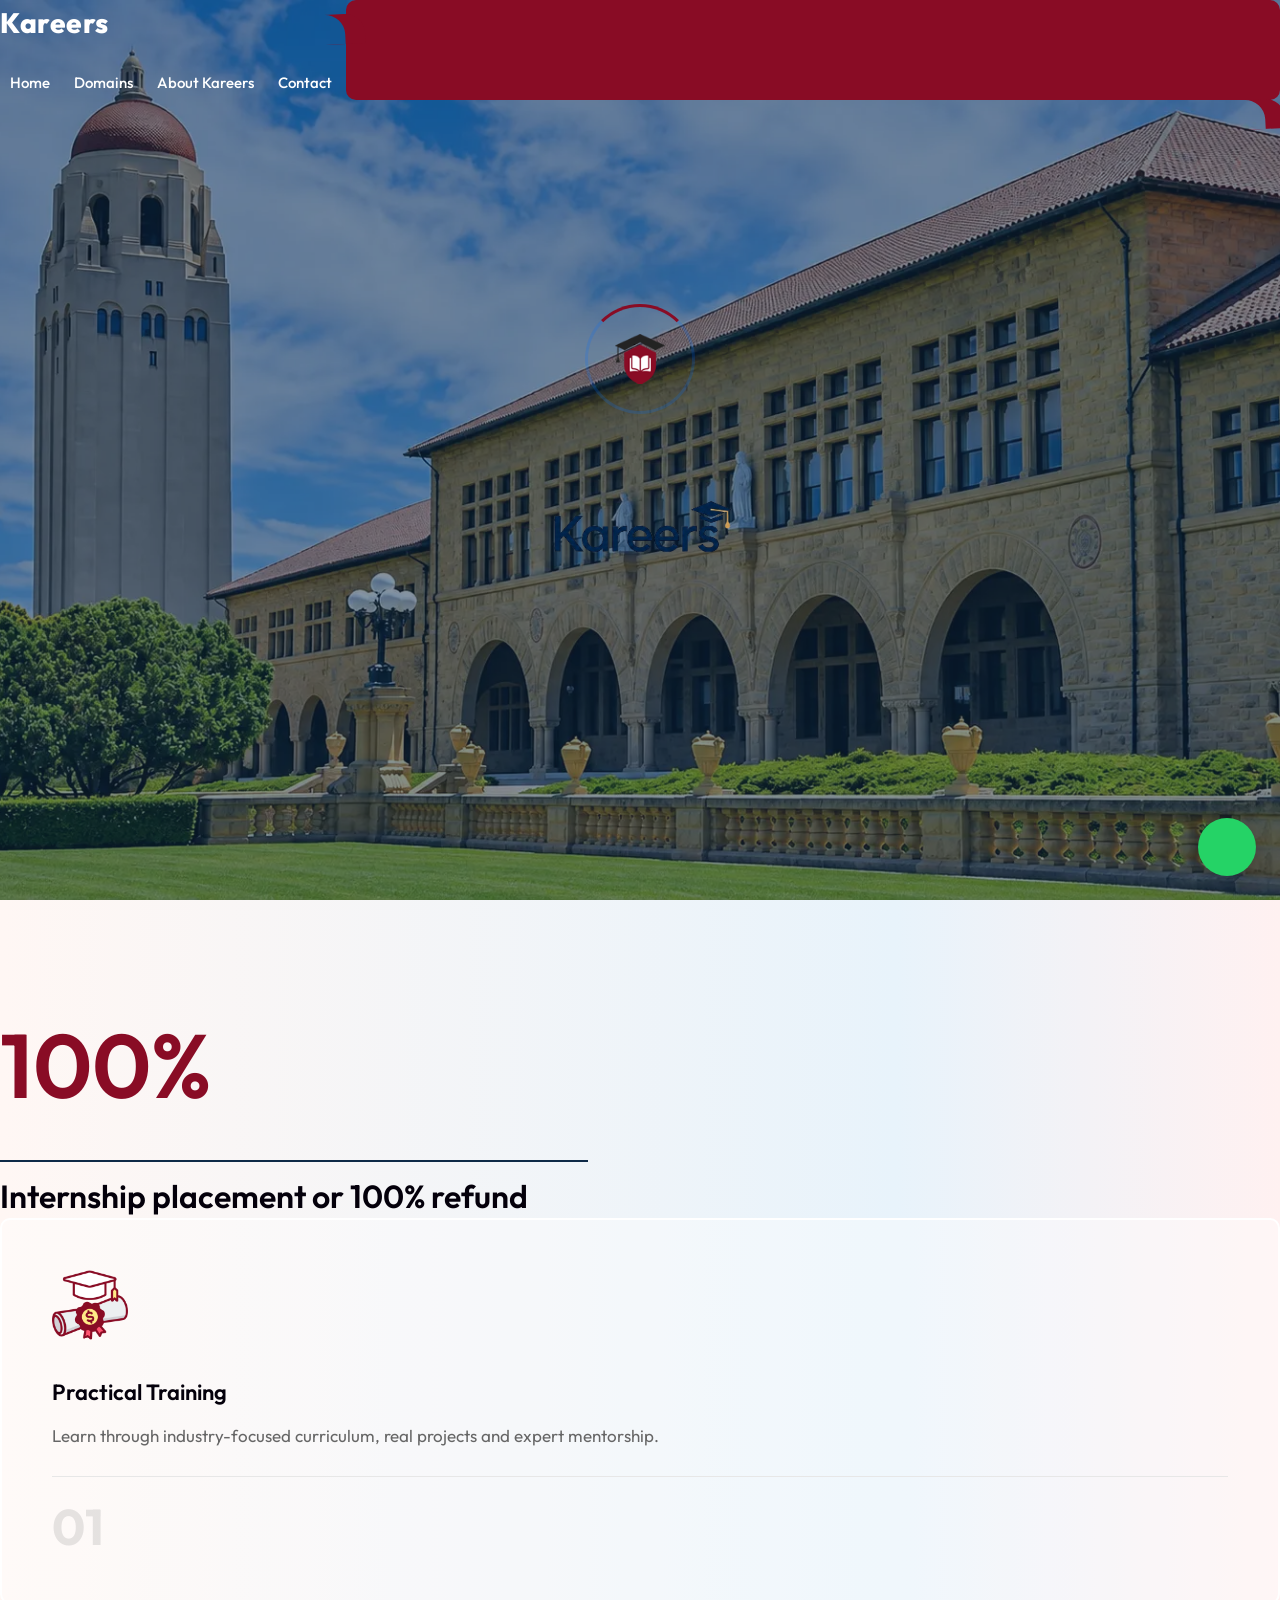
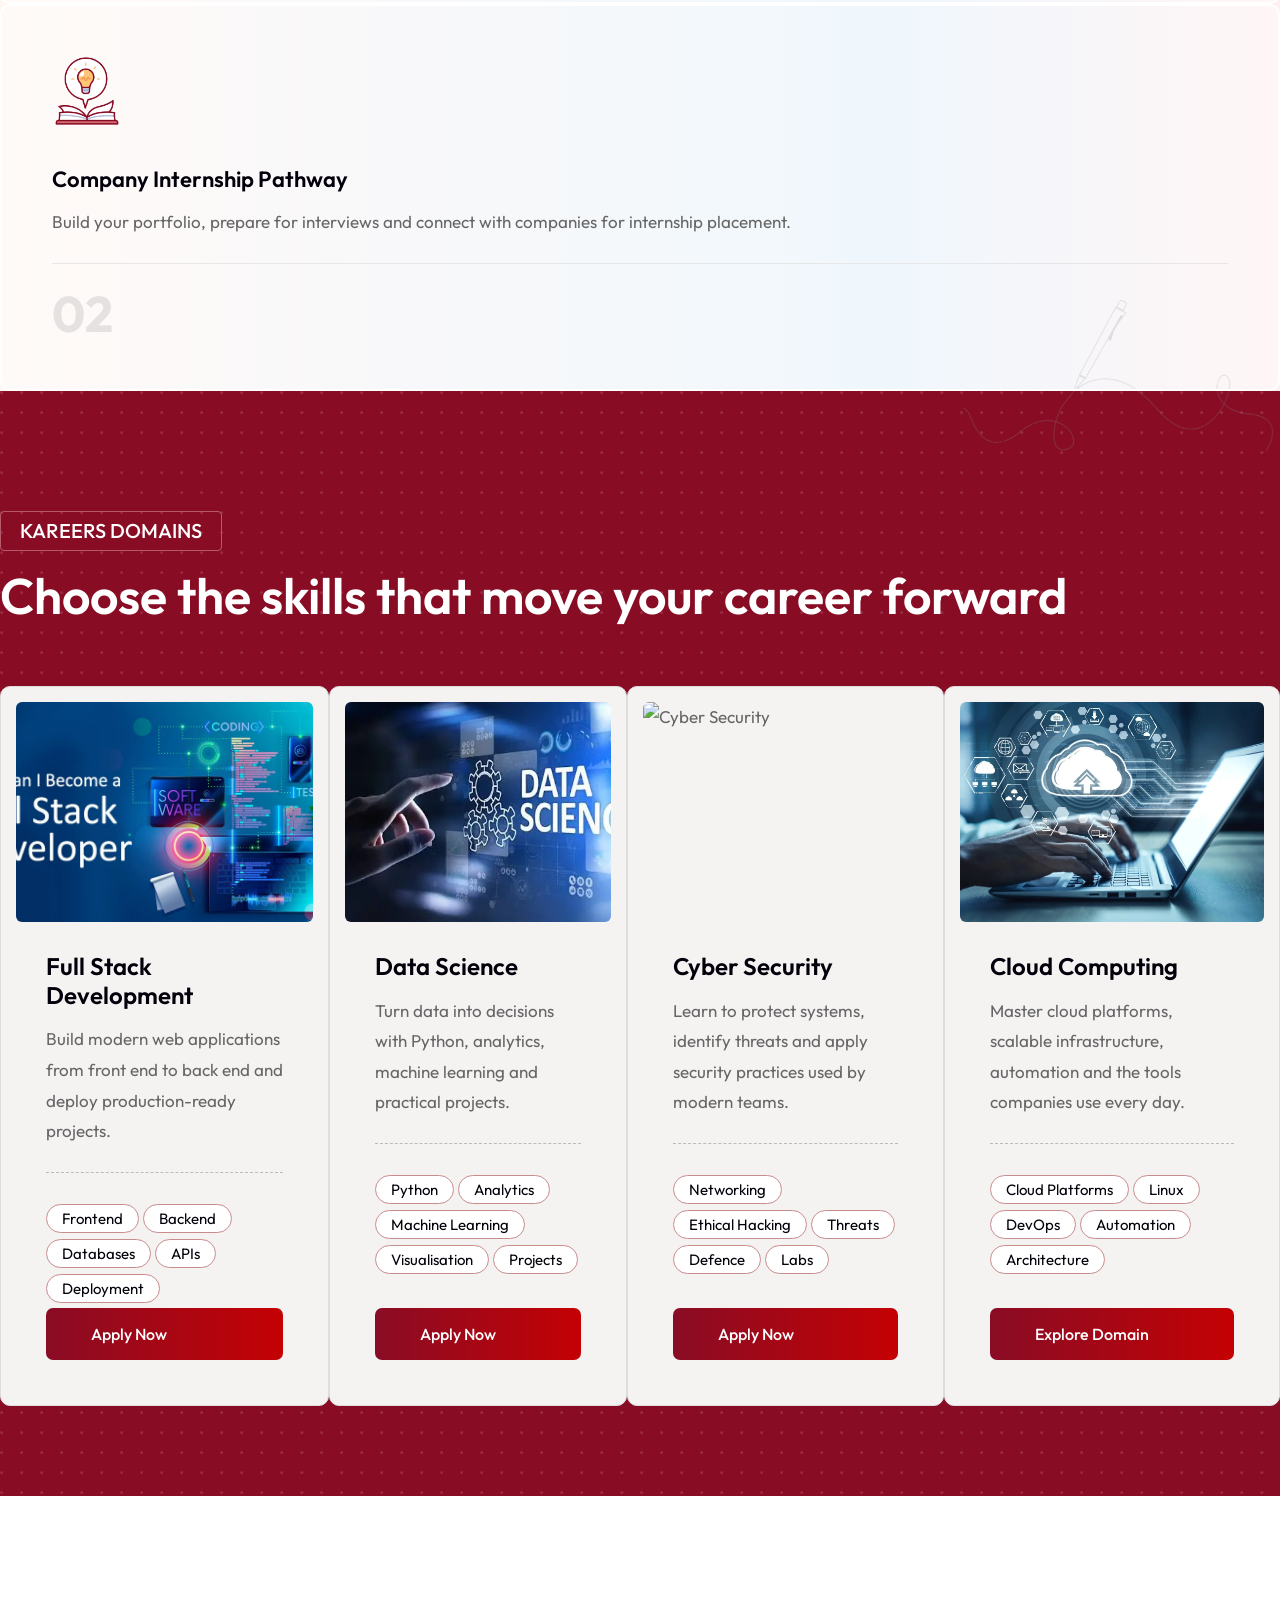
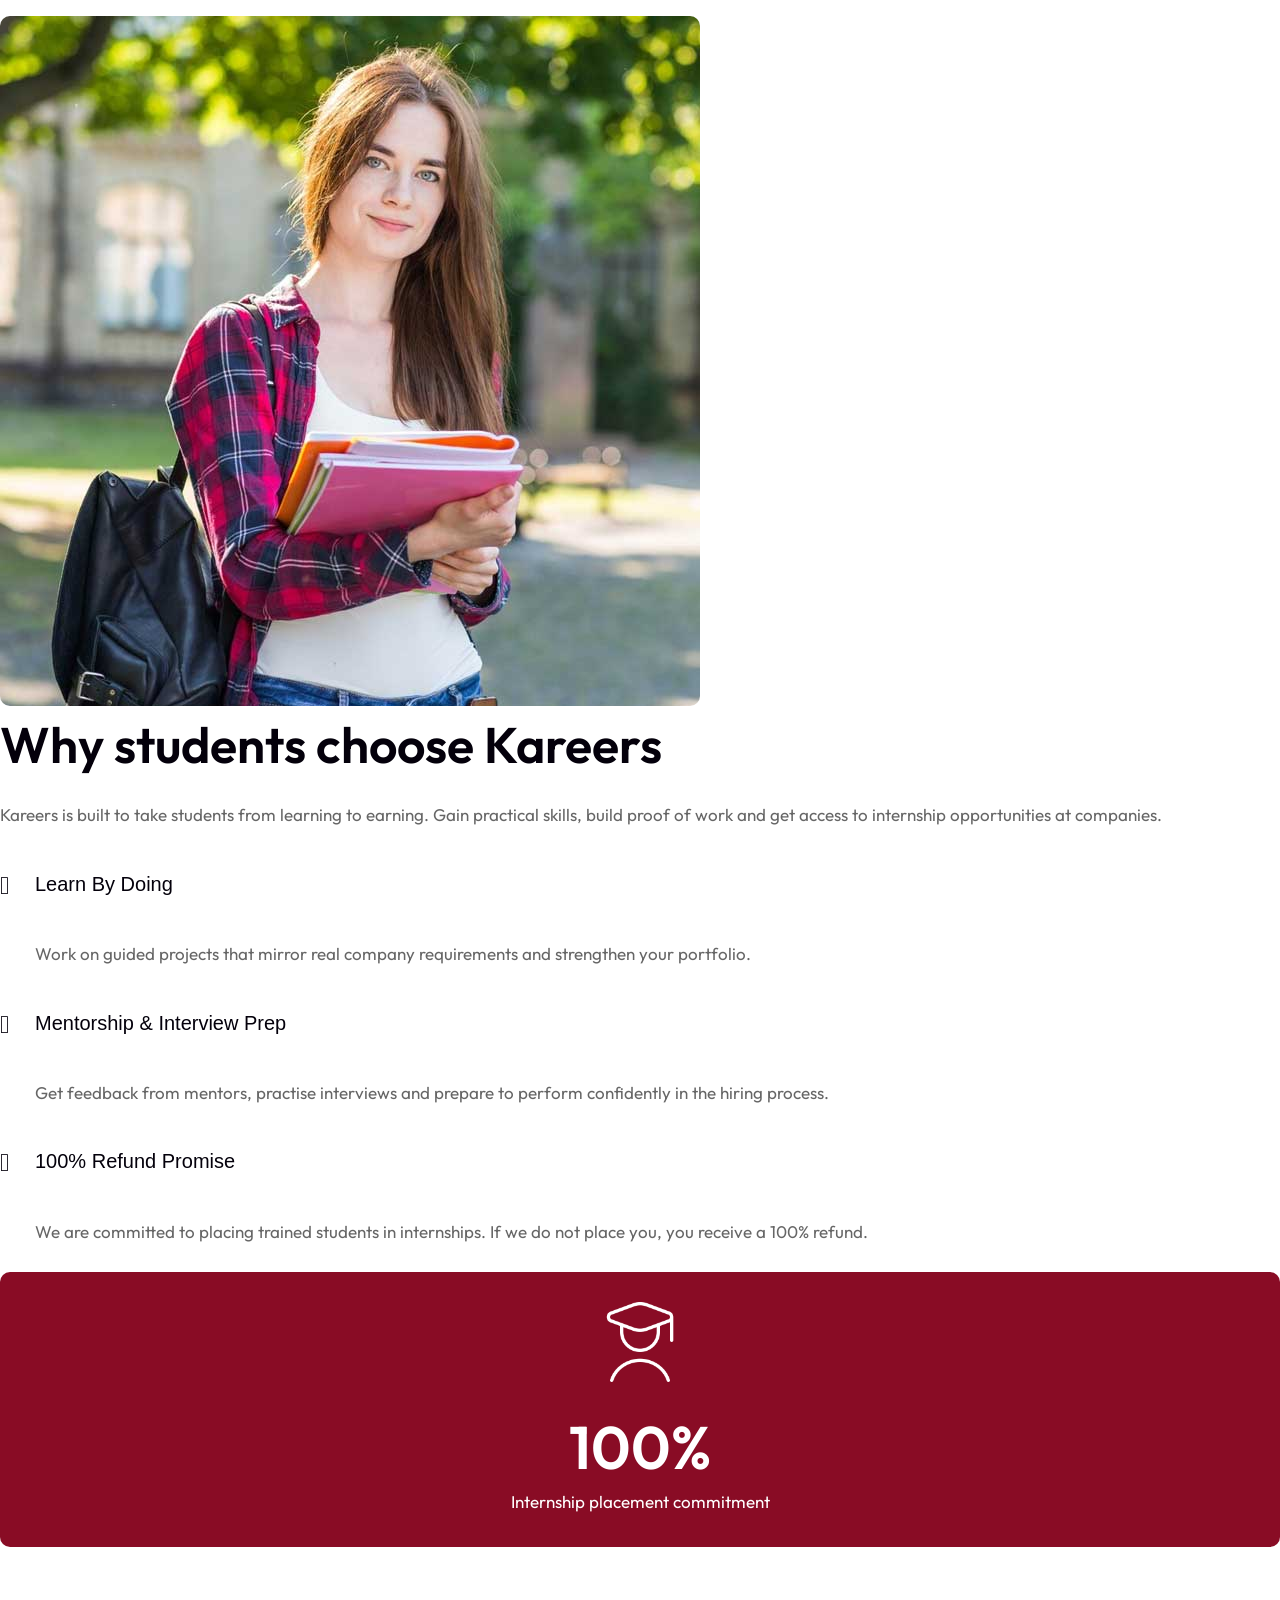
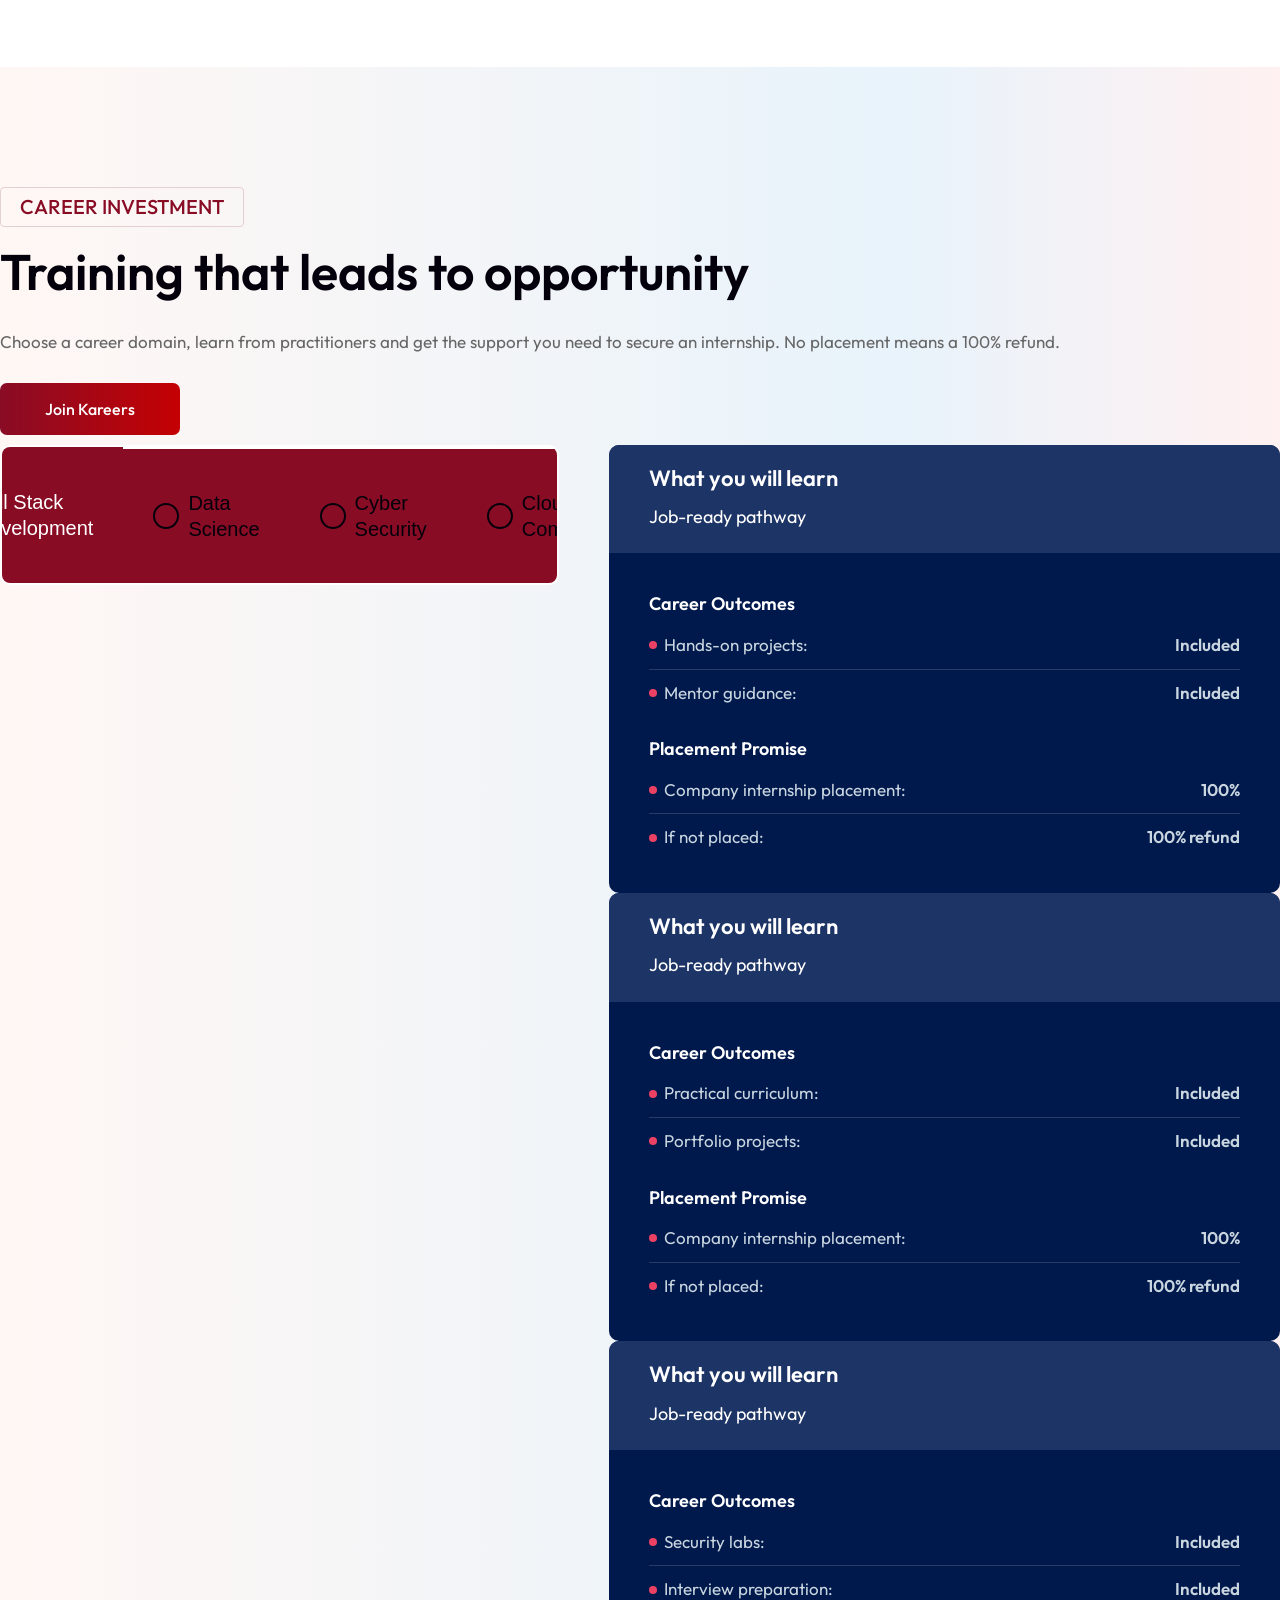
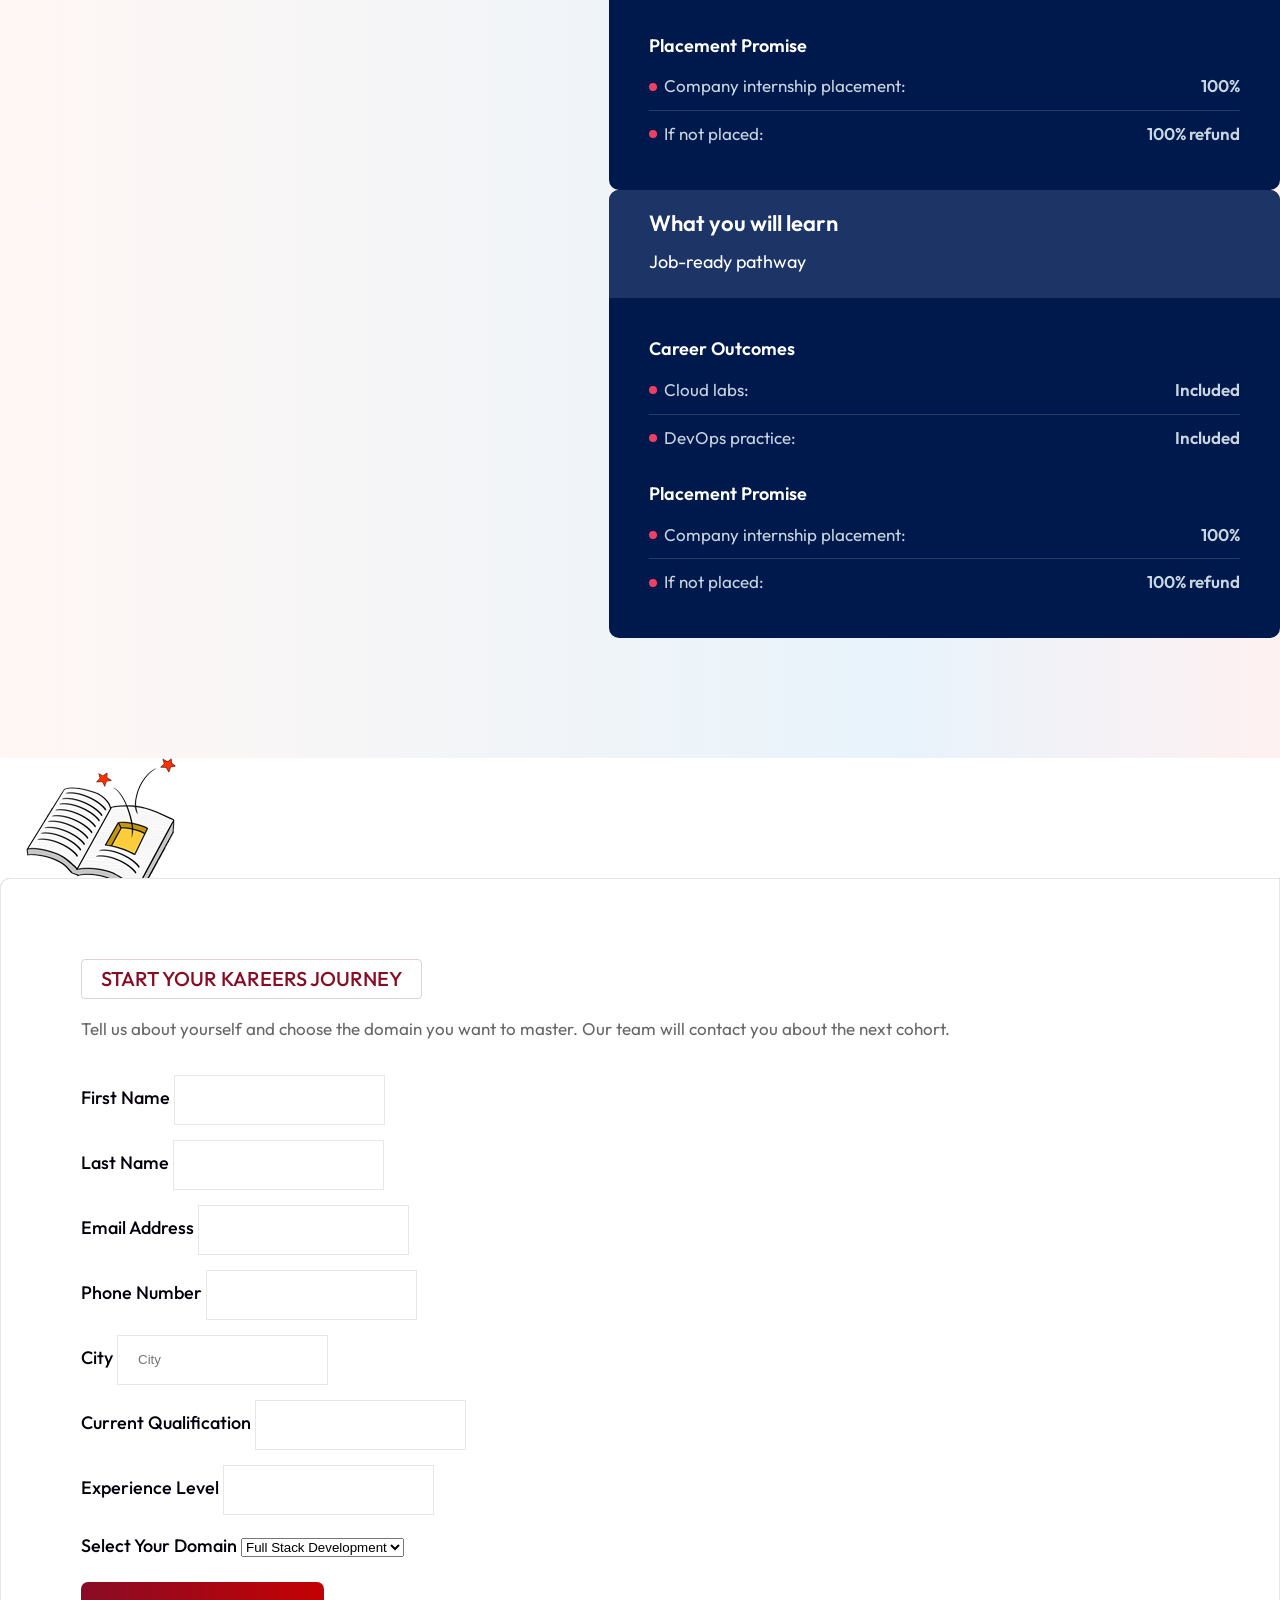
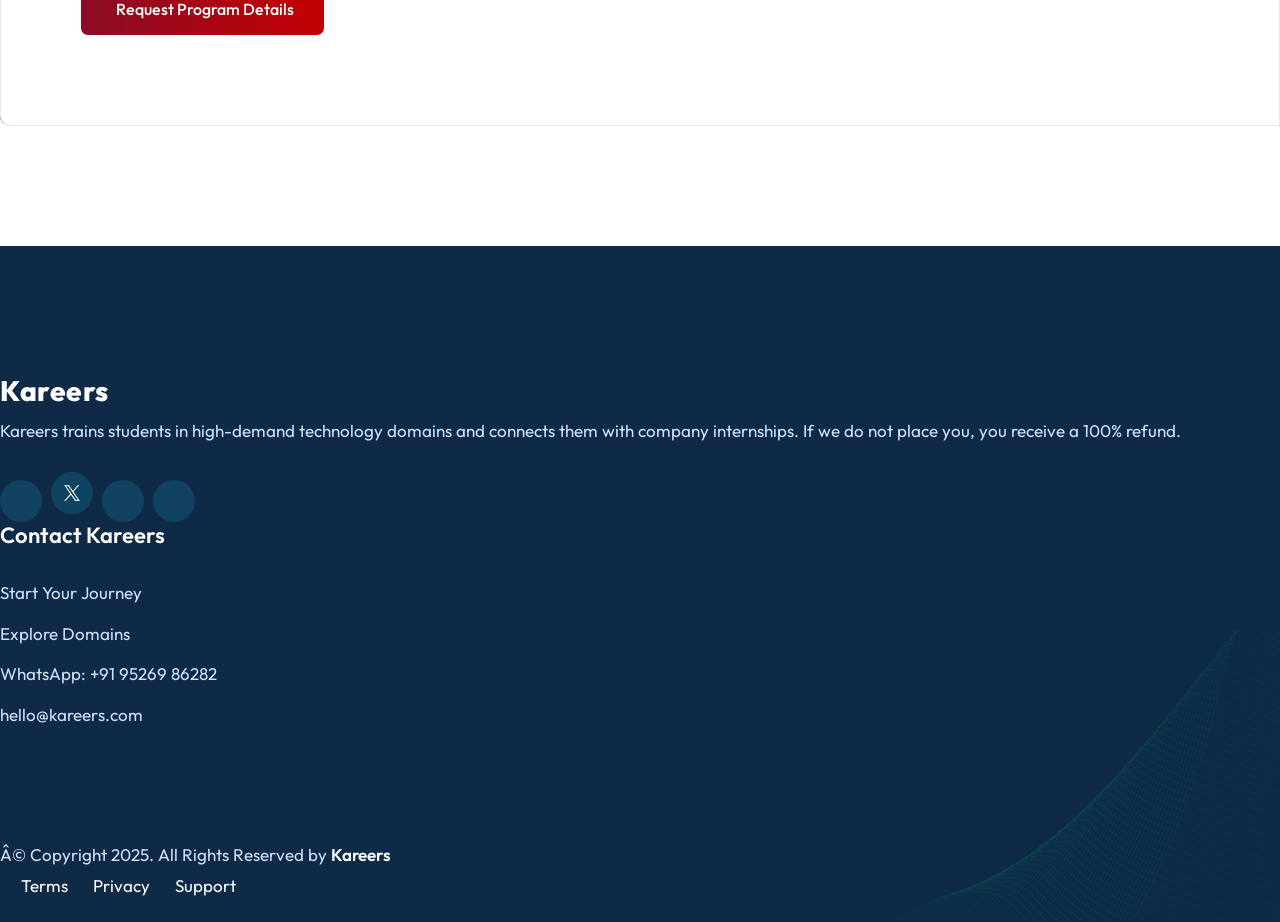
==== commit f868481d: "Update WhatsApp number to +91 95269 86282 Co-Authored-By: Claude Opus 5.5 <noreply@anthropic.com>" ====
--- a/source/index.html
+++ b/source/index.html
@@ -1,4 +1,4 @@
-﻿<!DOCTYPE html>
+<!DOCTYPE html>
 <html lang="en">
 
 <head>
@@ -248,7 +248,7 @@
     </header>
     <!-- End Header -->
 
-    <a class="whatsapp-float" href="https://wa.me/919035409310?text=Hello%20Kareers%2C%20I%20want%20to%20learn%20more." target="_blank" rel="noopener" aria-label="Chat with Kareers on WhatsApp">
+    <a class="whatsapp-float" href="https://wa.me/919526986282?text=Hello%20Kareers%2C%20I%20want%20to%20learn%20more." target="_blank" rel="noopener" aria-label="Chat with Kareers on WhatsApp">
         <i class="fab fa-whatsapp"></i>
     </a>
     
@@ -278,7 +278,7 @@
                                                 Build job-ready skills with expert training, practical projects and direct pathways to internships at leading companies.
                                             </p>
                                             <div class="button">
-                                                <a class="btn btn-md btn-gradient animation" href="https://wa.me/919035409310?text=Hello%20Kareers%2C%20I%20want%20to%20start%20my%20career%20journey." target="_blank" rel="noopener">Start Your Journey</a>
+                                                <a class="btn btn-md btn-gradient animation" href="#domains">Start Your Journey</a>
                                             </div>
                                         </div>
                                     </div>
@@ -325,7 +325,7 @@
                                                 Kareers connects ambitious students with career-focused training and internship opportunities at companies.
                                             </p>
                                             <div class="button">
-                                                <a class="btn btn-md btn-gradient animation" href="https://wa.me/919035409310?text=Hello%20Kareers%2C%20I%20want%20to%20learn%20more%20about%20your%20programs." target="_blank" rel="noopener">Explore Kareers</a>
+                                                <a class="btn btn-md btn-gradient animation" href="#domains">Explore Kareers</a>
                                             </div>
                                         </div>
                                     </div>
@@ -461,7 +461,7 @@
                                     <li>APIs</li>
                                     <li>Deployment</li>
                                 </ul>
-                                <a href="https://wa.me/919035409310?text=Hello%20Kareers%2C%20I%20want%20to%20apply%20for%20Full%20Stack%20Development." target="_blank" rel="noopener" class="btn btn-gradient btn-sm animation">Apply Now</a>
+                                <a href="https://wa.me/919526986282?text=Hello%20Kareers%2C%20I%20want%20to%20apply%20for%20Full%20Stack%20Development." target="_blank" rel="noopener" class="btn btn-gradient btn-sm animation">Apply Now</a>
                             </div>
                         </div>
                     </div>
@@ -484,7 +484,7 @@
                                     <li>Visualisation</li>
                                     <li>Projects</li>
                                 </ul>
-                                <a href="https://wa.me/919035409310?text=Hello%20Kareers%2C%20I%20want%20to%20apply%20for%20Data%20Science." target="_blank" rel="noopener" class="btn btn-gradient btn-sm animation">Apply Now</a>
+                                <a href="https://wa.me/919526986282?text=Hello%20Kareers%2C%20I%20want%20to%20apply%20for%20Data%20Science." target="_blank" rel="noopener" class="btn btn-gradient btn-sm animation">Apply Now</a>
                             </div>
                         </div>
                     </div>
@@ -507,7 +507,7 @@
                                     <li>Defence</li>
                                     <li>Labs</li>
                                 </ul>
-                                <a href="https://wa.me/919035409310?text=Hello%20Kareers%2C%20I%20want%20to%20apply%20for%20Cyber%20Security." target="_blank" rel="noopener" class="btn btn-gradient btn-sm animation">Apply Now</a>
+                                <a href="https://wa.me/919526986282?text=Hello%20Kareers%2C%20I%20want%20to%20apply%20for%20Cyber%20Security." target="_blank" rel="noopener" class="btn btn-gradient btn-sm animation">Apply Now</a>
                             </div>
                         </div>
                     </div>
@@ -530,7 +530,7 @@
                                     <li>Automation</li>
                                     <li>Architecture</li>
                                 </ul>
-                                <a href="https://wa.me/919035409310?text=Hello%20Kareers%2C%20I%20want%20to%20explore%20Cloud%20Computing." target="_blank" rel="noopener" class="btn btn-gradient btn-sm animation">Explore Domain</a>
+                                <a href="https://wa.me/919526986282?text=Hello%20Kareers%2C%20I%20want%20to%20explore%20Cloud%20Computing." target="_blank" rel="noopener" class="btn btn-gradient btn-sm animation">Explore Domain</a>
                             </div>
                         </div>
                     </div>
@@ -638,7 +638,7 @@
                         <p>
                             Choose a career domain, learn from practitioners and get the support you need to secure an internship. No placement means a 100% refund.
                         </p>
-                        <a href="https://wa.me/919035409310?text=Hello%20Kareers%2C%20I%20want%20to%20join%20Kareers." target="_blank" rel="noopener" class="btn btn-gradient btn-sm animation">Join Kareers</a>
+                        <a href="https://wa.me/919526986282?text=Hello%20Kareers%2C%20I%20want%20to%20join%20Kareers." target="_blank" rel="noopener" class="btn btn-gradient btn-sm animation">Join Kareers</a>
                     </div>
                 </div>
                 <div class="col-lg-8 pl-50 pl-md-15 pl-xs-15">
@@ -851,7 +851,7 @@
                                 </div>
                                 <div class="row">
                                     <div class="col-lg-12">
-                                        <a id="request-program-details" href="https://wa.me/919035409310" target="_blank" rel="noopener" class="btn btn-gradient">
+                                        <a id="request-program-details" href="https://wa.me/919526986282" target="_blank" rel="noopener" class="btn btn-gradient">
                                             <i class="fa fa-paper-plane"></i> Request Program Details
                                         </a>
                                     </div>
@@ -915,7 +915,7 @@
                             <ul>
                                 <li><a href="#career-application">Start Your Journey</a></li>
                                 <li><a href="#domains">Explore Domains</a></li>
-                                <li><a href="https://wa.me/919035409310" target="_blank" rel="noopener">WhatsApp: +91 90354 09310</a></li>
+                                <li><a href="https://wa.me/919526986282" target="_blank" rel="noopener">WhatsApp: +91 95269 86282</a></li>
                                 <li><a href="mailto:hello@kareers.com">hello@kareers.com</a></li>
                             </ul>
                         </div>
@@ -989,7 +989,7 @@
                     return encodeURIComponent(field[0] + ': ' + (field[1] || 'Not provided'));
                 }).join('%0A');
 
-            window.open('https://wa.me/919035409310?text=' + message, '_blank', 'noopener');
+            window.open('https://wa.me/919526986282?text=' + message, '_blank', 'noopener');
         });
     </script>
 
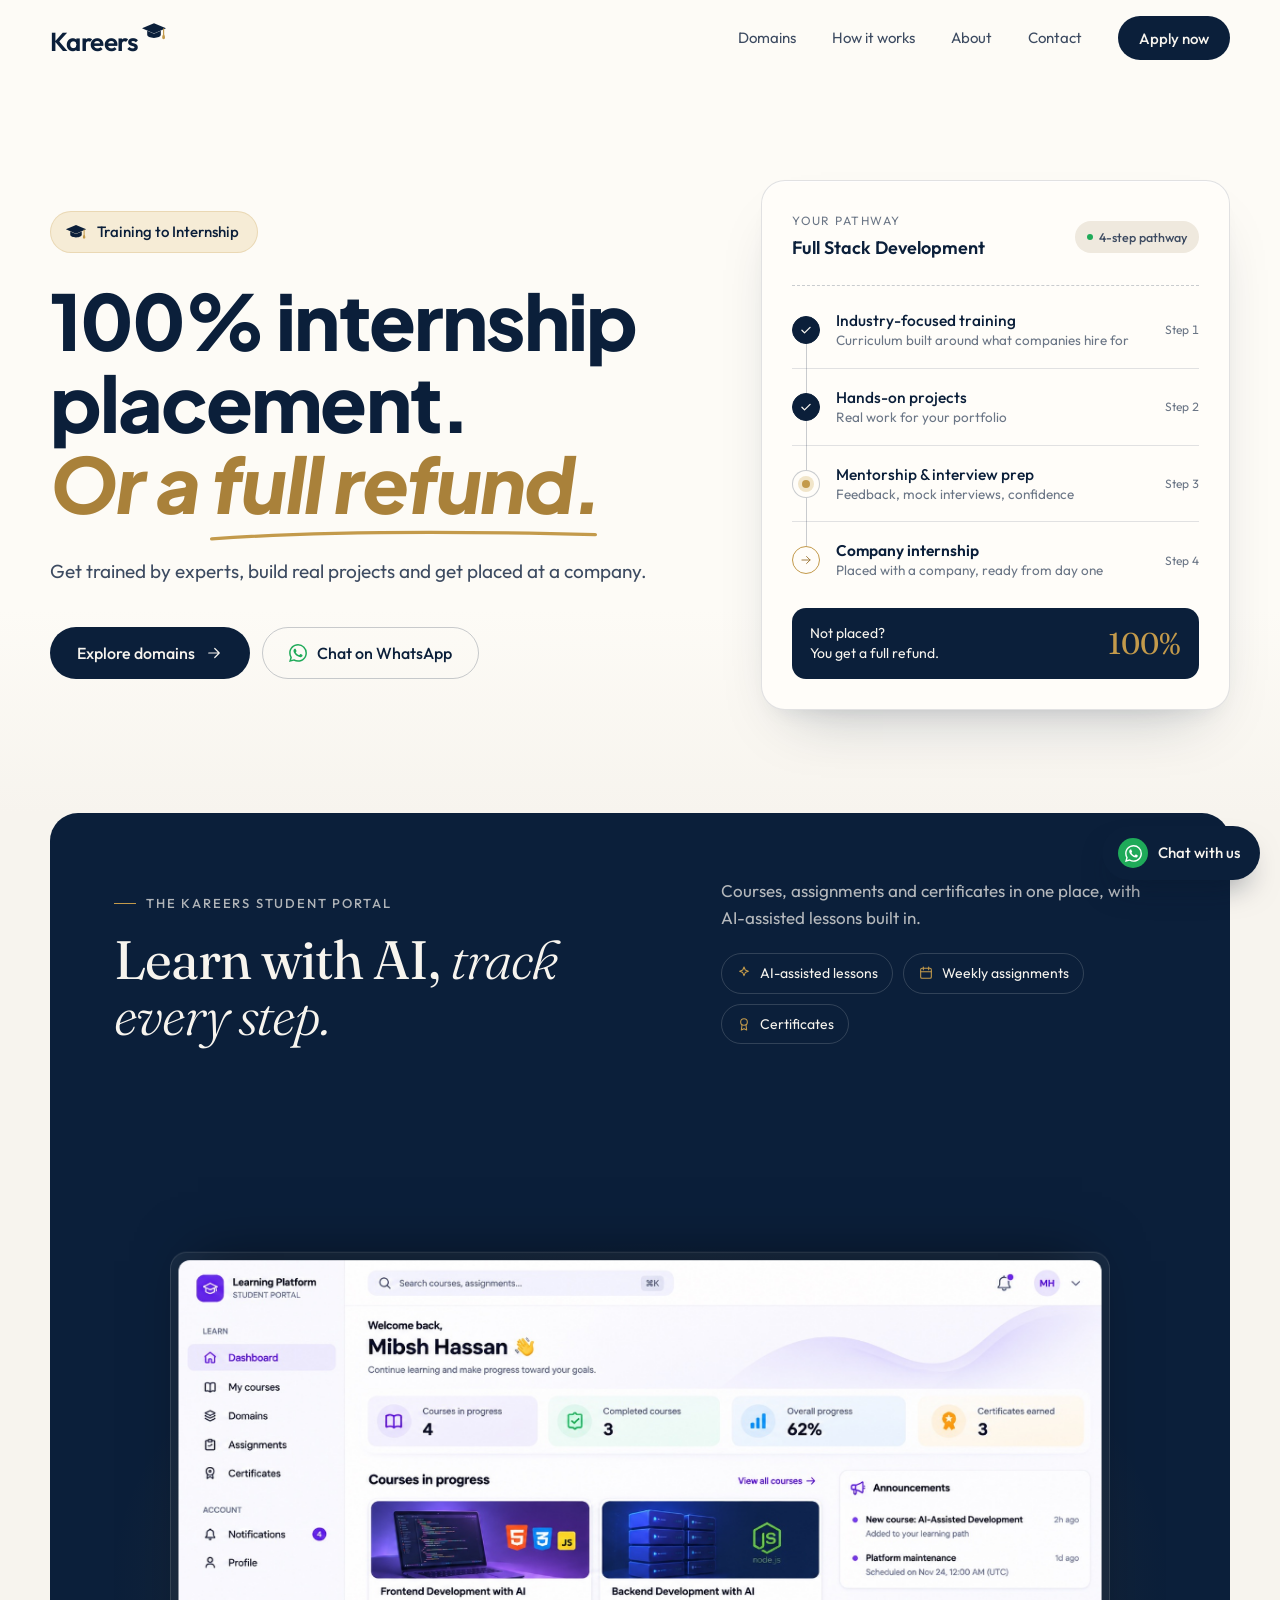
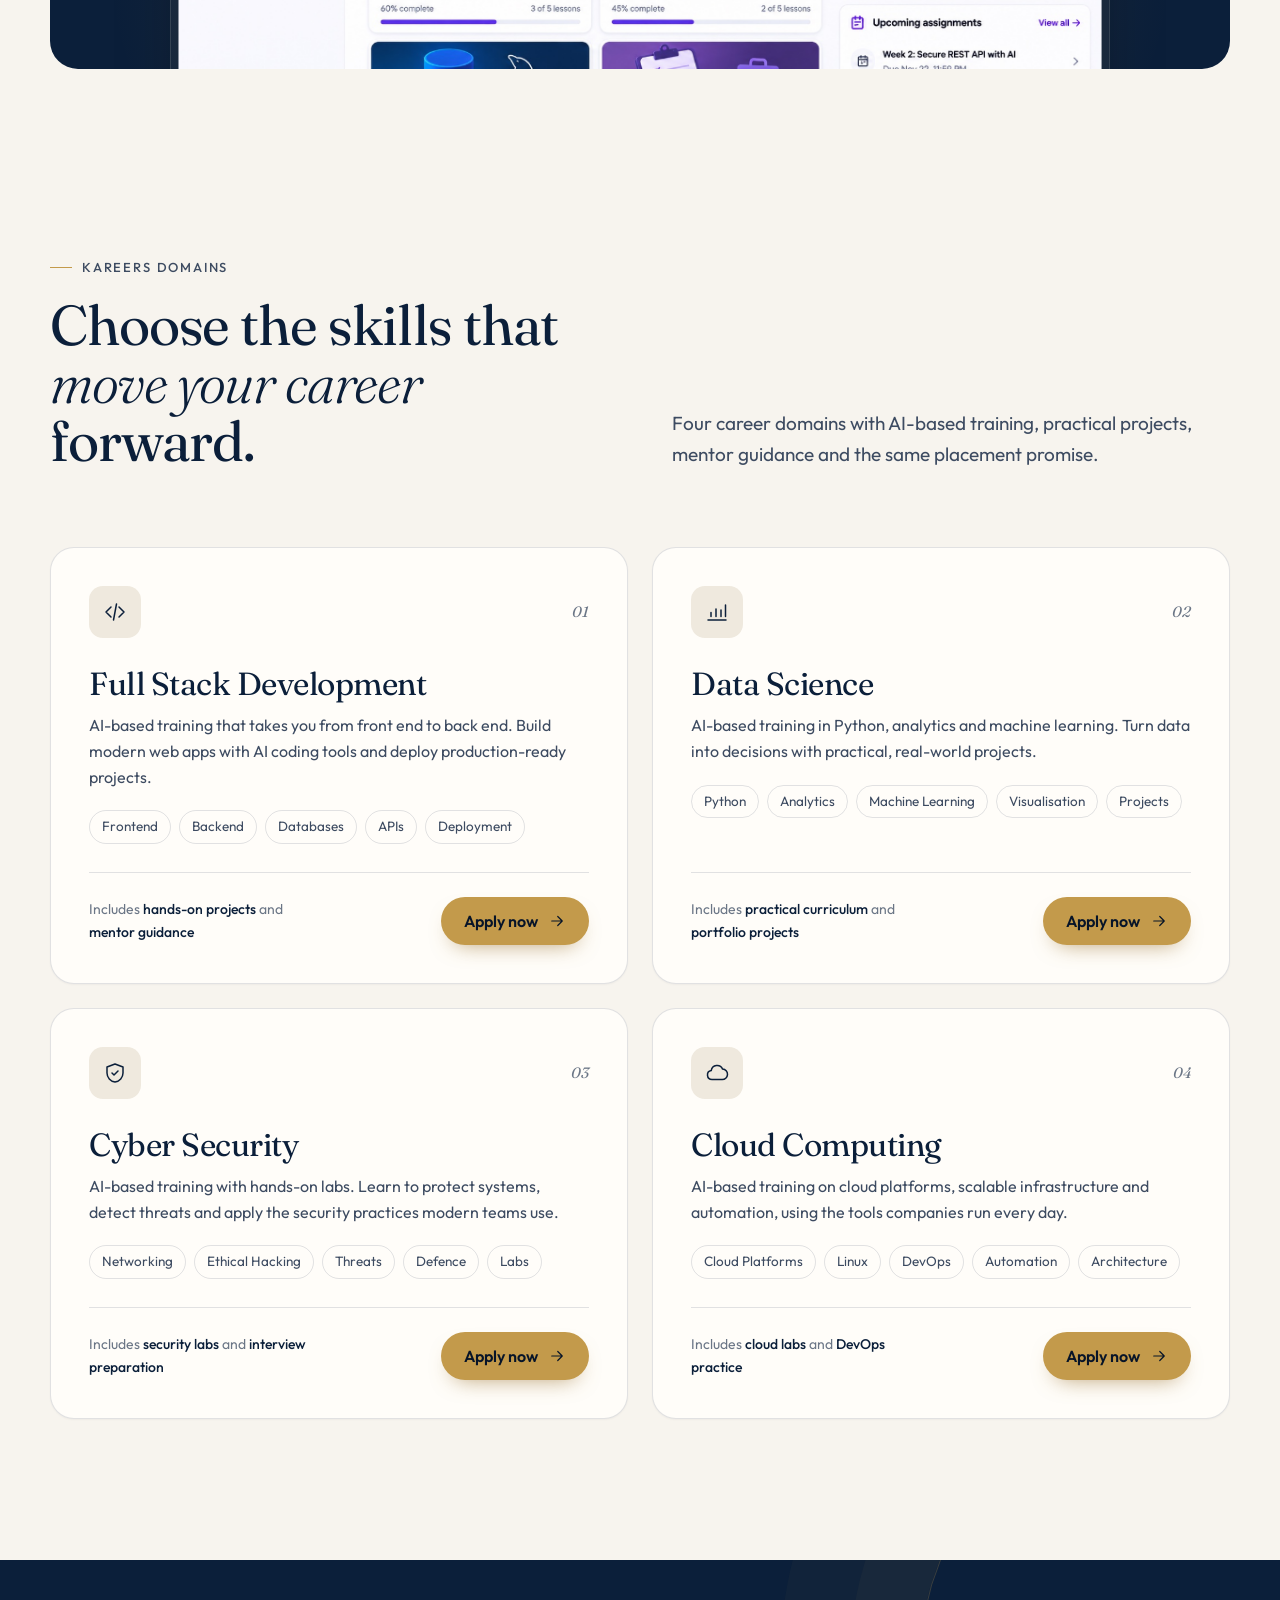
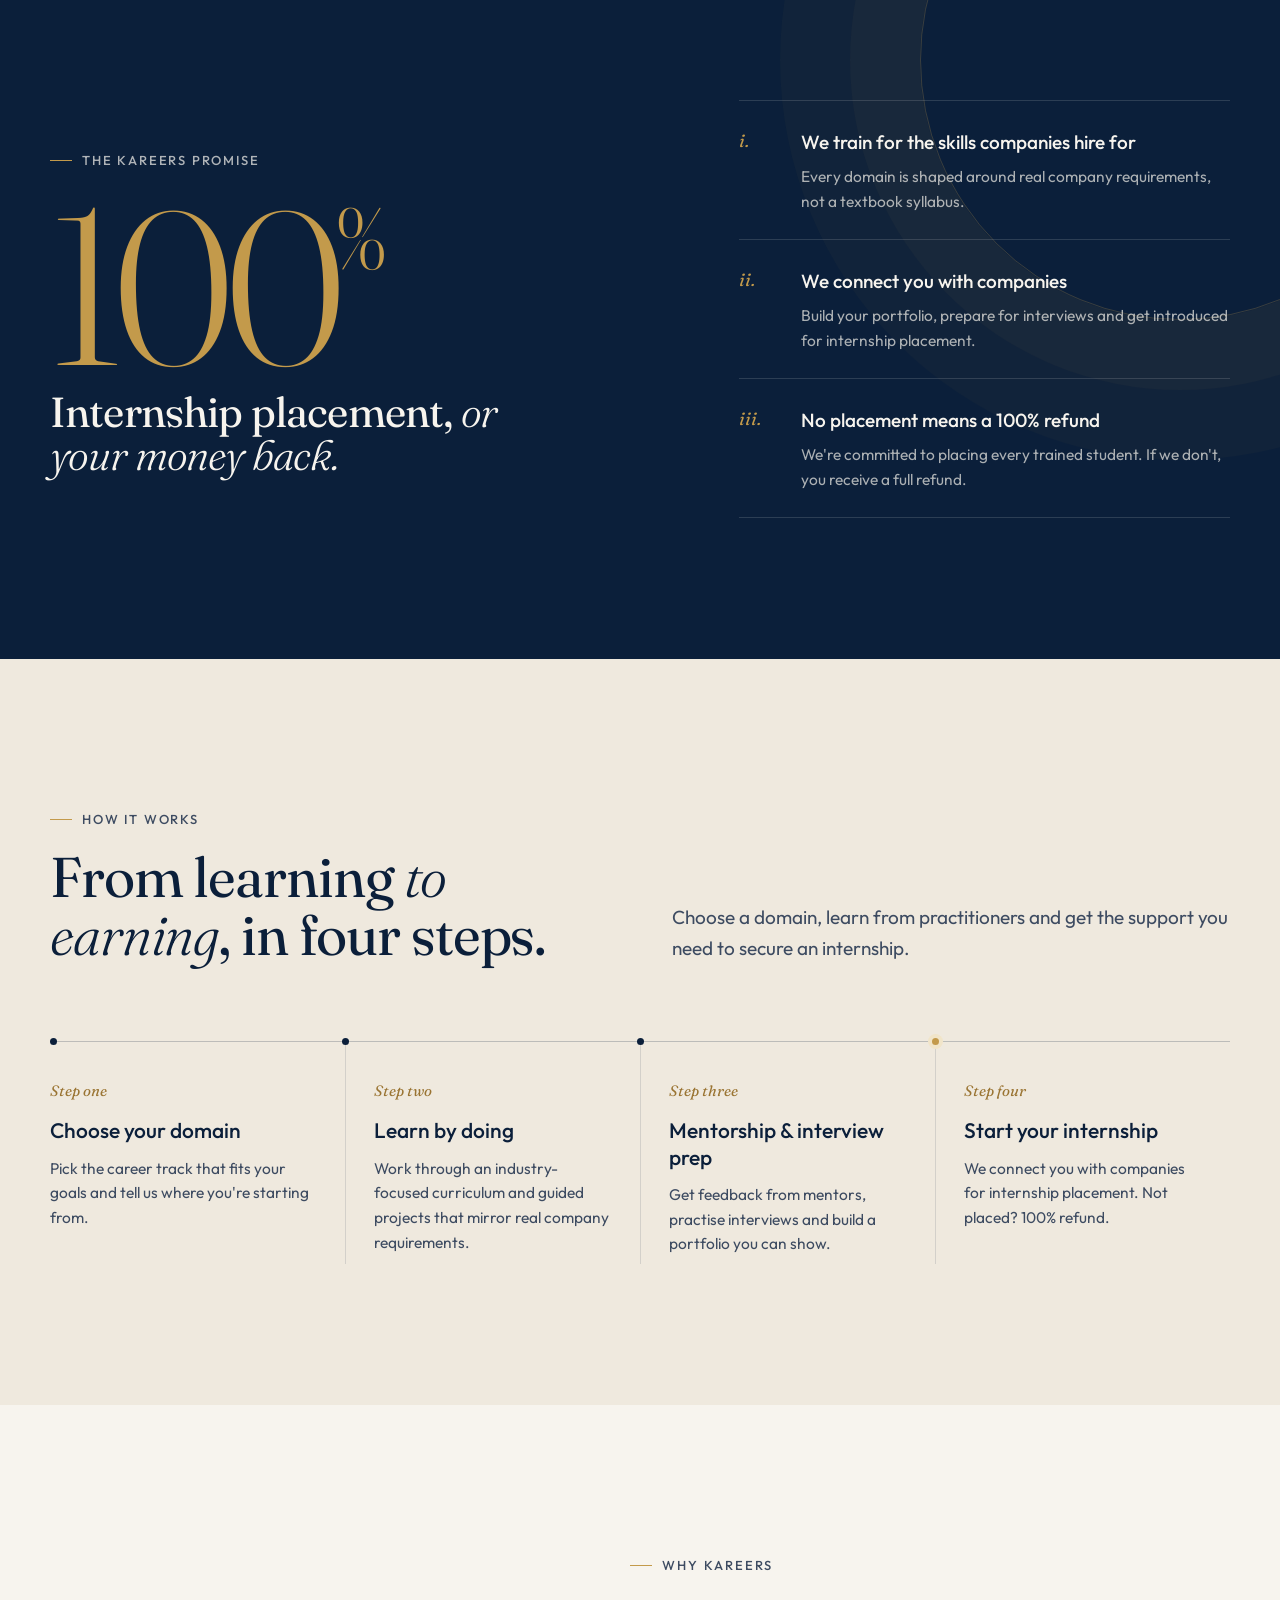
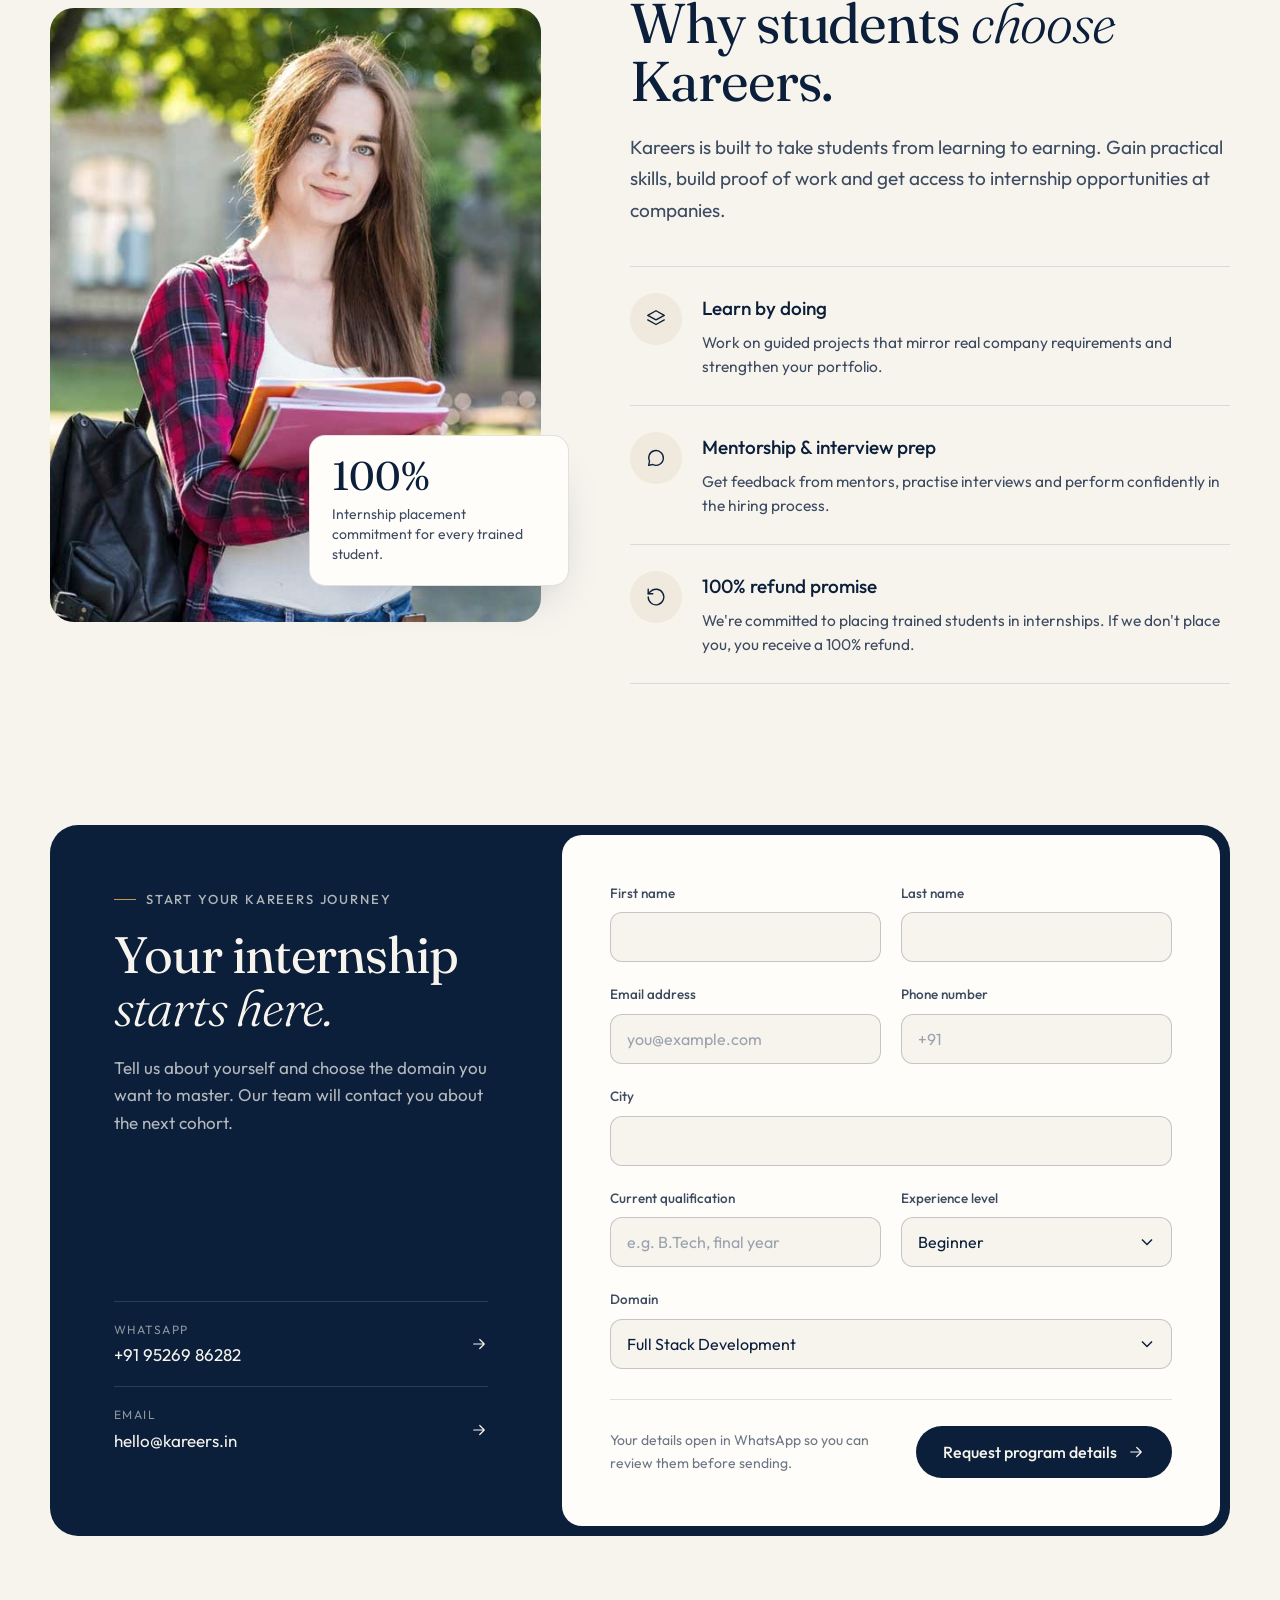
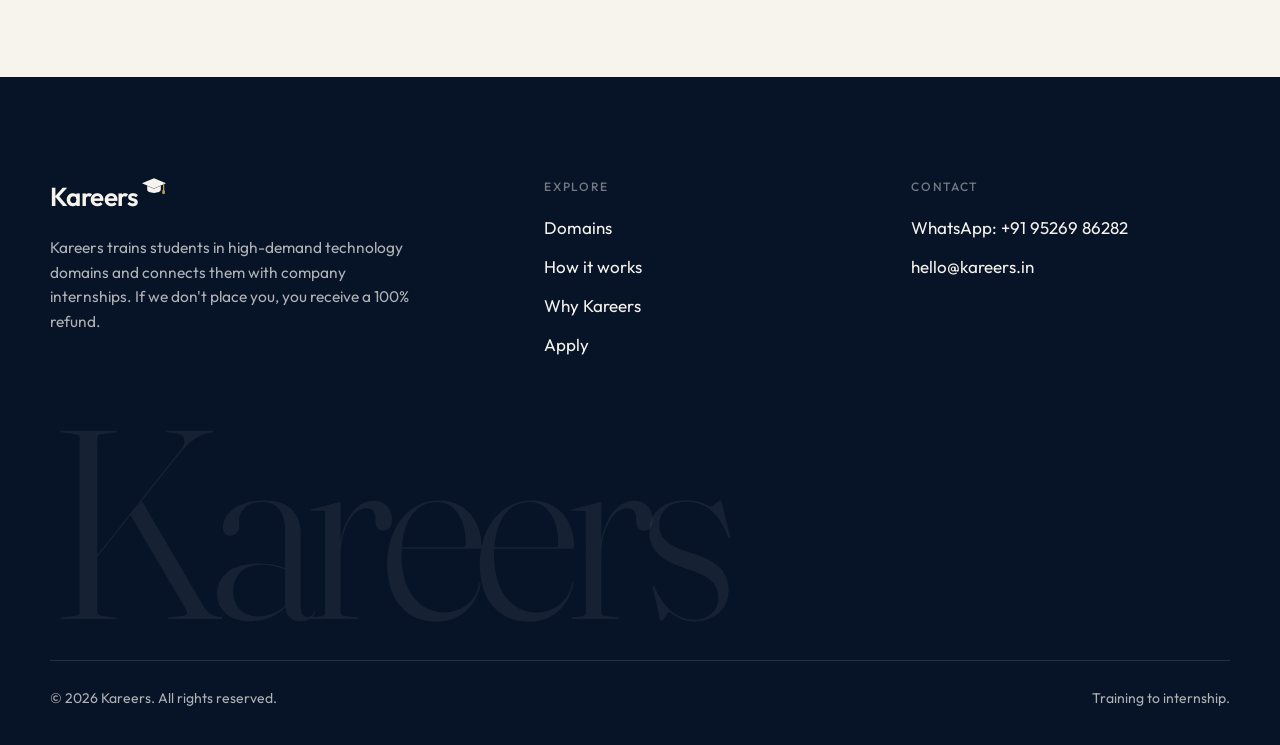
==== commit 38c402da: "Redesign landing page with custom premium layout - Replace Edufix template with a hand-built page an" ====
--- a/source/index.html
+++ b/source/index.html
@@ -2,996 +2,569 @@
 <html lang="en">
 
 <head>
-    <!-- ========== Meta Tags ========== -->
     <meta charset="utf-8">
-    <meta http-equiv="X-UA-Compatible" content="IE=edge">
     <meta name="viewport" content="width=device-width, initial-scale=1">
-    <meta name="description" content="Kareers provides industry training and guaranteed internships for students.">
-
-    <!-- ========== Page Title ========== -->
+    <meta name="description" content="Kareers trains students in Full Stack Development, Data Science, Cyber Security and Cloud Computing, then places them in company internships. No placement means a 100% refund.">
+    <meta name="theme-color" content="#fdfbf6">
     <title>Kareers | Training to Internship</title>
 
-    <!-- ========== Favicon Icon ========== -->
-    <link rel="shortcut icon" href="assets/img/favicon.png" type="image/x-icon">
-
-    <!-- ========== Start Stylesheet ========== -->
-    <link href="assets/css/bootstrap.min.css" rel="stylesheet">
-    <link href="assets/css/font-awesome.min.css" rel="stylesheet">
-    <link href="assets/css/magnific-popup.css" rel="stylesheet">
-    <link href="assets/css/swiper-bundle.min.css" rel="stylesheet">
-    <link href="assets/css/animate.min.css" rel="stylesheet">
-    <link href="assets/css/validnavs.css" rel="stylesheet">
-    <link href="assets/css/helper.css" rel="stylesheet">
-    <link href="assets/css/unit-test.css" rel="stylesheet">
-    <link href="assets/css/style.css" rel="stylesheet">
-    <link href="style.css" rel="stylesheet">
-    <style>
-        :root {
-            --color-primary: #0b1f3a;
-            --color-secondary: #123b68;
-            --color-style-two: #0b1f3a;
-            --color-style-three: #1d4f85;
-            --color-style-seven: #0b1f3a;
-            --color-style-eight: #2d5d8f;
-        }
-
-        .kareers-brand {
-            color: #ffffff;
-            font-size: 28px;
-            font-weight: 800;
-            letter-spacing: 0.02em;
-        }
-
-        .navbar-sticky.sticked .kareers-brand {
-            color: var(--color-style-two);
-        }
-
-        .mobile-header-logo {
-            display: none;
-        }
-
-        .mobile-menu-logo {
-            display: none;
-        }
-
-        .whatsapp-float {
-            position: fixed;
-            right: 24px;
-            bottom: 24px;
-            z-index: 999;
-            display: flex;
-            width: 58px;
-            height: 58px;
-            align-items: center;
-            justify-content: center;
-            border-radius: 50%;
-            background: #25d366;
-            color: #ffffff;
-            font-size: 30px;
-            box-shadow: 0 6px 18px rgba(0, 0, 0, 0.22);
-        }
-
-        .whatsapp-float:hover,
-        .whatsapp-float:focus {
-            background: #1da851;
-            color: #ffffff;
-        }
-
-        .preloader-logo {
-            display: block;
-            width: 240px;
-            max-width: 80vw;
-            height: auto;
-            margin: 0 auto;
-        }
-
-        .faculty-style-one-items > .row {
-            display: flex;
-            align-items: stretch;
-        }
-
-        .faculty-style-one-items > .row > [class*="col-"] {
-            display: flex;
-        }
-
-        .faculty-style-one-item {
-            display: flex;
-            flex-direction: column;
-            width: 100%;
-        }
-
-        .faculty-style-one-item .thumb img {
-            display: block;
-            width: 100%;
-            height: 220px;
-            object-fit: cover;
-            object-position: center;
-        }
-
-        .faculty-style-one-item .info {
-            display: flex;
-            flex: 1;
-            flex-direction: column;
-        }
-
-        .faculty-style-one-item .info p {
-            min-height: 96px;
-        }
-
-        .faculty-style-one-item ul.faculty-list {
-            min-height: 105px;
-        }
-
-        .faculty-style-one-item .btn {
-            margin-top: auto;
-        }
-
-        @media (max-width: 991px) {
-            .mobile-header-logo {
-                display: block;
-                position: absolute;
-                top: 50%;
-                left: 50%;
-                width: 320px;
-                max-width: 320px;
-                height: 114px;
-                object-fit: contain;
-                transform: translate(-50%, -50%);
-            }
-
-            .mobile-menu-logo {
-                display: block;
-                width: 240px;
-                max-width: 78%;
-                height: 90px;
-                object-fit: contain;
-                object-position: center;
-                margin: 18px auto 34px;
-            }
-
-            .faculty-style-one-items > .row {
-                display: block;
-            }
-
-            .faculty-style-one-items > .row > [class*="col-"] {
-                display: block;
-            }
-        }
-    </style>
-    <!-- ========== End Stylesheet ========== -->
-
+    <link rel="icon" href="assets/img/favicon.png" type="image/png">
+
+    <link rel="preconnect" href="https://fonts.googleapis.com">
+    <link rel="preconnect" href="https://fonts.gstatic.com" crossorigin>
+    <link href="https://fonts.googleapis.com/css2?family=Fraunces:ital,opsz,wght@0,9..144,300..600;1,9..144,300..500&family=Outfit:wght@300..700&family=Plus+Jakarta+Sans:ital,wght@0,700..800;1,700..800&display=swap" rel="stylesheet">
+    <link href="assets/css/kareers.css" rel="stylesheet">
+    <script>document.documentElement.classList.add('js');</script>
 </head>
 
-<body class="theme-style-three">
-
-    <!-- Start Preloader 
-    ============================================= -->
-    <div id="preloader">
-        <div id="edufix-preloader" class="edufix-preloader">
-            <div class="animation-preloader">
-                <div class="spinner"></div>
-                <div class="txt-loading">
-                    <img class="preloader-logo" src="assets/img/about/logo.png" alt="Kareers">
-                </div>
-            </div>
-            <div class="loader">
-                <div class="row">
-                    <div class="col-3 loader-section section-left">
-                        <div class="bg"></div>
-                    </div>
-                    <div class="col-3 loader-section section-left">
-                        <div class="bg"></div>
-                    </div>
-                    <div class="col-3 loader-section section-right">
-                        <div class="bg"></div>
-                    </div>
-                    <div class="col-3 loader-section section-right">
-                        <div class="bg"></div>
-                    </div>
-                </div>
-            </div>
-        </div>
-    </div>
-    <!-- End Preloader -->
-
-    <!--[if lte IE 9]>
-        <p class="browserupgrade">You are using an <strong>outdated</strong> browser. Please <a href="https://browsehappy.com/">upgrade your browser</a> to improve your experience and security.</p>
-    <![endif]-->
-
-
-    <!-- Header 
-    ============================================= -->
-    <header>
-        <!-- Start Navigation -->
-        <nav class="navbar mobile-sidenav navbar-sticky navbar-default validnavs white navbar-fixed no-background">
-
-
-            <div class="container d-flex justify-content-between align-items-center">            
-
-                <!-- Start Header Navigation -->
-                <div class="navbar-header">
-                    <button type="button" class="navbar-toggle" data-toggle="collapse" data-target="#navbar-menu">
-                        <i class="fa fa-bars"></i>
-                    </button>
-                    <a class="navbar-brand" href="index.html">
-                        <span class="kareers-brand">Kareers</span>
-                    </a>
-                </div>
-                <img class="mobile-header-logo" src="assets/img/about/logo.png" alt="Kareers">
-                <!-- End Header Navigation -->
-
-                <div class="nav-item-box d-flex justify-content-between align-items-center">
-                    <!-- Collect the nav links, forms, and other content for toggling -->
-                    <div class="collapse navbar-collapse" id="navbar-menu">
-
-                        <img class="mobile-menu-logo" src="assets/img/about/logo.png" alt="Kareers">
-                        <button type="button" class="navbar-toggle" data-toggle="collapse" data-target="#navbar-menu">
-                            <i class="fa fa-times"></i>
-                        </button>
-                        
-                        <ul class="nav navbar-nav navbar-right" data-in="fadeInDown" data-out="fadeOutUp">
-                            <li><a href="index.html">Home</a></li>
-                            <li><a href="#domains">Domains</a></li>
-                            <li><a href="#about-kareers">About Kareers</a></li>
-                            <li><a href="#career-application">Contact</a></li>
-                        </ul>
-                    </div><!-- /.navbar-collapse -->
-
-                </div>
-
-            </div>   
-            <!-- Overlay screen for menu -->
-            <div class="overlay-screen"></div>
-            <!-- End Overlay screen for menu -->
+<body id="top">
+
+    <!-- Shared icons -->
+    <svg width="0" height="0" style="position:absolute" aria-hidden="true">
+        <symbol id="i-arrow" viewBox="0 0 24 24" fill="none" stroke="currentColor" stroke-width="1.6" stroke-linecap="round" stroke-linejoin="round">
+            <path d="M5 12h14M13 6l6 6-6 6" />
+        </symbol>
+        <symbol id="i-check" viewBox="0 0 24 24" fill="none" stroke="currentColor" stroke-width="2.2" stroke-linecap="round" stroke-linejoin="round">
+            <path d="M5 12.5l4.5 4.5L19 7.5" />
+        </symbol>
+        <symbol id="i-wa" viewBox="0 0 24 24" fill="currentColor">
+            <path d="M17.47 14.38c-.3-.15-1.76-.87-2.03-.97-.27-.1-.47-.15-.67.15-.2.3-.77.97-.94 1.16-.17.2-.35.22-.64.07-.3-.15-1.26-.46-2.39-1.47-.88-.79-1.48-1.76-1.65-2.06-.17-.3-.02-.46.13-.6.13-.14.3-.35.45-.52.15-.18.2-.3.3-.5.1-.2.05-.37-.03-.52-.07-.15-.67-1.61-.92-2.2-.24-.58-.49-.5-.67-.51h-.57c-.2 0-.52.07-.79.37-.27.3-1.04 1.02-1.04 2.48s1.07 2.88 1.21 3.07c.15.2 2.1 3.2 5.08 4.49.71.31 1.26.49 1.7.63.71.22 1.36.19 1.87.12.57-.09 1.76-.72 2-1.41.25-.7.25-1.29.18-1.41-.08-.13-.27-.2-.57-.35m-5.42 7.4h-.01a9.87 9.87 0 01-5.03-1.38l-.36-.21-3.74.98 1-3.65-.24-.37a9.86 9.86 0 01-1.51-5.26c0-5.45 4.44-9.88 9.89-9.88 2.64 0 5.12 1.03 6.99 2.9a9.83 9.83 0 012.89 6.99c0 5.45-4.44 9.88-9.88 9.88m8.41-18.3A11.82 11.82 0 0012.05 0C5.5 0 .16 5.34.16 11.89c0 2.1.55 4.14 1.59 5.95L.06 24l6.3-1.65a11.88 11.88 0 005.68 1.45h.01c6.55 0 11.89-5.34 11.89-11.89a11.82 11.82 0 00-3.48-8.41z" />
+        </symbol>
+        <symbol id="i-cap" viewBox="0 0 26 20">
+            <path d="M13 1.2L25 6.3 13 11.4 1 6.3z" fill="currentColor" />
+            <path d="M6.2 8.8v4c0 1.7 3 3.1 6.8 3.1s6.8-1.4 6.8-3.1v-4L13 11.7z" fill="currentColor" />
+            <path d="M22.6 6.6v6.6" stroke="#c39a4b" stroke-width="1.2" fill="none" />
+            <path d="M22.6 12.6c-.9 0-1.4 1.6-1.4 3.2 0 .9.6 1.4 1.4 1.4s1.4-.5 1.4-1.4c0-1.6-.5-3.2-1.4-3.2z" fill="#c39a4b" />
+        </symbol>
+    </svg>
+
+    <!-- Header -->
+    <header class="site-header" id="header">
+        <nav class="wrap nav" aria-label="Main">
+            <a class="brand" href="#top" aria-label="Kareers home">Kareers<svg aria-hidden="true"><use href="#i-cap" /></svg></a>
+
+            <button class="nav-toggle" type="button" aria-expanded="false" aria-controls="nav-links" aria-label="Open menu">
+                <span></span><span></span>
+            </button>
+
+            <div class="nav-links" id="nav-links">
+                <a href="#domains">Domains</a>
+                <a href="#how-it-works">How it works</a>
+                <a href="#about-kareers">About</a>
+                <a href="#career-application">Contact</a>
+                <a class="btn btn-primary" href="#career-application">Apply now</a>
+            </div>
         </nav>
-        <!-- End Navigation -->
     </header>
-    <!-- End Header -->
-
-    <a class="whatsapp-float" href="https://wa.me/919526986282?text=Hello%20Kareers%2C%20I%20want%20to%20learn%20more." target="_blank" rel="noopener" aria-label="Chat with Kareers on WhatsApp">
-        <i class="fab fa-whatsapp"></i>
-    </a>
-    
-    <!-- Start Banner Area 
-    ============================================= -->
-    <div class="banner-area banner-style-seven-area navigation-circle zoom-effect overflow-hidden text-light">
-        <div class="banner-round-shape"></div>
-        <!-- Slider main container -->
-        <div class="banner-fade">
-            <!-- Additional required wrapper -->
-            <div class="swiper-wrapper">
-
-                <!-- Single Item -->
-                <div class="swiper-slide banner-style-seven">
-                    <div class="banner-thumb bg-cover shadow dark" style="background: url('assets/img/banner/1920%20%C3%97%201285.webp');"></div>
-                    <div class="container">
-                        <div class="banner-style-seven-info">
-                            <div class="fixed-thumb">
-                                <img src="assets/img/illustration/4.png" alt="Image Not Found">
-                            </div>
-                            <div class="row align-center">
-                                <div class="col-lg-7">
-                                    <div class="content">
-                                        <h2>Train for your future. Start your internship.</h2>
-                                        <div class="info">
-                                            <p>
-                                                Build job-ready skills with expert training, practical projects and direct pathways to internships at leading companies.
-                                            </p>
-                                            <div class="button">
-                                                <a class="btn btn-md btn-gradient animation" href="#domains">Start Your Journey</a>
-                                            </div>
-                                        </div>
-                                    </div>
-                                </div>
-                                <div class="col-lg-4 offset-lg-1">
-                                    <div class="right-info">
-                                        <ul>
-                                            <li>
-                                                <h5>100% Internship Placement</h5>
-                                                <p>
-                                                    We train you for the skills companies are hiring for.
-                                                </p>
-                                            </li>
-                                            <li>
-                                                <h5>Refund Promise</h5>
-                                                <p>
-                                                    No internship placement? Get a 100% refund.
-                                                </p>
-                                            </li>
-                                        </ul>
-                                        <img src="assets/img/shape/25.png" alt="Image Not Found">
-                                    </div>
-                                </div>
-                            </div>
-                        </div>
-                    </div>
-                </div>
-                <!-- End Single Item -->
-
-                <!-- Single Item -->
-                <div class="swiper-slide banner-style-seven">
-                    <div class="banner-thumb bg-cover shadow dark" style="background: url('assets/img/banner/2048%20x%201152.webp');"></div>
-                    <div class="container">
-                        <div class="banner-style-seven-info">
-                            <div class="fixed-thumb">
-                                <img src="assets/img/illustration/4.png" alt="Image Not Found">
-                            </div>
-                            <div class="row align-center">
-                                <div class="col-lg-7">
-                                    <div class="content">
-                                        <h2>Learn in-demand skills. Get placed with confidence.</h2>
-                                        <div class="info">
-                                            <p>
-                                                Kareers connects ambitious students with career-focused training and internship opportunities at companies.
-                                            </p>
-                                            <div class="button">
-                                                <a class="btn btn-md btn-gradient animation" href="#domains">Explore Kareers</a>
-                                            </div>
-                                        </div>
-                                    </div>
-                                </div>
-                                <div class="col-lg-4 offset-lg-1">
-                                    <div class="right-info">
-                                        <ul>
-                                            <li>
-                                                <h5>Industry-Focused Training</h5>
-                                                <p>
-                                                    Learn through projects, mentorship and hands-on practice.
-                                                </p>
-                                            </li>
-                                            <li>
-                                                <h5>Career-Ready Outcomes</h5>
-                                                <p>
-                                                    Graduate ready to contribute from day one.
-                                                </p>
-                                            </li>
-                                        </ul>
-                                        <img src="assets/img/shape/25.png" alt="Image Not Found">
-                                    </div>
-                                </div>
-                            </div>
-                        </div>
-                    </div>
-                </div>
-                <!-- End Single Item -->
-
-            </div>
-
-            <!-- Navigation -->
-            <div class="swiper-nav-left">
-                <div class="swiper-button-prev"></div>
-                <div class="swiper-button-next"></div>
-            </div>
-
-        </div>        
-    </div>
-    <!-- End Main -->
-
-    <!-- Start Feature 
-    ============================================= -->
-    <div class="feature-style-two-area default-padding-top bg-gray-gradient-secondary">
-        <div class="shape">
-            <img src="assets/img/shape/58.png" alt="Image Not Found">
-        </div>
-        <div class="container">
-            <div class="row">
-                <!-- Single Item -->
-                <div class="col-lg-4 col-md-12 mb-md-50">
-                    <div class="experience-card-two wow fadeInUp">
-                        <div class="counter">
-                            <div class="timer" data-to="100" data-speed="1000">100</div>
-                            <div class="operator">%</div>
-                        </div>
-                        <h3>Internship placement or 100% refund</h3>
-                    </div>
-                    
-                </div>
-                <!-- End Single Item -->
-                <!-- Single Item -->
-                <div class="col-lg-4 col-md-6">
-                    <div class="feature-style-two-item active wow fadeInUp" data-wow-delay="400ms">
-                        <div class="icon">
-                            <img src="assets/img/icon/60.png" alt="Image Not Found">
-                        </div>
-                        <h4><a href="#">Practical Training</a></h4>
-                        <p>
-                            Learn through industry-focused curriculum, real projects and expert mentorship.
-                        </p>
-                        <div class="bottom">
-                            <span>01</span>
-                           
-                        </div>
-                    </div>
-                </div>
-                <!-- End Single Item -->
-                <!-- Single Item -->
-                <div class="col-lg-4 col-md-6">
-                    <div class="feature-style-two-item wow fadeInUp" data-wow-delay="600ms">
-                        <div class="icon">
-                            <img src="assets/img/icon/61.png" alt="Image Not Found">
-                        </div>
-                        <h4><a href="#">Company Internship Pathway</a></h4>
-                        <p>
-                            Build your portfolio, prepare for interviews and connect with companies for internship placement.
-                        </p>
-                        <div class="bottom">
-                            <span>02</span>
-                            
-                        </div>
-                    </div>
-                </div>
-                <!-- End Single Item -->
-            </div>
-        </div>
-    </div>
-    <!-- End Feature -->
-
-
-    <!-- Start Faculty 
-    ============================================= -->
-    <div id="domains" class="faculty-area default-padding bottom-less bg-theme" style="background-image: url(assets/img/shape/41.png);">
-        <div class="container">
-            <div class="site-heading text-light text-center">
-                <div class="row">
-                    <div class="col-xl-6 offset-xl-3 col-lg-8 offset-lg-2">
-                        <h4 class="sub-title">Kareers Domains</h4>
-                        <h2 class="title split-text">Choose the skills that move your career forward</h2>
-                    </div>
-                </div>
-            </div>
-        </div>
-        <div class="container">
-            <div class="faculty-style-one-items">
-                <div class="row">
-                    <!-- Single Item -->
-                    <div class="col-lg-3 col-md-6 mb-30">
-                        <div class="faculty-style-one-item wow fadeInUp">
-                            <div class="thumb">
-                                <img src="assets/img/faculty/fullstack.webp" alt="Full Stack Development">
-                            </div>
-                            <div class="info">
-                                <h4><a href="course-single.html">Full Stack Development</a></h4>
-                                <p>
-                                    Build modern web applications from front end to back end and deploy production-ready projects.
-                                </p>
-                                <ul class="faculty-list">
-                                    <li>Frontend</li>
-                                    <li>Backend</li>
-                                    <li>Databases</li>
-                                    <li>APIs</li>
-                                    <li>Deployment</li>
-                                </ul>
-                                <a href="https://wa.me/919526986282?text=Hello%20Kareers%2C%20I%20want%20to%20apply%20for%20Full%20Stack%20Development." target="_blank" rel="noopener" class="btn btn-gradient btn-sm animation">Apply Now</a>
-                            </div>
-                        </div>
-                    </div>
-                    <!-- End Single Item -->
-                    <!-- Single Item -->
-                    <div class="col-lg-3 col-md-6 mb-30">
-                        <div class="faculty-style-one-item wow fadeInUp" data-wow-delay="200ms">
-                            <div class="thumb">
-                                <img src="assets/img/faculty/datascience.webp" alt="Data Science">
-                            </div>
-                            <div class="info">
-                                <h4><a href="course-single.html">Data Science</a></h4>
-                                <p>
-                                    Turn data into decisions with Python, analytics, machine learning and practical projects.
-                                </p>
-                                <ul class="faculty-list">
-                                    <li>Python</li>
-                                    <li>Analytics</li>
-                                    <li>Machine Learning</li>
-                                    <li>Visualisation</li>
-                                    <li>Projects</li>
-                                </ul>
-                                <a href="https://wa.me/919526986282?text=Hello%20Kareers%2C%20I%20want%20to%20apply%20for%20Data%20Science." target="_blank" rel="noopener" class="btn btn-gradient btn-sm animation">Apply Now</a>
-                            </div>
-                        </div>
-                    </div>
-                    <!-- End Single Item -->
-                    <!-- Single Item -->
-                    <div class="col-lg-3 col-md-6 mb-30">
-                        <div class="faculty-style-one-item wow fadeInUp" data-wow-delay="400ms">
-                            <div class="thumb">
-                                <img src="assets/img/faculty/Cybersecurity_certiprof.webp" alt="Cyber Security">
-                            </div>
-                            <div class="info">
-                                <h4><a href="course-single.html">Cyber Security</a></h4>
-                                <p>
-                                    Learn to protect systems, identify threats and apply security practices used by modern teams.
-                                </p>
-                                <ul class="faculty-list">
-                                    <li>Networking</li>
-                                    <li>Ethical Hacking</li>
-                                    <li>Threats</li>
-                                    <li>Defence</li>
-                                    <li>Labs</li>
-                                </ul>
-                                <a href="https://wa.me/919526986282?text=Hello%20Kareers%2C%20I%20want%20to%20apply%20for%20Cyber%20Security." target="_blank" rel="noopener" class="btn btn-gradient btn-sm animation">Apply Now</a>
-                            </div>
-                        </div>
-                    </div>
-                    <!-- End Single Item -->
-                    <!-- Single Item -->
-                    <div class="col-lg-3 col-md-6 mb-30">
-                        <div class="faculty-style-one-item wow fadeInUp" data-wow-delay="600ms">
-                            <div class="thumb">
-                                <img src="assets/img/faculty/cloudcomputing.webp" alt="Cloud Computing">
-                            </div>
-                            <div class="info">
-                                <h4><a href="course-single.html">Cloud Computing</a></h4>
-                                <p>
-                                    Master cloud platforms, scalable infrastructure, automation and the tools companies use every day.
-                                </p>
-                                <ul class="faculty-list">
-                                    <li>Cloud Platforms</li>
-                                    <li>Linux</li>
-                                    <li>DevOps</li>
-                                    <li>Automation</li>
-                                    <li>Architecture</li>
-                                </ul>
-                                <a href="https://wa.me/919526986282?text=Hello%20Kareers%2C%20I%20want%20to%20explore%20Cloud%20Computing." target="_blank" rel="noopener" class="btn btn-gradient btn-sm animation">Explore Domain</a>
-                            </div>
-                        </div>
-                    </div>
-                    <!-- End Single Item -->
-                </div>
-            </div>
-        </div>
-    </div>
-    <!-- End Faculty -->
-
-    <!-- Start Choose Us 
-    ============================================= -->
-    <div id="about-kareers" class="choose-us-style-four-area default-padding">
-        <div class="container">
-            <div class="row align-center">
-                <div class="col-xl-6 col-lg-5 pr-60 pr-md-15 pr-xs-15">
-                    <div class="thumb-style-six wow fadeInUp">
-                        <img src="assets/img/about/8.jpg" alt="Image Not Found">
-                    </div>
-                </div>
-                <div class="col-xl-6 col-lg-7">
-                    <div class="choose-us-style-four-info">
-                        <h2 class="title split-text">Why students choose Kareers</h2>
-                        <p class="wow fadeInUp" data-wow-delay="200ms">
-                            Kareers is built to take students from learning to earning. Gain practical skills, build proof of work and get access to internship opportunities at companies.
-                        </p>
-                        <div class="d-grid mt-30 wow fadeInUp" data-wow-delay="400ms">
-                            <div class="faq-style-two-items">
-                                <div class="accordion" id="faqAccordion">
-                                    <div class="accordion-item faq-style-two">
-                                        <h2 class="accordion-header" id="headingOne">
-                                            <button class="accordion-button" type="button" data-bs-toggle="collapse" data-bs-target="#collapseOne" aria-expanded="true" aria-controls="collapseOne">
-                                                Learn by Doing
-                                            </button>
-                                        </h2>
-                                        <div id="collapseOne" class="accordion-collapse collapse show" aria-labelledby="headingOne" data-bs-parent="#faqAccordion">
-                                            <div class="accordion-body">
-                                                <p>
-                                                    Work on guided projects that mirror real company requirements and strengthen your portfolio.
-                                                </p>
-                                            </div>
-                                        </div>
-                                    </div>
-                                    <div class="accordion-item faq-style-two">
-                                        <h2 class="accordion-header" id="headingTwo">
-                                            <button class="accordion-button collapsed" type="button" data-bs-toggle="collapse" data-bs-target="#collapseTwo" aria-expanded="false" aria-controls="collapseTwo">
-                                                Mentorship & Interview Prep
-                                            </button>
-                                        </h2>
-                                        <div id="collapseTwo" class="accordion-collapse collapse" aria-labelledby="headingTwo" data-bs-parent="#faqAccordion">
-                                            <div class="accordion-body">
-                                                <p>
-                                                    Get feedback from mentors, practise interviews and prepare to perform confidently in the hiring process.
-                                                </p>
-                                            </div>
-                                        </div>
-                                    </div>
-                                    <div class="accordion-item faq-style-two">
-                                        <h2 class="accordion-header" id="headingThree">
-                                            <button class="accordion-button collapsed" type="button" data-bs-toggle="collapse" data-bs-target="#collapseThree" aria-expanded="false" aria-controls="collapseThree">
-                                                100% Refund Promise
-                                            </button>
-                                        </h2>
-                                        <div id="collapseThree" class="accordion-collapse collapse" aria-labelledby="headingThree" data-bs-parent="#faqAccordion">
-                                            <div class="accordion-body">
-                                                <p>
-                                                    We are committed to placing trained students in internships. If we do not place you, you receive a 100% refund.
-                                                </p>
-                                            </div>
-                                        </div>
-                                    </div>
-                                </div>
-                            </div>
-
-                            <div class="fun-fact">
-                                <div class="icon">
-                                    <img src="assets/img/icon/62.png" alt="Image Not Found">
-                                </div>
-                                <div class="info">
-                                    <div class="counter">
-                                        <div class="timer" data-to="100" data-speed="2000">100</div>
-                                        <div class="operator">%</div>
-                                    </div>
-                                    <span class="medium">Internship placement commitment</span>
-                                </div>
-                            </div>
-
-                        </div>
-                    </div>
-                </div>
-            </div>
-        </div>
-    </div>
-    <!-- End Choose Us -->
-
-    <!-- Start Career Pathways 
-    ============================================= -->
-    <div class="tuition-free-area default-padding bg-gray-gradient-secondary">
-        <div class="container">
-            <div class="row">
-                <div class="col-lg-4">
-                    <div class="wow fadeInUp">
-                        <h4 class="sub-title">Career Investment</h4>
-                        <h2 class="title split-text">Training that leads to opportunity</h2>
-                        <p>
-                            Choose a career domain, learn from practitioners and get the support you need to secure an internship. No placement means a 100% refund.
-                        </p>
-                        <a href="https://wa.me/919526986282?text=Hello%20Kareers%2C%20I%20want%20to%20join%20Kareers." target="_blank" rel="noopener" class="btn btn-gradient btn-sm animation">Join Kareers</a>
-                    </div>
-                </div>
-                <div class="col-lg-8 pl-50 pl-md-15 pl-xs-15">
-                    <div class="tution-fees-items wow fadeInUp" data-wow-delay="300ms">
-                        <ul class="nav nav-tabs nav-tabs-style-three" id="myTab" role="tablist">
-                            <li class="nav-item" role="presentation">
-                                <button class="nav-link active" id="tabs_1" data-bs-toggle="tab" data-bs-target="#tab_1" type="button" role="tab" aria-controls="tab_1" aria-selected="true">
-                                    Full Stack Development
-                                </button>
-                            </li>
-                            <li class="nav-item" role="presentation">
-                                <button class="nav-link" id="tabs_2" data-bs-toggle="tab" data-bs-target="#tab_2" type="button" role="tab" aria-controls="tab_2" aria-selected="false">
-                                    Data Science
-                                </button>
-                            </li>
-                            <li class="nav-item" role="presentation">
-                                <button class="nav-link" id="tabs_3" data-bs-toggle="tab" data-bs-target="#tab_3" type="button" role="tab" aria-controls="tab_3" aria-selected="false">
-                                    Cyber Security
-                                </button>
-                            </li>
-                            <li class="nav-item" role="presentation">
-                                <button class="nav-link" id="tabs_4" data-bs-toggle="tab" data-bs-target="#tab_4" type="button" role="tab" aria-controls="tab_4" aria-selected="false">
-                                    Cloud Computing
-                                </button>
-                            </li>
-                        </ul>
-                        <div class="tab-content tab-content-style-three" id="myTabContent">
-                            <div class="tab-pane show active" id="tab_1" role="tabpanel" aria-labelledby="tabs_1">
-                                <div class="tuition-fee-info text-light">
-                                    <div class="top">
-                                        <h4>What you will learn</h4>
-                                        <p>
-                                            Job-ready pathway
-                                        </p>
-                                    </div>
-                                    <div class="bottom">
-                                        <h5>Career Outcomes</h5>
-                                        <ul>
-                                            <li>Hands-on projects: <strong>Included</strong></li>
-                                            <li>Mentor guidance: <strong>Included</strong></li>
-                                        </ul>
-                                        <h5>Placement Promise</h5>
-                                        <ul>
-                                            <li>Company internship placement: <strong>100%</strong></li>
-                                            <li>If not placed: <strong>100% refund</strong></li>
-                                        </ul>
-                                    </div>
-                                </div>
-                            </div>
-                            <div class="tab-pane" id="tab_2" role="tabpanel" aria-labelledby="tabs_2">
-                                <div class="tuition-fee-info text-light">
-                                    <div class="top">
-                                        <h4>What you will learn</h4>
-                                        <p>
-                                            Job-ready pathway
-                                        </p>
-                                    </div>
-                                    <div class="bottom">
-                                        <h5>Career Outcomes</h5>
-                                        <ul>
-                                            <li>Practical curriculum: <strong>Included</strong></li>
-                                            <li>Portfolio projects: <strong>Included</strong></li>
-                                        </ul>
-                                        <h5>Placement Promise</h5>
-                                        <ul>
-                                            <li>Company internship placement: <strong>100%</strong></li>
-                                            <li>If not placed: <strong>100% refund</strong></li>
-                                        </ul>
-                                    </div>
-                                </div>
-                            </div>
-                            <div class="tab-pane" id="tab_3" role="tabpanel" aria-labelledby="tabs_3">
-                                <div class="tuition-fee-info text-light">
-                                    <div class="top">
-                                        <h4>What you will learn</h4>
-                                        <p>
-                                            Job-ready pathway
-                                        </p>
-                                    </div>
-                                    <div class="bottom">
-                                        <h5>Career Outcomes</h5>
-                                        <ul>
-                                            <li>Security labs: <strong>Included</strong></li>
-                                            <li>Interview preparation: <strong>Included</strong></li>
-                                        </ul>
-                                        <h5>Placement Promise</h5>
-                                        <ul>
-                                            <li>Company internship placement: <strong>100%</strong></li>
-                                            <li>If not placed: <strong>100% refund</strong></li>
-                                        </ul>
-                                    </div>
-                                </div>
-                            </div>
-                            <div class="tab-pane" id="tab_4" role="tabpanel" aria-labelledby="tabs_4">
-                                <div class="tuition-fee-info text-light">
-                                    <div class="top">
-                                        <h4>What you will learn</h4>
-                                        <p>
-                                            Job-ready pathway
-                                        </p>
-                                    </div>
-                                    <div class="bottom">
-                                        <h5>Career Outcomes</h5>
-                                        <ul>
-                                            <li>Cloud labs: <strong>Included</strong></li>
-                                            <li>DevOps practice: <strong>Included</strong></li>
-                                        </ul>
-                                        <h5>Placement Promise</h5>
-                                        <ul>
-                                            <li>Company internship placement: <strong>100%</strong></li>
-                                            <li>If not placed: <strong>100% refund</strong></li>
-                                        </ul>
-                                    </div>
-                                </div>
-                            </div>
-                        </div>
-                    </div>
-                </div>
-            </div>
-        </div>
-    </div>
-    <!-- End Career Pathways -->
-
-    
-    <!-- Start Apply Form 
-    ============================================= -->
-    <div id="career-application" class="admission-form-style-one-area default-padding">
-        <div class="shape">
-            <img src="assets/img/shape/59.png" alt="Image Not Found">
-        </div>
-        <div class="container container-stage">
-            <div class="admission-form-items bg-cover wow fadeInUp" style="background-image: url('assets/img/about/graduuu.jpg');">
-                <div class="row">
-                    <div class="col-lg-6">
-                        <div class="admission-form-style-one">
-                            <h4 class="sub-title">Start your Kareers journey</h4>
-                            <p>
-                                Tell us about yourself and choose the domain you want to master. Our team will contact you about the next cohort.
-                            </p>
-                            <form action="#" method="POST">
-                                <div class="row">
-                                    <div class="col-lg-6">
-                                        <div class="form-group">
-                                            <label for="f-name">First Name</label>
-                                            <input class="form-control" id="f-name" name="f-name" type="text">
-                                            <span class="alert-error"></span>
-                                        </div>
-                                    </div>
-                                    <div class="col-lg-6">
-                                        <div class="form-group">
-                                            <label for="l-name">Last Name</label>
-                                            <input class="form-control" id="l-name" name="l-name" type="text">
-                                            <span class="alert-error"></span>
-                                        </div>
-                                    </div>
-                                </div>
-                                <div class="row">
-                                    <div class="col-lg-6">
-                                        <div class="form-group">
-                                            <label for="email">Email Address</label>
-                                            <input class="form-control" id="email" name="email" type="email">
-                                            <span class="alert-error"></span>
-                                        </div>
-                                    </div>
-                                    <div class="col-lg-6">
-                                        <div class="form-group">
-                                            <label for="phone">Phone Number</label>
-                                            <input class="form-control" id="phone" name="phone" type="text">
-                                            <span class="alert-error"></span>
-                                        </div>
-                                    </div>
-                                </div>
-                                <div class="row">
-                                    <div class="col-lg-12">
-                                        <div class="form-group">
-                                            <label for="country">City</label>
-                                            <input class="form-control" id="country" name="country" placeholder="City" type="text">
-                                            <span class="alert-error"></span>
-                                        </div>
-                                    </div>
-                                </div>
-                                <div class="row">
-                                    <div class="col-lg-6">
-                                        <div class="form-group">
-                                            <label for="address-1">Current Qualification</label>
-                                            <input class="form-control" id="address-1" name="address-1" type="text">
-                                            <span class="alert-error"></span>
-                                        </div>
-                                    </div>
-                                    <div class="col-lg-6">
-                                        <div class="form-group">
-                                            <label for="address-2">Experience Level</label>
-                                            <input class="form-control" id="address-2" name="address-2" type="text">
-                                            <span class="alert-error"></span>
-                                        </div>
-                                    </div>
-                                </div>
-                                <div class="row">
-                                    <div class="col-lg-12">
-                                        <div class="form-group">
-                                            <label for="subject">Select Your Domain</label>
-                                            <select id="subject" name="subject">
-                                                <option value="1">Full Stack Development</option>
-                                                <option value="2">Data Science</option>
-                                                <option value="4">Cyber Security</option>
-                                                <option value="5">Cloud Computing</option>
-                                            </select>
-                                        </div>
-                                    </div>
-                                </div>
-                                <div class="row">
-                                    <div class="col-lg-12">
-                                        <a id="request-program-details" href="https://wa.me/919526986282" target="_blank" rel="noopener" class="btn btn-gradient">
-                                            <i class="fa fa-paper-plane"></i> Request Program Details
-                                        </a>
-                                    </div>
-                                </div>
-                                <!-- Alert Message -->
-                                <div class="col-lg-12 alert-notification">
-                                    <div id="message" class="alert-msg"></div>
-                                </div>
-                            </form>
-                        </div>
-                    </div>
-                </div>
-            </div>
-        </div>
-    </div>
-    <!-- End Apply Form  -->
-
-   
-
-    <!-- Start Footer 
-    ============================================= -->
-    <footer class="bg-dark overflow-hidden text-light footer-style-four" style="background-image: url(assets/img/shape/17.png);">
-        <div class="container">
-            <div class="f-items default-padding">
-                <div class="row">
-                    <div class="col-lg-4 col-md-6 footer-item pr-30 pr-md-15 pr-xs-15">
-                        <div class="f-item about">
-                            <div class="footer-logo">
-                                <span class="kareers-brand">Kareers</span>
-                            </div>
-                            <p>
-                                Kareers trains students in high-demand technology domains and connects them with company internships. If we do not place you, you receive a 100% refund.
-                            </p>
-                            <ul class="footer-social">
-                                <li>
-                                    <a href="#">
-                                        <i class="fab fa-facebook-f"></i>
-                                    </a>
-                                </li>
-                                <li>
-                                    <a href="#">
-                                        <img src="assets/img/icon/x.png" alt="Icon">
-                                    </a>
-                                </li>
-                                <li>
-                                    <a href="#">
-                                        <i class="fab fa-youtube"></i>
-                                    </a>
-                                </li>
-                                <li>
-                                    <a href="#">
-                                        <i class="fab fa-linkedin-in"></i>
-                                    </a>
-                                </li>
+
+    <main>
+
+        <!-- Hero -->
+        <section class="hero">
+            <div class="wrap hero-grid">
+                <div>
+                    <span class="hero-pill" data-reveal><svg aria-hidden="true"><use href="#i-cap" /></svg>Training to Internship</span>
+                    <h1 class="hero-title" data-reveal style="--d:.08s">
+                        100% internship placement.
+                        <em>Or a <span class="underline">full refund.<svg viewBox="0 0 300 14" preserveAspectRatio="none" aria-hidden="true"><path d="M3 10C70 4 160 2 297 6" stroke="currentColor" stroke-width="3" fill="none" stroke-linecap="round" /></svg></span></em>
+                    </h1>
+                    <p class="lede" data-reveal style="--d:.16s">
+                        Get trained by experts, build real projects and get placed at a company.
+                    </p>
+                    <div class="hero-actions" data-reveal style="--d:.24s">
+                        <a class="btn btn-primary" href="#domains">Explore domains <svg class="arrow" aria-hidden="true"><use href="#i-arrow" /></svg></a>
+                        <a class="btn btn-ghost" href="https://wa.me/919526986282?text=Hello%20Kareers%2C%20I%20want%20to%20learn%20more." target="_blank" rel="noopener">
+                            <svg aria-hidden="true" style="color:var(--wa)"><use href="#i-wa" /></svg> Chat on WhatsApp
+                        </a>
+                    </div>
+                </div>
+
+                <aside class="pathway" data-reveal style="--d:.2s" aria-label="The Kareers pathway">
+                    <div class="pathway-head">
+                        <div>
+                            <small>Your pathway</small>
+                            <strong>Full Stack Development</strong>
+                        </div>
+                        <span class="chip"><i></i>4-step pathway</span>
+                    </div>
+                    <ol class="steps">
+                        <li class="is-done">
+                            <span class="dot"><svg aria-hidden="true"><use href="#i-check" /></svg></span>
+                            <div>
+                                <h3>Industry-focused training</h3>
+                                <p>Curriculum built around what companies hire for</p>
+                            </div>
+                            <span class="tag">Step 1</span>
+                        </li>
+                        <li class="is-done">
+                            <span class="dot"><svg aria-hidden="true"><use href="#i-check" /></svg></span>
+                            <div>
+                                <h3>Hands-on projects</h3>
+                                <p>Real work for your portfolio</p>
+                            </div>
+                            <span class="tag">Step 2</span>
+                        </li>
+                        <li class="is-now">
+                            <span class="dot"></span>
+                            <div>
+                                <h3>Mentorship &amp; interview prep</h3>
+                                <p>Feedback, mock interviews, confidence</p>
+                            </div>
+                            <span class="tag">Step 3</span>
+                        </li>
+                        <li class="is-goal">
+                            <span class="dot"><svg aria-hidden="true"><use href="#i-arrow" /></svg></span>
+                            <div>
+                                <h3>Company internship</h3>
+                                <p>Placed with a company, ready from day one</p>
+                            </div>
+                            <span class="tag">Step 4</span>
+                        </li>
+                    </ol>
+                    <div class="guarantee">
+                        <span>Not placed?<br>You get a full refund.</span>
+                        <b>100%</b>
+                    </div>
+                </aside>
+            </div>
+        </section>
+
+        <!-- Platform showcase -->
+        <section class="showcase" id="platform" aria-labelledby="platform-title">
+            <div class="wrap">
+                <div class="portal-panel">
+                    <div class="portal-top">
+                        <div data-reveal>
+                            <span class="eyebrow">The Kareers student portal</span>
+                            <h2 class="display" id="platform-title">Learn with AI, <em>track every step.</em></h2>
+                        </div>
+                        <div data-reveal style="--d:.1s">
+                            <p>Courses, assignments and certificates in one place, with AI-assisted lessons built in.</p>
+                            <ul class="portal-features">
+                                <li><svg viewBox="0 0 24 24" fill="none" stroke="currentColor" stroke-width="1.6" stroke-linecap="round" stroke-linejoin="round" aria-hidden="true"><path d="M12 3l1.9 4.6 4.6 1.9-4.6 1.9L12 16l-1.9-4.6-4.6-1.9 4.6-1.9z" /></svg>AI-assisted lessons</li>
+                                <li><svg viewBox="0 0 24 24" fill="none" stroke="currentColor" stroke-width="1.6" stroke-linecap="round" stroke-linejoin="round" aria-hidden="true"><rect x="4" y="5" width="16" height="15" rx="2" /><path d="M8 3v4M16 3v4M4 10h16" /></svg>Weekly assignments</li>
+                                <li><svg viewBox="0 0 24 24" fill="none" stroke="currentColor" stroke-width="1.6" stroke-linecap="round" stroke-linejoin="round" aria-hidden="true"><circle cx="12" cy="9" r="5" /><path d="M9 13.5L8 21l4-2 4 2-1-7.5" /></svg>Certificates</li>
                             </ul>
                         </div>
                     </div>
-                    <div class="col-lg-4 col-md-6 footer-item">
-                        <div class="f-item link">
-                            <h4 class="widget-title">Contact Kareers</h4>
-                            <ul>
-                                <li><a href="#career-application">Start Your Journey</a></li>
-                                <li><a href="#domains">Explore Domains</a></li>
-                                <li><a href="https://wa.me/919526986282" target="_blank" rel="noopener">WhatsApp: +91 95269 86282</a></li>
-                                <li><a href="mailto:hello@kareers.com">hello@kareers.com</a></li>
+
+                    <div class="portal-shot" id="showcase-stage">
+                        <div class="portal-frame">
+                            <img src="assets/img/student-portal.jpg" alt="Kareers student portal dashboard showing courses in progress, overall progress, announcements and upcoming assignments" width="1672" height="941" loading="lazy">
+                        </div>
+                    </div>
+                </div>
+            </div>
+        </section>
+
+        <!-- Domains -->
+        <section class="section" id="domains" aria-labelledby="domains-title">
+            <div class="wrap">
+                <div class="section-head">
+                    <div data-reveal>
+                        <span class="eyebrow">Kareers domains</span>
+                        <h2 class="display h2" id="domains-title">Choose the skills that <em>move your career</em> forward.</h2>
+                    </div>
+                    <p class="lede" data-reveal style="--d:.1s">
+                        Four career domains with AI-based training, practical projects, mentor guidance and the same placement promise.
+                    </p>
+                </div>
+
+                <div class="domain-grid">
+                    <article class="domain-card" data-reveal style="--d:.00s">
+                        <div class="domain-top">
+                            <span class="domain-icon"><svg viewBox="0 0 24 24" fill="none" stroke="currentColor" stroke-width="1.5" stroke-linecap="round" stroke-linejoin="round" aria-hidden="true"><path d="M8 7l-5 5 5 5M16 7l5 5-5 5M13.5 4l-3 16" /></svg></span>
+                            <span class="domain-num">01</span>
+                        </div>
+                        <h3>Full Stack Development</h3>
+                        <p class="domain-desc">AI-based training that takes you from front end to back end. Build modern web apps with AI coding tools and deploy production-ready projects.</p>
+                        <ul class="tags">
+                                <li>Frontend</li><li>Backend</li><li>Databases</li><li>APIs</li><li>Deployment</li>
                             </ul>
-                        </div>
-                    </div>
-                </div>
-            </div>
-            <!-- Start Footer Bottom -->
-            <div class="footer-bottom style-two">
-                <div class="row">
-                    <div class="col-lg-6">
-                        <p>Â© Copyright 2025. All Rights Reserved by <a href="#">Kareers</a></p>
-                    </div>
-                    <div class="col-lg-6 text-end">
-                        <ul class="link-list">
-                            <li>
-                                <a href="#">Terms</a>
-                            </li>
-                            <li>
-                                <a href="#">Privacy</a>
-                            </li>
-                            <li>
-                                <a href="#">Support</a>
-                            </li>
-                        </ul>
-                    </div>
-                </div>
-            </div>
-            <!-- End Footer Bottom -->
+                        <div class="domain-foot">
+                            <p class="includes">Includes <b>hands-on projects</b> and <b>mentor guidance</b></p>
+                            <a class="btn btn-gold btn-apply" href="https://wa.me/919526986282?text=Hello%20Kareers%2C%20I%20want%20to%20apply%20for%20Full%20Stack%20Development." target="_blank" rel="noopener">Apply now <svg class="arrow" aria-hidden="true"><use href="#i-arrow" /></svg></a>
+                        </div>
+                    </article>
+
+                    <article class="domain-card" data-reveal style="--d:.06s">
+                        <div class="domain-top">
+                            <span class="domain-icon"><svg viewBox="0 0 24 24" fill="none" stroke="currentColor" stroke-width="1.5" stroke-linecap="round" stroke-linejoin="round" aria-hidden="true"><path d="M3 20h18M6 16.5v-4M11 16.5V9M16 16.5v-6.5M20.5 16.5V5" /></svg></span>
+                            <span class="domain-num">02</span>
+                        </div>
+                        <h3>Data Science</h3>
+                        <p class="domain-desc">AI-based training in Python, analytics and machine learning. Turn data into decisions with practical, real-world projects.</p>
+                        <ul class="tags">
+                                <li>Python</li><li>Analytics</li><li>Machine Learning</li><li>Visualisation</li><li>Projects</li>
+                            </ul>
+                        <div class="domain-foot">
+                            <p class="includes">Includes <b>practical curriculum</b> and <b>portfolio projects</b></p>
+                            <a class="btn btn-gold btn-apply" href="https://wa.me/919526986282?text=Hello%20Kareers%2C%20I%20want%20to%20apply%20for%20Data%20Science." target="_blank" rel="noopener">Apply now <svg class="arrow" aria-hidden="true"><use href="#i-arrow" /></svg></a>
+                        </div>
+                    </article>
+
+                    <article class="domain-card" data-reveal style="--d:.12s">
+                        <div class="domain-top">
+                            <span class="domain-icon"><svg viewBox="0 0 24 24" fill="none" stroke="currentColor" stroke-width="1.5" stroke-linecap="round" stroke-linejoin="round" aria-hidden="true"><path d="M12 3l8 3v6c0 4.5-3.4 8.2-8 9-4.6-.8-8-4.5-8-9V6l8-3z" /><path d="M9 12l2 2 4-4" /></svg></span>
+                            <span class="domain-num">03</span>
+                        </div>
+                        <h3>Cyber Security</h3>
+                        <p class="domain-desc">AI-based training with hands-on labs. Learn to protect systems, detect threats and apply the security practices modern teams use.</p>
+                        <ul class="tags">
+                                <li>Networking</li><li>Ethical Hacking</li><li>Threats</li><li>Defence</li><li>Labs</li>
+                            </ul>
+                        <div class="domain-foot">
+                            <p class="includes">Includes <b>security labs</b> and <b>interview preparation</b></p>
+                            <a class="btn btn-gold btn-apply" href="https://wa.me/919526986282?text=Hello%20Kareers%2C%20I%20want%20to%20apply%20for%20Cyber%20Security." target="_blank" rel="noopener">Apply now <svg class="arrow" aria-hidden="true"><use href="#i-arrow" /></svg></a>
+                        </div>
+                    </article>
+
+                    <article class="domain-card" data-reveal style="--d:.18s">
+                        <div class="domain-top">
+                            <span class="domain-icon"><svg viewBox="0 0 24 24" fill="none" stroke="currentColor" stroke-width="1.5" stroke-linecap="round" stroke-linejoin="round" aria-hidden="true"><path d="M7 18.5a4.5 4.5 0 01-.8-8.93A6 6 0 0117.6 8.1 4.5 4.5 0 0117 18.5H7z" /></svg></span>
+                            <span class="domain-num">04</span>
+                        </div>
+                        <h3>Cloud Computing</h3>
+                        <p class="domain-desc">AI-based training on cloud platforms, scalable infrastructure and automation, using the tools companies run every day.</p>
+                        <ul class="tags">
+                                <li>Cloud Platforms</li><li>Linux</li><li>DevOps</li><li>Automation</li><li>Architecture</li>
+                            </ul>
+                        <div class="domain-foot">
+                            <p class="includes">Includes <b>cloud labs</b> and <b>DevOps practice</b></p>
+                            <a class="btn btn-gold btn-apply" href="https://wa.me/919526986282?text=Hello%20Kareers%2C%20I%20want%20to%20explore%20Cloud%20Computing." target="_blank" rel="noopener">Apply now <svg class="arrow" aria-hidden="true"><use href="#i-arrow" /></svg></a>
+                        </div>
+                    </article>
+                </div>
+            </div>
+        </section>
+
+        <!-- Promise -->
+        <section class="section promise" aria-labelledby="promise-title">
+            <div class="wrap promise-grid">
+                <div data-reveal>
+                    <span class="eyebrow">The Kareers promise</span>
+                    <div class="big-figure" aria-hidden="true">100<span>%</span></div>
+                    <h2 class="display" id="promise-title">Internship placement, <em>or your money back.</em></h2>
+                </div>
+                <ul class="promise-list">
+                    <li data-reveal>
+                        <span class="num">i.</span>
+                        <div>
+                            <h3>We train for the skills companies hire for</h3>
+                            <p>Every domain is shaped around real company requirements, not a textbook syllabus.</p>
+                        </div>
+                    </li>
+                    <li data-reveal style="--d:.08s">
+                        <span class="num">ii.</span>
+                        <div>
+                            <h3>We connect you with companies</h3>
+                            <p>Build your portfolio, prepare for interviews and get introduced for internship placement.</p>
+                        </div>
+                    </li>
+                    <li data-reveal style="--d:.16s">
+                        <span class="num">iii.</span>
+                        <div>
+                            <h3>No placement means a 100% refund</h3>
+                            <p>We're committed to placing every trained student. If we don't, you receive a full refund.</p>
+                        </div>
+                    </li>
+                </ul>
+            </div>
+        </section>
+
+        <!-- How it works -->
+        <section class="section process" id="how-it-works" aria-labelledby="process-title">
+            <div class="wrap">
+                <div class="section-head">
+                    <div data-reveal>
+                        <span class="eyebrow">How it works</span>
+                        <h2 class="display h2" id="process-title">From learning <em>to earning</em>, in four steps.</h2>
+                    </div>
+                    <p class="lede" data-reveal style="--d:.1s">
+                        Choose a domain, learn from practitioners and get the support you need to secure an internship.
+                    </p>
+                </div>
+
+                <ol class="process-grid">
+                    <li class="process-step" data-reveal>
+                        <span class="step-no">Step one</span>
+                        <h3>Choose your domain</h3>
+                        <p>Pick the career track that fits your goals and tell us where you're starting from.</p>
+                    </li>
+                    <li class="process-step" data-reveal style="--d:.08s">
+                        <span class="step-no">Step two</span>
+                        <h3>Learn by doing</h3>
+                        <p>Work through an industry-focused curriculum and guided projects that mirror real company requirements.</p>
+                    </li>
+                    <li class="process-step" data-reveal style="--d:.16s">
+                        <span class="step-no">Step three</span>
+                        <h3>Mentorship &amp; interview prep</h3>
+                        <p>Get feedback from mentors, practise interviews and build a portfolio you can show.</p>
+                    </li>
+                    <li class="process-step" data-reveal style="--d:.24s">
+                        <span class="step-no">Step four</span>
+                        <h3>Start your internship</h3>
+                        <p>We connect you with companies for internship placement. Not placed? 100% refund.</p>
+                    </li>
+                </ol>
+            </div>
+        </section>
+
+        <!-- Why Kareers -->
+        <section class="section" id="about-kareers" aria-labelledby="why-title">
+            <div class="wrap why-grid">
+                <div class="why-photo" data-reveal>
+                    <div class="frame">
+                        <img src="assets/img/about/8.jpg" alt="A student holding notebooks on campus" loading="lazy" width="700" height="690">
+                    </div>
+                    <div class="note">
+                        <b>100%</b>
+                        <span>Internship placement commitment for every trained student.</span>
+                    </div>
+                </div>
+
+                <div>
+                    <span class="eyebrow" data-reveal>Why Kareers</span>
+                    <h2 class="display h2" id="why-title" data-reveal style="--d:.06s; margin-top:18px">Why students <em>choose</em> Kareers.</h2>
+                    <p class="lede" data-reveal style="--d:.12s; margin-top:22px">
+                        Kareers is built to take students from learning to earning. Gain practical skills, build proof of work and get access to internship opportunities at companies.
+                    </p>
+
+                    <ul class="why-list">
+                        <li data-reveal>
+                            <span class="icon"><svg viewBox="0 0 24 24" fill="none" stroke="currentColor" stroke-width="1.5" stroke-linecap="round" stroke-linejoin="round" aria-hidden="true"><path d="M12 3l9 5-9 5-9-5 9-5z" /><path d="M3 13l9 5 9-5" /></svg></span>
+                            <div>
+                                <h3>Learn by doing</h3>
+                                <p>Work on guided projects that mirror real company requirements and strengthen your portfolio.</p>
+                            </div>
+                        </li>
+                        <li data-reveal style="--d:.08s">
+                            <span class="icon"><svg viewBox="0 0 24 24" fill="none" stroke="currentColor" stroke-width="1.5" stroke-linecap="round" stroke-linejoin="round" aria-hidden="true"><path d="M20 12a8 8 0 01-11.6 7.1L4 20l.9-4.4A8 8 0 1120 12z" /></svg></span>
+                            <div>
+                                <h3>Mentorship &amp; interview prep</h3>
+                                <p>Get feedback from mentors, practise interviews and perform confidently in the hiring process.</p>
+                            </div>
+                        </li>
+                        <li data-reveal style="--d:.16s">
+                            <span class="icon"><svg viewBox="0 0 24 24" fill="none" stroke="currentColor" stroke-width="1.5" stroke-linecap="round" stroke-linejoin="round" aria-hidden="true"><path d="M3.5 12a8.5 8.5 0 102.5-6L3.5 8.5" /><path d="M3.5 3.5v5h5" /></svg></span>
+                            <div>
+                                <h3>100% refund promise</h3>
+                                <p>We're committed to placing trained students in internships. If we don't place you, you receive a 100% refund.</p>
+                            </div>
+                        </li>
+                    </ul>
+                </div>
+            </div>
+        </section>
+
+        <!-- Apply -->
+        <section class="section apply" id="career-application" aria-labelledby="apply-title">
+            <div class="wrap">
+                <div class="apply-panel" data-reveal>
+                    <div class="apply-intro">
+                        <span class="eyebrow">Start your Kareers journey</span>
+                        <h2 class="display" id="apply-title">Your internship <em>starts here.</em></h2>
+                        <p>Tell us about yourself and choose the domain you want to master. Our team will contact you about the next cohort.</p>
+
+                        <div class="contact-lines">
+                            <a href="https://wa.me/919526986282" target="_blank" rel="noopener">
+                                <div><small>WhatsApp</small><span>+91 95269 86282</span></div>
+                                <svg aria-hidden="true"><use href="#i-arrow" /></svg>
+                            </a>
+                            <a href="mailto:hello@kareers.in">
+                                <div><small>Email</small><span>hello@kareers.in</span></div>
+                                <svg aria-hidden="true"><use href="#i-arrow" /></svg>
+                            </a>
+                        </div>
+                    </div>
+
+                    <form class="form" id="apply-form" novalidate>
+                        <div class="form-grid">
+                            <div class="field">
+                                <label for="f-name">First name</label>
+                                <input id="f-name" name="f-name" type="text" autocomplete="given-name">
+                            </div>
+                            <div class="field">
+                                <label for="l-name">Last name</label>
+                                <input id="l-name" name="l-name" type="text" autocomplete="family-name">
+                            </div>
+                            <div class="field">
+                                <label for="email">Email address</label>
+                                <input id="email" name="email" type="email" autocomplete="email" placeholder="you@example.com">
+                            </div>
+                            <div class="field">
+                                <label for="phone">Phone number</label>
+                                <input id="phone" name="phone" type="tel" autocomplete="tel" placeholder="+91">
+                            </div>
+                            <div class="field full">
+                                <label for="city">City</label>
+                                <input id="city" name="city" type="text" autocomplete="address-level2">
+                            </div>
+                            <div class="field">
+                                <label for="qualification">Current qualification</label>
+                                <input id="qualification" name="qualification" type="text" placeholder="e.g. B.Tech, final year">
+                            </div>
+                            <div class="field">
+                                <label for="experience">Experience level</label>
+                                <select id="experience" name="experience">
+                                    <option>Beginner</option>
+                                    <option>Some project experience</option>
+                                    <option>Working professional</option>
+                                </select>
+                            </div>
+                            <div class="field full">
+                                <label for="domain">Domain</label>
+                                <select id="domain" name="domain">
+                                    <option>Full Stack Development</option>
+                                    <option>Data Science</option>
+                                    <option>Cyber Security</option>
+                                    <option>Cloud Computing</option>
+                                </select>
+                            </div>
+                        </div>
+                        <div class="form-foot">
+                            <p>Your details open in WhatsApp so you can review them before sending.</p>
+                            <button class="btn btn-primary" type="submit">Request program details <svg class="arrow" aria-hidden="true"><use href="#i-arrow" /></svg></button>
+                        </div>
+                    </form>
+                </div>
+            </div>
+        </section>
+
+    </main>
+
+    <!-- Footer -->
+    <footer class="site-footer">
+        <div class="wrap">
+            <div class="footer-top">
+                <div>
+                    <a class="brand" href="#top" aria-label="Kareers home">Kareers<svg aria-hidden="true"><use href="#i-cap" /></svg></a>
+                    <p>Kareers trains students in high-demand technology domains and connects them with company internships. If we don't place you, you receive a 100% refund.</p>
+                </div>
+                <div class="footer-col">
+                    <h4>Explore</h4>
+                    <ul>
+                        <li><a href="#domains">Domains</a></li>
+                        <li><a href="#how-it-works">How it works</a></li>
+                        <li><a href="#about-kareers">Why Kareers</a></li>
+                        <li><a href="#career-application">Apply</a></li>
+                    </ul>
+                </div>
+                <div class="footer-col">
+                    <h4>Contact</h4>
+                    <ul>
+                        <li><a href="https://wa.me/919526986282" target="_blank" rel="noopener">WhatsApp: +91 95269 86282</a></li>
+                        <li><a href="mailto:hello@kareers.in">hello@kareers.in</a></li>
+                    </ul>
+                </div>
+            </div>
+            <span class="footer-mark" aria-hidden="true">Kareers</span>
+            <div class="footer-bottom">
+                <span>&copy; <span id="year">2026</span> Kareers. All rights reserved.</span>
+                <span>Training to internship.</span>
+            </div>
         </div>
     </footer>
-    <!-- End Footer -->
-    
-    <!-- jQuery Frameworks
-    ============================================= -->
-    <script src="assets/js/jquery-3.7.1.min.js"></script>
-    <script src="assets/js/bootstrap.bundle.min.js"></script>
-    <script src="assets/js/jquery.appear.js"></script>
-    <script src="assets/js/jquery.easing.min.js"></script>
-    <script src="assets/js/swiper-bundle.min.js"></script>
-    <script src="assets/js/progress-bar.min.js"></script>
-    <script src="assets/js/isotope.pkgd.min.js"></script>
-    <script src="assets/js/imagesloaded.pkgd.min.js"></script>
-    <script src="assets/js/magnific-popup.min.js"></script>
-    <script src="assets/js/count-to.js"></script>
-    <script src="assets/js/jquery.nice-select.min.js"></script>
-    <script src="assets/js/wow.min.js"></script>
-    <script src="assets/js/YTPlayer.min.js"></script>
-    <script src="assets/js/loopcounter.js"></script>
-    <script src="assets/js/validnavs.js"></script>
-    <script src="assets/js/gsap.js"></script>
-    <script src="assets/js/ScrollTrigger.min.js"></script>
-    <script src="assets/js/SplitText.min.js"></script>
-    <script src="assets/js/main.js"></script>
+
+    <a class="wa-float" href="https://wa.me/919526986282?text=Hello%20Kareers%2C%20I%20want%20to%20learn%20more." target="_blank" rel="noopener" aria-label="Chat with Kareers on WhatsApp">
+        <span class="wa-icon"><svg aria-hidden="true"><use href="#i-wa" /></svg></span>
+        <span class="label">Chat with us</span>
+    </a>
+
     <script>
-        document.getElementById('request-program-details').addEventListener('click', function (event) {
-            event.preventDefault();
-
-            var form = this.closest('form');
-            var fields = [
-                ['First Name', form.querySelector('#f-name').value.trim()],
-                ['Last Name', form.querySelector('#l-name').value.trim()],
-                ['Email', form.querySelector('#email').value.trim()],
-                ['Phone', form.querySelector('#phone').value.trim()],
-                ['City', form.querySelector('#country').value.trim()],
-                ['Current Qualification', form.querySelector('#address-1').value.trim()],
-                ['Experience Level', form.querySelector('#address-2').value.trim()],
-                ['Domain', form.querySelector('#subject').options[form.querySelector('#subject').selectedIndex].text]
-            ];
-            var message = 'Hello Kareers, I want to request program details.%0A%0A' +
-                fields.map(function (field) {
-                    return encodeURIComponent(field[0] + ': ' + (field[1] || 'Not provided'));
-                }).join('%0A');
-
-            window.open('https://wa.me/919526986282?text=' + message, '_blank', 'noopener');
-        });
+        (function () {
+            var WA = 'https://wa.me/919526986282';
+            var root = document.documentElement;
+            var header = document.getElementById('header');
+            var toggle = document.querySelector('.nav-toggle');
+
+            // Header background on scroll
+            function onScroll() {
+                header.classList.toggle('is-scrolled', window.scrollY > 12);
+            }
+            onScroll();
+            window.addEventListener('scroll', onScroll, { passive: true });
+
+            // Mobile menu
+            function setMenu(open) {
+                root.classList.toggle('nav-open', open);
+                toggle.setAttribute('aria-expanded', open);
+                toggle.setAttribute('aria-label', open ? 'Close menu' : 'Open menu');
+            }
+            toggle.addEventListener('click', function () {
+                setMenu(!root.classList.contains('nav-open'));
+            });
+            document.querySelectorAll('.nav-links a').forEach(function (link) {
+                link.addEventListener('click', function () { setMenu(false); });
+            });
+            document.addEventListener('keydown', function (e) {
+                if (e.key === 'Escape') setMenu(false);
+            });
+
+            // Reveal on scroll
+            var items = document.querySelectorAll('[data-reveal]');
+            if ('IntersectionObserver' in window) {
+                var io = new IntersectionObserver(function (entries) {
+                    entries.forEach(function (entry) {
+                        if (entry.isIntersecting) {
+                            entry.target.classList.add('is-in');
+                            io.unobserve(entry.target);
+                        }
+                    });
+                }, { rootMargin: '0px 0px -8% 0px', threshold: 0.08 });
+                items.forEach(function (el) { io.observe(el); });
+            } else {
+                items.forEach(function (el) { el.classList.add('is-in'); });
+            }
+
+            // Portal showcase: tilts flat and settles as it scrolls into view
+            var stage = document.getElementById('showcase-stage');
+            var still = window.matchMedia('(prefers-reduced-motion: reduce)').matches;
+            if (stage && !still) {
+                var ticking = false;
+                var update = function () {
+                    ticking = false;
+                    var r = stage.getBoundingClientRect();
+                    var vh = window.innerHeight;
+                    // 0 when the stage top meets the bottom of the screen, 1 once it reaches ~22% from the top
+                    var p = (vh - r.top) / (vh * 0.78);
+                    p = Math.max(0, Math.min(1, p));
+                    p = 1 - Math.pow(1 - p, 2);
+                    stage.style.setProperty('--p', p.toFixed(4));
+                };
+                var request = function () {
+                    if (!ticking) { ticking = true; requestAnimationFrame(update); }
+                };
+                update();
+                window.addEventListener('scroll', request, { passive: true });
+                window.addEventListener('resize', request);
+                window.addEventListener('load', request);
+                if (document.fonts && document.fonts.ready) document.fonts.ready.then(request);
+            }
+
+            // Application form -> WhatsApp
+            document.getElementById('apply-form').addEventListener('submit', function (e) {
+                e.preventDefault();
+                var f = this;
+                var val = function (id) { return f.querySelector('#' + id).value.trim(); };
+                var fields = [
+                    ['First Name', val('f-name')],
+                    ['Last Name', val('l-name')],
+                    ['Email', val('email')],
+                    ['Phone', val('phone')],
+                    ['City', val('city')],
+                    ['Current Qualification', val('qualification')],
+                    ['Experience Level', val('experience')],
+                    ['Domain', val('domain')]
+                ];
+                var message = 'Hello Kareers, I want to request program details.\n\n' +
+                    fields.map(function (x) { return x[0] + ': ' + (x[1] || 'Not provided'); }).join('\n');
+                window.open(WA + '?text=' + encodeURIComponent(message), '_blank', 'noopener');
+            });
+
+            document.getElementById('year').textContent = new Date().getFullYear();
+        })();
     </script>
-
 </body>
+
 </html>
--- a/source/assets/css/kareers.css
+++ b/source/assets/css/kareers.css
@@ -0,0 +1,1545 @@
+/* Kareers — landing page styles (custom, no framework) */
+
+:root {
+    --ink: #0b1f3a;
+    --ink-deep: #071428;
+    --ink-soft: #3d4b61;
+    --muted: #6b7686;
+    --paper: #f7f4ee;
+    --paper-2: #efe9de;
+    --card: #fffdf9;
+    --line: rgba(11, 31, 58, 0.12);
+    --line-strong: rgba(11, 31, 58, 0.22);
+    --gold: #c39a4b;
+    --gold-deep: #9a7432;
+    --gold-soft: #f1e5c9;
+    --wa: #1faa59;
+
+    --serif: "Fraunces", Georgia, "Times New Roman", serif;
+    --sans: "Outfit", system-ui, -apple-system, "Segoe UI", sans-serif;
+
+    --wrap: 1180px;
+    --gutter: clamp(16px, 4vw, 40px);
+    --radius: 18px;
+    --ease: cubic-bezier(0.22, 0.61, 0.36, 1);
+}
+
+*,
+*::before,
+*::after {
+    box-sizing: border-box;
+}
+
+html {
+    scroll-behavior: smooth;
+    scroll-padding-top: 88px;
+    -webkit-text-size-adjust: 100%;
+}
+
+body {
+    margin: 0;
+    background: var(--paper);
+    color: var(--ink);
+    font-family: var(--sans);
+    font-size: 17px;
+    line-height: 1.6;
+    -webkit-font-smoothing: antialiased;
+    text-rendering: optimizeLegibility;
+    overflow-x: hidden;
+}
+
+img {
+    display: block;
+    max-width: 100%;
+}
+
+a {
+    color: inherit;
+    text-decoration: none;
+}
+
+h1,
+h2,
+h3,
+h4,
+p,
+ul,
+ol {
+    margin: 0;
+}
+
+ul,
+ol {
+    padding: 0;
+    list-style: none;
+}
+
+::selection {
+    background: var(--gold-soft);
+    color: var(--ink);
+}
+
+:focus-visible {
+    outline: 2px solid var(--gold);
+    outline-offset: 3px;
+    border-radius: 6px;
+}
+
+.wrap {
+    width: 100%;
+    max-width: calc(var(--wrap) + var(--gutter) * 2);
+    margin: 0 auto;
+    padding: 0 var(--gutter);
+}
+
+/* ---------- Type ---------- */
+
+.eyebrow {
+    display: inline-flex;
+    align-items: center;
+    gap: 10px;
+    color: var(--ink-soft);
+    font-size: 13px;
+    font-weight: 500;
+    letter-spacing: 0.14em;
+    text-transform: uppercase;
+}
+
+.eyebrow::before {
+    content: "";
+    width: 22px;
+    height: 1px;
+    background: var(--gold);
+}
+
+.display {
+    font-family: var(--serif);
+    font-weight: 400;
+    font-optical-sizing: auto;
+    letter-spacing: -0.02em;
+    line-height: 1.04;
+}
+
+.display em {
+    font-style: italic;
+    font-weight: 300;
+}
+
+.h2 {
+    font-size: clamp(34px, 4.6vw, 56px);
+    max-width: 16ch;
+}
+
+.lede {
+    color: var(--ink-soft);
+    font-size: clamp(17px, 1.5vw, 19px);
+    line-height: 1.65;
+    max-width: 52ch;
+}
+
+/* ---------- Buttons ---------- */
+
+.btn {
+    display: inline-flex;
+    align-items: center;
+    justify-content: center;
+    gap: 10px;
+    min-height: 52px;
+    padding: 0 26px;
+    border: 1px solid transparent;
+    border-radius: 999px;
+    font-family: var(--sans);
+    font-size: 16px;
+    font-weight: 500;
+    line-height: 1;
+    cursor: pointer;
+    transition: background-color 0.25s var(--ease), color 0.25s var(--ease), border-color 0.25s var(--ease), transform 0.25s var(--ease);
+}
+
+.btn svg {
+    width: 18px;
+    height: 18px;
+    flex: none;
+    transition: transform 0.25s var(--ease);
+}
+
+.btn:hover svg.arrow {
+    transform: translateX(3px);
+}
+
+.btn-primary {
+    background: var(--ink);
+    color: var(--paper);
+}
+
+.btn-primary:hover {
+    background: var(--ink-deep);
+}
+
+.btn-ghost {
+    border-color: var(--line-strong);
+    color: var(--ink);
+}
+
+.btn-ghost:hover {
+    border-color: var(--ink);
+}
+
+.btn-gold {
+    background: var(--gold);
+    color: var(--ink-deep);
+}
+
+.btn-gold:hover {
+    background: #d1aa5e;
+}
+
+/* ---------- Header ---------- */
+
+.site-header {
+    position: fixed;
+    inset: 0 0 auto;
+    z-index: 50;
+    transition: background-color 0.3s var(--ease), box-shadow 0.3s var(--ease);
+}
+
+.site-header.is-scrolled {
+    background: rgba(247, 244, 238, 0.86);
+    box-shadow: 0 1px 0 var(--line);
+    -webkit-backdrop-filter: saturate(140%) blur(14px);
+    backdrop-filter: saturate(140%) blur(14px);
+}
+
+.nav {
+    display: flex;
+    align-items: center;
+    justify-content: space-between;
+    height: 76px;
+}
+
+.brand {
+    display: inline-flex;
+    align-items: flex-end;
+    gap: 2px;
+    color: var(--ink);
+    font-family: var(--sans);
+    font-size: 26px;
+    font-weight: 600;
+    letter-spacing: -0.02em;
+    line-height: 1;
+}
+
+.brand svg {
+    width: 26px;
+    height: 20px;
+    margin: 0 0 13px 1px;
+}
+
+.nav-links {
+    display: flex;
+    align-items: center;
+    gap: 36px;
+}
+
+.nav-links a:not(.btn) {
+    position: relative;
+    color: var(--ink-soft);
+    font-size: 15px;
+    transition: color 0.2s var(--ease);
+}
+
+.nav-links a:not(.btn)::after {
+    content: "";
+    position: absolute;
+    left: 0;
+    right: 100%;
+    bottom: -6px;
+    height: 1px;
+    background: var(--gold);
+    transition: right 0.3s var(--ease);
+}
+
+.nav-links a:not(.btn):hover {
+    color: var(--ink);
+}
+
+.nav-links a:not(.btn):hover::after {
+    right: 0;
+}
+
+.nav-links .btn {
+    min-height: 44px;
+    padding: 0 20px;
+    font-size: 15px;
+}
+
+.nav-toggle {
+    display: none;
+    width: 44px;
+    height: 44px;
+    margin-right: -10px;
+    border: 0;
+    background: none;
+    color: var(--ink);
+    cursor: pointer;
+}
+
+.nav-toggle span {
+    display: block;
+    width: 22px;
+    height: 1.5px;
+    margin: 6px auto;
+    background: currentColor;
+    transition: transform 0.3s var(--ease), opacity 0.2s;
+}
+
+.nav-open .nav-toggle span:first-child {
+    transform: translateY(3.75px) rotate(45deg);
+}
+
+.nav-open .nav-toggle span:last-child {
+    transform: translateY(-3.75px) rotate(-45deg);
+}
+
+/* ---------- Hero ---------- */
+
+.hero {
+    position: relative;
+    background: linear-gradient(to bottom, #fdfbf6 0%, #fdfbf6 75%, var(--paper) 100%);
+    padding: clamp(130px, 16vw, 180px) 0 clamp(64px, 8vw, 110px);
+}
+
+.hero-grid {
+    display: grid;
+    grid-template-columns: minmax(0, 1.15fr) minmax(0, 0.85fr);
+    gap: clamp(40px, 6vw, 96px);
+    align-items: center;
+}
+
+.hero-pill {
+    display: inline-flex;
+    align-items: center;
+    gap: 10px;
+    padding: 8px 18px 8px 14px;
+    border: 1px solid rgba(195, 154, 75, 0.25);
+    border-radius: 999px;
+    background: #f6ecd6;
+    color: var(--ink);
+    font-size: 15px;
+    font-weight: 500;
+}
+
+.hero-pill svg {
+    width: 22px;
+    height: 17px;
+    color: var(--ink);
+}
+
+.hero-title {
+    margin: 26px 0 32px;
+    color: var(--ink);
+    font-family: "Plus Jakarta Sans", var(--sans);
+    font-size: clamp(42px, 6vw, 80px);
+    font-weight: 800;
+    letter-spacing: -0.025em;
+    line-height: 1.06;
+}
+
+.hero-title em {
+    display: block;
+    color: #a9813a;
+    font-style: italic;
+    font-weight: 800;
+}
+
+.hero-title .underline {
+    position: relative;
+    white-space: nowrap;
+}
+
+.hero-title .underline svg {
+    position: absolute;
+    left: -1%;
+    bottom: -0.16em;
+    width: 100%;
+    height: 0.2em;
+    color: var(--gold);
+}
+
+.hero-actions {
+    display: flex;
+    flex-wrap: wrap;
+    gap: 12px;
+    margin-top: 40px;
+}
+
+/* Pathway card */
+
+.pathway {
+    position: relative;
+    padding: 30px;
+    border: 1px solid var(--line);
+    border-radius: 24px;
+    background: var(--card);
+    box-shadow: 0 1px 0 rgba(255, 255, 255, 0.8) inset, 0 30px 60px -30px rgba(11, 31, 58, 0.28), 0 12px 24px -16px rgba(11, 31, 58, 0.12);
+}
+
+.pathway::before {
+    content: "";
+    position: absolute;
+    inset: 14px -14px -14px 14px;
+    z-index: -1;
+    border: 1px solid var(--line);
+    border-radius: 24px;
+}
+
+.pathway-head {
+    display: flex;
+    align-items: center;
+    justify-content: space-between;
+    gap: 12px;
+    padding-bottom: 22px;
+    border-bottom: 1px dashed var(--line-strong);
+}
+
+.pathway-head small {
+    display: block;
+    color: var(--muted);
+    font-size: 12px;
+    letter-spacing: 0.12em;
+    text-transform: uppercase;
+}
+
+.pathway-head strong {
+    display: block;
+    margin-top: 4px;
+    font-size: 18px;
+    font-weight: 600;
+}
+
+.chip {
+    display: inline-flex;
+    align-items: center;
+    gap: 6px;
+    padding: 6px 12px;
+    border-radius: 999px;
+    background: var(--paper-2);
+    color: var(--ink-soft);
+    font-size: 12.5px;
+    font-weight: 500;
+    white-space: nowrap;
+}
+
+.chip i {
+    width: 6px;
+    height: 6px;
+    border-radius: 50%;
+    background: var(--wa);
+}
+
+.steps {
+    position: relative;
+    margin-top: 6px;
+}
+
+.steps li {
+    position: relative;
+    display: grid;
+    grid-template-columns: 28px 1fr auto;
+    gap: 16px;
+    align-items: center;
+    padding: 18px 0;
+}
+
+.steps li + li {
+    border-top: 1px solid var(--line);
+}
+
+.steps li::before {
+    content: "";
+    position: absolute;
+    left: 13.5px;
+    top: 50%;
+    height: 100%;
+    width: 1px;
+    background: var(--line-strong);
+}
+
+.steps li:last-child::before {
+    display: none;
+}
+
+.dot {
+    position: relative;
+    z-index: 1;
+    display: grid;
+    place-items: center;
+    width: 28px;
+    height: 28px;
+    border: 1px solid var(--line-strong);
+    border-radius: 50%;
+    background: var(--card);
+}
+
+.dot svg {
+    width: 14px;
+    height: 14px;
+}
+
+.is-done .dot {
+    border-color: var(--ink);
+    background: var(--ink);
+    color: var(--paper);
+}
+
+.is-now .dot::after {
+    content: "";
+    width: 8px;
+    height: 8px;
+    border-radius: 50%;
+    background: var(--gold);
+    box-shadow: 0 0 0 4px var(--gold-soft);
+}
+
+.steps h3 {
+    font-size: 15.5px;
+    font-weight: 500;
+    line-height: 1.35;
+}
+
+.steps p {
+    color: var(--muted);
+    font-size: 13.5px;
+    line-height: 1.4;
+}
+
+.steps .tag {
+    color: var(--muted);
+    font-size: 12px;
+    font-variant-numeric: tabular-nums;
+}
+
+.is-goal h3 {
+    font-weight: 600;
+}
+
+.is-goal .dot {
+    border-color: var(--gold);
+    color: var(--gold-deep);
+}
+
+.guarantee {
+    display: flex;
+    align-items: center;
+    justify-content: space-between;
+    gap: 14px;
+    margin-top: 10px;
+    padding: 16px 18px;
+    border-radius: 14px;
+    background: var(--ink);
+    color: var(--paper);
+    font-size: 14px;
+    line-height: 1.4;
+}
+
+.guarantee b {
+    color: var(--gold);
+    font-family: var(--serif);
+    font-size: 30px;
+    font-weight: 400;
+    line-height: 1;
+}
+
+/* ---------- Section scaffolding ---------- */
+
+.section {
+    padding: clamp(80px, 11vw, 150px) 0;
+}
+
+.section-head {
+    display: grid;
+    grid-template-columns: minmax(0, 1fr) minmax(0, 1fr);
+    gap: 32px 64px;
+    align-items: end;
+    margin-bottom: clamp(48px, 6vw, 80px);
+}
+
+.section-head .h2 {
+    margin-top: 18px;
+}
+
+/* ---------- Platform showcase ---------- */
+
+.showcase {
+    padding: 0 0 clamp(20px, 3vw, 40px);
+}
+
+.portal-panel {
+    position: relative;
+    overflow: hidden;
+    border-radius: 28px;
+    background: var(--ink);
+    color: var(--paper);
+}
+
+.portal-panel::before {
+    content: "";
+    position: absolute;
+    left: 50%;
+    bottom: -30%;
+    width: 90%;
+    height: 80%;
+    border-radius: 50%;
+    background: radial-gradient(closest-side, rgba(195, 154, 75, 0.22), transparent);
+    transform: translateX(-50%);
+    pointer-events: none;
+}
+
+.portal-top {
+    position: relative;
+    display: grid;
+    grid-template-columns: minmax(0, 1.1fr) minmax(0, 0.9fr);
+    gap: 28px 64px;
+    align-items: end;
+    padding: clamp(36px, 5vw, 72px) clamp(24px, 5vw, 72px) 0;
+}
+
+.portal-top .eyebrow {
+    color: rgba(247, 244, 238, 0.7);
+}
+
+.portal-top h2 {
+    margin-top: 18px;
+    font-size: clamp(34px, 4.4vw, 54px);
+    max-width: 14ch;
+}
+
+.portal-top p {
+    color: rgba(247, 244, 238, 0.72);
+    font-size: 17px;
+    max-width: 40ch;
+}
+
+.portal-features {
+    display: flex;
+    flex-wrap: wrap;
+    gap: 10px;
+    margin-top: 22px;
+}
+
+.portal-features li {
+    display: inline-flex;
+    align-items: center;
+    gap: 8px;
+    padding: 8px 14px;
+    border: 1px solid rgba(247, 244, 238, 0.16);
+    border-radius: 999px;
+    color: var(--paper);
+    font-size: 14px;
+}
+
+.portal-features svg {
+    width: 16px;
+    height: 16px;
+    color: var(--gold);
+}
+
+.portal-shot {
+    --p: 1;
+    position: relative;
+    margin-top: clamp(40px, 5vw, 64px);
+    padding: 0 clamp(16px, 5vw, 72px);
+}
+
+.portal-frame {
+    max-width: 1000px;
+    margin: 0 auto -1px;
+    padding: 8px 8px 0;
+    border: 1px solid rgba(247, 244, 238, 0.14);
+    border-bottom: 0;
+    border-radius: 18px 18px 0 0;
+    background: rgba(247, 244, 238, 0.06);
+    transform: translateY(calc((1 - var(--p)) * 110px)) scale(calc(0.94 + var(--p) * 0.06));
+    transform-origin: 50% 100%;
+    will-change: transform;
+}
+
+.portal-frame img {
+    width: 100%;
+    height: auto;
+    border-radius: 12px 12px 0 0;
+    box-shadow: 0 -20px 60px -20px rgba(0, 0, 0, 0.5);
+}
+
+/* ---------- Promise band ---------- */
+
+.promise {
+    position: relative;
+    overflow: hidden;
+    background: var(--ink);
+    color: var(--paper);
+}
+
+.promise::after {
+    content: "";
+    position: absolute;
+    right: -160px;
+    top: -160px;
+    width: 520px;
+    height: 520px;
+    border: 1px solid rgba(195, 154, 75, 0.25);
+    border-radius: 50%;
+    box-shadow: 0 0 0 70px rgba(195, 154, 75, 0.04), 0 0 0 140px rgba(195, 154, 75, 0.03);
+    pointer-events: none;
+}
+
+.promise .eyebrow {
+    color: rgba(247, 244, 238, 0.7);
+}
+
+.promise-grid {
+    position: relative;
+    z-index: 1;
+    display: grid;
+    grid-template-columns: minmax(0, 1.1fr) minmax(0, 0.9fr);
+    gap: clamp(40px, 7vw, 110px);
+    align-items: center;
+}
+
+.big-figure {
+    display: flex;
+    align-items: flex-start;
+    margin: 18px 0 6px;
+    color: var(--gold);
+    font-family: var(--serif);
+    font-size: clamp(110px, 17vw, 220px);
+    font-weight: 300;
+    letter-spacing: -0.05em;
+    line-height: 0.9;
+    font-variant-numeric: lining-nums;
+}
+
+.big-figure span {
+    margin-top: 0.12em;
+    font-size: 0.4em;
+    letter-spacing: 0;
+}
+
+.promise h2 {
+    font-size: clamp(28px, 3.4vw, 42px);
+    max-width: 18ch;
+}
+
+.promise-list li {
+    display: grid;
+    grid-template-columns: 44px 1fr;
+    gap: 18px;
+    padding: 26px 0;
+    border-top: 1px solid rgba(247, 244, 238, 0.14);
+}
+
+.promise-list li:last-child {
+    border-bottom: 1px solid rgba(247, 244, 238, 0.14);
+}
+
+.promise-list .num {
+    color: var(--gold);
+    font-family: var(--serif);
+    font-size: 18px;
+    font-style: italic;
+}
+
+.promise-list h3 {
+    font-size: 19px;
+    font-weight: 500;
+}
+
+.promise-list p {
+    margin-top: 6px;
+    color: rgba(247, 244, 238, 0.68);
+    font-size: 15.5px;
+}
+
+/* ---------- Domains ---------- */
+
+.domain-grid {
+    display: grid;
+    grid-template-columns: repeat(2, minmax(0, 1fr));
+    gap: 24px;
+}
+
+.domain-card {
+    display: flex;
+    flex-direction: column;
+    padding: clamp(26px, 3vw, 38px);
+    border: 1px solid var(--line);
+    border-radius: 24px;
+    background: var(--card);
+    box-shadow: 0 1px 2px rgba(11, 31, 58, 0.04);
+    transition: border-color 0.35s var(--ease), box-shadow 0.35s var(--ease), transform 0.35s var(--ease);
+}
+
+.domain-top {
+    display: flex;
+    align-items: center;
+    justify-content: space-between;
+    margin-bottom: 28px;
+}
+
+.domain-icon {
+    display: grid;
+    place-items: center;
+    width: 52px;
+    height: 52px;
+    border-radius: 14px;
+    background: var(--paper-2);
+    color: var(--ink);
+    transition: background-color 0.35s var(--ease), color 0.35s var(--ease);
+}
+
+.domain-icon svg {
+    width: 24px;
+    height: 24px;
+}
+
+.domain-num {
+    color: var(--muted);
+    font-family: var(--serif);
+    font-size: 15px;
+    font-style: italic;
+}
+
+.domain-card h3 {
+    font-family: var(--serif);
+    font-size: clamp(26px, 2.6vw, 32px);
+    font-weight: 400;
+    letter-spacing: -0.015em;
+    line-height: 1.1;
+}
+
+.domain-desc {
+    margin-top: 12px;
+    color: var(--ink-soft);
+    font-size: 16px;
+}
+
+.tags {
+    display: flex;
+    flex-wrap: wrap;
+    gap: 8px;
+    margin-top: 20px;
+}
+
+.tags li {
+    padding: 5px 12px;
+    border: 1px solid var(--line);
+    border-radius: 999px;
+    color: var(--ink-soft);
+    font-size: 13.5px;
+}
+
+.domain-foot {
+    display: flex;
+    flex-wrap: wrap;
+    align-items: center;
+    justify-content: space-between;
+    gap: 16px;
+    margin-top: auto;
+    padding-top: 28px;
+}
+
+.domain-foot::before {
+    content: "";
+    flex: 1 1 100%;
+    height: 1px;
+    margin-bottom: 8px;
+    background: var(--line);
+}
+
+.includes {
+    color: var(--muted);
+    font-size: 14px;
+    max-width: 26ch;
+}
+
+.includes b {
+    color: var(--ink);
+    font-weight: 500;
+}
+
+.btn-apply {
+    min-height: 48px;
+    padding: 0 22px;
+    font-weight: 600;
+    box-shadow: 0 10px 22px -12px rgba(154, 116, 50, 0.75);
+}
+
+.btn-apply:hover {
+    background: var(--ink);
+    color: var(--paper);
+    box-shadow: 0 10px 22px -12px rgba(11, 31, 58, 0.6);
+}
+
+@media (hover: hover) {
+    .domain-card:hover {
+        border-color: var(--line-strong);
+        box-shadow: 0 30px 50px -30px rgba(11, 31, 58, 0.3);
+        transform: translateY(-3px);
+    }
+
+    .domain-card:hover .domain-icon {
+        background: var(--ink);
+        color: var(--gold);
+    }
+}
+
+/* ---------- Process ---------- */
+
+.process {
+    background: var(--paper-2);
+}
+
+.process-grid {
+    display: grid;
+    grid-template-columns: repeat(4, minmax(0, 1fr));
+    gap: 0;
+    counter-reset: step;
+}
+
+.process-step {
+    position: relative;
+    padding: 34px 28px 8px 0;
+    border-top: 1px solid var(--line-strong);
+}
+
+.process-step + .process-step {
+    padding-left: 28px;
+    border-left: 1px solid var(--line);
+}
+
+.process-step::before {
+    content: "";
+    position: absolute;
+    top: -4px;
+    left: 0;
+    width: 7px;
+    height: 7px;
+    border-radius: 50%;
+    background: var(--ink);
+}
+
+.process-step + .process-step::before {
+    left: -4px;
+}
+
+.process-step:last-child::before {
+    background: var(--gold);
+    box-shadow: 0 0 0 4px var(--gold-soft);
+}
+
+.process-step .step-no {
+    color: var(--gold-deep);
+    font-family: var(--serif);
+    font-size: 15px;
+    font-style: italic;
+}
+
+.process-step h3 {
+    margin: 14px 0 12px;
+    font-size: 21px;
+    font-weight: 500;
+    line-height: 1.25;
+}
+
+.process-step p {
+    color: var(--ink-soft);
+    font-size: 15.5px;
+}
+
+/* ---------- Why ---------- */
+
+.why-grid {
+    display: grid;
+    grid-template-columns: minmax(0, 0.9fr) minmax(0, 1.1fr);
+    gap: clamp(40px, 7vw, 110px);
+    align-items: center;
+}
+
+.why-photo {
+    position: relative;
+}
+
+.why-photo .frame {
+    overflow: hidden;
+    aspect-ratio: 4 / 5;
+    border-radius: 24px;
+    background: var(--paper-2);
+}
+
+.why-photo img {
+    width: 100%;
+    height: 100%;
+    object-fit: cover;
+    object-position: 50% 30%;
+    filter: saturate(0.82) contrast(1.02);
+}
+
+.why-photo .note {
+    position: absolute;
+    right: -28px;
+    bottom: 36px;
+    width: min(260px, 70%);
+    padding: 20px 22px;
+    border: 1px solid var(--line);
+    border-radius: 16px;
+    background: var(--card);
+    box-shadow: 0 24px 48px -24px rgba(11, 31, 58, 0.35);
+}
+
+.why-photo .note b {
+    display: block;
+    color: var(--ink);
+    font-family: var(--serif);
+    font-size: 40px;
+    font-weight: 400;
+    line-height: 1;
+}
+
+.why-photo .note span {
+    display: block;
+    margin-top: 8px;
+    color: var(--ink-soft);
+    font-size: 14px;
+    line-height: 1.45;
+}
+
+.why-list {
+    margin-top: 40px;
+}
+
+.why-list li {
+    display: grid;
+    grid-template-columns: 52px 1fr;
+    gap: 20px;
+    padding: 26px 0;
+    border-top: 1px solid var(--line);
+}
+
+.why-list li:last-child {
+    border-bottom: 1px solid var(--line);
+}
+
+.why-list .icon {
+    display: grid;
+    place-items: center;
+    width: 52px;
+    height: 52px;
+    border-radius: 50%;
+    background: var(--paper-2);
+    color: var(--ink);
+}
+
+.why-list .icon svg {
+    width: 22px;
+    height: 22px;
+}
+
+.why-list h3 {
+    font-size: 19px;
+    font-weight: 500;
+}
+
+.why-list p {
+    margin-top: 6px;
+    color: var(--ink-soft);
+    font-size: 15.5px;
+}
+
+/* ---------- Apply ---------- */
+
+.apply {
+    padding-top: 0;
+}
+
+.apply-panel {
+    display: grid;
+    grid-template-columns: minmax(0, 0.85fr) minmax(0, 1.15fr);
+    overflow: hidden;
+    border-radius: 28px;
+    background: var(--ink);
+    color: var(--paper);
+}
+
+.apply-intro {
+    position: relative;
+    display: flex;
+    flex-direction: column;
+    padding: clamp(36px, 5vw, 64px);
+}
+
+.apply-intro .eyebrow {
+    color: rgba(247, 244, 238, 0.7);
+}
+
+.apply-intro h2 {
+    margin: 18px 0 20px;
+    font-size: clamp(34px, 4vw, 52px);
+}
+
+.apply-intro p {
+    color: rgba(247, 244, 238, 0.72);
+    max-width: 40ch;
+}
+
+.contact-lines {
+    margin-top: auto;
+    padding-top: 48px;
+}
+
+.contact-lines a {
+    display: flex;
+    align-items: center;
+    justify-content: space-between;
+    gap: 16px;
+    padding: 18px 0;
+    border-top: 1px solid rgba(247, 244, 238, 0.14);
+    transition: color 0.2s var(--ease);
+}
+
+.contact-lines a:hover {
+    color: var(--gold);
+}
+
+.contact-lines small {
+    display: block;
+    color: rgba(247, 244, 238, 0.55);
+    font-size: 12px;
+    letter-spacing: 0.12em;
+    text-transform: uppercase;
+}
+
+.contact-lines span {
+    display: block;
+    margin-top: 2px;
+    font-size: 17px;
+}
+
+.contact-lines svg {
+    width: 18px;
+    height: 18px;
+    flex: none;
+}
+
+.form {
+    margin: 10px;
+    padding: clamp(28px, 4vw, 48px);
+    border-radius: 20px;
+    background: var(--card);
+    color: var(--ink);
+}
+
+.form-grid {
+    display: grid;
+    grid-template-columns: repeat(2, minmax(0, 1fr));
+    gap: 22px 20px;
+}
+
+.field {
+    display: flex;
+    flex-direction: column;
+    gap: 8px;
+}
+
+.field.full {
+    grid-column: 1 / -1;
+}
+
+.field label {
+    color: var(--ink-soft);
+    font-size: 13.5px;
+    font-weight: 500;
+}
+
+.field input,
+.field select {
+    width: 100%;
+    height: 50px;
+    padding: 0 16px;
+    border: 1px solid var(--line-strong);
+    border-radius: 12px;
+    background: var(--paper);
+    color: var(--ink);
+    font-family: var(--sans);
+    font-size: 16px;
+    transition: border-color 0.2s var(--ease), background-color 0.2s var(--ease), box-shadow 0.2s var(--ease);
+    -webkit-appearance: none;
+    appearance: none;
+}
+
+.field select {
+    padding-right: 44px;
+    background-image: url("data:image/svg+xml,%3Csvg xmlns='http://www.w3.org/2000/svg' width='12' height='8' fill='none' stroke='%230b1f3a' stroke-width='1.5'%3E%3Cpath d='M1 1.5l5 5 5-5'/%3E%3C/svg%3E");
+    background-repeat: no-repeat;
+    background-position: right 18px center;
+    cursor: pointer;
+}
+
+.field input::placeholder {
+    color: #9aa2ae;
+}
+
+.field input:hover,
+.field select:hover {
+    border-color: rgba(11, 31, 58, 0.4);
+}
+
+.field input:focus,
+.field select:focus {
+    border-color: var(--ink);
+    background-color: #fff;
+    box-shadow: 0 0 0 4px rgba(195, 154, 75, 0.18);
+    outline: none;
+}
+
+.form-foot {
+    display: flex;
+    flex-wrap: wrap;
+    align-items: center;
+    justify-content: space-between;
+    gap: 16px;
+    margin-top: 30px;
+    padding-top: 26px;
+    border-top: 1px solid var(--line);
+}
+
+.form-foot p {
+    color: var(--muted);
+    font-size: 14px;
+    max-width: 30ch;
+}
+
+/* ---------- Footer ---------- */
+
+.site-footer {
+    padding: clamp(64px, 8vw, 100px) 0 36px;
+    background: var(--ink-deep);
+    color: rgba(247, 244, 238, 0.7);
+}
+
+.site-footer .brand {
+    color: var(--paper);
+}
+
+.footer-top {
+    display: grid;
+    grid-template-columns: minmax(0, 1.4fr) minmax(0, 1fr) minmax(0, 1fr);
+    gap: 48px;
+    padding-bottom: 56px;
+}
+
+.footer-top p {
+    max-width: 38ch;
+    margin-top: 22px;
+    font-size: 15.5px;
+}
+
+.footer-col h4 {
+    margin-bottom: 18px;
+    color: rgba(247, 244, 238, 0.45);
+    font-size: 12px;
+    font-weight: 500;
+    letter-spacing: 0.14em;
+    text-transform: uppercase;
+}
+
+.footer-col li + li {
+    margin-top: 12px;
+}
+
+.footer-col a {
+    color: var(--paper);
+    transition: color 0.2s var(--ease);
+}
+
+.footer-col a:hover {
+    color: var(--gold);
+}
+
+.footer-mark {
+    display: block;
+    margin: 0 0 30px;
+    color: rgba(247, 244, 238, 0.06);
+    font-family: var(--serif);
+    font-size: clamp(90px, 21vw, 300px);
+    font-weight: 300;
+    letter-spacing: -0.05em;
+    line-height: 0.8;
+    user-select: none;
+}
+
+.footer-bottom {
+    display: flex;
+    flex-wrap: wrap;
+    justify-content: space-between;
+    gap: 12px;
+    padding-top: 26px;
+    border-top: 1px solid rgba(247, 244, 238, 0.12);
+    font-size: 14px;
+}
+
+/* ---------- WhatsApp float ---------- */
+
+.wa-float {
+    position: fixed;
+    right: 20px;
+    bottom: 20px;
+    z-index: 60;
+    display: inline-flex;
+    align-items: center;
+    gap: 10px;
+    height: 54px;
+    padding: 0 20px 0 16px;
+    border-radius: 999px;
+    background: var(--ink);
+    color: var(--paper);
+    font-size: 15px;
+    font-weight: 500;
+    box-shadow: 0 16px 32px -14px rgba(7, 20, 40, 0.55);
+    transition: transform 0.3s var(--ease), background-color 0.3s var(--ease);
+}
+
+.wa-float:hover {
+    background: var(--ink-deep);
+    transform: translateY(-2px);
+}
+
+.wa-float .wa-icon {
+    display: grid;
+    place-items: center;
+    width: 30px;
+    height: 30px;
+    border-radius: 50%;
+    background: var(--wa);
+    color: #fff;
+}
+
+.wa-float svg {
+    width: 17px;
+    height: 17px;
+}
+
+/* ---------- Reveal ---------- */
+
+.js [data-reveal] {
+    opacity: 0;
+    transform: translateY(18px);
+    transition: opacity 0.9s var(--ease), transform 0.9s var(--ease);
+    transition-delay: var(--d, 0s);
+}
+
+.js [data-reveal].is-in {
+    opacity: 1;
+    transform: none;
+}
+
+@media (prefers-reduced-motion: reduce) {
+    html {
+        scroll-behavior: auto;
+    }
+
+    .js [data-reveal] {
+        opacity: 1;
+        transform: none;
+        transition: none;
+    }
+
+    .portal-shot {
+        --p: 1 !important;
+    }
+}
+
+/* ---------- Responsive ---------- */
+
+@media (max-width: 960px) {
+    .nav-toggle {
+        display: block;
+    }
+
+    .nav-links {
+        position: fixed;
+        inset: 76px 0 auto;
+        flex-direction: column;
+        align-items: stretch;
+        gap: 0;
+        padding: 8px var(--gutter) 28px;
+        background: var(--paper);
+        box-shadow: 0 1px 0 var(--line), 0 24px 40px -24px rgba(11, 31, 58, 0.3);
+        opacity: 0;
+        visibility: hidden;
+        transform: translateY(-8px);
+        transition: opacity 0.25s var(--ease), transform 0.25s var(--ease), visibility 0.25s;
+    }
+
+    .nav-open .nav-links {
+        opacity: 1;
+        visibility: visible;
+        transform: none;
+    }
+
+    .nav-open .site-header {
+        background: var(--paper);
+    }
+
+    .nav-links a:not(.btn) {
+        padding: 16px 0;
+        border-bottom: 1px solid var(--line);
+        color: var(--ink);
+        font-size: 18px;
+    }
+
+    .nav-links a:not(.btn)::after {
+        display: none;
+    }
+
+    .nav-links .btn {
+        min-height: 52px;
+        margin-top: 20px;
+    }
+
+    .portal-top,
+    .hero-grid,
+    .promise-grid,
+    .why-grid,
+    .apply-panel,
+    .section-head {
+        grid-template-columns: minmax(0, 1fr);
+    }
+
+    .pathway {
+        max-width: 520px;
+    }
+
+    .process-grid {
+        grid-template-columns: repeat(2, minmax(0, 1fr));
+        row-gap: 40px;
+    }
+
+    .process-step:nth-child(3) {
+        padding-left: 0;
+        border-left: 0;
+    }
+
+    .process-step:nth-child(3)::before {
+        left: 0;
+    }
+
+    .why-photo {
+        max-width: 480px;
+    }
+
+    .why-photo .note {
+        right: -12px;
+    }
+
+    .footer-top {
+        grid-template-columns: minmax(0, 1fr) minmax(0, 1fr);
+    }
+
+    .footer-top > :first-child {
+        grid-column: 1 / -1;
+    }
+}
+
+@media (max-width: 680px) {
+    body {
+        font-size: 16px;
+    }
+
+
+    .hero-title .underline {
+        white-space: normal;
+    }
+
+    .hero-actions .btn {
+        flex: 1 1 100%;
+    }
+
+    .pathway {
+        padding: 22px;
+    }
+
+    .pathway::before {
+        inset: 10px -8px -10px 8px;
+    }
+
+    .steps li {
+        grid-template-columns: 28px 1fr;
+    }
+
+    .steps .tag {
+        display: none;
+    }
+
+    .guarantee b {
+        font-size: 26px;
+    }
+
+    .domain-grid {
+        grid-template-columns: minmax(0, 1fr);
+        gap: 16px;
+    }
+
+    .btn-apply {
+        width: 100%;
+    }
+
+    .process-grid {
+        grid-template-columns: minmax(0, 1fr);
+        row-gap: 0;
+    }
+
+    .process-step,
+    .process-step + .process-step {
+        padding: 28px 0 28px 28px;
+        border-top: 0;
+        border-left: 1px solid var(--line-strong);
+    }
+
+    .process-step::before,
+    .process-step + .process-step::before,
+    .process-step:nth-child(3)::before {
+        top: 36px;
+        left: -4px;
+    }
+
+    .why-photo .note {
+        right: 12px;
+        bottom: 12px;
+    }
+
+    .form-grid {
+        grid-template-columns: minmax(0, 1fr);
+    }
+
+    .form {
+        margin: 6px;
+    }
+
+    .form-foot .btn {
+        width: 100%;
+    }
+
+    .footer-top {
+        grid-template-columns: minmax(0, 1fr);
+    }
+
+    .wa-float {
+        right: 16px;
+        bottom: 16px;
+        padding: 0 12px;
+    }
+
+    .wa-float .label {
+        display: none;
+    }
+}
